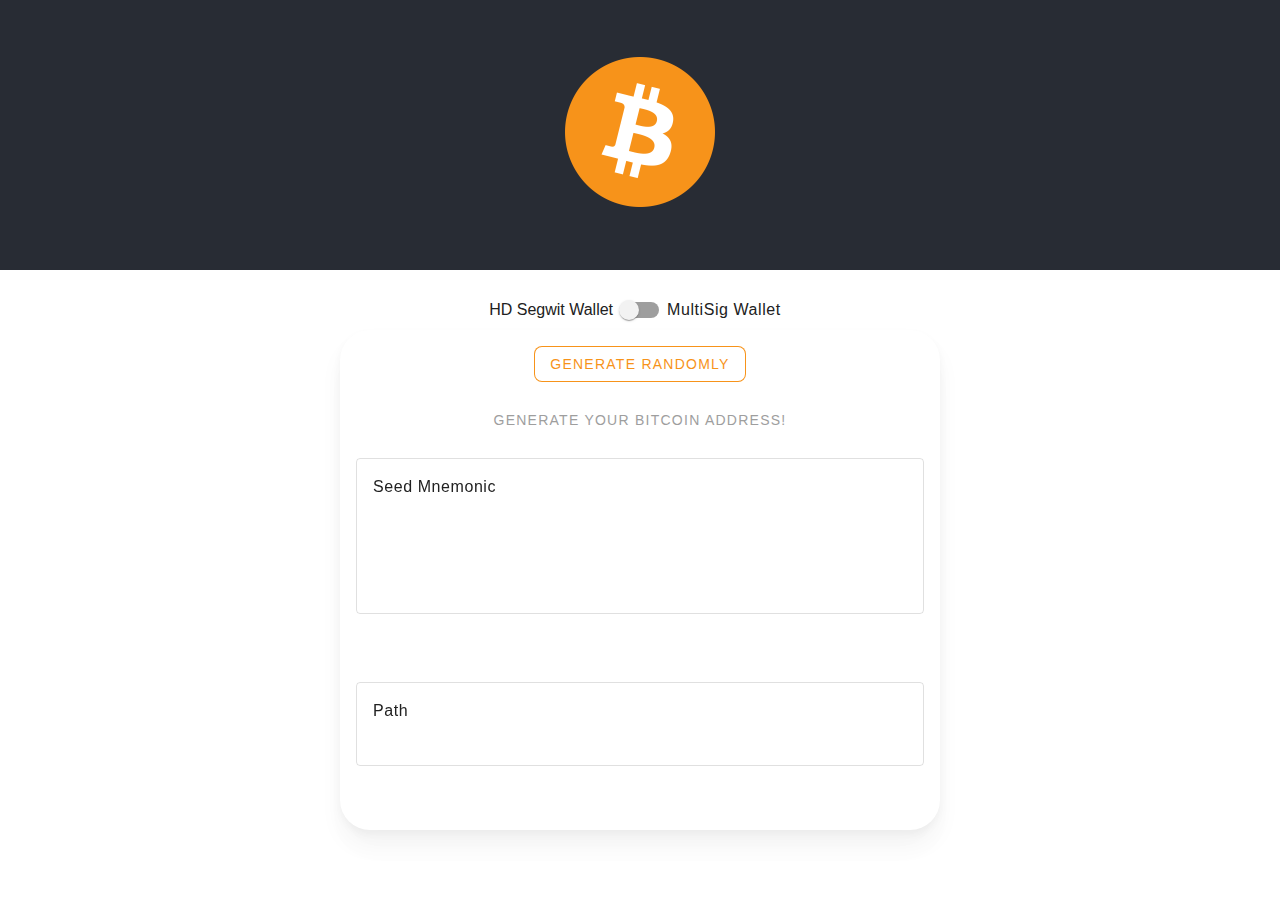
==== bitcoin-address-generator/index.html @ 1db20587 "1. Added bitcoin-address-generator 2. Added dummy index page" ====
<!doctype html><html lang="en"><head><meta charset="utf-8"/><link rel="icon" href="./favicon.ico"/><meta name="viewport" content="width=device-width,initial-scale=1"/><meta name="theme-color" content="#000000"/><meta name="description" content="Web site created using create-react-app"/><link rel="apple-touch-icon" href="./logo192.png"/><link rel="manifest" href="./manifest.json"/><link href="https://fonts.googleapis.com/icon?family=Material+Icons" rel="stylesheet"><title>Bitcoin Wallet Generator</title><link href="./static/css/main.96ad9728.chunk.css" rel="stylesheet"></head><body><noscript>You need to enable JavaScript to run this app.</noscript><div id="root"></div><script>!function(e){function r(r){for(var n,i,a=r[0],p=r[1],l=r[2],c=0,s=[];c<a.length;c++)i=a[c],Object.prototype.hasOwnProperty.call(o,i)&&o[i]&&s.push(o[i][0]),o[i]=0;for(n in p)Object.prototype.hasOwnProperty.call(p,n)&&(e[n]=p[n]);for(f&&f(r);s.length;)s.shift()();return u.push.apply(u,l||[]),t()}function t(){for(var e,r=0;r<u.length;r++){for(var t=u[r],n=!0,a=1;a<t.length;a++){var p=t[a];0!==o[p]&&(n=!1)}n&&(u.splice(r--,1),e=i(i.s=t[0]))}return e}var n={},o={1:0},u=[];function i(r){if(n[r])return n[r].exports;var t=n[r]={i:r,l:!1,exports:{}};return e[r].call(t.exports,t,t.exports,i),t.l=!0,t.exports}i.m=e,i.c=n,i.d=function(e,r,t){i.o(e,r)||Object.defineProperty(e,r,{enumerable:!0,get:t})},i.r=function(e){"undefined"!=typeof Symbol&&Symbol.toStringTag&&Object.defineProperty(e,Symbol.toStringTag,{value:"Module"}),Object.defineProperty(e,"__esModule",{value:!0})},i.t=function(e,r){if(1&r&&(e=i(e)),8&r)return e;if(4&r&&"object"==typeof e&&e&&e.__esModule)return e;var t=Object.create(null);if(i.r(t),Object.defineProperty(t,"default",{enumerable:!0,value:e}),2&r&&"string"!=typeof e)for(var n in e)i.d(t,n,function(r){return e[r]}.bind(null,n));return t},i.n=function(e){var r=e&&e.__esModule?function(){return e.default}:function(){return e};return i.d(r,"a",r),r},i.o=function(e,r){return Object.prototype.hasOwnProperty.call(e,r)},i.p="./";var a=this["webpackJsonpbitcoin-address-app"]=this["webpackJsonpbitcoin-address-app"]||[],p=a.push.bind(a);a.push=r,a=a.slice();for(var l=0;l<a.length;l++)r(a[l]);var f=p;t()}([])</script><script src="./static/js/2.f0013a2f.chunk.js"></script><script src="./static/js/main.38a81365.chunk.js"></script></body></html>
---- bitcoin-address-generator/static/css/main.96ad9728.chunk.css ----
*,:after,:before{box-sizing:border-box}body,html{height:100%;margin:0;padding:0}html{background-color:#fafafa;background-color:var(--rmd-theme-background,#fafafa);color:#212121;color:var(--rmd-theme-text-primary-on-background,#212121);font-family:Roboto,sans-serif;-moz-osx-font-smoothing:grayscale;-webkit-font-smoothing:antialiased}[hidden]{display:none!important}body.rmd-utils--touch{-webkit-tap-highlight-color:rgba(0,0,0,0);cursor:pointer}.rmd-grid{display:grid;grid-column-gap:1rem;grid-column-gap:var(--rmd-grid-gutter,1rem);grid-row-gap:1rem;grid-row-gap:var(--rmd-grid-gutter,1rem);grid-template-columns:repeat(4,1fr);grid-template-columns:repeat(var(--rmd-grid-cols,4),1fr);padding:1rem}@media screen and (min-width:48em){.rmd-grid{--rmd-grid-cols:8}}@media screen and (min-width:64.0625em){.rmd-grid{--rmd-grid-cols:12}}.rmd-grid>*{min-width:0}.rmd-grid--no-padding{padding:0}.rmd-grid__cell--2{grid-column-end:span 2}.rmd-grid__cell--3{grid-column-end:span 3}.rmd-grid__cell--4{grid-column-end:span 4}@media screen and (max-width:47.9375em){.rmd-grid__cell--4{grid-column:1/span 4;grid-column:1/span var(--rmd-grid-cols,4)}}.rmd-grid__cell--5{grid-column-end:span 5}@media screen and (max-width:47.9375em){.rmd-grid__cell--5{grid-column:1/span 4;grid-column:1/span var(--rmd-grid-cols,4)}}.rmd-grid__cell--6{grid-column-end:span 6}@media screen and (max-width:47.9375em){.rmd-grid__cell--6{grid-column:1/span 4;grid-column:1/span var(--rmd-grid-cols,4)}}.rmd-grid__cell--7{grid-column-end:span 7}@media screen and (max-width:47.9375em){.rmd-grid__cell--7{grid-column:1/span 4;grid-column:1/span var(--rmd-grid-cols,4)}}.rmd-grid__cell--8{grid-column-end:span 8}@media screen and (min-width:48em) and (max-width:64em){.rmd-grid__cell--8{grid-column:1/span 4;grid-column:1/span var(--rmd-grid-cols,4)}}@media screen and (max-width:47.9375em){.rmd-grid__cell--8{grid-column:1/span 4;grid-column:1/span var(--rmd-grid-cols,4)}}.rmd-grid__cell--9{grid-column-end:span 9}@media screen and (min-width:48em) and (max-width:64em){.rmd-grid__cell--9{grid-column:1/span 4;grid-column:1/span var(--rmd-grid-cols,4)}}@media screen and (max-width:47.9375em){.rmd-grid__cell--9{grid-column:1/span 4;grid-column:1/span var(--rmd-grid-cols,4)}}.rmd-grid__cell--10{grid-column-end:span 10}@media screen and (min-width:48em) and (max-width:64em){.rmd-grid__cell--10{grid-column:1/span 4;grid-column:1/span var(--rmd-grid-cols,4)}}@media screen and (max-width:47.9375em){.rmd-grid__cell--10{grid-column:1/span 4;grid-column:1/span var(--rmd-grid-cols,4)}}.rmd-grid__cell--11{grid-column-end:span 11}@media screen and (min-width:48em) and (max-width:64em){.rmd-grid__cell--11{grid-column:1/span 4;grid-column:1/span var(--rmd-grid-cols,4)}}@media screen and (max-width:47.9375em){.rmd-grid__cell--11{grid-column:1/span 4;grid-column:1/span var(--rmd-grid-cols,4)}}.rmd-grid__cell--12{grid-column-end:span 12}@media screen and (min-width:64.0625em){.rmd-grid__cell--12{grid-column:1/span 4;grid-column:1/span var(--rmd-grid-cols,4)}}@media screen and (min-width:48em) and (max-width:64em){.rmd-grid__cell--12{grid-column:1/span 4;grid-column:1/span var(--rmd-grid-cols,4)}}@media screen and (max-width:47.9375em){.rmd-grid__cell--12{grid-column:1/span 4;grid-column:1/span var(--rmd-grid-cols,4)}}.rmd-grid-list{align-items:flex-start;display:flex;flex-flow:row wrap;margin:0 auto;padding:.5rem}.rmd-grid-list__cell{width:8.375rem;width:calc(var(--rmd-cell-size, 9.375rem) - var(--rmd-cell-margin, .5rem)*2);margin:.5rem;margin:var(--rmd-cell-margin,.5rem)}.rmd-grid-list__cell--square{height:8.375rem;height:calc(var(--rmd-cell-size, 9.375rem) - var(--rmd-cell-margin, .5rem)*2)}:root{--rmd-alert-background-color:#323232;--rmd-alert-color:#fff;--rmd-alert-light-background-color:#323232;--rmd-alert-light-color:#fff;--rmd-alert-dark-background-color:#323232;--rmd-alert-dark-color:#fff}.rmd-snackbar{display:flex;justify-content:center;left:0;margin:1rem;pointer-events:none;position:fixed;right:0;z-index:40}.rmd-snackbar--top{top:0}.rmd-snackbar--bottom{bottom:0}.rmd-toast{box-shadow:0 3px 5px -1px rgba(0,0,0,.2),0 6px 10px 0 rgba(0,0,0,.14),0 1px 18px 0 rgba(0,0,0,.12);font-family:Roboto,sans-serif;-moz-osx-font-smoothing:grayscale;-webkit-font-smoothing:antialiased;font-size:.875rem;line-height:1.375rem;font-weight:500;letter-spacing:.00714em;text-decoration:inherit;text-transform:inherit;background-color:#323232;background-color:var(--rmd-alert-background-color,#323232);color:#fff;color:var(--rmd-alert-color,#fff);align-items:center;border-radius:.25rem;display:flex;min-height:3rem;min-width:21.5rem;padding:0 1rem;pointer-events:auto;transform-origin:center}.rmd-toast--padded{padding-bottom:.75rem;padding-top:.75rem}.rmd-toast--action{padding-right:0}[dir=rtl] .rmd-toast--action{padding-right:1rem;padding-left:0}.rmd-toast--two-lines{min-height:4.25rem}.rmd-toast--stacked{flex-direction:column;padding-bottom:0}.rmd-toast--enter{transition-timing-function:cubic-bezier(0,0,.2,1);opacity:0;transform:scale(0);transition:opacity .15s,transform .15s}.rmd-toast--enter-active,.rmd-toast--exit{opacity:1;transform:scale(1)}.rmd-toast--exit{transition-timing-function:cubic-bezier(.4,0,1,1)}.rmd-toast--exit-active{opacity:0;transform:scale(0);transition:opacity .15s,transform .15s}.rmd-toast__message{margin-right:auto;display:inline-flex;flex:1 1 auto;flex-wrap:wrap}[dir=rtl] .rmd-toast__message{margin-right:0;margin-left:auto}.rmd-toast__message--action{padding-right:1rem}[dir=rtl] .rmd-toast__message--action{padding-right:0;padding-left:1rem}.rmd-toast__message p{margin:0;width:100%}.rmd-toast__action{display:inline-flex;flex-shrink:0;margin:0 .5rem}.rmd-toast__action--stacked{align-self:flex-end;margin-bottom:.5rem;margin-top:.25rem}:root{--rmd-avatar-background-color:#616161;--rmd-avatar-border-color:rgba(0,0,0,0.12);--rmd-avatar-border-radius:50%;--rmd-avatar-color:#f5f5f5;--rmd-avatar-font-size:1.5rem;--rmd-avatar-size:2.5rem}.rmd-avatar{font-family:Roboto,sans-serif;-moz-osx-font-smoothing:grayscale;-webkit-font-smoothing:antialiased;--rmd-icon-color:currentColor;border-radius:50%;border-radius:var(--rmd-avatar-border-radius,50%);font-size:1.5rem;font-size:var(--rmd-avatar-font-size,1.5rem);height:2.5rem;height:var(--rmd-avatar-size,2.5rem);width:2.5rem;width:var(--rmd-avatar-size,2.5rem);background-color:#616161;background-color:var(--rmd-avatar-background-color,#616161);color:#f5f5f5;color:var(--rmd-avatar-color,#f5f5f5);align-items:center;border:1px solid;display:inline-flex;flex-shrink:0;justify-content:center;line-height:1.75rem;overflow:hidden}.rmd-avatar__image{height:100%;width:auto}.rmd-avatar--red{--rmd-avatar-background-color:#d50000;--rmd-avatar-color:#ffebee}.rmd-avatar--pink{--rmd-avatar-background-color:#d81b60;--rmd-avatar-color:#fff}.rmd-avatar--purple{--rmd-avatar-background-color:#7b1fa2;--rmd-avatar-color:#e1bee7}.rmd-avatar--deep-purple{--rmd-avatar-background-color:#311b92;--rmd-avatar-color:#d1c4e9}.rmd-avatar--indigo{--rmd-avatar-background-color:#3949ab;--rmd-avatar-color:#c5cae9}.rmd-avatar--blue{--rmd-avatar-background-color:#2962ff;--rmd-avatar-color:#fff}.rmd-avatar--light-blue{--rmd-avatar-background-color:#4fc3f7;--rmd-avatar-color:#311b92}.rmd-avatar--cyan{--rmd-avatar-background-color:#26c6da;--rmd-avatar-color:#004d40}.rmd-avatar--teal{--rmd-avatar-background-color:#1de9b6;--rmd-avatar-color:#004d40}.rmd-avatar--green{--rmd-avatar-background-color:#2e7d32;--rmd-avatar-color:#e8f5e9}.rmd-avatar--light-green{--rmd-avatar-background-color:#aed581;--rmd-avatar-color:#1b5e20}.rmd-avatar--lime{--rmd-avatar-background-color:#d4e157;--rmd-avatar-color:#00695c}.rmd-avatar--#ff0{--rmd-avatar-background-color:#ff0;--rmd-avatar-color:#795548}.rmd-avatar--amber{--rmd-avatar-background-color:#ffca28;--rmd-avatar-color:#4e342e}.rmd-avatar--orange{--rmd-avatar-background-color:#fb8c00;--rmd-avatar-color:#212121}.rmd-avatar--deep-orange{--rmd-avatar-background-color:#ff3d00;--rmd-avatar-color:#212121}.rmd-avatar--brown{--rmd-avatar-background-color:#795548;--rmd-avatar-color:#efebe9}.rmd-avatar--grey{--rmd-avatar-background-color:#616161;--rmd-avatar-color:#f5f5f5}.rmd-avatar--blue-grey{--rmd-avatar-background-color:#455a64;--rmd-avatar-color:#eceff1}:root{--rmd-badge-background-color:rgba(0,0,0,0.2);--rmd-badge-color:#fff;--rmd-badge-border-radius:50%;--rmd-badge-font-size:.625rem;--rmd-badge-size:1.5rem;--rmd-badge-top:0;--rmd-badge-right:0}.rmd-badge-container{display:inline-flex;position:relative}.rmd-badge{font-family:Roboto,sans-serif;-moz-osx-font-smoothing:grayscale;-webkit-font-smoothing:antialiased;font-weight:400;letter-spacing:.03571em;text-decoration:inherit;text-transform:inherit;border-radius:50%;border-radius:var(--rmd-badge-border-radius,50%);height:1.5rem;height:var(--rmd-badge-size,1.5rem);width:1.5rem;width:var(--rmd-badge-size,1.5rem);font-size:.625rem;font-size:var(--rmd-badge-font-size,.625rem);right:0;right:var(--rmd-badge-right,0);top:0;top:var(--rmd-badge-top,0);align-items:center;display:inline-flex;justify-content:center;pointer-events:none;position:absolute}[dir=rtl] .rmd-badge{left:0;left:var(--rmd-badge-right,0);right:auto}.rmd-badge--primary{background-color:#f7931a;background-color:var(--rmd-theme-primary,#f7931a);color:#fff;color:var(--rmd-theme-on-primary,#fff)}.rmd-badge--secondary{background-color:#fff;background-color:var(--rmd-theme-secondary,#fff);color:#fff;color:var(--rmd-theme-on-secondary,#fff)}.rmd-badge--default{background-color:rgba(0,0,0,.2);background-color:var(--rmd-badge-background-color,rgba(0,0,0,.2));color:#fff;color:var(--rmd-badge-color,#fff)}:root{--rmd-button-text-border-radius:.5rem;--rmd-button-text-horizontal-padding:1rem;--rmd-button-text-vertical-padding:0;--rmd-button-text-height:2.25rem;--rmd-button-text-min-width:4rem;--rmd-button-icon-border-radius:50%;--rmd-button-icon-size:3rem;--rmd-button-background-color:transparent;--rmd-button-color:var(--rmd-theme-text-primary-on-background,#212121);--rmd-button-outline:#999;--rmd-button-outline-width:1px}.rmd-button{--rmd-icon-color:currentColor;background-color:transparent;background-color:var(--rmd-button-background-color,transparent);color:#212121;color:var(--rmd-button-color,var(--rmd-theme-text-primary-on-background,#212121));align-items:center;border-width:0;display:inline-flex;justify-content:center;position:relative;-webkit-tap-highlight-color:rgba(0,0,0,0)}.rmd-button:focus{outline-style:none}.rmd-button::-moz-focus-inner{border:0}.rmd-utils--keyboard .rmd-button:focus:before{box-shadow:inset 0 0 0 .125rem #2196f3;box-shadow:var(--rmd-states-focus-shadow,inset 0 0 0 .125rem #2196f3)}.rmd-button:before{transition-timing-function:cubic-bezier(.4,0,.2,1);bottom:0;left:0;position:absolute;right:0;top:0;border-radius:inherit;content:"";pointer-events:none;z-index:0;background-color:transparent;background-color:var(--rmd-states-background-color,transparent);transition:background-color .15s}.rmd-button:disabled,.rmd-button[aria-disabled=true]{--rmd-states-hover-color:transparent}.rmd-button:not(:disabled):not([aria-disabled=true]):hover{cursor:pointer}.rmd-button:hover{--rmd-states-background-color:var(--rmd-states-hover-color,rgba(0,0,0,0.08))}.rmd-utils--keyboard .rmd-button:focus{--rmd-states-background-color:var(--rmd-states-focus-color,rgba(0,0,0,0.24))}.rmd-utils--keyboard .rmd-button:focus:hover{--rmd-states-background-color:var(--rmd-states-hover-color,rgba(0,0,0,0.08))}.rmd-utils--touch .rmd-button:focus,.rmd-utils--touch .rmd-button:hover{--rmd-states-background-color:transparent}.rmd-button.rmd-states--pressed,.rmd-utils--keyboard .rmd-button.rmd-states--pressed{--rmd-states-background-color:var(--rmd-states-pressed-color,rgba(0,0,0,0.32))}.rmd-button--text{font-family:Roboto,sans-serif;-moz-osx-font-smoothing:grayscale;-webkit-font-smoothing:antialiased;font-size:.875rem;line-height:2.25rem;font-weight:500;letter-spacing:.08929em;text-decoration:none;text-transform:uppercase;--rmd-icon-size:1.125rem;border-radius:.5rem;border-radius:var(--rmd-button-text-border-radius,.5rem);min-height:2.25rem;min-height:var(--rmd-button-text-height,2.25rem);min-width:4rem;min-width:var(--rmd-button-text-min-width,4rem);padding:0 1rem;padding:var(--rmd-button-text-vertical-padding,0) var(--rmd-button-text-horizontal-padding,1rem)}.rmd-button--icon{border-radius:50%;border-radius:var(--rmd-button-icon-border-radius,50%);height:3rem;height:var(--rmd-button-icon-size,3rem);width:3rem;width:var(--rmd-button-icon-size,3rem);padding:0}.rmd-button--outline{box-shadow:inset 0 0 0 1px #999;box-shadow:inset 0 0 0 var(--rmd-button-outline-width,1px) var(--rmd-button-outline,#999)}.rmd-button--contained{--rmd-button-background-color:var(--rmd-theme-surface,#fff);box-shadow:0 3px 1px -2px rgba(0,0,0,.2),0 2px 2px 0 rgba(0,0,0,.14),0 1px 5px 0 rgba(0,0,0,.12);position:relative;--rmd-states-background-color:transparent}.rmd-button--contained:after{transition-timing-function:cubic-bezier(.4,0,.2,1);bottom:0;left:0;position:absolute;right:0;top:0;border-radius:inherit;content:"";pointer-events:none;z-index:0;box-shadow:0 2px 4px -1px rgba(0,0,0,.2),0 4px 5px 0 rgba(0,0,0,.14),0 1px 10px 0 rgba(0,0,0,.12);opacity:0;transition:opacity .15s}.rmd-button--contained.rmd-states--pressed:after{opacity:1}.rmd-button--disabled{--rmd-button-color:var(--rmd-theme-text-disabled-on-background,#9e9e9e);--rmd-button-outline:var(--rmd-theme-text-disabled-on-background,#9e9e9e)}.rmd-button--primary{--rmd-button-background-color:var(--rmd-theme-primary,#f7931a);--rmd-button-color:var(--rmd-theme-on-primary,#fff)}.rmd-button--text-primary{--rmd-button-color:var(--rmd-theme-primary,#f7931a);--rmd-button-outline:var(--rmd-theme-primary,#f7931a)}.rmd-button--secondary{--rmd-button-background-color:var(--rmd-theme-secondary,#fff);--rmd-button-color:var(--rmd-theme-on-secondary,#fff)}.rmd-button--text-secondary{--rmd-button-color:var(--rmd-theme-secondary,#fff);--rmd-button-outline:var(--rmd-theme-secondary,#fff)}.rmd-button--warning{--rmd-button-background-color:var(--rmd-theme-warning,#ff6e40);--rmd-button-color:var(--rmd-theme-on-warning,#fff)}.rmd-button--text-warning{--rmd-button-color:var(--rmd-theme-warning,#ff6e40);--rmd-button-outline:var(--rmd-theme-warning,#ff6e40)}.rmd-button--error{--rmd-button-background-color:var(--rmd-theme-error,#f44336);--rmd-button-color:var(--rmd-theme-on-error,#000)}.rmd-button--text-error{--rmd-button-color:var(--rmd-theme-error,#f44336);--rmd-button-outline:var(--rmd-theme-error,#f44336)}.rmd-button-unstyled{-webkit-tap-highlight-color:rgba(0,0,0,0);background-color:transparent;border-width:0;display:inline-flex;position:relative}.rmd-button-unstyled:focus{outline-style:none}.rmd-button-unstyled::-moz-focus-inner{border:0}.rmd-button-unstyled:before{bottom:0;left:0;position:absolute;right:0;top:0;border-radius:inherit;content:"";pointer-events:none;z-index:0}.rmd-utils--keyboard .rmd-button-unstyled:focus:before{box-shadow:inset 0 0 0 .125rem #2196f3;box-shadow:var(--rmd-states-focus-shadow,inset 0 0 0 .125rem #2196f3)}.rmd-button-unstyled:not(:disabled):hover{cursor:pointer}.rmd-fab{position:fixed;z-index:30}.rmd-fab--tl{left:1.5rem;top:1.5rem}[dir=rtl] .rmd-fab--tl{left:auto;right:1.5rem}.rmd-fab--tr{right:1.5rem;top:1.5rem}[dir=rtl] .rmd-fab--tr{right:auto;left:1.5rem}.rmd-fab--bl{bottom:1.5rem;left:1.5rem}[dir=rtl] .rmd-fab--bl{left:auto;right:1.5rem}.rmd-fab--br{bottom:1.5rem;right:1.5rem}[dir=rtl] .rmd-fab--br{right:auto;left:1.5rem}:root{--rmd-app-bar-background-color:transparent;--rmd-app-bar-color:var(--rmd-theme-text-primary-on-background,#212121);--rmd-app-bar-primary:var(--rmd-theme-primary,#f7931a);--rmd-app-bar-on-primary:var(--rmd-theme-on-primary,#fff);--rmd-app-bar-secondary:var(--rmd-theme-secondary,#fff);--rmd-app-bar-on-secondary:var(--rmd-theme-on-secondary,#fff);--rmd-app-bar-default-background-color:#f5f5f5;--rmd-app-bar-default-light-background-color:#f5f5f5;--rmd-app-bar-default-dark-background-color:#212121;--rmd-app-bar-default-color:#000;--rmd-app-bar-default-light-color:#000;--rmd-app-bar-default-dark-color:#fff;--rmd-app-bar-height:3.5rem;--rmd-app-bar-dense-height:3rem;--rmd-app-bar-prominent-height:7rem;--rmd-app-bar-prominent-dense-height:6rem}.rmd-app-bar{background-color:transparent;background-color:var(--rmd-app-bar-background-color,transparent);color:#212121;color:var(--rmd-app-bar-color,var(--rmd-theme-text-primary-on-background,#212121));align-items:center;display:flex;flex:0 0 auto;width:100%}.rmd-app-bar--fixed{--rmd-theme-surface:var(--rmd-app-bar-background-color,transparent);left:0;position:fixed;right:0;z-index:10}.rmd-app-bar--fixed-elevation{box-shadow:0 3px 1px -2px rgba(0,0,0,.2),0 2px 2px 0 rgba(0,0,0,.14),0 1px 5px 0 rgba(0,0,0,.12)}.rmd-app-bar--top{top:0}.rmd-app-bar--right{right:0}.rmd-app-bar--bottom{bottom:0}.rmd-app-bar--left{left:0}.rmd-app-bar--primary{--rmd-app-bar-background-color:var(--rmd-app-bar-primary,var(--rmd-theme-primary,#f7931a));--rmd-app-bar-color:var(--rmd-app-bar-on-primary,var(--rmd-theme-on-primary,#fff))}.rmd-app-bar--secondary{--rmd-app-bar-background-color:var(--rmd-app-bar-secondary,var(--rmd-theme-secondary,#fff));--rmd-app-bar-color:var(--rmd-app-bar-on-secondary,var(--rmd-theme-on-secondary,#fff))}.rmd-app-bar--default{--rmd-app-bar-background-color:var(--rmd-app-bar-default-background-color,#f5f5f5);--rmd-app-bar-color:var(--rmd-app-bar-default-color,#000)}.rmd-app-bar--wrap{flex-wrap:wrap}.rmd-app-bar--normal{height:3.5rem;height:var(--rmd-app-bar-height,3.5rem)}.rmd-app-bar--dense{height:3rem;height:var(--rmd-app-bar-dense-height,3rem)}.rmd-app-bar--prominent{height:7rem;height:var(--rmd-app-bar-prominent-height,7rem)}.rmd-app-bar--prominent-dense{height:6rem;height:var(--rmd-app-bar-prominent-dense-height,6rem)}.rmd-app-bar__nav{margin-left:.25rem;margin-right:1.25rem;flex-shrink:0}[dir=rtl] .rmd-app-bar__nav{margin-right:.25rem;margin-left:1.25rem}.rmd-app-bar__nav--inherit{color:inherit}.rmd-app-bar__title{font-family:Roboto,sans-serif;-moz-osx-font-smoothing:grayscale;-webkit-font-smoothing:antialiased;font-size:1.25rem;line-height:2rem;font-weight:500;letter-spacing:.0125em;text-decoration:inherit;text-transform:inherit;margin-left:1rem;-webkit-tap-highlight-color:rgba(0,0,0,0);margin-bottom:0;margin-top:0}[dir=rtl] .rmd-app-bar__title{margin-left:0;margin-right:1rem}.rmd-app-bar__title:focus{outline-style:none}.rmd-app-bar__title::-moz-focus-inner{border:0}.rmd-app-bar__nav~.rmd-app-bar__title{margin-left:0}[dir=rtl] .rmd-app-bar__nav~.rmd-app-bar__title{margin-left:0;margin-right:0}.rmd-app-bar__title--keyline{margin-left:4.5rem}[dir=rtl] .rmd-app-bar__title--keyline{margin-left:auto;margin-right:4.5rem}.rmd-app-bar__title--no-wrap{overflow:hidden;text-overflow:ellipsis;white-space:nowrap}.rmd-app-bar__title--inherit{color:inherit}.rmd-app-bar__action{flex-shrink:0}.rmd-app-bar__action--last{margin-right:.25rem}[dir=rtl] .rmd-app-bar__action--last{margin-right:0;margin-left:.25rem}.rmd-app-bar__action--first{margin-left:auto}[dir=rtl] .rmd-app-bar__action--first{margin-left:0;margin-right:auto}.rmd-app-bar__action--inherit{color:inherit}.rmd-app-bar-offset{padding-top:3.5rem;padding-top:var(--rmd-app-bar-height,3.5rem)}.rmd-app-bar-offset--dense{padding-top:3rem;padding-top:var(--rmd-app-bar-dense-height,3rem)}.rmd-app-bar-offset--prominent{padding-top:7rem;padding-top:var(--rmd-app-bar-prominent-height,7rem)}.rmd-app-bar-offset--prominent-dense{padding-top:6rem;padding-top:var(--rmd-app-bar-prominent-dense-height,6rem)}:root{--rmd-overlay-background-color:rgba(0,0,0,0.4);--rmd-overlay-active-opacity:1;--rmd-overlay-z-index:30}.rmd-overlay{-webkit-tap-highlight-color:rgba(0,0,0,0);background-color:rgba(0,0,0,.4);background-color:var(--rmd-overlay-background-color,rgba(0,0,0,.4));z-index:30;z-index:var(--rmd-overlay-z-index,30);transition-timing-function:cubic-bezier(.4,0,.2,1);bottom:0;left:0;position:fixed;right:0;top:0;opacity:0;pointer-events:none;transition:opacity .15s}.rmd-overlay:focus{outline-style:none}.rmd-overlay::-moz-focus-inner{border:0}.rmd-overlay--active{opacity:1;opacity:var(--rmd-overlay-active-opacity,1)}.rmd-overlay--clickable{cursor:pointer}.rmd-overlay--visible{pointer-events:auto}:root{--rmd-dialog-horizontal-margin:2.5rem;--rmd-dialog-vertical-margin:1.5rem;--rmd-dialog-min-width:17.5rem;--rmd-dialog-header-padding:1.5rem;--rmd-dialog-header-padding-bottom:1.25rem;--rmd-dialog-content-padding:1.5rem;--rmd-dialog-footer-padding:.5rem;--rmd-dialog-z-index:30}.rmd-dialog-container{bottom:0;left:0;position:fixed;right:0;top:0;align-items:center;display:flex;justify-content:center;margin:1.5rem 2.5rem;margin:var(--rmd-dialog-vertical-margin,1.5rem) var(--rmd-dialog-horizontal-margin,2.5rem);pointer-events:none}.rmd-dialog-container,.rmd-dialog-overlay{z-index:30;z-index:var(--rmd-dialog-z-index,30)}.rmd-dialog{box-shadow:0 8px 10px -5px rgba(0,0,0,.2),0 16px 24px 2px rgba(0,0,0,.14),0 6px 30px 5px rgba(0,0,0,.12);--rmd-theme-background:var(--rmd-theme-surface,#fff);background-color:#fafafa;background-color:var(--rmd-theme-background,#fafafa);color:#212121;color:var(--rmd-theme-text-primary-on-background,#212121);-webkit-tap-highlight-color:rgba(0,0,0,0);--rmd-app-bar-color:var(--rmd-theme-text-primary-on-background,#212121);display:flex;flex-direction:column;max-height:100%;max-width:100%}.rmd-dialog:focus{outline-style:none}.rmd-dialog::-moz-focus-inner{border:0}.rmd-dialog--centered{min-width:17.5rem;min-width:var(--rmd-dialog-min-width,17.5rem);pointer-events:auto}.rmd-dialog--full-page{bottom:0;left:0;position:fixed;right:0;top:0;overflow:auto;-webkit-overflow-scrolling:touch;z-index:30;z-index:var(--rmd-dialog-z-index,30)}.rmd-dialog--enter{transform:translateY(1.875rem)}.rmd-dialog--enter-active{transition-timing-function:cubic-bezier(0,0,.2,1);transform:translateY(0);transition:transform .2s}.rmd-dialog--exit{transition-timing-function:cubic-bezier(.4,0,1,1);opacity:1;transform:translateY(0);transition:transform .15s,opacity .15s}.rmd-dialog--exit-active{opacity:0;transform:translateY(1.875rem)}.rmd-dialog--fixed{z-index:30;z-index:var(--rmd-dialog-z-index,30)}.rmd-dialog--fixed-enter{transform:scale(0)}.rmd-dialog--fixed-enter-active{transition-timing-function:cubic-bezier(0,0,.2,1);transform:scale(1);transition:transform .2s}.rmd-dialog--fixed-exit{transition-timing-function:cubic-bezier(0,0,.2,1);opacity:1;transform:scale(1);transition:transform .15s,opacity .15s}.rmd-dialog--fixed-exit-active{opacity:0;transform:scale(0)}.rmd-dialog__header{padding:1.5rem;padding:var(--rmd-dialog-header-padding,1.5rem);padding-bottom:1.25rem;padding-bottom:var(--rmd-dialog-header-padding-bottom,1.25rem);align-items:center;display:flex;flex:0 0 auto}.rmd-dialog__content{overflow:auto;-webkit-overflow-scrolling:touch;flex:1 1 auto}.rmd-dialog__content--padded{padding:1.5rem;padding:var(--rmd-dialog-content-padding,1.5rem)}.rmd-dialog__footer{padding:.5rem;padding:var(--rmd-dialog-footer-padding,.5rem);flex:0 0 auto}.rmd-dialog__footer--flex{display:flex}.rmd-dialog__footer--flex-v{flex-direction:column}.rmd-dialog__footer--start{justify-content:flex-start}.rmd-dialog__footer--between{justify-content:space-between}.rmd-dialog__footer--end{justify-content:flex-end}.rmd-dialog__title{font-family:Roboto,sans-serif;-moz-osx-font-smoothing:grayscale;-webkit-font-smoothing:antialiased;font-size:2.125rem;line-height:2.5rem;font-weight:400;letter-spacing:.00735em;text-decoration:inherit;text-transform:inherit;margin:0}:root{--rmd-card-background-color:var(--rmd-theme-surface,#fff);--rmd-card-color:var(--rmd-theme-on-surface,#000);--rmd-card-secondary-color:var(--rmd-theme-text-primary-on-light,#212121)}.rmd-card{--rmd-theme-background:var(--rmd-card-background-color,var(--rmd-theme-surface,#fff));--rmd-theme-text-primary-on-background:var(--rmd-card-color,var(--rmd-theme-on-surface,#000));--rmd-theme-text-secondary-on-background:var(--rmd-card-secondary-color,var(--rmd-theme-text-primary-on-light,#212121));background-color:#fff;background-color:var(--rmd-theme-surface,#fff);color:#212121;color:var(--rmd-theme-text-primary-on-background,#212121);border-radius:.25rem;display:inline-block}.rmd-utils--mouse .rmd-card--raiseable{box-shadow:0 2px 1px -1px rgba(0,0,0,.2),0 1px 1px 0 rgba(0,0,0,.14),0 1px 3px 0 rgba(0,0,0,.12);position:relative}.rmd-utils--mouse .rmd-card--raiseable:before{transition-timing-function:cubic-bezier(.4,0,.2,1);bottom:0;left:0;position:absolute;right:0;top:0;border-radius:inherit;content:"";pointer-events:none;z-index:0;box-shadow:0 5px 5px -3px rgba(0,0,0,.2),0 8px 10px 1px rgba(0,0,0,.14),0 3px 14px 2px rgba(0,0,0,.12);opacity:0;transition:opacity .15s}.rmd-utils--mouse .rmd-card--raiseable:hover:before{opacity:1}.rmd-card--shadowed{box-shadow:0 3px 1px -2px rgba(0,0,0,.2),0 2px 2px 0 rgba(0,0,0,.14),0 1px 5px 0 rgba(0,0,0,.12)}.rmd-card--bordered{border:1px solid rgba(0,0,0,.12);border:1px solid var(--rmd-divider-background-color,rgba(0,0,0,.12))}.rmd-card--full-width{display:block;width:100%}.rmd-card--no-wrap{overflow:hidden;text-overflow:ellipsis;white-space:nowrap}.rmd-card__header{--rmd-icon-text-spacing:1rem;display:flex;padding:1.5rem 1rem 1rem}.rmd-card__header--top{align-items:flex-start}.rmd-card__header--center{align-items:center}.rmd-card__header--bottom{align-items:flex-end}.rmd-card__header-addon{flex-shrink:0}.rmd-card__header-content{flex-grow:1;min-width:0}.rmd-card__title{font-family:Roboto,sans-serif;-moz-osx-font-smoothing:grayscale;-webkit-font-smoothing:antialiased;font-size:1.5rem;line-height:2rem;font-weight:400;letter-spacing:normal;text-decoration:inherit;text-transform:inherit;margin-bottom:0;margin-top:0}.rmd-card__title--small{line-height:1.75rem;font-size:1rem;letter-spacing:.00937em}.rmd-card__subtitle{font-family:Roboto,sans-serif;-moz-osx-font-smoothing:grayscale;-webkit-font-smoothing:antialiased;font-size:.875rem;line-height:1.375rem;font-weight:500;letter-spacing:.00714em;text-decoration:inherit;text-transform:inherit;margin-bottom:0;margin-top:0}.rmd-card__content--secondary,.rmd-card__subtitle--secondary{color:#757575;color:var(--rmd-theme-text-secondary-on-background,#757575)}.rmd-card__content--remove-margin p{margin-top:0}.rmd-card__content--remove-margin p:last-child{margin-bottom:0}.rmd-card__content--padded{padding:1rem}.rmd-card__content--extra-padding:last-child{padding-bottom:1.5rem}.rmd-card__actions{align-items:center;display:flex;justify-content:flex-end;padding:.5rem}.rmd-card__actions--start{justify-content:flex-start}.rmd-card__actions--center{justify-content:center}:root{--rmd-chip-height:2rem;--rmd-chip-border-radius:1rem;--rmd-chip-themed-background-color:#a55d06;--rmd-chip-themed-color:#fff;--rmd-chip-solid-background-color:#e0e0e0;--rmd-chip-solid-color:#000;--rmd-chip-solid-disabled:#f5f5f5;--rmd-chip-outline-background-color:#fff;--rmd-chip-outline-color:#000;--rmd-chip-outline-border-color:#e0e0e0;--rmd-chip-small-spacing:.25rem;--rmd-chip-medium-spacing:.5rem;--rmd-chip-large-spacing:.75rem}.rmd-chip{-webkit-tap-highlight-color:rgba(0,0,0,0);font-family:Roboto,sans-serif;-moz-osx-font-smoothing:grayscale;-webkit-font-smoothing:antialiased;font-size:.875rem;line-height:1.25rem;font-weight:400;letter-spacing:.01786em;text-decoration:inherit;text-transform:inherit;height:2rem;height:var(--rmd-chip-height,2rem);border-radius:1rem;border-radius:var(--rmd-chip-border-radius,1rem);padding-left:.75rem;padding-left:var(--rmd-chip-large-spacing,.75rem);padding-right:.75rem;padding-right:var(--rmd-chip-large-spacing,.75rem);--rmd-icon-size:1.125rem;--rmd-avatar-size:1.5rem;--rmd-progress-circular-size:1.125rem;--rmd-progress-circular-width:12;align-items:center;border-width:0;display:inline-flex;flex-shrink:0;max-width:100%;position:relative}.rmd-chip:focus{outline-style:none}.rmd-chip::-moz-focus-inner{border:0}.rmd-utils--keyboard .rmd-chip:focus:before{box-shadow:inset 0 0 0 .125rem #2196f3;box-shadow:var(--rmd-states-focus-shadow,inset 0 0 0 .125rem #2196f3)}.rmd-chip:before{transition-timing-function:cubic-bezier(.4,0,.2,1);bottom:0;left:0;position:absolute;right:0;top:0;border-radius:inherit;content:"";pointer-events:none;z-index:0;background-color:transparent;background-color:var(--rmd-states-background-color,transparent);transition:background-color .15s}.rmd-chip:disabled,.rmd-chip[aria-disabled=true]{--rmd-states-hover-color:transparent}.rmd-chip:not(:disabled):not([aria-disabled=true]):hover{cursor:pointer}.rmd-chip:hover{--rmd-states-background-color:var(--rmd-states-hover-color,rgba(0,0,0,0.08))}.rmd-utils--touch .rmd-chip:focus,.rmd-utils--touch .rmd-chip:hover{--rmd-states-background-color:transparent}.rmd-chip.rmd-states--pressed,.rmd-utils--keyboard .rmd-chip.rmd-states--pressed{--rmd-states-background-color:var(--rmd-states-pressed-color,rgba(0,0,0,0.32))}.rmd-chip--selected,.rmd-utils--touch .rmd-chip--selected:focus,.rmd-utils--touch .rmd-chip--selected:hover{--rmd-states-background-color:var(--rmd-states-selected-color,rgba(0,0,0,0.16))}.rmd-chip--solid{box-shadow:none;position:relative;background-color:#e0e0e0;background-color:var(--rmd-chip-solid-background-color,#e0e0e0);color:#000;color:var(--rmd-chip-solid-color,#000)}.rmd-chip--solid:after{transition-timing-function:cubic-bezier(.4,0,.2,1);bottom:0;left:0;position:absolute;right:0;top:0;border-radius:inherit;content:"";pointer-events:none;z-index:0;box-shadow:0 2px 4px -1px rgba(0,0,0,.2),0 4px 5px 0 rgba(0,0,0,.14),0 1px 10px 0 rgba(0,0,0,.12);opacity:0;transition:opacity .15s}.rmd-chip--solid.rmd-states--pressed:after{opacity:1}.rmd-chip--outline{box-shadow:none;position:relative;background-color:#fff;background-color:var(--rmd-chip-outline-background-color,#fff);color:#000;color:var(--rmd-chip-outline-color,#000);box-shadow:inset 0 0 0 1px #e0e0e0;box-shadow:inset 0 0 0 1px var(--rmd-chip-outline-border-color,#e0e0e0)}.rmd-chip--outline:after{transition-timing-function:cubic-bezier(.4,0,.2,1);bottom:0;left:0;position:absolute;right:0;top:0;border-radius:inherit;content:"";pointer-events:none;z-index:0;box-shadow:0 5px 5px -3px rgba(0,0,0,.2),0 8px 10px 1px rgba(0,0,0,.14),0 3px 14px 2px rgba(0,0,0,.12);opacity:0;transition:opacity .15s}.rmd-chip--outline.rmd-states--pressed:after{opacity:1}.rmd-chip--themed{background-color:#a55d06;background-color:var(--rmd-chip-themed-background-color,#a55d06);color:#fff;color:var(--rmd-chip-themed-color,#fff);--rmd-icon-color:currentColor}.rmd-chip--disabled{color:#9e9e9e;color:var(--rmd-theme-text-disabled-on-background,#9e9e9e);--rmd-icon-color:currentColor}.rmd-chip--solid-disabled{background-color:#f5f5f5;background-color:var(--rmd-chip-solid-disabled,#f5f5f5)}.rmd-chip--leading-icon{padding-left:.25rem;padding-left:var(--rmd-chip-small-spacing,.25rem)}[dir=rtl] .rmd-chip--leading-icon{padding-left:.75rem;padding-left:var(--rmd-chip-large-spacing,.75rem);padding-right:.25rem;padding-right:var(--rmd-chip-small-spacing,.25rem)}.rmd-chip--trailing-icon{padding-right:.5rem;padding-right:var(--rmd-chip-medium-spacing,.5rem)}[dir=rtl] .rmd-chip--trailing-icon{padding-left:.5rem;padding-left:var(--rmd-chip-medium-spacing,.5rem);padding-right:.75rem;padding-right:var(--rmd-chip-large-spacing,.75rem)}.rmd-chip--surrounded{padding-left:.25rem;padding-left:var(--rmd-chip-small-spacing,.25rem);padding-right:.5rem;padding-right:var(--rmd-chip-medium-spacing,.5rem)}[dir=rtl] .rmd-chip--surrounded{padding-left:.5rem;padding-left:var(--rmd-chip-medium-spacing,.5rem);padding-right:.25rem;padding-right:var(--rmd-chip-small-spacing,.25rem)}.rmd-chip__content{overflow:hidden;text-overflow:ellipsis;white-space:nowrap;flex:1 1 auto}.rmd-chip__selected-icon{transition-timing-function:cubic-bezier(.4,0,.2,1);max-width:0;transition:max-width .15s}.rmd-chip__selected-icon--visible{max-width:1.5rem;max-width:var(--rmd-icon-size,1.5rem)}:root{--rmd-divider-background-color:rgba(0,0,0,0.12);--rmd-divider-background-color-on-light:rgba(0,0,0,0.12);--rmd-divider-background-color-on-dark:hsla(0,0%,100%,0.12);--rmd-divider-size:1px;--rmd-divider-inset:4rem;--rmd-divider-spacing:0.25rem auto;--rmd-divider-vertical-spacing:auto 0.25rem;--rmd-divider-max-size:100%}.rmd-divider{border-color:rgba(0,0,0,.12);border-color:var(--rmd-divider-background-color,rgba(0,0,0,.12));border-width:1px;border-width:var(--rmd-divider-size,1px);margin:.25rem auto;margin:var(--rmd-divider-spacing,.25rem auto);width:100%;width:var(--rmd-divider-max-size,100%);display:block;flex-shrink:0}.rmd-divider--vertical{height:100%;height:var(--rmd-divider-max-size,100%);margin:auto .25rem;margin:var(--rmd-divider-vertical-spacing,auto .25rem);width:1px;width:var(--rmd-divider-size,1px);border-bottom-style:none;border-left:1px inset rgba(0,0,0,.12);border-left-color:var(--rmd-divider-background-color,rgba(0,0,0,.12));border-left-width:var(--rmd-divider-size,1px);display:inline-block}.rmd-divider--inset{margin-left:4rem;margin-left:var(--rmd-divider-inset,4rem);width:calc(100% - 4rem);width:calc(var(--rmd-divider-max-size, 100%) - var(--rmd-divider-inset, 4rem))}[dir=rtl] .rmd-divider--inset{margin-right:4rem;margin-right:var(--rmd-divider-inset,4rem);margin-left:auto}:root{--rmd-expansion-panel-spacing:1rem;--rmd-expansion-panel-padding:1rem;--rmd-expansion-panel-icon-spacing:.5rem}.rmd-expansion-panel--margin-top{margin-top:1rem;margin-top:var(--rmd-expansion-panel-spacing,1rem)}.rmd-expansion-panel__header{font-family:Roboto,sans-serif;-moz-osx-font-smoothing:grayscale;-webkit-font-smoothing:antialiased;font-size:1rem;line-height:1.75rem;font-weight:400;letter-spacing:.00937em;text-decoration:inherit;text-transform:inherit;padding:1rem;padding:var(--rmd-expansion-panel-padding,1rem);align-items:center;color:inherit;width:100%}.rmd-expansion-panel__icon{padding-left:.5rem;padding-left:var(--rmd-expansion-panel-icon-spacing,.5rem);align-items:center;display:inline-flex;justify-content:center;margin-left:auto}[dir=rtl] .rmd-expansion-panel__icon{padding-right:.5rem;padding-right:var(--rmd-expansion-panel-icon-spacing,.5rem);margin-left:0;margin-right:auto;padding-left:0}:root{--rmd-form-error-color:#f44336;--rmd-form-error-hover-color:#d50000;--rmd-form-active-color:var(--rmd-theme-secondary,#fff);--rmd-form-disabled-color:var(--rmd-theme-text-disabled-on-background,#9e9e9e);--rmd-form-toggle-inset:.3125rem;--rmd-form-toggle-dense-inset:.25rem;--rmd-form-indeterminate-height:.15rem;--rmd-form-indeterminate-dense-height:.125rem;--rmd-form-track-background-color:rgba(0,0,0,0.38);--rmd-form-floating-top:1rem;--rmd-form-floating-dense-top:.9rem;--rmd-form-addon-margin-top:0px;--rmd-form-text-active-color:#2196f3;--rmd-form-text-border-color:rgba(0,0,0,0.12);--rmd-form-text-border-hover-color:rgba(0,0,0,0.87);--rmd-form-text-filled-color:#f5f5f5;--rmd-form-text-height:3rem;--rmd-form-text-label-height:3.5rem;--rmd-form-text-label-dense-height:3.25rem;--rmd-form-text-placeholder-height:3rem;--rmd-form-text-placeholder-dense-height:2.5rem;--rmd-form-textarea-padding:.5rem}.rmd-file-input{height:.1px;opacity:0;overflow:hidden;position:absolute;width:.1px;z-index:-1}.rmd-utils--keyboard .rmd-file-input:focus+.rmd-file-input-label:before{box-shadow:inset 0 0 0 .125rem #2196f3;box-shadow:var(--rmd-states-focus-shadow,inset 0 0 0 .125rem #2196f3)}.rmd-utils--keyboard .rmd-file-input:focus+.rmd-file-input-label{--rmd-states-background-color:var(--rmd-states-focus-color,rgba(0,0,0,0.24))}.rmd-utils--keyboard .rmd-file-input:hover{--rmd-states-background-color:var(--rmd-states-hover-color,rgba(0,0,0,0.08))}.rmd-label{font-family:Roboto,sans-serif;-moz-osx-font-smoothing:grayscale;-webkit-font-smoothing:antialiased;font-size:1rem;line-height:1.5rem;font-weight:400;letter-spacing:.03571em;text-decoration:inherit;text-transform:inherit;transition-timing-function:cubic-bezier(.4,0,.2,1);display:inline-flex;font-size:1em;transition:color .15s}.rmd-label--active{color:#fff;color:var(--rmd-form-active-color,var(--rmd-theme-secondary,#fff))}.rmd-label--error{color:#f44336;color:var(--rmd-form-error-color,#f44336)}.rmd-label--disabled{color:#9e9e9e;color:var(--rmd-form-disabled-color,var(--rmd-theme-text-disabled-on-background,#9e9e9e))}.rmd-floating-label{--rmd-form-active-color:var(--rmd-form-text-active-color,#2196f3);left:0;position:absolute;top:0;transform:translateY(1rem);transform:translate(var(--rmd-form-text-padding-left,0),var(--rmd-form-floating-top,1rem));transition-property:background-color,color,font-size,transform;will-change:background-color,color,font-size,transform}[dir=rtl] .rmd-floating-label{left:auto;right:0;transform:translate(0,1rem);transform:translate(calc(-1*var(--rmd-form-text-padding-left, 0px)),var(--rmd-form-floating-top,1rem))}.rmd-floating-label--dense{--rmd-form-floating-top:var(--rmd-form-floating-dense-top,.9rem)}.rmd-floating-label--active{background-color:transparent;background-color:var(--rmd-form-label-active-background-color,transparent);padding:0;padding:var(--rmd-form-label-active-padding,0);font-size:.75em;transform:translate(0);transform:translate(var(--rmd-form-label-left-offset,0),var(--rmd-form-label-top-offset,0));z-index:1}[dir=rtl] .rmd-floating-label--active{transform:translate(0);transform:translate(calc(-1*var(--rmd-form-label-left-offset, 0px)),var(--rmd-form-label-top-offset,0))}.rmd-floating-label--inactive{color:#757575;color:var(--rmd-theme-text-secondary-on-background,#757575)}.rmd-toggle-container{align-items:center;display:flex}.rmd-toggle-container--inline{display:inline-flex}.rmd-toggle-container--stacked{flex-direction:column}.rmd-toggle{height:3rem;height:var(--rmd-button-icon-size,3rem);width:3rem;width:var(--rmd-button-icon-size,3rem);-webkit-tap-highlight-color:rgba(0,0,0,0);align-items:center;border-radius:50%;display:inline-flex;flex-shrink:0;justify-content:center;position:relative}.rmd-toggle:focus{outline-style:none}.rmd-toggle::-moz-focus-inner{border:0}.rmd-utils--keyboard .rmd-toggle--focused:before{box-shadow:inset 0 0 0 .125rem #2196f3;box-shadow:var(--rmd-states-focus-shadow,inset 0 0 0 .125rem #2196f3)}.rmd-toggle:before{transition-timing-function:cubic-bezier(.4,0,.2,1);bottom:0;left:0;position:absolute;right:0;top:0;border-radius:inherit;content:"";pointer-events:none;z-index:0;background-color:transparent;background-color:var(--rmd-states-background-color,transparent);transition:background-color .15s}.rmd-toggle:disabled,.rmd-toggle[aria-disabled=true]{--rmd-states-hover-color:transparent}.rmd-toggle:not(:disabled):not([aria-disabled=true]):hover{cursor:pointer}.rmd-toggle:hover{--rmd-states-background-color:var(--rmd-states-hover-color,rgba(0,0,0,0.08))}.rmd-utils--keyboard .rmd-toggle--focused{--rmd-states-background-color:var(--rmd-states-focus-color,rgba(0,0,0,0.24))}.rmd-utils--keyboard .rmd-toggle--focused:hover{--rmd-states-background-color:var(--rmd-states-hover-color,rgba(0,0,0,0.08))}.rmd-utils--touch .rmd-toggle:focus,.rmd-utils--touch .rmd-toggle:hover{--rmd-states-background-color:transparent}.rmd-toggle.rmd-states--pressed,.rmd-utils--keyboard .rmd-toggle.rmd-states--pressed{--rmd-states-background-color:var(--rmd-states-pressed-color,rgba(0,0,0,0.32))}.rmd-toggle--disabled{--rmd-states-hover-color:tranparent}.rmd-toggle__input{-webkit-tap-highlight-color:rgba(0,0,0,0);bottom:0;height:100%;left:0;margin:0;opacity:0;position:absolute;right:0;top:0;width:100%;z-index:1}.rmd-toggle__input:focus{outline-style:none}.rmd-toggle__input::-moz-focus-inner{border:0}.rmd-toggle__input:hover{cursor:pointer}.rmd-toggle__input:disabled:hover{cursor:default}.rmd-toggle__input:checked+.rmd-toggle__icon{color:#fff;color:var(--rmd-theme-secondary,#fff)}.rmd-toggle__input:checked+.rmd-toggle__icon:before{opacity:0}.rmd-toggle__input:checked+.rmd-toggle__icon--indeterminate:after,.rmd-toggle__input:checked+.rmd-toggle__icon--indeterminate:before{opacity:1}.rmd-toggle__icon{height:1.5rem;height:var(--rmd-icon-size,1.5rem);width:1.5rem;width:var(--rmd-icon-size,1.5rem);align-items:center;color:#757575;color:var(--rmd-theme-text-secondary-on-background,#757575);display:inline-flex;justify-content:center;pointer-events:none;position:absolute}.rmd-toggle__icon .rmd-icon{color:inherit;fill:currentColor;height:inherit;width:inherit}.rmd-toggle__icon--overlay:before{bottom:.3125rem;bottom:var(--rmd-form-toggle-inset,.3125rem);top:.3125rem;top:var(--rmd-form-toggle-inset,.3125rem);background-color:#fafafa;background-color:var(--rmd-theme-background,#fafafa);opacity:1;z-index:1}.rmd-toggle__icon--indeterminate:after,.rmd-toggle__icon--overlay:before{transition-timing-function:cubic-bezier(.4,0,.2,1);left:.3125rem;left:var(--rmd-form-toggle-inset,.3125rem);right:.3125rem;right:var(--rmd-form-toggle-inset,.3125rem);content:"";position:absolute;transition:opacity .15s}.rmd-toggle__icon--indeterminate:after{background-color:#fff;background-color:var(--rmd-form-active-color,var(--rmd-theme-secondary,#fff));height:.15rem;height:var(--rmd-form-indeterminate-height,.15rem);opacity:0;top:50%;transform:translateY(-50%);z-index:2}.rmd-toggle__icon--circle:before{border-radius:50%}.rmd-toggle__icon--disabled{color:#9e9e9e;color:var(--rmd-theme-text-disabled-on-background,#9e9e9e)}.rmd-toggle__icon--dense{bottom:.25rem;bottom:var(--rmd-form-toggle-dense-inset,.25rem);left:.25rem;left:var(--rmd-form-toggle-dense-inset,.25rem);right:.25rem;right:var(--rmd-form-toggle-dense-inset,.25rem);top:.25rem;top:var(--rmd-form-toggle-dense-inset,.25rem);height:.125rem;height:var(--rmd-form-indeterminate-dense-height,.125rem)}.rmd-switch-container{padding:.5rem .625rem}.rmd-switch{transition-timing-function:cubic-bezier(.4,0,.2,1);background-color:rgba(0,0,0,.38);background-color:var(--rmd-form-track-background-color,rgba(0,0,0,.38));border-radius:.5rem;height:1rem;position:relative;transition:background-color .15s;width:2.25rem}.rmd-switch--disabled{--rmd-form-track-background-color:var(--rmd-form-disabled-color,var(--rmd-theme-text-disabled-on-background,#9e9e9e))}.rmd-switch--async{--rmd-progress-circular-width:12;--rmd-progress-circular-size:1.25rem}.rmd-switch__input{-webkit-tap-highlight-color:rgba(0,0,0,0);bottom:0;height:100%;left:0;margin:0;opacity:0;position:absolute;right:0;top:0;width:100%;z-index:1}.rmd-switch__input:focus{outline-style:none}.rmd-switch__input::-moz-focus-inner{border:0}.rmd-switch__input:hover{cursor:pointer}.rmd-switch__input:disabled:hover{cursor:default}.rmd-utils--keyboard .rmd-switch__input:focus+.rmd-switch__ball:before{box-shadow:inset 0 0 0 .125rem #2196f3;box-shadow:var(--rmd-states-focus-shadow,inset 0 0 0 .125rem #2196f3)}.rmd-switch__input:disabled+.rmd-switch__ball{--rmd-states-hover-color:transparent;cursor:auto}.rmd-switch__input:disabled+.rmd-switch__ball:after{background-color:#9e9e9e;background-color:var(--rmd-form-disabled-color,var(--rmd-theme-text-disabled-on-background,#9e9e9e))}.rmd-utils--keyboard .rmd-switch__input:focus+.rmd-switch__ball{--rmd-states-background-color:var(--rmd-states-focus-color,rgba(0,0,0,0.24))}.rmd-utils--keyboard .rmd-switch__input:focus:hover+.rmd-switch__ball{--rmd-states-background-color:var(--rmd-states-hover-color,rgba(0,0,0,0.08))}.rmd-utils--touch .rmd-switch__input:focus+.rmd-switch__ball,.rmd-utils--touch .rmd-switch__input:hover+.rmd-switch__ball{--rmd-states-background-color:transparent}.rmd-switch__input:checked+.rmd-switch__ball{transform:translateX(1.5rem)}[dir=rtl] .rmd-switch__input:checked+.rmd-switch__ball{transform:translateX(-1.5rem)}.rmd-switch__input:checked+.rmd-switch__ball:after{background-color:#fff;background-color:var(--rmd-form-active-color,var(--rmd-theme-secondary,#fff))}.rmd-switch__ball{-webkit-tap-highlight-color:rgba(0,0,0,0);transition-timing-function:cubic-bezier(.4,0,.2,1);align-items:center;border-radius:50%;display:flex;height:2.5rem;justify-content:center;left:calc(-50% + .25rem);position:absolute;top:calc(-50% - .25rem);transition-duration:.15s;transition-property:background-color,transform;width:2.5rem;z-index:1}.rmd-switch__ball:focus{outline-style:none}.rmd-switch__ball::-moz-focus-inner{border:0}[dir=rtl] .rmd-switch__ball{left:auto;right:calc(-50% + .25rem)}.rmd-switch__ball:before{transition-timing-function:cubic-bezier(.4,0,.2,1);bottom:0;left:0;position:absolute;right:0;top:0;border-radius:inherit;content:"";pointer-events:none;z-index:0;background-color:transparent;background-color:var(--rmd-states-background-color,transparent);transition:background-color .15s}.rmd-switch__ball:hover{--rmd-states-background-color:var(--rmd-states-hover-color,rgba(0,0,0,0.08));cursor:pointer}.rmd-switch__ball:after{box-shadow:0 2px 1px -1px rgba(0,0,0,.2),0 1px 1px 0 rgba(0,0,0,.14),0 1px 3px 0 rgba(0,0,0,.12);background-color:#f2f2f2;border-radius:inherit;content:"";height:1.25rem;left:25%;pointer-events:none;position:absolute;top:25%;width:1.25rem;z-index:1}.rmd-switch__progress{background-color:#fff;border-radius:inherit;padding:.125rem;z-index:2}.rmd-text-field-container{transition-timing-function:cubic-bezier(.4,0,.2,1);height:3rem;height:var(--rmd-form-text-height,3rem);align-items:center;display:flex;position:relative;transition:border-color .15s}.rmd-text-field-container--hoverable:hover{border-color:rgba(0,0,0,.87);border-color:var(--rmd-form-text-border-hover-color,rgba(0,0,0,.87))}.rmd-text-field-container--inline{display:inline-flex}.rmd-text-field-container--label{--rmd-form-text-height:var(--rmd-form-text-label-height,3.5rem)}.rmd-text-field-container--error{--rmd-icon-color:var(--rmd-form-error-color,#f44336);--rmd-form-text-active-color:var(--rmd-form-error-color,#f44336);--rmd-form-text-border-color:var(--rmd-form-error-color,#f44336);--rmd-form-text-border-hover-color:var(--rmd-form-error-hover-color,#d50000)}.rmd-text-field-container--disabled{--rmd-icon-color:var(--rmd-form-disabled-color,var(--rmd-theme-text-disabled-on-background,#9e9e9e))}.rmd-text-field-container--underline{border-color:rgba(0,0,0,.12);border-bottom:1px solid;border-color:var(--rmd-form-text-border-color,rgba(0,0,0,.12))}.rmd-text-field-container--underline:after{transition-timing-function:cubic-bezier(.4,0,.2,1);background-color:#2196f3;background-color:var(--rmd-form-text-active-color,#2196f3);bottom:-1px;content:"";height:2px;left:0;position:absolute;right:0;transform:scale(0);transition:transform .15s;z-index:1}.rmd-text-field-container--underline-labelled{--rmd-form-text-padding-top:1rem;--rmd-form-addon-margin-top:.5rem}.rmd-text-field-container--filled{--rmd-form-text-padding-left:.75rem;--rmd-form-text-padding-right:.75rem;--rmd-form-label-left-offset:.75rem;background-color:#f5f5f5;background-color:var(--rmd-form-text-filled-color,#f5f5f5);-webkit-tap-highlight-color:rgba(0,0,0,0);border-top-left-radius:.25rem;border-top-right-radius:.25rem}.rmd-text-field-container--filled:focus{outline-style:none}.rmd-text-field-container--filled::-moz-focus-inner{border:0}.rmd-utils--keyboard .rmd-text-field-container--filled:focus:before{box-shadow:inset 0 0 0 .125rem #2196f3;box-shadow:var(--rmd-states-focus-shadow,inset 0 0 0 .125rem #2196f3)}.rmd-text-field-container--filled:before{transition-timing-function:cubic-bezier(.4,0,.2,1);bottom:0;left:0;position:absolute;right:0;top:0;border-radius:inherit;content:"";pointer-events:none;z-index:0;background-color:transparent;background-color:var(--rmd-states-background-color,transparent);transition:background-color .15s}.rmd-text-field-container--filled:disabled,.rmd-text-field-container--filled[aria-disabled=true]{--rmd-states-hover-color:transparent}.rmd-text-field-container--filled:hover{--rmd-states-background-color:var(--rmd-states-hover-color,rgba(0,0,0,0.08))}.rmd-utils--keyboard .rmd-text-field-container--filled:focus{--rmd-states-background-color:var(--rmd-states-focus-color,rgba(0,0,0,0.24))}.rmd-utils--keyboard .rmd-text-field-container--filled:focus:hover{--rmd-states-background-color:var(--rmd-states-hover-color,rgba(0,0,0,0.08))}.rmd-utils--touch .rmd-text-field-container--filled:focus,.rmd-utils--touch .rmd-text-field-container--filled:hover{--rmd-states-background-color:transparent}.rmd-text-field-container--filled.rmd-states--pressed,.rmd-utils--keyboard .rmd-text-field-container--filled.rmd-states--pressed{--rmd-states-background-color:var(--rmd-states-pressed-color,rgba(0,0,0,0.32))}.rmd-text-field-container--underline-left:after{transform-origin:left}.rmd-text-field-container--underline-center:after{transform-origin:center}.rmd-text-field-container--underline-right:after{transform-origin:right}.rmd-text-field-container--underline-active:after{transform:scale(1)}.rmd-text-field-container--underline-left-addon{--rmd-form-text-padding-left:calc(var(--rmd-icon-size, 1.5rem) + 1rem);--rmd-form-label-left-offset:.5rem}.rmd-text-field-container--underline-right-addon{--rmd-form-text-padding-right:calc(var(--rmd-icon-size, 1.5rem) + 1rem)}.rmd-text-field-container--outline{--rmd-form-text-padding-left:1rem;--rmd-form-text-padding-right:1rem;--rmd-form-label-left-offset:.75rem;--rmd-form-label-top-offset:-50%;--rmd-form-label-active-padding:0 .25rem;--rmd-form-label-active-background-color:var(--rmd-theme-background,#fafafa);border-radius:.25rem;border:1px solid rgba(0,0,0,.12);border-color:var(--rmd-form-text-border-color,rgba(0,0,0,.12))}.rmd-text-field-container--outline:after{transition-timing-function:cubic-bezier(.4,0,.2,1);bottom:0;left:0;position:absolute;right:0;top:0;border-radius:inherit;content:"";pointer-events:none;z-index:0;box-shadow:0 0 0 2px #2196f3;box-shadow:0 0 0 2px var(--rmd-form-text-active-color,#2196f3);opacity:0;transition:opacity .15s}.rmd-text-field-container--outline-active:after{opacity:1}.rmd-text-field-container--outline-left{--rmd-form-text-padding-left:calc(var(--rmd-icon-size, 1.5rem) + 1.5rem)}.rmd-text-field-container--outline-right{--rmd-form-text-padding-right:calc(var(--rmd-icon-size, 1.5rem) + 1rem)}.rmd-text-field-container--dense{--rmd-form-text-height:var(--rmd-form-text-placeholder-dense-height,2.5rem)}.rmd-text-field-container--dense-label{--rmd-form-text-height:var(--rmd-form-text-label-dense-height,3.25rem)}.rmd-text-field-container--dense-placeholder{--rmd-form-text-padding-top:.25rem}.rmd-text-field{padding-left:0;padding-left:var(--rmd-form-text-padding-left,0);padding-right:0;padding-right:var(--rmd-form-text-padding-right,0);padding-top:0;padding-top:var(--rmd-form-text-padding-top,0);font-family:Roboto,sans-serif;-moz-osx-font-smoothing:grayscale;-webkit-font-smoothing:antialiased;line-height:1.5rem;font-weight:400;letter-spacing:.03571em;text-decoration:inherit;text-transform:inherit;-webkit-tap-highlight-color:rgba(0,0,0,0);background-color:transparent;border-width:0;color:inherit;font-size:1em;width:100%;flex:1 1 auto;height:100%}[dir=rtl] .rmd-text-field{padding-left:0;padding-left:var(--rmd-form-text-padding-right,0);padding-right:0;padding-right:var(--rmd-form-text-padding-left,0)}.rmd-text-field:focus{outline-style:none}.rmd-text-field::-moz-focus-inner{border:0}.rmd-text-field::-webkit-input-placeholder{transition-timing-function:cubic-bezier(.4,0,.2,1);color:#757575;color:var(--rmd-theme-text-secondary-on-background,#757575);font-family:inherit;font-size:inherit;font-weight:inherit}.rmd-text-field:-ms-input-placeholder{transition-timing-function:cubic-bezier(.4,0,.2,1);color:#757575;color:var(--rmd-theme-text-secondary-on-background,#757575);font-family:inherit;font-size:inherit;font-weight:inherit}.rmd-text-field:-moz-placeholder,.rmd-text-field::-moz-placeholder{transition-timing-function:cubic-bezier(.4,0,.2,1);color:#757575;color:var(--rmd-theme-text-secondary-on-background,#757575);font-family:inherit;font-size:inherit;font-weight:inherit}.rmd-text-field:placeholder{transition-timing-function:cubic-bezier(.4,0,.2,1);color:#757575;color:var(--rmd-theme-text-secondary-on-background,#757575);font-family:inherit;font-size:inherit;font-weight:inherit}.rmd-text-field[disabled]{color:#9e9e9e;color:var(--rmd-theme-text-disabled-on-background,#9e9e9e)}.rmd-text-field[disabled]::-webkit-input-placeholder{color:#9e9e9e;color:var(--rmd-theme-text-disabled-on-background,#9e9e9e)}.rmd-text-field[disabled]:-ms-input-placeholder{color:#9e9e9e;color:var(--rmd-theme-text-disabled-on-background,#9e9e9e)}.rmd-text-field[disabled]:-moz-placeholder,.rmd-text-field[disabled]::-moz-placeholder{color:#9e9e9e;color:var(--rmd-theme-text-disabled-on-background,#9e9e9e)}.rmd-text-field[disabled]:placeholder{color:#9e9e9e;color:var(--rmd-theme-text-disabled-on-background,#9e9e9e)}.rmd-text-field--floating::-webkit-input-placeholder{color:transparent;-webkit-transition:color .15s;transition:color .15s}.rmd-text-field--floating:-ms-input-placeholder{color:transparent;-ms-transition:color .15s;transition:color .15s}.rmd-text-field--floating:-moz-placeholder,.rmd-text-field--floating::-moz-placeholder{color:transparent;-moz-transition:color .15s;transition:color .15s}.rmd-text-field--floating:placeholder{color:transparent;transition:color .15s}.rmd-text-field--floating[disabled]::-webkit-input-placeholder{color:transparent}.rmd-text-field--floating[disabled]:-ms-input-placeholder{color:transparent}.rmd-text-field--floating[disabled]:-moz-placeholder,.rmd-text-field--floating[disabled]::-moz-placeholder{color:transparent}.rmd-text-field--floating[disabled]:placeholder{color:transparent}.rmd-text-field--floating:focus::-webkit-input-placeholder{color:#757575;color:var(--rmd-theme-text-secondary-on-background,#757575)}.rmd-text-field--floating:focus:-ms-input-placeholder{color:#757575;color:var(--rmd-theme-text-secondary-on-background,#757575)}.rmd-text-field--floating:focus:-moz-placeholder,.rmd-text-field--floating:focus::-moz-placeholder{color:#757575;color:var(--rmd-theme-text-secondary-on-background,#757575)}.rmd-text-field--floating:focus:placeholder{color:#757575;color:var(--rmd-theme-text-secondary-on-background,#757575)}.rmd-text-field-addon{height:1.5rem;height:var(--rmd-icon-size,1.5rem);width:1.5rem;width:var(--rmd-icon-size,1.5rem);top:auto;top:var(--rmd-form-addon-top,auto);margin-top:0;margin-top:var(--rmd-form-addon-margin-top,0);position:absolute}.rmd-text-field-addon:first-child{left:0;left:var(--rmd-form-label-left-offset,0)}[dir=rtl] .rmd-text-field-addon:first-child{left:auto;right:0;right:var(--rmd-form-label-left-offset,0)}.rmd-text-field-addon:last-child{right:.5rem}[dir=rtl] .rmd-text-field-addon:last-child{right:auto;left:.5rem}.rmd-text-field-addon--presentational{pointer-events:none}.rmd-password--offset{--rmd-form-text-padding-right:0}.rmd-password__input--offset{margin-right:3rem;margin-right:var(--rmd-button-icon-size,3rem)}[dir=rtl] .rmd-password__input--offset{margin-right:0;margin-left:3rem;margin-left:var(--rmd-button-icon-size,3rem)}.rmd-password__toggle{right:0;position:absolute}[dir=rtl] .rmd-password__toggle{right:auto;left:0}.rmd-textarea-container{--rmd-form-addon-top:1rem;height:auto;max-width:100%;padding-top:.5rem;padding-top:calc(var(--rmd-form-text-padding-top, 0px) + var(--rmd-form-textarea-padding, .5rem))}.rmd-textarea-container--animate{transition-timing-function:cubic-bezier(.4,0,.2,1);transition:height .15s}.rmd-textarea-container--cursor:hover{cursor:text}.rmd-textarea-container__inner{height:100%;width:100%}.rmd-textarea-container__inner--animate{transition-timing-function:cubic-bezier(.4,0,.2,1);transition:height .15s}.rmd-textarea{transition-timing-function:cubic-bezier(.4,0,.2,1);padding-left:0;padding-left:var(--rmd-form-text-padding-left,0);padding-right:0;padding-right:var(--rmd-form-text-padding-right,0);min-height:3rem;min-height:var(--rmd-form-text-height,3rem);font-family:Roboto,sans-serif;-moz-osx-font-smoothing:grayscale;-webkit-font-smoothing:antialiased;line-height:1.5rem;font-weight:400;letter-spacing:.03571em;text-decoration:inherit;text-transform:inherit;-webkit-tap-highlight-color:rgba(0,0,0,0);background-color:transparent;border-width:0;color:inherit;font-size:1em;width:100%;flex:1 1 auto;height:100%}[dir=rtl] .rmd-textarea{padding-left:0;padding-left:var(--rmd-form-text-padding-right,0);padding-right:0;padding-right:var(--rmd-form-text-padding-left,0)}.rmd-textarea:focus{outline-style:none}.rmd-textarea::-moz-focus-inner{border:0}.rmd-textarea::-webkit-input-placeholder{transition-timing-function:cubic-bezier(.4,0,.2,1);color:#757575;color:var(--rmd-theme-text-secondary-on-background,#757575);font-family:inherit;font-size:inherit;font-weight:inherit}.rmd-textarea:-ms-input-placeholder{transition-timing-function:cubic-bezier(.4,0,.2,1);color:#757575;color:var(--rmd-theme-text-secondary-on-background,#757575);font-family:inherit;font-size:inherit;font-weight:inherit}.rmd-textarea:-moz-placeholder,.rmd-textarea::-moz-placeholder{transition-timing-function:cubic-bezier(.4,0,.2,1);color:#757575;color:var(--rmd-theme-text-secondary-on-background,#757575);font-family:inherit;font-size:inherit;font-weight:inherit}.rmd-textarea:placeholder{transition-timing-function:cubic-bezier(.4,0,.2,1);color:#757575;color:var(--rmd-theme-text-secondary-on-background,#757575);font-family:inherit;font-size:inherit;font-weight:inherit}.rmd-textarea[disabled]{color:#9e9e9e;color:var(--rmd-theme-text-disabled-on-background,#9e9e9e)}.rmd-textarea[disabled]::-webkit-input-placeholder{color:#9e9e9e;color:var(--rmd-theme-text-disabled-on-background,#9e9e9e)}.rmd-textarea[disabled]:-ms-input-placeholder{color:#9e9e9e;color:var(--rmd-theme-text-disabled-on-background,#9e9e9e)}.rmd-textarea[disabled]:-moz-placeholder,.rmd-textarea[disabled]::-moz-placeholder{color:#9e9e9e;color:var(--rmd-theme-text-disabled-on-background,#9e9e9e)}.rmd-textarea[disabled]:placeholder{color:#9e9e9e;color:var(--rmd-theme-text-disabled-on-background,#9e9e9e)}.rmd-textarea--floating::-webkit-input-placeholder{color:transparent;-webkit-transition:color .15s;transition:color .15s}.rmd-textarea--floating:-ms-input-placeholder{color:transparent;-ms-transition:color .15s;transition:color .15s}.rmd-textarea--floating:-moz-placeholder,.rmd-textarea--floating::-moz-placeholder{color:transparent;-moz-transition:color .15s;transition:color .15s}.rmd-textarea--floating:placeholder{color:transparent;transition:color .15s}.rmd-textarea--floating[disabled]::-webkit-input-placeholder{color:transparent}.rmd-textarea--floating[disabled]:-ms-input-placeholder{color:transparent}.rmd-textarea--floating[disabled]:-moz-placeholder,.rmd-textarea--floating[disabled]::-moz-placeholder{color:transparent}.rmd-textarea--floating[disabled]:placeholder{color:transparent}.rmd-textarea--floating:focus::-webkit-input-placeholder{color:#757575;color:var(--rmd-theme-text-secondary-on-background,#757575)}.rmd-textarea--floating:focus:-ms-input-placeholder{color:#757575;color:var(--rmd-theme-text-secondary-on-background,#757575)}.rmd-textarea--floating:focus:-moz-placeholder,.rmd-textarea--floating:focus::-moz-placeholder{color:#757575;color:var(--rmd-theme-text-secondary-on-background,#757575)}.rmd-textarea--floating:focus:placeholder{color:#757575;color:var(--rmd-theme-text-secondary-on-background,#757575)}.rmd-textarea--rh{resize:horizontal}.rmd-textarea--rv{resize:vertical}.rmd-textarea--rn{overflow:hidden;resize:none}.rmd-textarea--scrollable{overflow:auto}.rmd-textarea--mask{height:auto;left:0;opacity:0;overflow:hidden;pointer-events:none;position:absolute;right:0;z-index:-1}.rmd-form-message{font-family:Roboto,sans-serif;-moz-osx-font-smoothing:grayscale;-webkit-font-smoothing:antialiased;line-height:1.25rem;font-weight:400;letter-spacing:.01786em;text-decoration:inherit;text-transform:inherit;color:#757575;color:var(--rmd-theme-text-secondary-on-background,#757575);display:flex;font-size:.75rem;margin-bottom:1rem;margin-top:.5rem;min-height:2rem}.rmd-form-message--filled{padding-left:.75rem;padding-right:.75rem}.rmd-form-message--outline{padding-left:1rem;padding-right:1rem}.rmd-form-message--error{color:#f44336;color:var(--rmd-form-error-color,#f44336)}.rmd-form-message__message{margin:0}.rmd-form-message__counter{margin-left:auto;padding-left:.5rem;flex-shrink:0;white-space:nowrap}[dir=rtl] .rmd-form-message__counter{margin-left:0;margin-right:auto;padding-left:0;padding-right:.5rem}.rmd-native-select-container--multi{min-height:3rem;min-height:var(--rmd-form-text-height,3rem);--rmd-form-addon-top:1rem;height:auto}.rmd-native-select-container--padded{padding-top:.75rem;padding-top:calc(.75rem + var(--rmd-form-text-padding-top, 0px))}.rmd-native-select{padding-left:0;padding-left:var(--rmd-form-text-padding-left,0);padding-right:0;padding-right:var(--rmd-form-text-padding-right,0);padding-top:0;padding-top:var(--rmd-form-text-padding-top,0);font-family:Roboto,sans-serif;-moz-osx-font-smoothing:grayscale;-webkit-font-smoothing:antialiased;line-height:1.5rem;font-weight:400;letter-spacing:.03571em;text-decoration:inherit;text-transform:inherit;-webkit-tap-highlight-color:rgba(0,0,0,0);background-color:transparent;border-width:0;color:inherit;font-size:1em;width:100%;flex:1 1 auto;height:100%}[dir=rtl] .rmd-native-select{padding-left:0;padding-left:var(--rmd-form-text-padding-right,0);padding-right:0;padding-right:var(--rmd-form-text-padding-left,0)}.rmd-native-select:focus{outline-style:none}.rmd-native-select::-moz-focus-inner{border:0}.rmd-native-select::-webkit-input-placeholder{transition-timing-function:cubic-bezier(.4,0,.2,1);color:#757575;color:var(--rmd-theme-text-secondary-on-background,#757575);font-family:inherit;font-size:inherit;font-weight:inherit}.rmd-native-select:-ms-input-placeholder{transition-timing-function:cubic-bezier(.4,0,.2,1);color:#757575;color:var(--rmd-theme-text-secondary-on-background,#757575);font-family:inherit;font-size:inherit;font-weight:inherit}.rmd-native-select:-moz-placeholder,.rmd-native-select::-moz-placeholder{transition-timing-function:cubic-bezier(.4,0,.2,1);color:#757575;color:var(--rmd-theme-text-secondary-on-background,#757575);font-family:inherit;font-size:inherit;font-weight:inherit}.rmd-native-select:placeholder{transition-timing-function:cubic-bezier(.4,0,.2,1);color:#757575;color:var(--rmd-theme-text-secondary-on-background,#757575);font-family:inherit;font-size:inherit;font-weight:inherit}.rmd-native-select[disabled]{color:#9e9e9e;color:var(--rmd-theme-text-disabled-on-background,#9e9e9e)}.rmd-native-select[disabled]::-webkit-input-placeholder{color:#9e9e9e;color:var(--rmd-theme-text-disabled-on-background,#9e9e9e)}.rmd-native-select[disabled]:-ms-input-placeholder{color:#9e9e9e;color:var(--rmd-theme-text-disabled-on-background,#9e9e9e)}.rmd-native-select[disabled]:-moz-placeholder,.rmd-native-select[disabled]::-moz-placeholder{color:#9e9e9e;color:var(--rmd-theme-text-disabled-on-background,#9e9e9e)}.rmd-native-select[disabled]:placeholder{color:#9e9e9e;color:var(--rmd-theme-text-disabled-on-background,#9e9e9e)}.rmd-native-select--floating::-webkit-input-placeholder{color:transparent;-webkit-transition:color .15s;transition:color .15s}.rmd-native-select--floating:-ms-input-placeholder{color:transparent;-ms-transition:color .15s;transition:color .15s}.rmd-native-select--floating:-moz-placeholder,.rmd-native-select--floating::-moz-placeholder{color:transparent;-moz-transition:color .15s;transition:color .15s}.rmd-native-select--floating:placeholder{color:transparent;transition:color .15s}.rmd-native-select--floating[disabled]::-webkit-input-placeholder{color:transparent}.rmd-native-select--floating[disabled]:-ms-input-placeholder{color:transparent}.rmd-native-select--floating[disabled]:-moz-placeholder,.rmd-native-select--floating[disabled]::-moz-placeholder{color:transparent}.rmd-native-select--floating[disabled]:placeholder{color:transparent}.rmd-native-select--floating:focus::-webkit-input-placeholder{color:#757575;color:var(--rmd-theme-text-secondary-on-background,#757575)}.rmd-native-select--floating:focus:-ms-input-placeholder{color:#757575;color:var(--rmd-theme-text-secondary-on-background,#757575)}.rmd-native-select--floating:focus:-moz-placeholder,.rmd-native-select--floating:focus::-moz-placeholder{color:#757575;color:var(--rmd-theme-text-secondary-on-background,#757575)}.rmd-native-select--floating:focus:placeholder{color:#757575;color:var(--rmd-theme-text-secondary-on-background,#757575)}.rmd-native-select:-moz-focusring{color:transparent;text-shadow:0 0 #212121;text-shadow:0 0 var(--rmd-theme-text-primary-on-background,#212121)}.rmd-native-select--icon{padding-right:1.5rem;padding-right:var(--rmd-icon-size,1.5rem);-webkit-appearance:none;-moz-appearance:none;appearance:none}.rmd-native-select--multi{padding-top:0}.rmd-native-select__icon{right:0;display:inline-flex;pointer-events:none;position:absolute}[dir=rtl] .rmd-native-select__icon{right:auto;left:0}.rmd-native-select__label{pointer-events:none}.rmd-listbox{-webkit-tap-highlight-color:rgba(0,0,0,0);overflow:auto;-webkit-overflow-scrolling:touch}.rmd-listbox:focus{outline-style:none}.rmd-listbox::-moz-focus-inner{border:0}.rmd-listbox--temporary{box-shadow:0 5px 5px -3px rgba(0,0,0,.2),0 8px 10px 1px rgba(0,0,0,.14),0 3px 14px 2px rgba(0,0,0,.12);background-color:#fff;background-color:var(--rmd-theme-surface,#fff);color:#000;color:var(--rmd-theme-on-surface,#000);z-index:30}.rmd-option{--rmd-list-item-horizontal-padding:1.5rem}.rmd-option--selected{background-color:#0d47a1;color:#fff}.rmd-option--selected:after{left:.5rem;content:"✓";position:absolute}[dir=rtl] .rmd-option--selected:after{left:auto;right:.5rem}.rmd-utils--keyboard .rmd-option--focused{box-shadow:inset 0 0 0 2px #2196f3}.rmd-select{-webkit-tap-highlight-color:rgba(0,0,0,0)}.rmd-select:focus{outline-style:none}.rmd-select::-moz-focus-inner{border:0}.rmd-select--disabled{color:#9e9e9e;color:var(--rmd-theme-text-disabled-on-background,#9e9e9e);cursor:default}.rmd-select__value{padding-left:0;padding-left:var(--rmd-form-text-padding-left,0);padding-right:0;padding-right:var(--rmd-form-text-padding-right,0);padding-top:0;padding-top:var(--rmd-form-text-padding-top,0);font-family:Roboto,sans-serif;-moz-osx-font-smoothing:grayscale;-webkit-font-smoothing:antialiased;line-height:1.5rem;font-weight:400;letter-spacing:.03571em;text-decoration:inherit;text-transform:inherit;overflow:hidden;text-overflow:ellipsis;white-space:nowrap}[dir=rtl] .rmd-select__value{padding-left:0;padding-left:var(--rmd-form-text-padding-right,0);padding-right:0;padding-right:var(--rmd-form-text-padding-left,0)}.rmd-select__value--placeholder{transition-timing-function:cubic-bezier(.4,0,.2,1);color:#757575;color:var(--rmd-theme-text-secondary-on-background,#757575);color:transparent;transition:color .15s}.rmd-select__value--placeholder-active{color:#757575;color:var(--rmd-theme-text-secondary-on-background,#757575)}.rmd-fieldset--unstyled{border:0;margin:0;min-width:0;padding:0}.rmd-fieldset__legend{font-family:Roboto,sans-serif;-moz-osx-font-smoothing:grayscale;-webkit-font-smoothing:antialiased;font-size:1rem;line-height:1.5rem;font-weight:400;letter-spacing:.03571em;text-decoration:inherit;text-transform:inherit}.rmd-fieldset__legend--sr-only{border:0;clip:rect(1px,1px,1px,1px);-webkit-clip-path:inset(50%);clip-path:inset(50%);height:1px;margin:-1px;overflow:hidden;padding:0;position:absolute;white-space:nowrap;width:1px}:root{--rmd-icon-color:var(--rmd-theme-text-icon-on-background,#757575);--rmd-icon-size:1.5rem;--rmd-icon-dense-size:1.25rem;--rmd-icon-text-spacing:.5rem;--rmd-icon-rotate-to:rotate(180deg);--rmd-icon-rotate-from:rotate(0deg)}.rmd-icon{flex-shrink:0;-webkit-user-select:none;-ms-user-select:none;user-select:none}.rmd-icon--forced-font{font-size:1.5rem!important;font-size:var(--rmd-icon-size,1.5rem)!important}.rmd-icon--forced-size{height:1.5rem!important;height:var(--rmd-icon-size,1.5rem)!important;width:1.5rem!important;width:var(--rmd-icon-size,1.5rem)!important}.rmd-icon--dense{--rmd-icon-size:var(--rmd-icon-dense-size,1.25rem)}.rmd-icon--font{color:#757575;color:var(--rmd-icon-color,var(--rmd-theme-text-icon-on-background,#757575));font-size:1.5rem;font-size:var(--rmd-icon-size,1.5rem);text-align:center}.rmd-icon--svg{fill:#757575;fill:var(--rmd-icon-color,var(--rmd-theme-text-icon-on-background,#757575));height:1.5rem;height:var(--rmd-icon-size,1.5rem);width:1.5rem;width:var(--rmd-icon-size,1.5rem)}.rmd-icon--svg *{pointer-events:none}.rmd-icon--before{margin-right:.5rem;margin-right:var(--rmd-icon-text-spacing,.5rem)}[dir=rtl] .rmd-icon--before{margin-right:0}.rmd-icon--after,[dir=rtl] .rmd-icon--before{margin-left:.5rem;margin-left:var(--rmd-icon-text-spacing,.5rem)}[dir=rtl] .rmd-icon--after{margin-left:0;margin-right:.5rem;margin-right:var(--rmd-icon-text-spacing,.5rem)}.rmd-icon--above{margin-bottom:.5rem;margin-bottom:var(--rmd-icon-text-spacing,.5rem)}.rmd-icon--below{margin-top:.5rem;margin-top:var(--rmd-icon-text-spacing,.5rem)}.rmd-text-icon-spacing{align-items:center;display:inline-flex}.rmd-icon-rotator{transform:rotate(0deg);transform:var(--rmd-icon-rotate-from,rotate(0deg))}.rmd-icon-rotator--animate{transition:transform .15s linear}.rmd-icon-rotator--rotated{transform:rotate(180deg);transform:var(--rmd-icon-rotate-to,rotate(180deg))}:root{--rmd-link-color:#2196f3;--rmd-link-hover-color:#42a5f5;--rmd-link-visited-color:#1e88e5}.rmd-link{color:#2196f3;color:var(--rmd-link-color,#2196f3);font-family:Roboto,sans-serif;-moz-osx-font-smoothing:grayscale;-webkit-font-smoothing:antialiased;transition:color .15s}.rmd-utils--keyboard .rmd-link:focus{outline:.125rem solid #2196f3}.rmd-link--flex-centered{align-items:center;display:inline-flex}.rmd-link:visited{color:#1e88e5;color:var(--rmd-link-visited-color,#1e88e5)}.rmd-link:hover{color:#42a5f5;color:var(--rmd-link-hover-color,#42a5f5)}.rmd-link-skip{font-size:1.25rem;font-weight:500;letter-spacing:.0125em;border:0;clip:rect(1px,1px,1px,1px);-webkit-clip-path:inset(50%);clip-path:inset(50%);height:1px;margin:-1px;overflow:hidden;padding:0;position:absolute;white-space:nowrap;width:1px;-webkit-tap-highlight-color:rgba(0,0,0,0);z-index:10000}.rmd-link-skip:active,.rmd-link-skip:focus{clip:auto;-webkit-clip-path:none;clip-path:none;height:auto;margin:auto;overflow:visible;white-space:normal;width:auto}.rmd-link-skip:focus{outline-style:none}.rmd-link-skip::-moz-focus-inner{border:0}.rmd-link-skip--styled{color:#fff;color:var(--rmd-theme-on-primary,#fff);left:50%;padding:.25rem 1rem;top:.25rem;transform:translateX(-50%)}.rmd-utils--keyboard .rmd-link-skip--styled:active,.rmd-utils--keyboard .rmd-link-skip--styled:focus{outline:.25rem dashed #000}:root{--rmd-list-vertical-padding:.5rem;--rmd-list-horizontal-padding:0;--rmd-list-font-size:1rem;--rmd-list-text-keyline:4.5rem;--rmd-list-item-height:3rem;--rmd-list-item-medium-height:3.5rem;--rmd-list-item-large-height:4rem;--rmd-list-item-extra-large-height:4.5rem;--rmd-list-item-three-line-height:5.5rem;--rmd-list-item-vertical-padding:.5rem;--rmd-list-item-horizontal-padding:1rem;--rmd-list-item-secondary-three-line-height:3rem;--rmd-list-dense-font-size:.8125rem;--rmd-list-dense-vertical-padding:.25rem;--rmd-list-dense-horizontal-padding:0;--rmd-list-dense-item-height:2.5rem;--rmd-list-dense-item-medium-height:3rem;--rmd-list-dense-item-large-height:3.5rem;--rmd-list-dense-item-extra-large-height:4rem;--rmd-list-dense-item-three-line-height:5rem;--rmd-list-dense-item-secondary-three-line-height:2.25rem;--rmd-list-media-size:3.5rem;--rmd-list-media-spacing:1rem;--rmd-list-media-large-size:6.25rem}.rmd-list{font-family:Roboto,sans-serif;-moz-osx-font-smoothing:grayscale;-webkit-font-smoothing:antialiased;line-height:1.75rem;font-weight:400;letter-spacing:.00937em;text-decoration:inherit;text-transform:inherit;--rmd-divider-inset:var(--rmd-list-text-keyline,4.5rem);list-style-type:none;margin:0;font-size:1rem;font-size:var(--rmd-list-font-size,1rem);line-height:1.5rem;padding:.5rem 0;padding:var(--rmd-list-vertical-padding,.5rem) var(--rmd-list-horizontal-padding,0)}.rmd-list--horizontal{display:flex;flex-wrap:nowrap;padding:0 .5rem;padding:var(--rmd-list-horizontal-padding,0) var(--rmd-list-vertical-padding,.5rem)}.rmd-list--dense{--rmd-list-font-size:var(--rmd-list-dense-font-size,.8125rem);--rmd-list-vertical-padding:var(--rmd-list-dense-vertical-padding,.25rem);--rmd-list-horizontal-padding:var(--rmd-list-dense-horizontal-padding,0)}.rmd-list-item{min-height:3rem;min-height:var(--rmd-list-item-height,3rem);align-items:center;display:flex;padding:.5rem 1rem;padding:var(--rmd-list-item-vertical-padding,.5rem) var(--rmd-list-item-horizontal-padding,1rem);position:relative}.rmd-list-item--clickable{-webkit-tap-highlight-color:rgba(0,0,0,0)}.rmd-list-item--clickable:focus{outline-style:none}.rmd-list-item--clickable::-moz-focus-inner{border:0}.rmd-utils--keyboard .rmd-list-item--clickable:focus:before{box-shadow:inset 0 0 0 .125rem #2196f3;box-shadow:var(--rmd-states-focus-shadow,inset 0 0 0 .125rem #2196f3)}.rmd-list-item--clickable:before{transition-timing-function:cubic-bezier(.4,0,.2,1);bottom:0;left:0;position:absolute;right:0;top:0;border-radius:inherit;content:"";pointer-events:none;z-index:0;background-color:transparent;background-color:var(--rmd-states-background-color,transparent);transition:background-color .15s}.rmd-list-item--clickable:disabled,.rmd-list-item--clickable[aria-disabled=true]{--rmd-states-hover-color:transparent}.rmd-list-item--clickable:not(:disabled):not([aria-disabled=true]):hover{cursor:pointer}.rmd-list-item--clickable:hover{--rmd-states-background-color:var(--rmd-states-hover-color,rgba(0,0,0,0.08))}.rmd-utils--keyboard .rmd-list-item--clickable:focus{--rmd-states-background-color:var(--rmd-states-focus-color,rgba(0,0,0,0.24))}.rmd-utils--keyboard .rmd-list-item--clickable:focus:hover{--rmd-states-background-color:var(--rmd-states-hover-color,rgba(0,0,0,0.08))}.rmd-utils--touch .rmd-list-item--clickable:focus,.rmd-utils--touch .rmd-list-item--clickable:hover{--rmd-states-background-color:transparent}.rmd-list-item--clickable.rmd-states--pressed,.rmd-utils--keyboard .rmd-list-item--clickable.rmd-states--pressed{--rmd-states-background-color:var(--rmd-states-pressed-color,rgba(0,0,0,0.32))}.rmd-list-item--disabled{color:#9e9e9e;color:var(--rmd-theme-text-disabled-on-background,#9e9e9e);pointer-events:none}.rmd-list-item--link{color:inherit;text-decoration:none}.rmd-list-item--medium{--rmd-list-item-height:var(--rmd-list-item-medium-height,3.5rem)}.rmd-list-item--large{--rmd-list-item-height:var(--rmd-list-item-large-height,4rem)}.rmd-list-item--extra-large{--rmd-list-item-height:var(--rmd-list-item-extra-large-height,4.5rem)}.rmd-list-item--three-lines{--rmd-list-item-height:var(--rmd-list-item-three-line-height,5.5rem)}.rmd-list-item--three-lines .rmd-list-item__text--secondary{-webkit-box-orient:vertical;-webkit-line-clamp:2;display:-webkit-box;max-height:3rem;max-height:var(--rmd-list-item-secondary-three-line-height,3rem);line-height:1.42857;white-space:normal}.rmd-list-item--dense{--rmd-list-item-height:var(--rmd-list-dense-item-height,2.5rem);--rmd-list-item-medium-height:var(--rmd-list-dense-item-medium-height,3rem);--rmd-list-item-large-height:var(--rmd-list-dense-item-large-height,3.5rem);--rmd-list-item-extra-large-height:var(--rmd-list-dense-item-extra-large-height,4rem);--rmd-list-item-three-line-height:var(--rmd-list-dense-item-three-line-height,5rem);--rmd-list-item-secondary-three-line-height:var(--rmd-list-dense-item-secondary-three-line-height,2.25rem)}.rmd-list-item__text{overflow:hidden;text-overflow:ellipsis;white-space:nowrap;display:block;flex-grow:1;z-index:1}[dir=rtl] .rmd-list-item__text{margin-left:auto}.rmd-list-item__text--secondary{color:#757575;color:var(--rmd-theme-text-secondary-on-background,#757575)}.rmd-list-item__addon{flex-shrink:0}.rmd-list-item__addon--top{align-self:flex-start}.rmd-list-item__addon--bottom{align-self:flex-end}.rmd-list-item__addon--before{--rmd-icon-text-spacing:calc(var(--rmd-list-text-keyline, 4.5rem) - var(--rmd-list-item-horizontal-padding, 1rem) - var(--rmd-icon-size, 1.5rem))}.rmd-list-item__addon--avatar-before{--rmd-icon-text-spacing:calc(var(--rmd-list-text-keyline, 4.5rem) - var(--rmd-list-item-horizontal-padding, 1rem) - var(--rmd-avatar-size, 2.5rem))}.rmd-list-item__addon--media{--rmd-icon-text-spacing:var(--rmd-list-media-spacing,1rem);width:3.5rem;width:var(--rmd-list-media-size,3.5rem)}.rmd-list-item__addon--media-large{--rmd-list-media-size:var(--rmd-list-media-large-size,6.25rem)}.rmd-list-subheader{font-family:Roboto,sans-serif;-moz-osx-font-smoothing:grayscale;-webkit-font-smoothing:antialiased;font-size:.875rem;line-height:1.375rem;font-weight:500;letter-spacing:.00714em;text-decoration:inherit;text-transform:inherit;color:#757575;color:var(--rmd-theme-text-secondary-on-background,#757575);min-height:3rem;min-height:var(--rmd-list-item-height,3rem);align-items:center;display:flex;padding:.5rem 1rem;padding:var(--rmd-list-item-vertical-padding,.5rem) var(--rmd-list-item-horizontal-padding,1rem);position:relative}.rmd-list-subheader--inset{padding-left:4.5rem;padding-left:var(--rmd-list-text-keyline,4.5rem)}[dir=rtl] .rmd-list-subheader--inset{padding-left:1rem;padding-left:var(--rmd-list-item-horizontal-padding,1rem);padding-right:4.5rem;padding-right:var(--rmd-list-text-keyline,4.5rem)}.rmd-media-container{display:inline-block;position:relative}.rmd-media-container--auto img{height:auto;width:100%}.rmd-media-container--aspect-ratio img{bottom:0;height:100%;left:0;position:absolute;right:0;top:0;width:100%}.rmd-media-container--auto>svg{height:auto;width:100%}.rmd-media-container--aspect-ratio>svg{bottom:0;height:100%;left:0;position:absolute;right:0;top:0;width:100%}.rmd-media-container--auto iframe{height:auto;width:100%}.rmd-media-container--aspect-ratio iframe{bottom:0;height:100%;left:0;position:absolute;right:0;top:0;width:100%}.rmd-media-container--auto video{height:auto;width:100%}.rmd-media-container--aspect-ratio video{bottom:0;height:100%;left:0;position:absolute;right:0;top:0;width:100%}.rmd-media-container--auto embed{height:auto;width:100%}.rmd-media-container--aspect-ratio embed{bottom:0;height:100%;left:0;position:absolute;right:0;top:0;width:100%}.rmd-media-container--auto object{height:auto;width:100%}.rmd-media-container--aspect-ratio object{bottom:0;height:100%;left:0;position:absolute;right:0;top:0;width:100%}.rmd-media-container--aspect-ratio{display:block;height:0;overflow:hidden;padding:0}.rmd-media-container--16-9{padding-bottom:56.25%}.rmd-media-container--4-3{padding-bottom:75%}.rmd-media-container--1-1{padding-bottom:100%}.rmd-media-container--full-width{display:block;width:100%}.rmd-media{height:auto;width:100%}.rmd-media-overlay{--rmd-theme-text-secondary-on-background:var(--rmd-theme-text-secondary-on-dark,#b3b3b3);--rmd-theme-background:rgba(0,0,0,0.54);--rmd-theme-text-primary-on-background:var(--rmd-theme-text-primary-on-dark,#d9d9d9);background-color:#fafafa;background-color:var(--rmd-theme-background,#fafafa);color:#212121;color:var(--rmd-theme-text-primary-on-background,#212121);padding:1rem;position:absolute;z-index:1}.rmd-media-overlay--top{left:0;right:0;top:0}.rmd-media-overlay--right{bottom:0;top:0;width:30%;right:0}.rmd-media-overlay--bottom{left:0;right:0;bottom:0}.rmd-media-overlay--left{bottom:0;top:0;width:30%;left:0}.rmd-media-overlay--middle{left:0;right:0;top:50%;transform:translateY(-50%)}.rmd-media-overlay--center{bottom:0;top:0;width:30%;left:50%;transform:translateX(-50%)}.rmd-media-overlay--absolute-center{left:50%;top:50%;transform:translateX(-50%) translateY(-50%)}:root{--rmd-menu-background-color:var(--rmd-theme-surface,#fff);--rmd-menu-color:var(--rmd-theme-on-surface,#000);--rmd-menu-min-width:7rem;--rmd-menu-icon-spacing:1rem;--rmd-menu-z-index:30}.rmd-menu{-webkit-tap-highlight-color:rgba(0,0,0,0);overflow:auto;-webkit-overflow-scrolling:touch;box-shadow:0 5px 5px -3px rgba(0,0,0,.2),0 8px 10px 1px rgba(0,0,0,.14),0 3px 14px 2px rgba(0,0,0,.12);background-color:#fff;background-color:var(--rmd-menu-background-color,var(--rmd-theme-surface,#fff));color:#000;color:var(--rmd-menu-color,var(--rmd-theme-on-surface,#000));min-width:7rem;min-width:var(--rmd-menu-min-width,7rem);z-index:30;z-index:var(--rmd-menu-z-index,30)}.rmd-menu:focus{outline-style:none}.rmd-menu::-moz-focus-inner{border:0}.rmd-menu--horizontal{display:flex;flex-wrap:nowrap}.rmd-menu-item{--rmd-icon-text-spacing:var(--rmd-menu-icon-spacing,1rem)}:root{--rmd-progress-color:#f7931a;--rmd-progress-background-color:rgba(247,147,26,0.4);--rmd-progress-linear-size:.25rem;--rmd-progress-circular-size:3rem;--rmd-progress-circular-width:6}.rmd-linear-progress{background-color:rgba(247,147,26,.4);background-color:var(--rmd-progress-background-color,rgba(247,147,26,.4));height:.25rem;height:var(--rmd-progress-linear-size,.25rem);display:block;overflow:hidden;position:relative;width:100%}.rmd-linear-progress--vertical{width:.25rem;width:var(--rmd-progress-linear-size,.25rem);display:inline-block;height:auto}.rmd-linear-progress__bar--horizontal{left:0}.rmd-linear-progress__bar--horizontal-reverse,[dir=rtl] .rmd-linear-progress__bar--horizontal{left:auto;right:0}[dir=rtl] .rmd-linear-progress__bar--horizontal-reverse{right:auto;left:0}.rmd-linear-progress__bar--vertical{bottom:0;left:0;right:0}.rmd-linear-progress__bar--vertical-reverse{bottom:auto;top:0}.rmd-linear-progress__bar--determinate{background-color:#f7931a;background-color:var(--rmd-progress-color,#f7931a);height:.25rem;height:var(--rmd-progress-linear-size,.25rem);position:absolute;z-index:0}.rmd-linear-progress__bar--animate{transition-timing-function:cubic-bezier(.4,0,.6,1);transition:width .15s,height .15s}.rmd-linear-progress__bar--indeterminate:after,.rmd-linear-progress__bar--indeterminate:before{background-color:#f7931a;background-color:var(--rmd-progress-color,#f7931a);height:.25rem;height:var(--rmd-progress-linear-size,.25rem);position:absolute;z-index:0;-webkit-animation-timing-function:cubic-bezier(.4,0,.2,1);animation-timing-function:cubic-bezier(.4,0,.2,1);left:0;right:100%;-webkit-animation-duration:2.4s;animation-duration:2.4s;-webkit-animation-iteration-count:infinite;animation-iteration-count:infinite;content:"";will-change:left,right}[dir=rtl] .rmd-linear-progress__bar--indeterminate:after,[dir=rtl] .rmd-linear-progress__bar--indeterminate:before{right:0;left:100%}.rmd-linear-progress__bar--indeterminate:before{-webkit-animation-name:rmd-progress-bar;animation-name:rmd-progress-bar}.rmd-linear-progress__bar--indeterminate:after{-webkit-animation-delay:.75s;animation-delay:.75s;-webkit-animation-name:rmd-progress-bar-short;animation-name:rmd-progress-bar-short}.rmd-linear-progress__bar--indeterminate-reverse:before{-webkit-animation-name:rmd-progress-bar-reverse;animation-name:rmd-progress-bar-reverse}.rmd-linear-progress__bar--indeterminate-reverse:after{-webkit-animation-name:rmd-progress-bar-reverse-short;animation-name:rmd-progress-bar-reverse-short}.rmd-linear-progress__bar--indeterminate-vertical:after,.rmd-linear-progress__bar--indeterminate-vertical:before{width:.25rem;width:var(--rmd-progress-linear-size,.25rem);height:auto;left:0;right:0}.rmd-linear-progress__bar--indeterminate-vertical:before{-webkit-animation-name:rmd-progress-bar-vertical;animation-name:rmd-progress-bar-vertical}.rmd-linear-progress__bar--indeterminate-vertical:after{-webkit-animation-name:rmd-progress-bar-vertical-short;animation-name:rmd-progress-bar-vertical-short}.rmd-linear-progress__bar--indeterminate-vertical-reverse:before{-webkit-animation-name:rmd-progress-bar-vertical-reverse;animation-name:rmd-progress-bar-vertical-reverse}.rmd-linear-progress__bar--indeterminate-vertical-reverse:after{-webkit-animation-name:rmd-progress-bar-vertical-reverse-short;animation-name:rmd-progress-bar-vertical-reverse-short}@-webkit-keyframes rmd-progress-bar{0%{left:-35%;right:100%}60%{left:100%;right:-90%}to{left:100%;right:-90%}}@keyframes rmd-progress-bar{0%{left:-35%;right:100%}60%{left:100%;right:-90%}to{left:100%;right:-90%}}@-webkit-keyframes rmd-progress-bar-short{0%{left:-200%;right:100%}40%{left:107%;right:-8%}to{left:107%;right:-8%}}@keyframes rmd-progress-bar-short{0%{left:-200%;right:100%}40%{left:107%;right:-8%}to{left:107%;right:-8%}}@-webkit-keyframes rmd-progress-bar-reverse{0%{left:100%;right:-35%}60%{left:-90%;right:100%}to{left:-90%;right:100%}}@keyframes rmd-progress-bar-reverse{0%{left:100%;right:-35%}60%{left:-90%;right:100%}to{left:-90%;right:100%}}@-webkit-keyframes rmd-progress-bar-reverse-short{0%{left:100%;right:-200%}40%{left:-8%;right:107%}to{left:-8%;right:107%}}@keyframes rmd-progress-bar-reverse-short{0%{left:100%;right:-200%}40%{left:-8%;right:107%}to{left:-8%;right:107%}}@-webkit-keyframes rmd-progress-bar-vertical{0%{bottom:-35%;top:100%}60%{bottom:100%;top:-90%}to{bottom:100%;top:-90%}}@keyframes rmd-progress-bar-vertical{0%{bottom:-35%;top:100%}60%{bottom:100%;top:-90%}to{bottom:100%;top:-90%}}@-webkit-keyframes rmd-progress-bar-vertical-short{0%{bottom:-200%;top:100%}40%{bottom:107%;top:-8%}to{bottom:107%;top:-8%}}@keyframes rmd-progress-bar-vertical-short{0%{bottom:-200%;top:100%}40%{bottom:107%;top:-8%}to{bottom:107%;top:-8%}}@-webkit-keyframes rmd-progress-bar-vertical-reverse{0%{bottom:100%;top:-35%}60%{bottom:-90%;top:100%}to{bottom:-90%;top:100%}}@keyframes rmd-progress-bar-vertical-reverse{0%{bottom:100%;top:-35%}60%{bottom:-90%;top:100%}to{bottom:-90%;top:100%}}@-webkit-keyframes rmd-progress-bar-vertical-reverse-short{0%{bottom:100%;top:-200%}40%{bottom:-8%;top:107%}to{bottom:-8%;top:107%}}@keyframes rmd-progress-bar-vertical-reverse-short{0%{bottom:100%;top:-200%}40%{bottom:-8%;top:107%}to{bottom:-8%;top:107%}}.rmd-circular-progress{height:3rem;height:var(--rmd-progress-circular-size,3rem);width:3rem;width:var(--rmd-progress-circular-size,3rem);align-items:center;border-radius:50%;display:inline-flex;justify-content:center;overflow:hidden}.rmd-circular-progress--centered{display:flex;margin-left:auto;margin-right:auto}.rmd-circular-progress__svg{height:inherit;width:inherit}.rmd-circular-progress__svg--animate{transition-timing-function:cubic-bezier(.4,0,.2,1);transition:transform .1s}.rmd-circular-progress__svg--indeterminate{-webkit-animation:rmd-progress-rotate 2.4s linear infinite;animation:rmd-progress-rotate 2.4s linear infinite}.rmd-circular-progress__circle{stroke:#f7931a;stroke:var(--rmd-progress-color,#f7931a);stroke-width:6;stroke-width:var(--rmd-progress-circular-width,6);fill:none;stroke-dasharray:187;stroke-linecap:round}.rmd-circular-progress__circle--animate{transition-timing-function:cubic-bezier(.4,0,.2,1);transition:stroke-dashoffset .1s}.rmd-circular-progress__circle--indeterminate{-webkit-animation:rmd-circular-progress-size 2.4s ease-in-out infinite;animation:rmd-circular-progress-size 2.4s ease-in-out infinite}@-webkit-keyframes rmd-progress-rotate{0%{transform:rotate(0deg)}50%{transform:rotate(135deg)}75%{transform:rotate(450deg)}to{transform:rotate(2turn)}}@keyframes rmd-progress-rotate{0%{transform:rotate(0deg)}50%{transform:rotate(135deg)}75%{transform:rotate(450deg)}to{transform:rotate(2turn)}}@-webkit-keyframes rmd-circular-progress-size{0%{stroke-dashoffset:187}50%{stroke-dashoffset:46.75}to{stroke-dashoffset:187}}@keyframes rmd-circular-progress-size{0%{stroke-dashoffset:187}50%{stroke-dashoffset:46.75}to{stroke-dashoffset:187}}:root{--rmd-sheet-touch-width:calc(100vw - 3.5rem);--rmd-sheet-static-width:16rem;--rmd-sheet-touchable-max-height:calc(100% - 3.5rem)}.rmd-sheet{box-shadow:0 3px 1px -2px rgba(0,0,0,.2),0 2px 2px 0 rgba(0,0,0,.14),0 1px 5px 0 rgba(0,0,0,.12);overflow:auto;-webkit-overflow-scrolling:touch;max-height:var(--rmd-sheet-max-height);height:var(--rmd-sheet-height);width:var(--rmd-sheet-width);position:fixed;z-index:5}.rmd-sheet--top{--rmd-sheet-transform-offscreen:translate3d(0,-100%,0);top:0}.rmd-sheet--right{right:0;--rmd-sheet-transform-offscreen:translate3d(100%,0,0)}[dir=rtl] .rmd-sheet--right{right:auto;left:0;--rmd-sheet-transform-offscreen:translate3d(-100%,0,0)}.rmd-sheet--bottom{--rmd-sheet-transform-offscreen:translate3d(0,100%,0);bottom:0}.rmd-sheet--left{left:0;--rmd-sheet-transform-offscreen:translate3d(-100%,0,0)}[dir=rtl] .rmd-sheet--left{left:auto;right:0;--rmd-sheet-transform-offscreen:translate3d(100%,0,0)}.rmd-sheet--raised{box-shadow:0 8px 10px -5px rgba(0,0,0,.2),0 16px 24px 2px rgba(0,0,0,.14),0 6px 30px 5px rgba(0,0,0,.12);z-index:30}.rmd-sheet--horizontal{bottom:0;top:0}.rmd-sheet--touch-width{--rmd-sheet-width:var(--rmd-sheet-touch-width,calc(100vw - 3.5rem))}.rmd-sheet--static-width{--rmd-sheet-width:var(--rmd-sheet-static-width,16rem)}.rmd-sheet--media-width{--rmd-sheet-width:var(--rmd-sheet-touch-width,calc(100vw - 3.5rem))}@media screen and (min-width:48em){.rmd-sheet--media-width{--rmd-sheet-width:var(--rmd-sheet-static-width,16rem)}}.rmd-sheet--vertical{left:0;right:0}.rmd-sheet--viewport-height{--rmd-sheet-max-height:100%}.rmd-sheet--touchable-height{--rmd-sheet-max-height:var(--rmd-sheet-touchable-max-height,calc(100% - 3.5rem))}.rmd-sheet--recommended-height{max-height:50%;min-height:3.5rem}.rmd-sheet--offscreen{transform:var(--rmd-sheet-transform-offscreen)}.rmd-sheet--hidden{box-shadow:none}.rmd-sheet--visible{transform:translateZ(0)}.rmd-sheet--enter{transition-timing-function:cubic-bezier(0,0,.2,1);transition:transform .2s}.rmd-sheet--exit{transition-timing-function:cubic-bezier(.4,0,1,1);transition:transform .2s}.rmd-sheet-overlay{z-index:30}.rmd-layout-transition--enter{transition-timing-function:cubic-bezier(0,0,.2,1);transition:margin .2s}.rmd-layout-transition--exit{transition-timing-function:cubic-bezier(.4,0,1,1);transition:margin .15s}.rmd-layout-navigation{z-index:30}.rmd-layout-navigation--floating{background-color:transparent;box-shadow:none}.rmd-layout-navigation--header-offset{top:3.5rem;top:var(--rmd-app-bar-height,3.5rem)}.rmd-layout-nav{overflow:auto;-webkit-overflow-scrolling:touch;flex:1 1 auto;height:100%}.rmd-layout-tree{height:auto;overflow:visible}.rmd-layout-title--offset{margin-left:17rem;margin-left:calc(var(--rmd-sheet-static-width, 16rem) + 1rem)}[dir=rtl] .rmd-layout-title--offset{margin-left:0;margin-right:17rem;margin-right:calc(var(--rmd-sheet-static-width, 16rem) + 1rem)}.rmd-layout-nav-toggle--offset{margin-right:14.25rem;margin-right:calc(1.25rem + var(--rmd-layout-nav-width, 16rem) - var(--rmd-button-icon-size, 3rem))}[dir=rtl] .rmd-layout-nav-toggle--offset{margin-right:.25rem;margin-left:14.25rem;margin-left:calc(1.25rem + var(--rmd-layout-nav-width, 16rem) - var(--rmd-button-icon-size, 3rem))}.rmd-layout-nav-header--bordered{border-color:rgba(0,0,0,.12);border-width:1px;border-width:var(--rmd-divider-size,1px);border-bottom:1px solid;border-color:var(--rmd-divider-background-color,rgba(0,0,0,.12));border-bottom-width:var(--rmd-divider-size,1px)}.rmd-layout-main{-webkit-tap-highlight-color:rgba(0,0,0,0);display:block;height:100%}.rmd-layout-main:focus{outline-style:none}.rmd-layout-main::-moz-focus-inner{border:0}.rmd-utils--keyboard .rmd-layout-main{box-shadow:none;position:relative}.rmd-utils--keyboard .rmd-layout-main:before{transition-timing-function:cubic-bezier(.4,0,.2,1);bottom:0;left:0;position:absolute;right:0;top:0;border-radius:inherit;content:"";pointer-events:none;z-index:0;box-shadow:inset 0 0 0 .125rem #2196f3;opacity:0;transition:opacity .15s}.rmd-utils--keyboard .rmd-layout-main:focus:before{opacity:1}.rmd-utils--keyboard .rmd-layout-main:before{margin:inherit;position:fixed;z-index:999}.rmd-layout-main--header-offset{padding-top:3.5rem;padding-top:var(--rmd-app-bar-height,3.5rem)}.rmd-utils--keyboard .rmd-layout-main--header-offset:before{top:3.5rem;top:var(--rmd-app-bar-height,3.5rem)}.rmd-layout-main--nav-offset{margin-left:16rem;margin-left:var(--rmd-layout-nav-width,16rem)}[dir=rtl] .rmd-layout-main--nav-offset{margin-right:16rem;margin-right:var(--rmd-layout-nav-width,16rem);margin-left:auto}:root{--rmd-states-focus-shadow:inset 0 0 0 .125rem #2196f3;--rmd-states-pressed-color:rgba(0,0,0,0.32);--rmd-states-ripple-background-color:rgba(0,0,0,0.08);--rmd-states-light-hover-color:rgba(0,0,0,0.08);--rmd-states-light-focus-color:rgba(0,0,0,0.24);--rmd-states-light-pressed-color:rgba(0,0,0,0.32);--rmd-states-light-selected-color:rgba(0,0,0,0.16);--rmd-states-light-ripple-background-color:rgba(0,0,0,0.08);--rmd-states-dark-hover-color:rgba(0,0,0,0.04);--rmd-states-dark-focus-color:rgba(0,0,0,0.12);--rmd-states-dark-pressed-color:rgba(0,0,0,0.16);--rmd-states-dark-selected-color:rgba(0,0,0,0.12);--rmd-states-dark-ripple-background-color:rgba(0,0,0,0.08)}.rmd-ripple-container{border-radius:inherit;bottom:0;left:0;overflow:hidden;pointer-events:none;position:absolute;right:0;top:0;z-index:0}.rmd-ripple{background-color:rgba(0,0,0,.08);background-color:var(--rmd-states-ripple-background-color,rgba(0,0,0,.08));border-radius:50%;position:absolute;transform:scale(0)}.rmd-ripple--animating{transition:transform .45s cubic-bezier(0,0,.2,1),opacity .3s cubic-bezier(.4,0,1,1)}.rmd-ripple--scaling{transform:scale(1)}.rmd-ripple--fading{opacity:0}:root{--rmd-table-cell-color:var(--rmd-theme-text-primary-on-background,#212121);--rmd-table-cell-h-padding:1rem;--rmd-table-cell-v-padding:.375rem;--rmd-table-cell-height:3.25rem;--rmd-table-cell-dense-height:2rem;--rmd-table-hover-color:rgba(0,0,0,0.12);--rmd-table-selected-color:var(--rmd-states-selected-color,rgba(0,0,0,0.16));--rmd-table-sticky-header:0;--rmd-table-sticky-cell:0;--rmd-table-sticky-footer:0}.rmd-table-container{overflow:auto;-webkit-overflow-scrolling:touch}.rmd-table{border-collapse:collapse;max-width:100%}.rmd-table--dense{--rmd-table-cell-height:var(--rmd-table-cell-dense-height,2rem)}.rmd-table--full-width{width:100%}.rmd-thead{--rmd-table-cell-height:3.5rem}.rmd-table--dense .rmd-thead{--rmd-table-cell-height:2.125rem}.rmd-table-cell{font-family:Roboto,sans-serif;-moz-osx-font-smoothing:grayscale;-webkit-font-smoothing:antialiased;font-size:.875rem;line-height:1.25rem;font-weight:400;letter-spacing:.01786em;text-decoration:inherit;text-transform:inherit;color:#212121;color:var(--rmd-table-cell-color,var(--rmd-theme-text-primary-on-background,#212121));height:3.25rem;height:var(--rmd-table-cell-height,3.25rem);padding-left:1rem;padding-left:var(--rmd-table-cell-h-padding,1rem);padding-right:1rem;padding-right:var(--rmd-table-cell-h-padding,1rem)}.rmd-table-cell--top{vertical-align:top}.rmd-table-cell--bottom{vertical-align:bottom}.rmd-table-cell--vertical{padding-top:.375rem;padding-top:var(--rmd-table-cell-v-padding,.375rem);padding-bottom:.375rem;padding-bottom:var(--rmd-table-cell-v-padding,.375rem)}.rmd-table-cell--header{font-weight:500;letter-spacing:.00714em;line-height:1.375rem;text-align:left}[dir=rtl] .rmd-table-cell--header{text-align:right}.rmd-table-cell--center{text-align:center}.rmd-table-cell--right{text-align:right}[dir=rtl] .rmd-table-cell--right{text-align:left}.rmd-table-cell--grow{width:100%}.rmd-table-cell--no-wrap{overflow:hidden;text-overflow:ellipsis;white-space:nowrap}.rmd-table-cell--checkbox{--rmd-table-cell-h-padding:.5rem}.rmd-table-cell--sticky{background-color:#fafafa;background-color:var(--rmd-theme-background,#fafafa);border:inherit;position:-webkit-sticky;position:sticky;will-change:transform;z-index:2}.rmd-utils--mouse .rmd-table-cell--sticky:after{transition-timing-function:cubic-bezier(.4,0,.2,1);transition:background-color .15s}.rmd-table-cell--sticky:after{bottom:0;left:0;position:absolute;right:0;top:0;border:inherit;content:"";pointer-events:none}.rmd-table-cell--sticky-header{top:0;top:var(--rmd-table-sticky-header,0)}.rmd-table-cell--sticky-cell{left:0;left:var(--rmd-table-sticky-cell,0)}[dir=rtl] .rmd-table-cell--sticky-cell{right:0;right:var(--rmd-table-sticky-cell,0);left:auto}.rmd-table-cell--sticky-above{z-index:3}.rmd-table-cell--sticky-footer{bottom:0;bottom:var(--rmd-table-sticky-footer,0)}.rmd-table-cell--padded{padding-bottom:.375rem;padding-bottom:var(--rmd-table-cell-v-padding,.375rem);padding-top:.375rem;padding-top:var(--rmd-table-cell-v-padding,.375rem)}.rmd-table-cell--no-padding{padding:0}.rmd-table-cell__child{padding-left:1rem;padding-left:var(--rmd-table-cell-h-padding,1rem);padding-right:1rem;padding-right:var(--rmd-table-cell-h-padding,1rem);align-items:center;color:inherit;font:inherit;height:100%;width:100%}.rmd-tr--selected,.rmd-tr--selected .rmd-table-cell--sticky-cell:after{background-color:rgba(0,0,0,.16);background-color:var(--rmd-table-selected-color,var(--rmd-states-selected-color,rgba(0,0,0,.16)))}.rmd-tr--clickable:hover{cursor:pointer}.rmd-tr--bordered{border-color:rgba(0,0,0,.12);border-width:1px;border-width:var(--rmd-divider-size,1px);border-bottom:1px solid;border-color:var(--rmd-divider-background-color,rgba(0,0,0,.12));border-bottom-width:var(--rmd-divider-size,1px)}.rmd-tr--bordered:last-child{border-bottom-width:0}.rmd-utils--mouse .rmd-tr--hoverable{transition-timing-function:cubic-bezier(.4,0,.2,1);transition:background-color .15s}.rmd-utils--mouse .rmd-tr--hoverable:hover,.rmd-utils--mouse .rmd-tr--hoverable:hover .rmd-table-cell--sticky-cell:after{background-color:rgba(0,0,0,.12);background-color:var(--rmd-table-hover-color,rgba(0,0,0,.12))}.rmd-caption{font-family:Roboto,sans-serif;-moz-osx-font-smoothing:grayscale;-webkit-font-smoothing:antialiased;font-size:.75rem;line-height:1.25rem;font-weight:400;letter-spacing:.03333em;text-decoration:inherit;text-transform:inherit}:root{--rmd-tabs-active:#212121;--rmd-tabs-inactive:#757575;--rmd-tabs-disabled:#9e9e9e;--rmd-tabs-indicator-color:var(--rmd-theme-primary,#f7931a)}.rmd-tabs{-webkit-tap-highlight-color:rgba(0,0,0,0);overflow-x:auto;-webkit-overflow-scrolling:touch;scrollbar-width:none;display:flex;flex-wrap:nowrap;position:relative;width:100%}.rmd-tabs:focus{outline-style:none}.rmd-tabs::-moz-focus-inner{border:0}.rmd-tabs::-webkit-scrollbar{height:0;width:0}.rmd-tabs:after{transition-timing-function:cubic-bezier(0,0,.2,1);background-color:#f7931a;background-color:var(--rmd-tabs-indicator-color,var(--rmd-theme-primary,#f7931a));bottom:0;content:"";height:.125rem;left:0;max-width:5.625rem;max-width:var(--rmd-tab-width,5.625rem);pointer-events:none;position:absolute;transform:translateX(0);transform:translateX(var(--rmd-tab-offset,0));width:100%;z-index:1}.rmd-tabs--animate:after{transition:transform .15s,max-width .15s}.rmd-tabs--left{justify-content:flex-start}.rmd-tabs--center{justify-content:center}.rmd-tabs--right{justify-content:flex-end}.rmd-tabs--padded{padding-left:3.25rem}[dir=rtl] .rmd-tabs--padded{padding-left:0;padding-right:3.25rem}.rmd-tab{transition-timing-function:cubic-bezier(.4,0,.2,1);font-family:Roboto,sans-serif;-moz-osx-font-smoothing:grayscale;-webkit-font-smoothing:antialiased;font-size:.875rem;font-weight:500;letter-spacing:.08929em;text-decoration:none;text-transform:uppercase;overflow:hidden;text-overflow:ellipsis;white-space:nowrap;-webkit-tap-highlight-color:rgba(0,0,0,0);color:#757575;color:var(--rmd-tabs-inactive,#757575);align-items:center;background-color:transparent;border-width:0;display:inline-flex;flex-grow:1;flex-shrink:0;height:3rem;justify-content:center;max-width:20rem;min-width:5.625rem;padding:0 1rem;position:relative;transition:color .15s}.rmd-utils--keyboard .rmd-tab:focus:before{box-shadow:inset 0 0 0 .125rem #2196f3;box-shadow:var(--rmd-states-focus-shadow,inset 0 0 0 .125rem #2196f3)}.rmd-tab:before{transition-timing-function:cubic-bezier(.4,0,.2,1);bottom:0;left:0;position:absolute;right:0;top:0;border-radius:inherit;content:"";pointer-events:none;z-index:0;background-color:transparent;background-color:var(--rmd-states-background-color,transparent);transition:background-color .15s}.rmd-tab:disabled,.rmd-tab[aria-disabled=true]{--rmd-states-hover-color:transparent}.rmd-tab:not(:disabled):not([aria-disabled=true]):hover{cursor:pointer}.rmd-tab:hover{--rmd-states-background-color:var(--rmd-states-hover-color,rgba(0,0,0,0.08))}.rmd-utils--keyboard .rmd-tab:focus{--rmd-states-background-color:var(--rmd-states-focus-color,rgba(0,0,0,0.24))}.rmd-utils--keyboard .rmd-tab:focus:hover{--rmd-states-background-color:var(--rmd-states-hover-color,rgba(0,0,0,0.08))}.rmd-utils--touch .rmd-tab:focus,.rmd-utils--touch .rmd-tab:hover{--rmd-states-background-color:transparent}.rmd-tab.rmd-states--pressed,.rmd-utils--keyboard .rmd-tab.rmd-states--pressed{--rmd-states-background-color:var(--rmd-states-pressed-color,rgba(0,0,0,0.32))}.rmd-tab:focus{outline-style:none}.rmd-tab::-moz-focus-inner{border:0}.rmd-tab--stacked{flex-direction:column;height:4.5rem;padding-bottom:.75rem;padding-top:.75rem}.rmd-tab--active{color:#212121;color:var(--rmd-tabs-active,#212121);--rmd-icon-color:var(--rmd-tabs-active,#212121)}.rmd-tab--disabled{color:#9e9e9e;color:var(--rmd-tabs-disabled,#9e9e9e);--rmd-icon-color:var(--rmd-tabs-disabled,#9e9e9e)}.rmd-tab-panels{overflow-y:auto;-webkit-overflow-scrolling:touch;align-items:flex-start;display:flex;flex-direction:row;flex-wrap:nowrap;height:100%;overflow-x:hidden}.rmd-tab-panels--slide-left{--p1-start:100%;--p2-start:-100%;--p1-end:0;--p2-end:-200%}.rmd-tab-panels--slide-left-persistent{--p1-start:0;--p2-start:0;--p1-end:-100%;--p2-end:-100%}.rmd-tab-panels--slide-right{--p1-start:-100%;--p2-start:-100%;--p1-end:0;--p2-end:0}.rmd-tab-panel{flex-shrink:0;height:100%;width:100%;will-change:transform}.rmd-tab-panel--animate{transition-timing-function:cubic-bezier(.4,0,.2,1);transition:transform .15s}.rmd-tab-panel--enter{transform:translate3d(var(--p1-start),0,0)}.rmd-tab-panel--enter-active{transform:translate3d(var(--p1-end),0,0)}.rmd-tab-panel--exit{transform:translate3d(var(--p2-start),0,0)}.rmd-tab-panel--exit-active{transform:translate3d(var(--p2-end),0,0)}:root{--rmd-theme-background:#fafafa;--rmd-theme-primary:#f7931a;--rmd-theme-on-primary:#fff;--rmd-theme-secondary:#fff;--rmd-theme-on-secondary:#fff;--rmd-theme-surface:#fff;--rmd-theme-on-surface:#000;--rmd-theme-warning:#ff6e40;--rmd-theme-on-warning:#fff;--rmd-theme-error:#f44336;--rmd-theme-on-error:#000;--rmd-theme-success:#00c853;--rmd-theme-on-success:#fff;--rmd-theme-text-primary-on-background:#212121;--rmd-theme-text-secondary-on-background:#757575;--rmd-theme-text-hint-on-background:#a8a8a8;--rmd-theme-text-disabled-on-background:#9e9e9e;--rmd-theme-text-icon-on-background:#757575;--rmd-theme-light-background:#fafafa;--rmd-theme-light-surface:#fff;--rmd-theme-dark-background:#303030;--rmd-theme-dark-surface:#424242;--rmd-theme-text-primary-on-light:#212121;--rmd-theme-text-secondary-on-light:#757575;--rmd-theme-text-hint-on-light:#a8a8a8;--rmd-theme-text-disabled-on-light:#9e9e9e;--rmd-theme-text-icon-on-light:#757575;--rmd-theme-text-primary-on-dark:#d9d9d9;--rmd-theme-text-secondary-on-dark:#b3b3b3;--rmd-theme-text-hint-on-dark:grey;--rmd-theme-text-disabled-on-dark:grey;--rmd-theme-text-icon-on-dark:#b3b3b3;--rmd-tooltip-background-color:#616161;--rmd-tooltip-color:var(--rmd-theme-text-primary-on-dark,#d9d9d9);--rmd-tooltip-transition-distance:.5rem;--rmd-tooltip-z-index:50;--rmd-tooltip-spacing:1.5rem;--rmd-tooltip-min-height:2rem;--rmd-tooltip-max-width:15rem;--rmd-tooltip-font-size:1rem;--rmd-tooltip-line-height:1.5rem;--rmd-tooltip-horizontal-padding:1rem;--rmd-tooltip-vertical-padding:.5625rem;--rmd-tooltip-dense-spacing:.875rem;--rmd-tooltip-dense-min-height:1.375rem;--rmd-tooltip-dense-font-size:.625rem;--rmd-tooltip-dense-line-height:.825rem;--rmd-tooltip-dense-horizontal-padding:.5rem;--rmd-tooltip-dense-vertical-padding:.375rem}.rmd-tooltip{font-family:Roboto,sans-serif;-moz-osx-font-smoothing:grayscale;-webkit-font-smoothing:antialiased;letter-spacing:.03571em;background-color:#616161;background-color:var(--rmd-tooltip-background-color,#616161);color:#d9d9d9;color:var(--rmd-tooltip-color,var(--rmd-theme-text-primary-on-dark,#d9d9d9));font-size:1rem;font-size:var(--rmd-tooltip-font-size,1rem);line-height:1.5rem;line-height:var(--rmd-tooltip-line-height,1.5rem);min-height:2rem;min-height:var(--rmd-tooltip-min-height,2rem);max-width:15rem;max-width:var(--rmd-tooltip-max-width,15rem);padding-left:1rem;padding-left:var(--rmd-tooltip-horizontal-padding,1rem);padding-right:1rem;padding-right:var(--rmd-tooltip-horizontal-padding,1rem);z-index:50;z-index:var(--rmd-tooltip-z-index,50);align-items:center;border-radius:.25rem;display:flex;opacity:0;pointer-events:none;position:fixed;text-transform:none;-webkit-user-select:none;-ms-user-select:none;user-select:none;white-space:nowrap}.rmd-tooltip--line-wrap{padding-bottom:.5625rem;padding-bottom:var(--rmd-tooltip-vertical-padding,.5625rem);padding-top:.5625rem;padding-top:var(--rmd-tooltip-vertical-padding,.5625rem);white-space:normal}.rmd-tooltip--dense{--rmd-tooltip-font-size:var(--rmd-tooltip-dense-font-size,.625rem);--rmd-tooltip-line-height:var(--rmd-tooltip-dense-line-height,.825rem);--rmd-tooltip-min-height:var(--rmd-tooltip-dense-min-height,1.375rem);--rmd-tooltip-horizontal-padding:var(--rmd-tooltip-dense-horizontal-padding,.5rem);--rmd-tooltip-vertical-padding:var(--rmd-tooltip-dense-vertical-padding,.375rem);--rmd-tooltip-spacing:var(--rmd-tooltip-dense-spacing,.875rem)}.rmd-tooltip--above{transform:translateY(-.5rem);transform:translateY(calc(-1*var(--rmd-tooltip-transition-distance, .5rem)))}.rmd-tooltip--below{transform:translateY(.5rem);transform:translateY(var(--rmd-tooltip-transition-distance,.5rem))}.rmd-tooltip--left{transform:translateX(-.5rem);transform:translateX(calc(-1*var(--rmd-tooltip-transition-distance, .5rem)))}.rmd-tooltip--right{transform:translateX(.5rem);transform:translateX(var(--rmd-tooltip-transition-distance,.5rem))}.rmd-tooltip--visible{opacity:1;transform:none}.rmd-tooltip--enter{transition-timing-function:cubic-bezier(0,0,.2,1);transition:opacity .15s,transform .3s}.rmd-tooltip--exit{transition-timing-function:cubic-bezier(.4,0,1,1);transition-duration:.15s}.rmd-tooltip--exit-active{opacity:0}.rmd-collapse{transition-property:max-height,padding-bottom,padding-top;will-change:max-height,padding-bottom,padding-top}.rmd-collapse--no-overflow{overflow:hidden}.rmd-collapse--enter{transition-timing-function:cubic-bezier(0,0,.2,1)}.rmd-collapse--leave{transition-timing-function:cubic-bezier(.4,0,1,1)}.rmd-cross-fade{opacity:0;transform:translateY(-1rem)}.rmd-cross-fade--active{transition-timing-function:cubic-bezier(0,0,.2,1);opacity:1;transform:translateY(0);transition-duration:.3s;transition-property:opacity,transform}.rmd-transition--scale-enter{opacity:0;transform:scale(0)}.rmd-transition--scale-enter-active{transition-timing-function:cubic-bezier(0,0,.2,1);opacity:1;transform:scale(1);transition:transform .2s,opacity .2s}.rmd-transition--scale-exit{opacity:1;transform:scale(1)}.rmd-transition--scale-exit-active{transition-timing-function:cubic-bezier(.4,0,1,1);opacity:0;transform:scale(0);transition:transform .15s,opacity .15s}.rmd-transition--scale-y-enter{opacity:0;transform:scaleY(0);transform-origin:0 0}.rmd-transition--scale-y-enter-active{transition-timing-function:cubic-bezier(0,0,.2,1);opacity:1;transform:scaleY(1);transition:transform .2s,opacity .2s}.rmd-transition--scale-y-exit{opacity:1;transform:scaleY(1);transform-origin:0 0}.rmd-transition--scale-y-exit-active{transition-timing-function:cubic-bezier(.4,0,1,1);opacity:0;transform:scaleY(0);transition:transform .15s,opacity .15s}:root{--rmd-tree-incrementor:1.5rem;--rmd-tree-base-padding:4.5rem}.rmd-tree{-webkit-tap-highlight-color:rgba(0,0,0,0);overflow:auto;-webkit-overflow-scrolling:touch;height:100%;width:100%}.rmd-tree [aria-level="2"].rmd-tree-item__content,.rmd-tree [aria-level="2"]>.rmd-tree-item__content{padding-left:4.5rem}[dir=rtl] .rmd-tree [aria-level="2"].rmd-tree-item__content,[dir=rtl] .rmd-tree [aria-level="2"]>.rmd-tree-item__content{padding-left:1rem;padding-right:4.5rem}.rmd-tree [aria-level="3"].rmd-tree-item__content,.rmd-tree [aria-level="3"]>.rmd-tree-item__content{padding-left:6rem}[dir=rtl] .rmd-tree [aria-level="3"].rmd-tree-item__content,[dir=rtl] .rmd-tree [aria-level="3"]>.rmd-tree-item__content{padding-left:1rem;padding-right:6rem}.rmd-tree:focus{outline-style:none}.rmd-tree::-moz-focus-inner{border:0}.rmd-tree-item{-webkit-tap-highlight-color:rgba(0,0,0,0);list-style:none}.rmd-tree-item:focus{outline-style:none}.rmd-tree-item::-moz-focus-inner{border:0}.rmd-tree-item__content{min-height:3rem;min-height:var(--rmd-list-item-height,3rem);align-items:center;display:flex;padding:.5rem 1rem;padding:var(--rmd-list-item-vertical-padding,.5rem) var(--rmd-list-item-horizontal-padding,1rem);position:relative}.rmd-tree-item__content--clickable{-webkit-tap-highlight-color:rgba(0,0,0,0)}.rmd-tree-item__content--clickable:focus{outline-style:none}.rmd-tree-item__content--clickable::-moz-focus-inner{border:0}.rmd-utils--keyboard .rmd-tree-item__content--clickable:focus:before{box-shadow:inset 0 0 0 .125rem #2196f3;box-shadow:var(--rmd-states-focus-shadow,inset 0 0 0 .125rem #2196f3)}.rmd-tree-item__content--clickable:before{transition-timing-function:cubic-bezier(.4,0,.2,1);bottom:0;left:0;position:absolute;right:0;top:0;border-radius:inherit;content:"";pointer-events:none;z-index:0;background-color:transparent;background-color:var(--rmd-states-background-color,transparent);transition:background-color .15s}.rmd-tree-item__content--clickable:disabled,.rmd-tree-item__content--clickable[aria-disabled=true]{--rmd-states-hover-color:transparent}.rmd-tree-item__content--clickable:not(:disabled):not([aria-disabled=true]):hover{cursor:pointer}.rmd-tree-item__content--clickable:hover{--rmd-states-background-color:var(--rmd-states-hover-color,rgba(0,0,0,0.08))}.rmd-utils--keyboard .rmd-tree-item__content--clickable:focus{--rmd-states-background-color:var(--rmd-states-focus-color,rgba(0,0,0,0.24))}.rmd-utils--keyboard .rmd-tree-item__content--clickable:focus:hover{--rmd-states-background-color:var(--rmd-states-hover-color,rgba(0,0,0,0.08))}.rmd-utils--touch .rmd-tree-item__content--clickable:focus,.rmd-utils--touch .rmd-tree-item__content--clickable:hover{--rmd-states-background-color:transparent}.rmd-tree-item__content--clickable.rmd-states--pressed,.rmd-utils--keyboard .rmd-tree-item__content--clickable.rmd-states--pressed{--rmd-states-background-color:var(--rmd-states-pressed-color,rgba(0,0,0,0.32))}.rmd-tree-item__content--disabled{color:#9e9e9e;color:var(--rmd-theme-text-disabled-on-background,#9e9e9e);pointer-events:none}.rmd-tree-item__content--link{color:inherit;text-decoration:none}.rmd-tree-item__content--medium{--rmd-list-item-height:var(--rmd-list-item-medium-height,3.5rem)}.rmd-tree-item__content--large{--rmd-list-item-height:var(--rmd-list-item-large-height,4rem)}.rmd-tree-item__content--extra-large{--rmd-list-item-height:var(--rmd-list-item-extra-large-height,4.5rem)}.rmd-tree-item__content--three-lines{--rmd-list-item-height:var(--rmd-list-item-three-line-height,5.5rem)}.rmd-tree-item__content--three-lines .rmd-list-item__text--secondary{-webkit-box-orient:vertical;-webkit-line-clamp:2;display:-webkit-box;max-height:3rem;max-height:var(--rmd-list-item-secondary-three-line-height,3rem);line-height:1.42857;white-space:normal}.rmd-tree-item__content--dense{--rmd-list-item-height:var(--rmd-list-dense-item-height,2.5rem);--rmd-list-item-medium-height:var(--rmd-list-dense-item-medium-height,3rem);--rmd-list-item-large-height:var(--rmd-list-dense-item-large-height,3.5rem);--rmd-list-item-extra-large-height:var(--rmd-list-dense-item-extra-large-height,4rem);--rmd-list-item-three-line-height:var(--rmd-list-dense-item-three-line-height,5rem);--rmd-list-item-secondary-three-line-height:var(--rmd-list-dense-item-secondary-three-line-height,2.25rem)}.rmd-tree-item__content__text{overflow:hidden;text-overflow:ellipsis;white-space:nowrap;display:block;flex-grow:1;z-index:1}[dir=rtl] .rmd-tree-item__content__text{margin-left:auto}.rmd-tree-item__content__text--secondary{color:#757575;color:var(--rmd-theme-text-secondary-on-background,#757575)}.rmd-tree-item__content__addon{flex-shrink:0}.rmd-tree-item__content__addon--top{align-self:flex-start}.rmd-tree-item__content__addon--bottom{align-self:flex-end}.rmd-tree-item__content__addon--before{--rmd-icon-text-spacing:calc(var(--rmd-list-text-keyline, 4.5rem) - var(--rmd-list-item-horizontal-padding, 1rem) - var(--rmd-icon-size, 1.5rem))}.rmd-tree-item__content__addon--avatar-before{--rmd-icon-text-spacing:calc(var(--rmd-list-text-keyline, 4.5rem) - var(--rmd-list-item-horizontal-padding, 1rem) - var(--rmd-avatar-size, 2.5rem))}.rmd-tree-item__content__addon--media{--rmd-icon-text-spacing:var(--rmd-list-media-spacing,1rem);width:3.5rem;width:var(--rmd-list-media-size,3.5rem)}.rmd-tree-item__content__addon--media-large{--rmd-list-media-size:var(--rmd-list-media-large-size,6.25rem)}.rmd-tree-item__content--selected,.rmd-utils--touch .rmd-tree-item__content--selected:focus,.rmd-utils--touch .rmd-tree-item__content--selected:hover{--rmd-states-background-color:var(--rmd-states-selected-color,rgba(0,0,0,0.16))}.rmd-utils--keyboard .rmd-tree-item__content--focused{box-shadow:inset 0 0 0 2px #2196f3}.rmd-tree-group{background-color:inherit;color:inherit;font-size:inherit;line-height:inherit;padding-bottom:0;padding-top:0}.rmd-tree-item__rotator-icon{--rmd-icon-rotate-to:rotate(90deg)}:root{--rmd-typography-line-width:40em;--rmd-typography-mobile-line-width:17em;--rmd-typography-desktop-line-width:40em}.rmd-typography{font-family:Roboto,sans-serif;-moz-osx-font-smoothing:grayscale;-webkit-font-smoothing:antialiased}.rmd-typography--headline-1{font-size:6rem;line-height:6rem;letter-spacing:-.01562em}.rmd-typography--headline-1,.rmd-typography--headline-2{font-family:Roboto,sans-serif;-moz-osx-font-smoothing:grayscale;-webkit-font-smoothing:antialiased;font-weight:300;text-decoration:inherit;text-transform:inherit}.rmd-typography--headline-2{font-size:3.75rem;line-height:3.75rem;letter-spacing:-.00833em}.rmd-typography--headline-3{font-size:3rem;line-height:3.125rem;letter-spacing:normal}.rmd-typography--headline-3,.rmd-typography--headline-4{font-family:Roboto,sans-serif;-moz-osx-font-smoothing:grayscale;-webkit-font-smoothing:antialiased;font-weight:400;text-decoration:inherit;text-transform:inherit}.rmd-typography--headline-4{font-size:2.125rem;line-height:2.5rem;letter-spacing:.00735em}.rmd-typography--headline-5{font-size:1.5rem;font-weight:400;letter-spacing:normal}.rmd-typography--headline-5,.rmd-typography--headline-6{font-family:Roboto,sans-serif;-moz-osx-font-smoothing:grayscale;-webkit-font-smoothing:antialiased;line-height:2rem;text-decoration:inherit;text-transform:inherit}.rmd-typography--headline-6{font-size:1.25rem;font-weight:500;letter-spacing:.0125em}.rmd-typography--subtitle-1{font-size:1rem;line-height:1.75rem;font-weight:400;letter-spacing:.00937em}.rmd-typography--subtitle-1,.rmd-typography--subtitle-2{font-family:Roboto,sans-serif;-moz-osx-font-smoothing:grayscale;-webkit-font-smoothing:antialiased;text-decoration:inherit;text-transform:inherit}.rmd-typography--subtitle-2{font-size:.875rem;line-height:1.375rem;font-weight:500;letter-spacing:.00714em}.rmd-typography--body-1{font-family:Roboto,sans-serif;-moz-osx-font-smoothing:grayscale;-webkit-font-smoothing:antialiased;font-size:1rem;line-height:1.5rem;font-weight:400;letter-spacing:.03571em;text-decoration:inherit;text-transform:inherit}.rmd-typography--body-2{font-size:.875rem;letter-spacing:.01786em}.rmd-typography--body-2,.rmd-typography--caption{font-family:Roboto,sans-serif;-moz-osx-font-smoothing:grayscale;-webkit-font-smoothing:antialiased;line-height:1.25rem;font-weight:400;text-decoration:inherit;text-transform:inherit}.rmd-typography--caption{font-size:.75rem;letter-spacing:.03333em}.rmd-typography--button{font-size:.875rem;line-height:2.25rem;letter-spacing:.08929em}.rmd-typography--button,.rmd-typography--overline{font-family:Roboto,sans-serif;-moz-osx-font-smoothing:grayscale;-webkit-font-smoothing:antialiased;font-weight:500;text-decoration:none;text-transform:uppercase}.rmd-typography--overline{font-size:.75rem;line-height:2rem;letter-spacing:.16667em}.rmd-typography--light{font-weight:300}.rmd-typography--regular{font-weight:400}.rmd-typography--medium{font-weight:500}.rmd-typography--bold{font-weight:700}.rmd-typography--normal{font-style:normal}.rmd-typography--italic{font-style:italic}.rmd-typography--oblique{font-style:oblique}.rmd-typography--secondary{color:#757575;color:var(--rmd-theme-text-secondary-on-background,#757575)}.rmd-typography--hint{color:#a8a8a8;color:var(--rmd-theme-text-hint-on-background,#a8a8a8)}.rmd-typography--theme-primary{color:#f7931a;color:var(--rmd-theme-primary,#f7931a)}.rmd-typography--theme-secondary{color:#fff;color:var(--rmd-theme-secondary,#fff)}.rmd-typography--theme-warning{color:#ff6e40;color:var(--rmd-theme-warning,#ff6e40)}.rmd-typography--theme-error{color:#f44336;color:var(--rmd-theme-error,#f44336)}.rmd-typography--left{text-align:left}.rmd-typography--center{text-align:center}.rmd-typography--right{text-align:right}.rmd-typography--underline{text-decoration:underline}.rmd-typography--overlineoverline-decoration{text-decoration:overline}.rmd-typography--line-through{text-decoration:line-through}.rmd-typography--capitalize{text-transform:capitalize}.rmd-typography--uppercase{text-transform:uppercase}.rmd-typography--lowercase{text-transform:lowercase}.rmd-typography--no-margin{margin:0}.rmd-typography--no-margin-top{margin-top:0}.rmd-typography--no-margin-bottom{margin-bottom:0}.rmd-text-container{max-width:40em;max-width:var(--rmd-typography-line-width,40em);display:block;margin-left:auto;margin-right:auto;width:100%}@media (max-width:37.5rem){.rmd-text-container--auto{--rmd-typography-line-width:var(--rmd-typography-mobile-line-width,17em)}}.rmd-text-container--mobile{--rmd-typography-line-width:var(--rmd-typography-mobile-line-width,17em)}.rmd-text-container--desktop{--rmd-typography-line-width:var(--rmd-typography-desktop-line-width,40em)}.rmd-sr-only{border:0;clip:rect(1px,1px,1px,1px);-webkit-clip-path:inset(50%);clip-path:inset(50%);height:1px;margin:-1px;overflow:hidden;padding:0;position:absolute;white-space:nowrap;width:1px}.rmd-sr-only--focusable:active,.rmd-sr-only--focusable:focus{clip:auto;-webkit-clip-path:none;clip-path:none;height:auto;margin:auto;overflow:visible;white-space:normal;width:auto}.rmd-button--text{line-height:2rem}.rmd-form-message{margin-bottom:.5rem}body{margin:0;font-family:-apple-system,BlinkMacSystemFont,"Segoe UI","Roboto","Oxygen","Ubuntu","Cantarell","Fira Sans","Droid Sans","Helvetica Neue",sans-serif;-webkit-font-smoothing:antialiased;-moz-osx-font-smoothing:grayscale}code{font-family:source-code-pro,Menlo,Monaco,Consolas,"Courier New",monospace}@media only screen and (max-width:450px){.desktop-visible{display:none!important}}.mobile-visible{display:none!important}@media only screen and (max-width:450px){.mobile-visible{display:block!important}}.App{text-align:center}.App-logo{height:40vmin;pointer-events:none}@media (prefers-reduced-motion:no-preference){.App-logo{-webkit-animation:App-logo-spin 20s linear infinite;animation:App-logo-spin 20s linear infinite;width:150px;height:150px;margin:0 20px}}.App-header{background-color:#282c34;min-height:30vh;display:flex;flex-direction:column;align-items:center;justify-content:center;font-size:calc(10px + 2vmin);color:#000}.App-header a{cursor:pointer}.App-link{color:#61dafb}@-webkit-keyframes App-logo-spin{0%{transform:rotate(0deg)}to{transform:rotate(1turn)}}@keyframes App-logo-spin{0%{transform:rotate(0deg)}to{transform:rotate(1turn)}}#view-container{min-height:70vh;background:#fff;padding:20px}.copy-to-clipboard{border-bottom:1px dashed grey;cursor:pointer}.tooltip{position:relative;display:inline-block;border-bottom:1px dottedrgba(0,0,0,.5)}.tooltip .tooltiptext{visibility:hidden;width:120px;bottom:100%;left:50%;margin-left:-60px;background-color:rgba(0,0,0,.5);color:#fff;text-align:center;padding:5px 0;border-radius:6px;position:absolute;z-index:1}.tooltip .tooltiptext:after{content:" ";position:absolute;top:100%;left:50%;margin-left:-5px;border:5px solid transparent;border-top-color:rgba(0,0,0,.5)}.tooltip:hover .tooltiptext{visibility:visible}.switch{display:flex;justify-content:center;align-items:center}.switch>div{display:inline}.form{margin:auto;position:relative;max-width:600px;width:100%;box-shadow:0 0 1px rgba(0,0,0,.01),0 4px 8px rgba(0,0,0,.04),0 16px 24px rgba(0,0,0,.04),0 24px 32px rgba(0,0,0,.01);background:#fff;border-radius:30px;padding:1rem;display:grid;grid-gap:20px}.form .rmd-icon{margin-right:10px}.MuiChip-label{white-space:normal!important;word-break:break-all}.address-info,.WAMuiChipInput-chipContainer-4{justify-content:center}.address-info{margin:auto;position:relative;max-width:1000px;width:100%;box-shadow:0 0 1px rgba(0,0,0,.01),0 4px 8px rgba(0,0,0,.04),0 16px 24px rgba(0,0,0,.04),0 24px 32px rgba(0,0,0,.01);background:#fff;border-radius:30px;padding:1rem;display:flex;align-items:center}@media only screen and (max-width:450px){.address-info{display:block}}.address-info.hd-segwit{max-width:650px}.address-info .qr-code-container{width:30%}@media only screen and (max-width:450px){.address-info .qr-code-container{width:100%}}.address-info .detail-container{width:70%}@media only screen and (max-width:450px){.address-info .detail-container{width:100%}}.address-info .detail-container .detail .row{text-align:left;border-bottom:1px solid #a8a8a8}.address-info .detail-container .detail .row .bitcoin-address,.address-info .detail-container .detail .row .public-keys{word-break:break-all}.address-info .detail-container .detail .title{color:#888;font-weight:700;margin-bottom:5px}.address-info .detail-container .disclaimer{font-weight:700}.address-info .detail-container .row{padding:10px 0}@media only screen and (max-width:450px){.address-info .detail-container .row{padding:6px 0}.address-info .detail-container .row :not(.title){font-size:12px}}.address-info .detail-container .rmd-icon{height:16px;width:16px;padding-top:4px;margin-left:5px;cursor:pointer}@media only screen and (max-width:450px){.address-info .detail-container .rmd-icon{margin-left:2px}}.btn-print{margin:10px 0}
/*# sourceMappingURL=main.96ad9728.chunk.css.map */
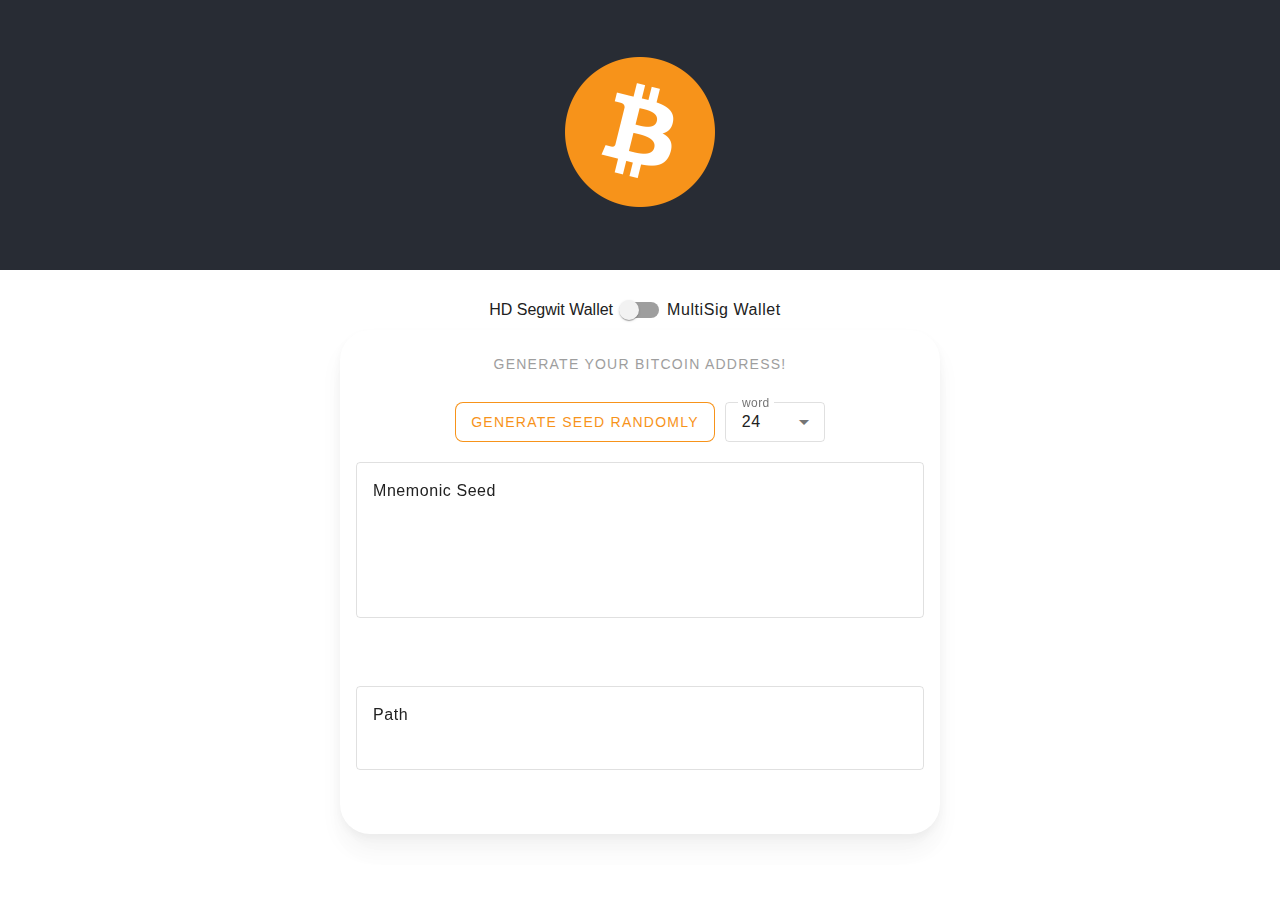
==== commit f5802d97: "1. Updated bitcoin-address-generator" ====
--- a/bitcoin-address-generator/index.html
+++ b/bitcoin-address-generator/index.html
@@ -1 +1 @@
-<!doctype html><html lang="en"><head><meta charset="utf-8"/><link rel="icon" href="./favicon.ico"/><meta name="viewport" content="width=device-width,initial-scale=1"/><meta name="theme-color" content="#000000"/><meta name="description" content="Web site created using create-react-app"/><link rel="apple-touch-icon" href="./logo192.png"/><link rel="manifest" href="./manifest.json"/><link href="https://fonts.googleapis.com/icon?family=Material+Icons" rel="stylesheet"><title>Bitcoin Wallet Generator</title><link href="./static/css/main.96ad9728.chunk.css" rel="stylesheet"></head><body><noscript>You need to enable JavaScript to run this app.</noscript><div id="root"></div><script>!function(e){function r(r){for(var n,i,a=r[0],p=r[1],l=r[2],c=0,s=[];c<a.length;c++)i=a[c],Object.prototype.hasOwnProperty.call(o,i)&&o[i]&&s.push(o[i][0]),o[i]=0;for(n in p)Object.prototype.hasOwnProperty.call(p,n)&&(e[n]=p[n]);for(f&&f(r);s.length;)s.shift()();return u.push.apply(u,l||[]),t()}function t(){for(var e,r=0;r<u.length;r++){for(var t=u[r],n=!0,a=1;a<t.length;a++){var p=t[a];0!==o[p]&&(n=!1)}n&&(u.splice(r--,1),e=i(i.s=t[0]))}return e}var n={},o={1:0},u=[];function i(r){if(n[r])return n[r].exports;var t=n[r]={i:r,l:!1,exports:{}};return e[r].call(t.exports,t,t.exports,i),t.l=!0,t.exports}i.m=e,i.c=n,i.d=function(e,r,t){i.o(e,r)||Object.defineProperty(e,r,{enumerable:!0,get:t})},i.r=function(e){"undefined"!=typeof Symbol&&Symbol.toStringTag&&Object.defineProperty(e,Symbol.toStringTag,{value:"Module"}),Object.defineProperty(e,"__esModule",{value:!0})},i.t=function(e,r){if(1&r&&(e=i(e)),8&r)return e;if(4&r&&"object"==typeof e&&e&&e.__esModule)return e;var t=Object.create(null);if(i.r(t),Object.defineProperty(t,"default",{enumerable:!0,value:e}),2&r&&"string"!=typeof e)for(var n in e)i.d(t,n,function(r){return e[r]}.bind(null,n));return t},i.n=function(e){var r=e&&e.__esModule?function(){return e.default}:function(){return e};return i.d(r,"a",r),r},i.o=function(e,r){return Object.prototype.hasOwnProperty.call(e,r)},i.p="./";var a=this["webpackJsonpbitcoin-address-app"]=this["webpackJsonpbitcoin-address-app"]||[],p=a.push.bind(a);a.push=r,a=a.slice();for(var l=0;l<a.length;l++)r(a[l]);var f=p;t()}([])</script><script src="./static/js/2.f0013a2f.chunk.js"></script><script src="./static/js/main.38a81365.chunk.js"></script></body></html>+<!doctype html><html lang="en"><head><meta charset="utf-8"/><link rel="icon" href="./favicon.ico"/><meta name="viewport" content="width=device-width,initial-scale=1"/><meta name="theme-color" content="#000000"/><meta name="description" content="Web site created using create-react-app"/><link rel="apple-touch-icon" href="./logo192.png"/><link rel="manifest" href="./manifest.json"/><link href="https://fonts.googleapis.com/icon?family=Material+Icons" rel="stylesheet"><title>Bitcoin Wallet Generator</title><link href="./static/css/main.a0c8df17.chunk.css" rel="stylesheet"></head><body><noscript>You need to enable JavaScript to run this app.</noscript><div id="root"></div><script>!function(e){function r(r){for(var n,i,a=r[0],p=r[1],l=r[2],c=0,s=[];c<a.length;c++)i=a[c],Object.prototype.hasOwnProperty.call(o,i)&&o[i]&&s.push(o[i][0]),o[i]=0;for(n in p)Object.prototype.hasOwnProperty.call(p,n)&&(e[n]=p[n]);for(f&&f(r);s.length;)s.shift()();return u.push.apply(u,l||[]),t()}function t(){for(var e,r=0;r<u.length;r++){for(var t=u[r],n=!0,a=1;a<t.length;a++){var p=t[a];0!==o[p]&&(n=!1)}n&&(u.splice(r--,1),e=i(i.s=t[0]))}return e}var n={},o={1:0},u=[];function i(r){if(n[r])return n[r].exports;var t=n[r]={i:r,l:!1,exports:{}};return e[r].call(t.exports,t,t.exports,i),t.l=!0,t.exports}i.m=e,i.c=n,i.d=function(e,r,t){i.o(e,r)||Object.defineProperty(e,r,{enumerable:!0,get:t})},i.r=function(e){"undefined"!=typeof Symbol&&Symbol.toStringTag&&Object.defineProperty(e,Symbol.toStringTag,{value:"Module"}),Object.defineProperty(e,"__esModule",{value:!0})},i.t=function(e,r){if(1&r&&(e=i(e)),8&r)return e;if(4&r&&"object"==typeof e&&e&&e.__esModule)return e;var t=Object.create(null);if(i.r(t),Object.defineProperty(t,"default",{enumerable:!0,value:e}),2&r&&"string"!=typeof e)for(var n in e)i.d(t,n,function(r){return e[r]}.bind(null,n));return t},i.n=function(e){var r=e&&e.__esModule?function(){return e.default}:function(){return e};return i.d(r,"a",r),r},i.o=function(e,r){return Object.prototype.hasOwnProperty.call(e,r)},i.p="./";var a=this["webpackJsonpbitcoin-address-app"]=this["webpackJsonpbitcoin-address-app"]||[],p=a.push.bind(a);a.push=r,a=a.slice();for(var l=0;l<a.length;l++)r(a[l]);var f=p;t()}([])</script><script src="./static/js/2.98a11752.chunk.js"></script><script src="./static/js/main.f54c048c.chunk.js"></script></body></html>--- a/bitcoin-address-generator/static/css/main.a0c8df17.chunk.css
+++ b/bitcoin-address-generator/static/css/main.a0c8df17.chunk.css
@@ -0,0 +1,2 @@
+*,:after,:before{box-sizing:border-box}body,html{height:100%;margin:0;padding:0}html{background-color:#fff;background-color:var(--rmd-theme-background,#fff);color:#212121;color:var(--rmd-theme-text-primary-on-background,#212121);font-family:Roboto,sans-serif;-moz-osx-font-smoothing:grayscale;-webkit-font-smoothing:antialiased}[hidden]{display:none!important}body.rmd-utils--touch{-webkit-tap-highlight-color:rgba(0,0,0,0);cursor:pointer}.rmd-grid{display:grid;grid-column-gap:1rem;grid-column-gap:var(--rmd-grid-gutter,1rem);grid-row-gap:1rem;grid-row-gap:var(--rmd-grid-gutter,1rem);grid-template-columns:repeat(4,1fr);grid-template-columns:repeat(var(--rmd-grid-cols,4),1fr);padding:1rem}@media screen and (min-width:48em){.rmd-grid{--rmd-grid-cols:8}}@media screen and (min-width:64.0625em){.rmd-grid{--rmd-grid-cols:12}}.rmd-grid>*{min-width:0}.rmd-grid--no-padding{padding:0}.rmd-grid__cell--2{grid-column-end:span 2}.rmd-grid__cell--3{grid-column-end:span 3}.rmd-grid__cell--4{grid-column-end:span 4}@media screen and (max-width:47.9375em){.rmd-grid__cell--4{grid-column:1/span 4;grid-column:1/span var(--rmd-grid-cols,4)}}.rmd-grid__cell--5{grid-column-end:span 5}@media screen and (max-width:47.9375em){.rmd-grid__cell--5{grid-column:1/span 4;grid-column:1/span var(--rmd-grid-cols,4)}}.rmd-grid__cell--6{grid-column-end:span 6}@media screen and (max-width:47.9375em){.rmd-grid__cell--6{grid-column:1/span 4;grid-column:1/span var(--rmd-grid-cols,4)}}.rmd-grid__cell--7{grid-column-end:span 7}@media screen and (max-width:47.9375em){.rmd-grid__cell--7{grid-column:1/span 4;grid-column:1/span var(--rmd-grid-cols,4)}}.rmd-grid__cell--8{grid-column-end:span 8}@media screen and (min-width:48em) and (max-width:64em){.rmd-grid__cell--8{grid-column:1/span 4;grid-column:1/span var(--rmd-grid-cols,4)}}@media screen and (max-width:47.9375em){.rmd-grid__cell--8{grid-column:1/span 4;grid-column:1/span var(--rmd-grid-cols,4)}}.rmd-grid__cell--9{grid-column-end:span 9}@media screen and (min-width:48em) and (max-width:64em){.rmd-grid__cell--9{grid-column:1/span 4;grid-column:1/span var(--rmd-grid-cols,4)}}@media screen and (max-width:47.9375em){.rmd-grid__cell--9{grid-column:1/span 4;grid-column:1/span var(--rmd-grid-cols,4)}}.rmd-grid__cell--10{grid-column-end:span 10}@media screen and (min-width:48em) and (max-width:64em){.rmd-grid__cell--10{grid-column:1/span 4;grid-column:1/span var(--rmd-grid-cols,4)}}@media screen and (max-width:47.9375em){.rmd-grid__cell--10{grid-column:1/span 4;grid-column:1/span var(--rmd-grid-cols,4)}}.rmd-grid__cell--11{grid-column-end:span 11}@media screen and (min-width:48em) and (max-width:64em){.rmd-grid__cell--11{grid-column:1/span 4;grid-column:1/span var(--rmd-grid-cols,4)}}@media screen and (max-width:47.9375em){.rmd-grid__cell--11{grid-column:1/span 4;grid-column:1/span var(--rmd-grid-cols,4)}}.rmd-grid__cell--12{grid-column-end:span 12}@media screen and (min-width:64.0625em){.rmd-grid__cell--12{grid-column:1/span 4;grid-column:1/span var(--rmd-grid-cols,4)}}@media screen and (min-width:48em) and (max-width:64em){.rmd-grid__cell--12{grid-column:1/span 4;grid-column:1/span var(--rmd-grid-cols,4)}}@media screen and (max-width:47.9375em){.rmd-grid__cell--12{grid-column:1/span 4;grid-column:1/span var(--rmd-grid-cols,4)}}.rmd-grid-list{align-items:flex-start;display:flex;flex-flow:row wrap;margin:0 auto;padding:.5rem}.rmd-grid-list__cell{width:8.375rem;width:calc(var(--rmd-cell-size, 9.375rem) - var(--rmd-cell-margin, .5rem)*2);margin:.5rem;margin:var(--rmd-cell-margin,.5rem)}.rmd-grid-list__cell--square{height:8.375rem;height:calc(var(--rmd-cell-size, 9.375rem) - var(--rmd-cell-margin, .5rem)*2)}:root{--rmd-alert-background-color:#323232;--rmd-alert-color:#fff;--rmd-alert-light-background-color:#323232;--rmd-alert-light-color:#fff;--rmd-alert-dark-background-color:#323232;--rmd-alert-dark-color:#fff}.rmd-snackbar{display:flex;justify-content:center;left:0;margin:1rem;pointer-events:none;position:fixed;right:0;z-index:40}.rmd-snackbar--top{top:0}.rmd-snackbar--bottom{bottom:0}.rmd-toast{box-shadow:0 3px 5px -1px rgba(0,0,0,.2),0 6px 10px 0 rgba(0,0,0,.14),0 1px 18px 0 rgba(0,0,0,.12);font-family:Roboto,sans-serif;-moz-osx-font-smoothing:grayscale;-webkit-font-smoothing:antialiased;font-size:.875rem;line-height:1.375rem;font-weight:500;letter-spacing:.00714em;text-decoration:inherit;text-transform:inherit;background-color:#323232;background-color:var(--rmd-alert-background-color,#323232);color:#fff;color:var(--rmd-alert-color,#fff);align-items:center;border-radius:.25rem;display:flex;min-height:3rem;min-width:21.5rem;padding:0 1rem;pointer-events:auto;transform-origin:center}.rmd-toast--padded{padding-bottom:.75rem;padding-top:.75rem}.rmd-toast--action{padding-right:0}[dir=rtl] .rmd-toast--action{padding-right:1rem;padding-left:0}.rmd-toast--two-lines{min-height:4.25rem}.rmd-toast--stacked{flex-direction:column;padding-bottom:0}.rmd-toast--enter{transition-timing-function:cubic-bezier(0,0,.2,1);opacity:0;transform:scale(0);transition:opacity .15s,transform .15s}.rmd-toast--enter-active,.rmd-toast--exit{opacity:1;transform:scale(1)}.rmd-toast--exit{transition-timing-function:cubic-bezier(.4,0,1,1)}.rmd-toast--exit-active{opacity:0;transform:scale(0);transition:opacity .15s,transform .15s}.rmd-toast__message{margin-right:auto;display:inline-flex;flex:1 1 auto;flex-wrap:wrap}[dir=rtl] .rmd-toast__message{margin-right:0;margin-left:auto}.rmd-toast__message--action{padding-right:1rem}[dir=rtl] .rmd-toast__message--action{padding-right:0;padding-left:1rem}.rmd-toast__message p{margin:0;width:100%}.rmd-toast__action{display:inline-flex;flex-shrink:0;margin:0 .5rem}.rmd-toast__action--stacked{align-self:flex-end;margin-bottom:.5rem;margin-top:.25rem}:root{--rmd-avatar-background-color:#616161;--rmd-avatar-border-color:rgba(0,0,0,0.12);--rmd-avatar-border-radius:50%;--rmd-avatar-color:#f5f5f5;--rmd-avatar-font-size:1.5rem;--rmd-avatar-size:2.5rem}.rmd-avatar{font-family:Roboto,sans-serif;-moz-osx-font-smoothing:grayscale;-webkit-font-smoothing:antialiased;--rmd-icon-color:currentColor;border-radius:50%;border-radius:var(--rmd-avatar-border-radius,50%);font-size:1.5rem;font-size:var(--rmd-avatar-font-size,1.5rem);height:2.5rem;height:var(--rmd-avatar-size,2.5rem);width:2.5rem;width:var(--rmd-avatar-size,2.5rem);background-color:#616161;background-color:var(--rmd-avatar-background-color,#616161);color:#f5f5f5;color:var(--rmd-avatar-color,#f5f5f5);align-items:center;border:1px solid;display:inline-flex;flex-shrink:0;justify-content:center;line-height:1.75rem;overflow:hidden}.rmd-avatar__image{height:100%;width:auto}.rmd-avatar--red{--rmd-avatar-background-color:#d50000;--rmd-avatar-color:#ffebee}.rmd-avatar--pink{--rmd-avatar-background-color:#d81b60;--rmd-avatar-color:#fff}.rmd-avatar--purple{--rmd-avatar-background-color:#7b1fa2;--rmd-avatar-color:#e1bee7}.rmd-avatar--deep-purple{--rmd-avatar-background-color:#311b92;--rmd-avatar-color:#d1c4e9}.rmd-avatar--indigo{--rmd-avatar-background-color:#3949ab;--rmd-avatar-color:#c5cae9}.rmd-avatar--blue{--rmd-avatar-background-color:#2962ff;--rmd-avatar-color:#fff}.rmd-avatar--light-blue{--rmd-avatar-background-color:#4fc3f7;--rmd-avatar-color:#311b92}.rmd-avatar--cyan{--rmd-avatar-background-color:#26c6da;--rmd-avatar-color:#004d40}.rmd-avatar--teal{--rmd-avatar-background-color:#1de9b6;--rmd-avatar-color:#004d40}.rmd-avatar--green{--rmd-avatar-background-color:#2e7d32;--rmd-avatar-color:#e8f5e9}.rmd-avatar--light-green{--rmd-avatar-background-color:#aed581;--rmd-avatar-color:#1b5e20}.rmd-avatar--lime{--rmd-avatar-background-color:#d4e157;--rmd-avatar-color:#00695c}.rmd-avatar--#ff0{--rmd-avatar-background-color:#ff0;--rmd-avatar-color:#795548}.rmd-avatar--amber{--rmd-avatar-background-color:#ffca28;--rmd-avatar-color:#4e342e}.rmd-avatar--orange{--rmd-avatar-background-color:#fb8c00;--rmd-avatar-color:#212121}.rmd-avatar--deep-orange{--rmd-avatar-background-color:#ff3d00;--rmd-avatar-color:#212121}.rmd-avatar--brown{--rmd-avatar-background-color:#795548;--rmd-avatar-color:#efebe9}.rmd-avatar--grey{--rmd-avatar-background-color:#616161;--rmd-avatar-color:#f5f5f5}.rmd-avatar--blue-grey{--rmd-avatar-background-color:#455a64;--rmd-avatar-color:#eceff1}:root{--rmd-badge-background-color:rgba(0,0,0,0.2);--rmd-badge-color:#fff;--rmd-badge-border-radius:50%;--rmd-badge-font-size:.625rem;--rmd-badge-size:1.5rem;--rmd-badge-top:0;--rmd-badge-right:0}.rmd-badge-container{display:inline-flex;position:relative}.rmd-badge{font-family:Roboto,sans-serif;-moz-osx-font-smoothing:grayscale;-webkit-font-smoothing:antialiased;font-weight:400;letter-spacing:.03571em;text-decoration:inherit;text-transform:inherit;border-radius:50%;border-radius:var(--rmd-badge-border-radius,50%);height:1.5rem;height:var(--rmd-badge-size,1.5rem);width:1.5rem;width:var(--rmd-badge-size,1.5rem);font-size:.625rem;font-size:var(--rmd-badge-font-size,.625rem);right:0;right:var(--rmd-badge-right,0);top:0;top:var(--rmd-badge-top,0);align-items:center;display:inline-flex;justify-content:center;pointer-events:none;position:absolute}[dir=rtl] .rmd-badge{left:0;left:var(--rmd-badge-right,0);right:auto}.rmd-badge--primary{background-color:#f7931a;background-color:var(--rmd-theme-primary,#f7931a);color:#fff;color:var(--rmd-theme-on-primary,#fff)}.rmd-badge--secondary{background-color:#fff;background-color:var(--rmd-theme-secondary,#fff);color:#fff;color:var(--rmd-theme-on-secondary,#fff)}.rmd-badge--default{background-color:rgba(0,0,0,.2);background-color:var(--rmd-badge-background-color,rgba(0,0,0,.2));color:#fff;color:var(--rmd-badge-color,#fff)}:root{--rmd-button-text-border-radius:.5rem;--rmd-button-text-horizontal-padding:1rem;--rmd-button-text-vertical-padding:0;--rmd-button-text-height:2.25rem;--rmd-button-text-min-width:4rem;--rmd-button-icon-border-radius:50%;--rmd-button-icon-size:3rem;--rmd-button-background-color:transparent;--rmd-button-color:var(--rmd-theme-text-primary-on-background,#212121);--rmd-button-outline:#999;--rmd-button-outline-width:1px}.rmd-button{--rmd-icon-color:currentColor;background-color:transparent;background-color:var(--rmd-button-background-color,transparent);color:#212121;color:var(--rmd-button-color,var(--rmd-theme-text-primary-on-background,#212121));align-items:center;border-width:0;display:inline-flex;justify-content:center;position:relative;-webkit-tap-highlight-color:rgba(0,0,0,0)}.rmd-button:focus{outline-style:none}.rmd-button::-moz-focus-inner{border:0}.rmd-utils--keyboard .rmd-button:focus:before{box-shadow:inset 0 0 0 .125rem #2196f3;box-shadow:var(--rmd-states-focus-shadow,inset 0 0 0 .125rem #2196f3)}.rmd-button:before{transition-timing-function:cubic-bezier(.4,0,.2,1);bottom:0;left:0;position:absolute;right:0;top:0;border-radius:inherit;content:"";pointer-events:none;z-index:0;background-color:transparent;background-color:var(--rmd-states-background-color,transparent);transition:background-color .15s}.rmd-button:disabled,.rmd-button[aria-disabled=true]{--rmd-states-hover-color:transparent}.rmd-button:not(:disabled):not([aria-disabled=true]):hover{cursor:pointer}.rmd-button:hover{--rmd-states-background-color:var(--rmd-states-hover-color,rgba(0,0,0,0.08))}.rmd-utils--keyboard .rmd-button:focus{--rmd-states-background-color:var(--rmd-states-focus-color,rgba(0,0,0,0.24))}.rmd-utils--keyboard .rmd-button:focus:hover{--rmd-states-background-color:var(--rmd-states-hover-color,rgba(0,0,0,0.08))}.rmd-utils--touch .rmd-button:focus,.rmd-utils--touch .rmd-button:hover{--rmd-states-background-color:transparent}.rmd-button.rmd-states--pressed,.rmd-utils--keyboard .rmd-button.rmd-states--pressed{--rmd-states-background-color:var(--rmd-states-pressed-color,rgba(0,0,0,0.32))}.rmd-button--text{font-family:Roboto,sans-serif;-moz-osx-font-smoothing:grayscale;-webkit-font-smoothing:antialiased;font-size:.875rem;line-height:2.25rem;font-weight:500;letter-spacing:.08929em;text-decoration:none;text-transform:uppercase;--rmd-icon-size:1.125rem;border-radius:.5rem;border-radius:var(--rmd-button-text-border-radius,.5rem);min-height:2.25rem;min-height:var(--rmd-button-text-height,2.25rem);min-width:4rem;min-width:var(--rmd-button-text-min-width,4rem);padding:0 1rem;padding:var(--rmd-button-text-vertical-padding,0) var(--rmd-button-text-horizontal-padding,1rem)}.rmd-button--icon{border-radius:50%;border-radius:var(--rmd-button-icon-border-radius,50%);height:3rem;height:var(--rmd-button-icon-size,3rem);width:3rem;width:var(--rmd-button-icon-size,3rem);padding:0}.rmd-button--outline{box-shadow:inset 0 0 0 1px #999;box-shadow:inset 0 0 0 var(--rmd-button-outline-width,1px) var(--rmd-button-outline,#999)}.rmd-button--contained{--rmd-button-background-color:var(--rmd-theme-surface,#fff);box-shadow:0 3px 1px -2px rgba(0,0,0,.2),0 2px 2px 0 rgba(0,0,0,.14),0 1px 5px 0 rgba(0,0,0,.12);position:relative;--rmd-states-background-color:transparent}.rmd-button--contained:after{transition-timing-function:cubic-bezier(.4,0,.2,1);bottom:0;left:0;position:absolute;right:0;top:0;border-radius:inherit;content:"";pointer-events:none;z-index:0;box-shadow:0 2px 4px -1px rgba(0,0,0,.2),0 4px 5px 0 rgba(0,0,0,.14),0 1px 10px 0 rgba(0,0,0,.12);opacity:0;transition:opacity .15s}.rmd-button--contained.rmd-states--pressed:after{opacity:1}.rmd-button--disabled{--rmd-button-color:var(--rmd-theme-text-disabled-on-background,#9e9e9e);--rmd-button-outline:var(--rmd-theme-text-disabled-on-background,#9e9e9e)}.rmd-button--primary{--rmd-button-background-color:var(--rmd-theme-primary,#f7931a);--rmd-button-color:var(--rmd-theme-on-primary,#fff)}.rmd-button--text-primary{--rmd-button-color:var(--rmd-theme-primary,#f7931a);--rmd-button-outline:var(--rmd-theme-primary,#f7931a)}.rmd-button--secondary{--rmd-button-background-color:var(--rmd-theme-secondary,#fff);--rmd-button-color:var(--rmd-theme-on-secondary,#fff)}.rmd-button--text-secondary{--rmd-button-color:var(--rmd-theme-secondary,#fff);--rmd-button-outline:var(--rmd-theme-secondary,#fff)}.rmd-button--warning{--rmd-button-background-color:var(--rmd-theme-warning,#ff6e40);--rmd-button-color:var(--rmd-theme-on-warning,#fff)}.rmd-button--text-warning{--rmd-button-color:var(--rmd-theme-warning,#ff6e40);--rmd-button-outline:var(--rmd-theme-warning,#ff6e40)}.rmd-button--error{--rmd-button-background-color:var(--rmd-theme-error,#f44336);--rmd-button-color:var(--rmd-theme-on-error,#000)}.rmd-button--text-error{--rmd-button-color:var(--rmd-theme-error,#f44336);--rmd-button-outline:var(--rmd-theme-error,#f44336)}.rmd-button-unstyled{-webkit-tap-highlight-color:rgba(0,0,0,0);background-color:transparent;border-width:0;display:inline-flex;position:relative}.rmd-button-unstyled:focus{outline-style:none}.rmd-button-unstyled::-moz-focus-inner{border:0}.rmd-button-unstyled:before{bottom:0;left:0;position:absolute;right:0;top:0;border-radius:inherit;content:"";pointer-events:none;z-index:0}.rmd-utils--keyboard .rmd-button-unstyled:focus:before{box-shadow:inset 0 0 0 .125rem #2196f3;box-shadow:var(--rmd-states-focus-shadow,inset 0 0 0 .125rem #2196f3)}.rmd-button-unstyled:not(:disabled):hover{cursor:pointer}.rmd-fab{position:fixed;z-index:30}.rmd-fab--tl{left:1.5rem;top:1.5rem}[dir=rtl] .rmd-fab--tl{left:auto;right:1.5rem}.rmd-fab--tr{right:1.5rem;top:1.5rem}[dir=rtl] .rmd-fab--tr{right:auto;left:1.5rem}.rmd-fab--bl{bottom:1.5rem;left:1.5rem}[dir=rtl] .rmd-fab--bl{left:auto;right:1.5rem}.rmd-fab--br{bottom:1.5rem;right:1.5rem}[dir=rtl] .rmd-fab--br{right:auto;left:1.5rem}:root{--rmd-app-bar-background-color:transparent;--rmd-app-bar-color:var(--rmd-theme-text-primary-on-background,#212121);--rmd-app-bar-primary:var(--rmd-theme-primary,#f7931a);--rmd-app-bar-on-primary:var(--rmd-theme-on-primary,#fff);--rmd-app-bar-secondary:var(--rmd-theme-secondary,#fff);--rmd-app-bar-on-secondary:var(--rmd-theme-on-secondary,#fff);--rmd-app-bar-default-background-color:#f5f5f5;--rmd-app-bar-default-light-background-color:#f5f5f5;--rmd-app-bar-default-dark-background-color:#212121;--rmd-app-bar-default-color:#000;--rmd-app-bar-default-light-color:#000;--rmd-app-bar-default-dark-color:#fff;--rmd-app-bar-height:3.5rem;--rmd-app-bar-dense-height:3rem;--rmd-app-bar-prominent-height:7rem;--rmd-app-bar-prominent-dense-height:6rem}.rmd-app-bar{background-color:transparent;background-color:var(--rmd-app-bar-background-color,transparent);color:#212121;color:var(--rmd-app-bar-color,var(--rmd-theme-text-primary-on-background,#212121));align-items:center;display:flex;flex:0 0 auto;width:100%}.rmd-app-bar--fixed{--rmd-theme-surface:var(--rmd-app-bar-background-color,transparent);left:0;position:fixed;right:0;z-index:10}.rmd-app-bar--fixed-elevation{box-shadow:0 3px 1px -2px rgba(0,0,0,.2),0 2px 2px 0 rgba(0,0,0,.14),0 1px 5px 0 rgba(0,0,0,.12)}.rmd-app-bar--top{top:0}.rmd-app-bar--right{right:0}.rmd-app-bar--bottom{bottom:0}.rmd-app-bar--left{left:0}.rmd-app-bar--primary{--rmd-app-bar-background-color:var(--rmd-app-bar-primary,var(--rmd-theme-primary,#f7931a));--rmd-app-bar-color:var(--rmd-app-bar-on-primary,var(--rmd-theme-on-primary,#fff))}.rmd-app-bar--secondary{--rmd-app-bar-background-color:var(--rmd-app-bar-secondary,var(--rmd-theme-secondary,#fff));--rmd-app-bar-color:var(--rmd-app-bar-on-secondary,var(--rmd-theme-on-secondary,#fff))}.rmd-app-bar--default{--rmd-app-bar-background-color:var(--rmd-app-bar-default-background-color,#f5f5f5);--rmd-app-bar-color:var(--rmd-app-bar-default-color,#000)}.rmd-app-bar--wrap{flex-wrap:wrap}.rmd-app-bar--normal{height:3.5rem;height:var(--rmd-app-bar-height,3.5rem)}.rmd-app-bar--dense{height:3rem;height:var(--rmd-app-bar-dense-height,3rem)}.rmd-app-bar--prominent{height:7rem;height:var(--rmd-app-bar-prominent-height,7rem)}.rmd-app-bar--prominent-dense{height:6rem;height:var(--rmd-app-bar-prominent-dense-height,6rem)}.rmd-app-bar__nav{margin-left:.25rem;margin-right:1.25rem;flex-shrink:0}[dir=rtl] .rmd-app-bar__nav{margin-right:.25rem;margin-left:1.25rem}.rmd-app-bar__nav--inherit{color:inherit}.rmd-app-bar__title{font-family:Roboto,sans-serif;-moz-osx-font-smoothing:grayscale;-webkit-font-smoothing:antialiased;font-size:1.25rem;line-height:2rem;font-weight:500;letter-spacing:.0125em;text-decoration:inherit;text-transform:inherit;margin-left:1rem;-webkit-tap-highlight-color:rgba(0,0,0,0);margin-bottom:0;margin-top:0}[dir=rtl] .rmd-app-bar__title{margin-left:0;margin-right:1rem}.rmd-app-bar__title:focus{outline-style:none}.rmd-app-bar__title::-moz-focus-inner{border:0}.rmd-app-bar__nav~.rmd-app-bar__title{margin-left:0}[dir=rtl] .rmd-app-bar__nav~.rmd-app-bar__title{margin-left:0;margin-right:0}.rmd-app-bar__title--keyline{margin-left:4.5rem}[dir=rtl] .rmd-app-bar__title--keyline{margin-left:auto;margin-right:4.5rem}.rmd-app-bar__title--no-wrap{overflow:hidden;text-overflow:ellipsis;white-space:nowrap}.rmd-app-bar__title--inherit{color:inherit}.rmd-app-bar__action{flex-shrink:0}.rmd-app-bar__action--last{margin-right:.25rem}[dir=rtl] .rmd-app-bar__action--last{margin-right:0;margin-left:.25rem}.rmd-app-bar__action--first{margin-left:auto}[dir=rtl] .rmd-app-bar__action--first{margin-left:0;margin-right:auto}.rmd-app-bar__action--inherit{color:inherit}.rmd-app-bar-offset{padding-top:3.5rem;padding-top:var(--rmd-app-bar-height,3.5rem)}.rmd-app-bar-offset--dense{padding-top:3rem;padding-top:var(--rmd-app-bar-dense-height,3rem)}.rmd-app-bar-offset--prominent{padding-top:7rem;padding-top:var(--rmd-app-bar-prominent-height,7rem)}.rmd-app-bar-offset--prominent-dense{padding-top:6rem;padding-top:var(--rmd-app-bar-prominent-dense-height,6rem)}:root{--rmd-overlay-background-color:rgba(0,0,0,0.4);--rmd-overlay-active-opacity:1;--rmd-overlay-z-index:30}.rmd-overlay{-webkit-tap-highlight-color:rgba(0,0,0,0);background-color:rgba(0,0,0,.4);background-color:var(--rmd-overlay-background-color,rgba(0,0,0,.4));z-index:30;z-index:var(--rmd-overlay-z-index,30);transition-timing-function:cubic-bezier(.4,0,.2,1);bottom:0;left:0;position:fixed;right:0;top:0;opacity:0;pointer-events:none;transition:opacity .15s}.rmd-overlay:focus{outline-style:none}.rmd-overlay::-moz-focus-inner{border:0}.rmd-overlay--active{opacity:1;opacity:var(--rmd-overlay-active-opacity,1)}.rmd-overlay--clickable{cursor:pointer}.rmd-overlay--visible{pointer-events:auto}:root{--rmd-dialog-horizontal-margin:2.5rem;--rmd-dialog-vertical-margin:1.5rem;--rmd-dialog-min-width:17.5rem;--rmd-dialog-header-padding:1.5rem;--rmd-dialog-header-padding-bottom:1.25rem;--rmd-dialog-content-padding:1.5rem;--rmd-dialog-footer-padding:.5rem;--rmd-dialog-z-index:30}.rmd-dialog-container{bottom:0;left:0;position:fixed;right:0;top:0;align-items:center;display:flex;justify-content:center;margin:1.5rem 2.5rem;margin:var(--rmd-dialog-vertical-margin,1.5rem) var(--rmd-dialog-horizontal-margin,2.5rem);pointer-events:none}.rmd-dialog-container,.rmd-dialog-overlay{z-index:30;z-index:var(--rmd-dialog-z-index,30)}.rmd-dialog{box-shadow:0 8px 10px -5px rgba(0,0,0,.2),0 16px 24px 2px rgba(0,0,0,.14),0 6px 30px 5px rgba(0,0,0,.12);--rmd-theme-background:var(--rmd-theme-surface,#fff);background-color:#fff;background-color:var(--rmd-theme-background,#fff);color:#212121;color:var(--rmd-theme-text-primary-on-background,#212121);-webkit-tap-highlight-color:rgba(0,0,0,0);--rmd-app-bar-color:var(--rmd-theme-text-primary-on-background,#212121);display:flex;flex-direction:column;max-height:100%;max-width:100%}.rmd-dialog:focus{outline-style:none}.rmd-dialog::-moz-focus-inner{border:0}.rmd-dialog--centered{min-width:17.5rem;min-width:var(--rmd-dialog-min-width,17.5rem);pointer-events:auto}.rmd-dialog--full-page{bottom:0;left:0;position:fixed;right:0;top:0;overflow:auto;-webkit-overflow-scrolling:touch;z-index:30;z-index:var(--rmd-dialog-z-index,30)}.rmd-dialog--enter{transform:translateY(1.875rem)}.rmd-dialog--enter-active{transition-timing-function:cubic-bezier(0,0,.2,1);transform:translateY(0);transition:transform .2s}.rmd-dialog--exit{transition-timing-function:cubic-bezier(.4,0,1,1);opacity:1;transform:translateY(0);transition:transform .15s,opacity .15s}.rmd-dialog--exit-active{opacity:0;transform:translateY(1.875rem)}.rmd-dialog--fixed{z-index:30;z-index:var(--rmd-dialog-z-index,30)}.rmd-dialog--fixed-enter{transform:scale(0)}.rmd-dialog--fixed-enter-active{transition-timing-function:cubic-bezier(0,0,.2,1);transform:scale(1);transition:transform .2s}.rmd-dialog--fixed-exit{transition-timing-function:cubic-bezier(0,0,.2,1);opacity:1;transform:scale(1);transition:transform .15s,opacity .15s}.rmd-dialog--fixed-exit-active{opacity:0;transform:scale(0)}.rmd-dialog__header{padding:1.5rem;padding:var(--rmd-dialog-header-padding,1.5rem);padding-bottom:1.25rem;padding-bottom:var(--rmd-dialog-header-padding-bottom,1.25rem);align-items:center;display:flex;flex:0 0 auto}.rmd-dialog__content{overflow:auto;-webkit-overflow-scrolling:touch;flex:1 1 auto}.rmd-dialog__content--padded{padding:1.5rem;padding:var(--rmd-dialog-content-padding,1.5rem)}.rmd-dialog__footer{padding:.5rem;padding:var(--rmd-dialog-footer-padding,.5rem);flex:0 0 auto}.rmd-dialog__footer--flex{display:flex}.rmd-dialog__footer--flex-v{flex-direction:column}.rmd-dialog__footer--start{justify-content:flex-start}.rmd-dialog__footer--between{justify-content:space-between}.rmd-dialog__footer--end{justify-content:flex-end}.rmd-dialog__title{font-family:Roboto,sans-serif;-moz-osx-font-smoothing:grayscale;-webkit-font-smoothing:antialiased;font-size:2.125rem;line-height:2.5rem;font-weight:400;letter-spacing:.00735em;text-decoration:inherit;text-transform:inherit;margin:0}:root{--rmd-card-background-color:var(--rmd-theme-surface,#fff);--rmd-card-color:var(--rmd-theme-on-surface,#000);--rmd-card-secondary-color:var(--rmd-theme-text-primary-on-light,#212121)}.rmd-card{--rmd-theme-background:var(--rmd-card-background-color,var(--rmd-theme-surface,#fff));--rmd-theme-text-primary-on-background:var(--rmd-card-color,var(--rmd-theme-on-surface,#000));--rmd-theme-text-secondary-on-background:var(--rmd-card-secondary-color,var(--rmd-theme-text-primary-on-light,#212121));background-color:#fff;background-color:var(--rmd-theme-surface,#fff);color:#212121;color:var(--rmd-theme-text-primary-on-background,#212121);border-radius:.25rem;display:inline-block}.rmd-utils--mouse .rmd-card--raiseable{box-shadow:0 2px 1px -1px rgba(0,0,0,.2),0 1px 1px 0 rgba(0,0,0,.14),0 1px 3px 0 rgba(0,0,0,.12);position:relative}.rmd-utils--mouse .rmd-card--raiseable:before{transition-timing-function:cubic-bezier(.4,0,.2,1);bottom:0;left:0;position:absolute;right:0;top:0;border-radius:inherit;content:"";pointer-events:none;z-index:0;box-shadow:0 5px 5px -3px rgba(0,0,0,.2),0 8px 10px 1px rgba(0,0,0,.14),0 3px 14px 2px rgba(0,0,0,.12);opacity:0;transition:opacity .15s}.rmd-utils--mouse .rmd-card--raiseable:hover:before{opacity:1}.rmd-card--shadowed{box-shadow:0 3px 1px -2px rgba(0,0,0,.2),0 2px 2px 0 rgba(0,0,0,.14),0 1px 5px 0 rgba(0,0,0,.12)}.rmd-card--bordered{border:1px solid rgba(0,0,0,.12);border:1px solid var(--rmd-divider-background-color,rgba(0,0,0,.12))}.rmd-card--full-width{display:block;width:100%}.rmd-card--no-wrap{overflow:hidden;text-overflow:ellipsis;white-space:nowrap}.rmd-card__header{--rmd-icon-text-spacing:1rem;display:flex;padding:1.5rem 1rem 1rem}.rmd-card__header--top{align-items:flex-start}.rmd-card__header--center{align-items:center}.rmd-card__header--bottom{align-items:flex-end}.rmd-card__header-addon{flex-shrink:0}.rmd-card__header-content{flex-grow:1;min-width:0}.rmd-card__title{font-family:Roboto,sans-serif;-moz-osx-font-smoothing:grayscale;-webkit-font-smoothing:antialiased;font-size:1.5rem;line-height:2rem;font-weight:400;letter-spacing:normal;text-decoration:inherit;text-transform:inherit;margin-bottom:0;margin-top:0}.rmd-card__title--small{line-height:1.75rem;font-size:1rem;letter-spacing:.00937em}.rmd-card__subtitle{font-family:Roboto,sans-serif;-moz-osx-font-smoothing:grayscale;-webkit-font-smoothing:antialiased;font-size:.875rem;line-height:1.375rem;font-weight:500;letter-spacing:.00714em;text-decoration:inherit;text-transform:inherit;margin-bottom:0;margin-top:0}.rmd-card__content--secondary,.rmd-card__subtitle--secondary{color:#757575;color:var(--rmd-theme-text-secondary-on-background,#757575)}.rmd-card__content--remove-margin p{margin-top:0}.rmd-card__content--remove-margin p:last-child{margin-bottom:0}.rmd-card__content--padded{padding:1rem}.rmd-card__content--extra-padding:last-child{padding-bottom:1.5rem}.rmd-card__actions{align-items:center;display:flex;justify-content:flex-end;padding:.5rem}.rmd-card__actions--start{justify-content:flex-start}.rmd-card__actions--center{justify-content:center}:root{--rmd-chip-height:2rem;--rmd-chip-border-radius:1rem;--rmd-chip-themed-background-color:#a55d06;--rmd-chip-themed-color:#fff;--rmd-chip-solid-background-color:#e0e0e0;--rmd-chip-solid-color:#000;--rmd-chip-solid-disabled:#f5f5f5;--rmd-chip-outline-background-color:#fff;--rmd-chip-outline-color:#000;--rmd-chip-outline-border-color:#e0e0e0;--rmd-chip-small-spacing:.25rem;--rmd-chip-medium-spacing:.5rem;--rmd-chip-large-spacing:.75rem}.rmd-chip{-webkit-tap-highlight-color:rgba(0,0,0,0);font-family:Roboto,sans-serif;-moz-osx-font-smoothing:grayscale;-webkit-font-smoothing:antialiased;font-size:.875rem;line-height:1.25rem;font-weight:400;letter-spacing:.01786em;text-decoration:inherit;text-transform:inherit;height:2rem;height:var(--rmd-chip-height,2rem);border-radius:1rem;border-radius:var(--rmd-chip-border-radius,1rem);padding-left:.75rem;padding-left:var(--rmd-chip-large-spacing,.75rem);padding-right:.75rem;padding-right:var(--rmd-chip-large-spacing,.75rem);--rmd-icon-size:1.125rem;--rmd-avatar-size:1.5rem;--rmd-progress-circular-size:1.125rem;--rmd-progress-circular-width:12;align-items:center;border-width:0;display:inline-flex;flex-shrink:0;max-width:100%;position:relative}.rmd-chip:focus{outline-style:none}.rmd-chip::-moz-focus-inner{border:0}.rmd-utils--keyboard .rmd-chip:focus:before{box-shadow:inset 0 0 0 .125rem #2196f3;box-shadow:var(--rmd-states-focus-shadow,inset 0 0 0 .125rem #2196f3)}.rmd-chip:before{transition-timing-function:cubic-bezier(.4,0,.2,1);bottom:0;left:0;position:absolute;right:0;top:0;border-radius:inherit;content:"";pointer-events:none;z-index:0;background-color:transparent;background-color:var(--rmd-states-background-color,transparent);transition:background-color .15s}.rmd-chip:disabled,.rmd-chip[aria-disabled=true]{--rmd-states-hover-color:transparent}.rmd-chip:not(:disabled):not([aria-disabled=true]):hover{cursor:pointer}.rmd-chip:hover{--rmd-states-background-color:var(--rmd-states-hover-color,rgba(0,0,0,0.08))}.rmd-utils--touch .rmd-chip:focus,.rmd-utils--touch .rmd-chip:hover{--rmd-states-background-color:transparent}.rmd-chip.rmd-states--pressed,.rmd-utils--keyboard .rmd-chip.rmd-states--pressed{--rmd-states-background-color:var(--rmd-states-pressed-color,rgba(0,0,0,0.32))}.rmd-chip--selected,.rmd-utils--touch .rmd-chip--selected:focus,.rmd-utils--touch .rmd-chip--selected:hover{--rmd-states-background-color:var(--rmd-states-selected-color,rgba(0,0,0,0.16))}.rmd-chip--solid{box-shadow:none;position:relative;background-color:#e0e0e0;background-color:var(--rmd-chip-solid-background-color,#e0e0e0);color:#000;color:var(--rmd-chip-solid-color,#000)}.rmd-chip--solid:after{transition-timing-function:cubic-bezier(.4,0,.2,1);bottom:0;left:0;position:absolute;right:0;top:0;border-radius:inherit;content:"";pointer-events:none;z-index:0;box-shadow:0 2px 4px -1px rgba(0,0,0,.2),0 4px 5px 0 rgba(0,0,0,.14),0 1px 10px 0 rgba(0,0,0,.12);opacity:0;transition:opacity .15s}.rmd-chip--solid.rmd-states--pressed:after{opacity:1}.rmd-chip--outline{box-shadow:none;position:relative;background-color:#fff;background-color:var(--rmd-chip-outline-background-color,#fff);color:#000;color:var(--rmd-chip-outline-color,#000);box-shadow:inset 0 0 0 1px #e0e0e0;box-shadow:inset 0 0 0 1px var(--rmd-chip-outline-border-color,#e0e0e0)}.rmd-chip--outline:after{transition-timing-function:cubic-bezier(.4,0,.2,1);bottom:0;left:0;position:absolute;right:0;top:0;border-radius:inherit;content:"";pointer-events:none;z-index:0;box-shadow:0 5px 5px -3px rgba(0,0,0,.2),0 8px 10px 1px rgba(0,0,0,.14),0 3px 14px 2px rgba(0,0,0,.12);opacity:0;transition:opacity .15s}.rmd-chip--outline.rmd-states--pressed:after{opacity:1}.rmd-chip--themed{background-color:#a55d06;background-color:var(--rmd-chip-themed-background-color,#a55d06);color:#fff;color:var(--rmd-chip-themed-color,#fff);--rmd-icon-color:currentColor}.rmd-chip--disabled{color:#9e9e9e;color:var(--rmd-theme-text-disabled-on-background,#9e9e9e);--rmd-icon-color:currentColor}.rmd-chip--solid-disabled{background-color:#f5f5f5;background-color:var(--rmd-chip-solid-disabled,#f5f5f5)}.rmd-chip--leading-icon{padding-left:.25rem;padding-left:var(--rmd-chip-small-spacing,.25rem)}[dir=rtl] .rmd-chip--leading-icon{padding-left:.75rem;padding-left:var(--rmd-chip-large-spacing,.75rem);padding-right:.25rem;padding-right:var(--rmd-chip-small-spacing,.25rem)}.rmd-chip--trailing-icon{padding-right:.5rem;padding-right:var(--rmd-chip-medium-spacing,.5rem)}[dir=rtl] .rmd-chip--trailing-icon{padding-left:.5rem;padding-left:var(--rmd-chip-medium-spacing,.5rem);padding-right:.75rem;padding-right:var(--rmd-chip-large-spacing,.75rem)}.rmd-chip--surrounded{padding-left:.25rem;padding-left:var(--rmd-chip-small-spacing,.25rem);padding-right:.5rem;padding-right:var(--rmd-chip-medium-spacing,.5rem)}[dir=rtl] .rmd-chip--surrounded{padding-left:.5rem;padding-left:var(--rmd-chip-medium-spacing,.5rem);padding-right:.25rem;padding-right:var(--rmd-chip-small-spacing,.25rem)}.rmd-chip__content{overflow:hidden;text-overflow:ellipsis;white-space:nowrap;flex:1 1 auto}.rmd-chip__selected-icon{transition-timing-function:cubic-bezier(.4,0,.2,1);max-width:0;transition:max-width .15s}.rmd-chip__selected-icon--visible{max-width:1.5rem;max-width:var(--rmd-icon-size,1.5rem)}:root{--rmd-divider-background-color:rgba(0,0,0,0.12);--rmd-divider-background-color-on-light:rgba(0,0,0,0.12);--rmd-divider-background-color-on-dark:hsla(0,0%,100%,0.12);--rmd-divider-size:1px;--rmd-divider-inset:4rem;--rmd-divider-spacing:0.25rem auto;--rmd-divider-vertical-spacing:auto 0.25rem;--rmd-divider-max-size:100%}.rmd-divider{border-color:rgba(0,0,0,.12);border-color:var(--rmd-divider-background-color,rgba(0,0,0,.12));border-width:1px;border-width:var(--rmd-divider-size,1px);margin:.25rem auto;margin:var(--rmd-divider-spacing,.25rem auto);width:100%;width:var(--rmd-divider-max-size,100%);display:block;flex-shrink:0}.rmd-divider--vertical{height:100%;height:var(--rmd-divider-max-size,100%);margin:auto .25rem;margin:var(--rmd-divider-vertical-spacing,auto .25rem);width:1px;width:var(--rmd-divider-size,1px);border-bottom-style:none;border-left:1px inset rgba(0,0,0,.12);border-left-color:var(--rmd-divider-background-color,rgba(0,0,0,.12));border-left-width:var(--rmd-divider-size,1px);display:inline-block}.rmd-divider--inset{margin-left:4rem;margin-left:var(--rmd-divider-inset,4rem);width:calc(100% - 4rem);width:calc(var(--rmd-divider-max-size, 100%) - var(--rmd-divider-inset, 4rem))}[dir=rtl] .rmd-divider--inset{margin-right:4rem;margin-right:var(--rmd-divider-inset,4rem);margin-left:auto}:root{--rmd-expansion-panel-spacing:1rem;--rmd-expansion-panel-padding:1rem;--rmd-expansion-panel-icon-spacing:.5rem}.rmd-expansion-panel--margin-top{margin-top:1rem;margin-top:var(--rmd-expansion-panel-spacing,1rem)}.rmd-expansion-panel__header{font-family:Roboto,sans-serif;-moz-osx-font-smoothing:grayscale;-webkit-font-smoothing:antialiased;font-size:1rem;line-height:1.75rem;font-weight:400;letter-spacing:.00937em;text-decoration:inherit;text-transform:inherit;padding:1rem;padding:var(--rmd-expansion-panel-padding,1rem);align-items:center;color:inherit;width:100%}.rmd-expansion-panel__icon{padding-left:.5rem;padding-left:var(--rmd-expansion-panel-icon-spacing,.5rem);align-items:center;display:inline-flex;justify-content:center;margin-left:auto}[dir=rtl] .rmd-expansion-panel__icon{padding-right:.5rem;padding-right:var(--rmd-expansion-panel-icon-spacing,.5rem);margin-left:0;margin-right:auto;padding-left:0}:root{--rmd-form-error-color:#f44336;--rmd-form-error-hover-color:#d50000;--rmd-form-active-color:var(--rmd-theme-secondary,#fff);--rmd-form-disabled-color:var(--rmd-theme-text-disabled-on-background,#9e9e9e);--rmd-form-toggle-inset:.3125rem;--rmd-form-toggle-dense-inset:.25rem;--rmd-form-indeterminate-height:.15rem;--rmd-form-indeterminate-dense-height:.125rem;--rmd-form-track-background-color:rgba(0,0,0,0.38);--rmd-form-floating-top:1rem;--rmd-form-floating-dense-top:.9rem;--rmd-form-addon-margin-top:0px;--rmd-form-text-active-color:#2196f3;--rmd-form-text-border-color:rgba(0,0,0,0.12);--rmd-form-text-border-hover-color:rgba(0,0,0,0.87);--rmd-form-text-filled-color:#f5f5f5;--rmd-form-text-height:3rem;--rmd-form-text-label-height:3.5rem;--rmd-form-text-label-dense-height:3.25rem;--rmd-form-text-placeholder-height:3rem;--rmd-form-text-placeholder-dense-height:2.5rem;--rmd-form-textarea-padding:.5rem}.rmd-file-input{height:.1px;opacity:0;overflow:hidden;position:absolute;width:.1px;z-index:-1}.rmd-utils--keyboard .rmd-file-input:focus+.rmd-file-input-label:before{box-shadow:inset 0 0 0 .125rem #2196f3;box-shadow:var(--rmd-states-focus-shadow,inset 0 0 0 .125rem #2196f3)}.rmd-utils--keyboard .rmd-file-input:focus+.rmd-file-input-label{--rmd-states-background-color:var(--rmd-states-focus-color,rgba(0,0,0,0.24))}.rmd-utils--keyboard .rmd-file-input:hover{--rmd-states-background-color:var(--rmd-states-hover-color,rgba(0,0,0,0.08))}.rmd-label{font-family:Roboto,sans-serif;-moz-osx-font-smoothing:grayscale;-webkit-font-smoothing:antialiased;font-size:1rem;line-height:1.5rem;font-weight:400;letter-spacing:.03571em;text-decoration:inherit;text-transform:inherit;transition-timing-function:cubic-bezier(.4,0,.2,1);display:inline-flex;font-size:1em;transition:color .15s}.rmd-label--active{color:#fff;color:var(--rmd-form-active-color,var(--rmd-theme-secondary,#fff))}.rmd-label--error{color:#f44336;color:var(--rmd-form-error-color,#f44336)}.rmd-label--disabled{color:#9e9e9e;color:var(--rmd-form-disabled-color,var(--rmd-theme-text-disabled-on-background,#9e9e9e))}.rmd-floating-label{--rmd-form-active-color:var(--rmd-form-text-active-color,#2196f3);left:0;position:absolute;top:0;transform:translateY(1rem);transform:translate(var(--rmd-form-text-padding-left,0),var(--rmd-form-floating-top,1rem));transition-property:background-color,color,font-size,transform;will-change:background-color,color,font-size,transform}[dir=rtl] .rmd-floating-label{left:auto;right:0;transform:translate(0,1rem);transform:translate(calc(-1*var(--rmd-form-text-padding-left, 0px)),var(--rmd-form-floating-top,1rem))}.rmd-floating-label--dense{--rmd-form-floating-top:var(--rmd-form-floating-dense-top,.9rem)}.rmd-floating-label--active{background-color:transparent;background-color:var(--rmd-form-label-active-background-color,transparent);padding:0;padding:var(--rmd-form-label-active-padding,0);font-size:.75em;transform:translate(0);transform:translate(var(--rmd-form-label-left-offset,0),var(--rmd-form-label-top-offset,0));z-index:1}[dir=rtl] .rmd-floating-label--active{transform:translate(0);transform:translate(calc(-1*var(--rmd-form-label-left-offset, 0px)),var(--rmd-form-label-top-offset,0))}.rmd-floating-label--inactive{color:#757575;color:var(--rmd-theme-text-secondary-on-background,#757575)}.rmd-toggle-container{align-items:center;display:flex}.rmd-toggle-container--inline{display:inline-flex}.rmd-toggle-container--stacked{flex-direction:column}.rmd-toggle{height:3rem;height:var(--rmd-button-icon-size,3rem);width:3rem;width:var(--rmd-button-icon-size,3rem);-webkit-tap-highlight-color:rgba(0,0,0,0);align-items:center;border-radius:50%;display:inline-flex;flex-shrink:0;justify-content:center;position:relative}.rmd-toggle:focus{outline-style:none}.rmd-toggle::-moz-focus-inner{border:0}.rmd-utils--keyboard .rmd-toggle--focused:before{box-shadow:inset 0 0 0 .125rem #2196f3;box-shadow:var(--rmd-states-focus-shadow,inset 0 0 0 .125rem #2196f3)}.rmd-toggle:before{transition-timing-function:cubic-bezier(.4,0,.2,1);bottom:0;left:0;position:absolute;right:0;top:0;border-radius:inherit;content:"";pointer-events:none;z-index:0;background-color:transparent;background-color:var(--rmd-states-background-color,transparent);transition:background-color .15s}.rmd-toggle:disabled,.rmd-toggle[aria-disabled=true]{--rmd-states-hover-color:transparent}.rmd-toggle:not(:disabled):not([aria-disabled=true]):hover{cursor:pointer}.rmd-toggle:hover{--rmd-states-background-color:var(--rmd-states-hover-color,rgba(0,0,0,0.08))}.rmd-utils--keyboard .rmd-toggle--focused{--rmd-states-background-color:var(--rmd-states-focus-color,rgba(0,0,0,0.24))}.rmd-utils--keyboard .rmd-toggle--focused:hover{--rmd-states-background-color:var(--rmd-states-hover-color,rgba(0,0,0,0.08))}.rmd-utils--touch .rmd-toggle:focus,.rmd-utils--touch .rmd-toggle:hover{--rmd-states-background-color:transparent}.rmd-toggle.rmd-states--pressed,.rmd-utils--keyboard .rmd-toggle.rmd-states--pressed{--rmd-states-background-color:var(--rmd-states-pressed-color,rgba(0,0,0,0.32))}.rmd-toggle--disabled{--rmd-states-hover-color:tranparent}.rmd-toggle__input{-webkit-tap-highlight-color:rgba(0,0,0,0);bottom:0;height:100%;left:0;margin:0;opacity:0;position:absolute;right:0;top:0;width:100%;z-index:1}.rmd-toggle__input:focus{outline-style:none}.rmd-toggle__input::-moz-focus-inner{border:0}.rmd-toggle__input:hover{cursor:pointer}.rmd-toggle__input:disabled:hover{cursor:default}.rmd-toggle__input:checked+.rmd-toggle__icon{color:#fff;color:var(--rmd-theme-secondary,#fff)}.rmd-toggle__input:checked+.rmd-toggle__icon:before{opacity:0}.rmd-toggle__input:checked+.rmd-toggle__icon--indeterminate:after,.rmd-toggle__input:checked+.rmd-toggle__icon--indeterminate:before{opacity:1}.rmd-toggle__icon{height:1.5rem;height:var(--rmd-icon-size,1.5rem);width:1.5rem;width:var(--rmd-icon-size,1.5rem);align-items:center;color:#757575;color:var(--rmd-theme-text-secondary-on-background,#757575);display:inline-flex;justify-content:center;pointer-events:none;position:absolute}.rmd-toggle__icon .rmd-icon{color:inherit;fill:currentColor;height:inherit;width:inherit}.rmd-toggle__icon--overlay:before{bottom:.3125rem;bottom:var(--rmd-form-toggle-inset,.3125rem);top:.3125rem;top:var(--rmd-form-toggle-inset,.3125rem);background-color:#fff;background-color:var(--rmd-theme-background,#fff);opacity:1;z-index:1}.rmd-toggle__icon--indeterminate:after,.rmd-toggle__icon--overlay:before{transition-timing-function:cubic-bezier(.4,0,.2,1);left:.3125rem;left:var(--rmd-form-toggle-inset,.3125rem);right:.3125rem;right:var(--rmd-form-toggle-inset,.3125rem);content:"";position:absolute;transition:opacity .15s}.rmd-toggle__icon--indeterminate:after{background-color:#fff;background-color:var(--rmd-form-active-color,var(--rmd-theme-secondary,#fff));height:.15rem;height:var(--rmd-form-indeterminate-height,.15rem);opacity:0;top:50%;transform:translateY(-50%);z-index:2}.rmd-toggle__icon--circle:before{border-radius:50%}.rmd-toggle__icon--disabled{color:#9e9e9e;color:var(--rmd-theme-text-disabled-on-background,#9e9e9e)}.rmd-toggle__icon--dense{bottom:.25rem;bottom:var(--rmd-form-toggle-dense-inset,.25rem);left:.25rem;left:var(--rmd-form-toggle-dense-inset,.25rem);right:.25rem;right:var(--rmd-form-toggle-dense-inset,.25rem);top:.25rem;top:var(--rmd-form-toggle-dense-inset,.25rem);height:.125rem;height:var(--rmd-form-indeterminate-dense-height,.125rem)}.rmd-switch-container{padding:.5rem .625rem}.rmd-switch{transition-timing-function:cubic-bezier(.4,0,.2,1);background-color:rgba(0,0,0,.38);background-color:var(--rmd-form-track-background-color,rgba(0,0,0,.38));border-radius:.5rem;height:1rem;position:relative;transition:background-color .15s;width:2.25rem}.rmd-switch--disabled{--rmd-form-track-background-color:var(--rmd-form-disabled-color,var(--rmd-theme-text-disabled-on-background,#9e9e9e))}.rmd-switch--async{--rmd-progress-circular-width:12;--rmd-progress-circular-size:1.25rem}.rmd-switch__input{-webkit-tap-highlight-color:rgba(0,0,0,0);bottom:0;height:100%;left:0;margin:0;opacity:0;position:absolute;right:0;top:0;width:100%;z-index:1}.rmd-switch__input:focus{outline-style:none}.rmd-switch__input::-moz-focus-inner{border:0}.rmd-switch__input:hover{cursor:pointer}.rmd-switch__input:disabled:hover{cursor:default}.rmd-utils--keyboard .rmd-switch__input:focus+.rmd-switch__ball:before{box-shadow:inset 0 0 0 .125rem #2196f3;box-shadow:var(--rmd-states-focus-shadow,inset 0 0 0 .125rem #2196f3)}.rmd-switch__input:disabled+.rmd-switch__ball{--rmd-states-hover-color:transparent;cursor:auto}.rmd-switch__input:disabled+.rmd-switch__ball:after{background-color:#9e9e9e;background-color:var(--rmd-form-disabled-color,var(--rmd-theme-text-disabled-on-background,#9e9e9e))}.rmd-utils--keyboard .rmd-switch__input:focus+.rmd-switch__ball{--rmd-states-background-color:var(--rmd-states-focus-color,rgba(0,0,0,0.24))}.rmd-utils--keyboard .rmd-switch__input:focus:hover+.rmd-switch__ball{--rmd-states-background-color:var(--rmd-states-hover-color,rgba(0,0,0,0.08))}.rmd-utils--touch .rmd-switch__input:focus+.rmd-switch__ball,.rmd-utils--touch .rmd-switch__input:hover+.rmd-switch__ball{--rmd-states-background-color:transparent}.rmd-switch__input:checked+.rmd-switch__ball{transform:translateX(1.5rem)}[dir=rtl] .rmd-switch__input:checked+.rmd-switch__ball{transform:translateX(-1.5rem)}.rmd-switch__input:checked+.rmd-switch__ball:after{background-color:#fff;background-color:var(--rmd-form-active-color,var(--rmd-theme-secondary,#fff))}.rmd-switch__ball{-webkit-tap-highlight-color:rgba(0,0,0,0);transition-timing-function:cubic-bezier(.4,0,.2,1);align-items:center;border-radius:50%;display:flex;height:2.5rem;justify-content:center;left:calc(-50% + .25rem);position:absolute;top:calc(-50% - .25rem);transition-duration:.15s;transition-property:background-color,transform;width:2.5rem;z-index:1}.rmd-switch__ball:focus{outline-style:none}.rmd-switch__ball::-moz-focus-inner{border:0}[dir=rtl] .rmd-switch__ball{left:auto;right:calc(-50% + .25rem)}.rmd-switch__ball:before{transition-timing-function:cubic-bezier(.4,0,.2,1);bottom:0;left:0;position:absolute;right:0;top:0;border-radius:inherit;content:"";pointer-events:none;z-index:0;background-color:transparent;background-color:var(--rmd-states-background-color,transparent);transition:background-color .15s}.rmd-switch__ball:hover{--rmd-states-background-color:var(--rmd-states-hover-color,rgba(0,0,0,0.08));cursor:pointer}.rmd-switch__ball:after{box-shadow:0 2px 1px -1px rgba(0,0,0,.2),0 1px 1px 0 rgba(0,0,0,.14),0 1px 3px 0 rgba(0,0,0,.12);background-color:#f2f2f2;border-radius:inherit;content:"";height:1.25rem;left:25%;pointer-events:none;position:absolute;top:25%;width:1.25rem;z-index:1}.rmd-switch__progress{background-color:#fff;border-radius:inherit;padding:.125rem;z-index:2}.rmd-text-field-container{transition-timing-function:cubic-bezier(.4,0,.2,1);height:3rem;height:var(--rmd-form-text-height,3rem);align-items:center;display:flex;position:relative;transition:border-color .15s}.rmd-text-field-container--hoverable:hover{border-color:rgba(0,0,0,.87);border-color:var(--rmd-form-text-border-hover-color,rgba(0,0,0,.87))}.rmd-text-field-container--inline{display:inline-flex}.rmd-text-field-container--label{--rmd-form-text-height:var(--rmd-form-text-label-height,3.5rem)}.rmd-text-field-container--error{--rmd-icon-color:var(--rmd-form-error-color,#f44336);--rmd-form-text-active-color:var(--rmd-form-error-color,#f44336);--rmd-form-text-border-color:var(--rmd-form-error-color,#f44336);--rmd-form-text-border-hover-color:var(--rmd-form-error-hover-color,#d50000)}.rmd-text-field-container--disabled{--rmd-icon-color:var(--rmd-form-disabled-color,var(--rmd-theme-text-disabled-on-background,#9e9e9e))}.rmd-text-field-container--underline{border-color:rgba(0,0,0,.12);border-bottom:1px solid;border-color:var(--rmd-form-text-border-color,rgba(0,0,0,.12))}.rmd-text-field-container--underline:after{transition-timing-function:cubic-bezier(.4,0,.2,1);background-color:#2196f3;background-color:var(--rmd-form-text-active-color,#2196f3);bottom:-1px;content:"";height:2px;left:0;position:absolute;right:0;transform:scale(0);transition:transform .15s;z-index:1}.rmd-text-field-container--underline-labelled{--rmd-form-text-padding-top:1rem;--rmd-form-addon-margin-top:.5rem}.rmd-text-field-container--filled{--rmd-form-text-padding-left:.75rem;--rmd-form-text-padding-right:.75rem;--rmd-form-label-left-offset:.75rem;background-color:#f5f5f5;background-color:var(--rmd-form-text-filled-color,#f5f5f5);-webkit-tap-highlight-color:rgba(0,0,0,0);border-top-left-radius:.25rem;border-top-right-radius:.25rem}.rmd-text-field-container--filled:focus{outline-style:none}.rmd-text-field-container--filled::-moz-focus-inner{border:0}.rmd-utils--keyboard .rmd-text-field-container--filled:focus:before{box-shadow:inset 0 0 0 .125rem #2196f3;box-shadow:var(--rmd-states-focus-shadow,inset 0 0 0 .125rem #2196f3)}.rmd-text-field-container--filled:before{transition-timing-function:cubic-bezier(.4,0,.2,1);bottom:0;left:0;position:absolute;right:0;top:0;border-radius:inherit;content:"";pointer-events:none;z-index:0;background-color:transparent;background-color:var(--rmd-states-background-color,transparent);transition:background-color .15s}.rmd-text-field-container--filled:disabled,.rmd-text-field-container--filled[aria-disabled=true]{--rmd-states-hover-color:transparent}.rmd-text-field-container--filled:hover{--rmd-states-background-color:var(--rmd-states-hover-color,rgba(0,0,0,0.08))}.rmd-utils--keyboard .rmd-text-field-container--filled:focus{--rmd-states-background-color:var(--rmd-states-focus-color,rgba(0,0,0,0.24))}.rmd-utils--keyboard .rmd-text-field-container--filled:focus:hover{--rmd-states-background-color:var(--rmd-states-hover-color,rgba(0,0,0,0.08))}.rmd-utils--touch .rmd-text-field-container--filled:focus,.rmd-utils--touch .rmd-text-field-container--filled:hover{--rmd-states-background-color:transparent}.rmd-text-field-container--filled.rmd-states--pressed,.rmd-utils--keyboard .rmd-text-field-container--filled.rmd-states--pressed{--rmd-states-background-color:var(--rmd-states-pressed-color,rgba(0,0,0,0.32))}.rmd-text-field-container--underline-left:after{transform-origin:left}.rmd-text-field-container--underline-center:after{transform-origin:center}.rmd-text-field-container--underline-right:after{transform-origin:right}.rmd-text-field-container--underline-active:after{transform:scale(1)}.rmd-text-field-container--underline-left-addon{--rmd-form-text-padding-left:calc(var(--rmd-icon-size, 1.5rem) + 1rem);--rmd-form-label-left-offset:.5rem}.rmd-text-field-container--underline-right-addon{--rmd-form-text-padding-right:calc(var(--rmd-icon-size, 1.5rem) + 1rem)}.rmd-text-field-container--outline{--rmd-form-text-padding-left:1rem;--rmd-form-text-padding-right:1rem;--rmd-form-label-left-offset:.75rem;--rmd-form-label-top-offset:-50%;--rmd-form-label-active-padding:0 .25rem;--rmd-form-label-active-background-color:var(--rmd-theme-background,#fff);border-radius:.25rem;border:1px solid rgba(0,0,0,.12);border-color:var(--rmd-form-text-border-color,rgba(0,0,0,.12))}.rmd-text-field-container--outline:after{transition-timing-function:cubic-bezier(.4,0,.2,1);bottom:0;left:0;position:absolute;right:0;top:0;border-radius:inherit;content:"";pointer-events:none;z-index:0;box-shadow:0 0 0 2px #2196f3;box-shadow:0 0 0 2px var(--rmd-form-text-active-color,#2196f3);opacity:0;transition:opacity .15s}.rmd-text-field-container--outline-active:after{opacity:1}.rmd-text-field-container--outline-left{--rmd-form-text-padding-left:calc(var(--rmd-icon-size, 1.5rem) + 1.5rem)}.rmd-text-field-container--outline-right{--rmd-form-text-padding-right:calc(var(--rmd-icon-size, 1.5rem) + 1rem)}.rmd-text-field-container--dense{--rmd-form-text-height:var(--rmd-form-text-placeholder-dense-height,2.5rem)}.rmd-text-field-container--dense-label{--rmd-form-text-height:var(--rmd-form-text-label-dense-height,3.25rem)}.rmd-text-field-container--dense-placeholder{--rmd-form-text-padding-top:.25rem}.rmd-text-field{padding-left:0;padding-left:var(--rmd-form-text-padding-left,0);padding-right:0;padding-right:var(--rmd-form-text-padding-right,0);padding-top:0;padding-top:var(--rmd-form-text-padding-top,0);font-family:Roboto,sans-serif;-moz-osx-font-smoothing:grayscale;-webkit-font-smoothing:antialiased;line-height:1.5rem;font-weight:400;letter-spacing:.03571em;text-decoration:inherit;text-transform:inherit;-webkit-tap-highlight-color:rgba(0,0,0,0);background-color:transparent;border-width:0;color:inherit;font-size:1em;width:100%;flex:1 1 auto;height:100%}[dir=rtl] .rmd-text-field{padding-left:0;padding-left:var(--rmd-form-text-padding-right,0);padding-right:0;padding-right:var(--rmd-form-text-padding-left,0)}.rmd-text-field:focus{outline-style:none}.rmd-text-field::-moz-focus-inner{border:0}.rmd-text-field::-webkit-input-placeholder{transition-timing-function:cubic-bezier(.4,0,.2,1);color:#757575;color:var(--rmd-theme-text-secondary-on-background,#757575);font-family:inherit;font-size:inherit;font-weight:inherit}.rmd-text-field:-ms-input-placeholder{transition-timing-function:cubic-bezier(.4,0,.2,1);color:#757575;color:var(--rmd-theme-text-secondary-on-background,#757575);font-family:inherit;font-size:inherit;font-weight:inherit}.rmd-text-field:-moz-placeholder,.rmd-text-field::-moz-placeholder{transition-timing-function:cubic-bezier(.4,0,.2,1);color:#757575;color:var(--rmd-theme-text-secondary-on-background,#757575);font-family:inherit;font-size:inherit;font-weight:inherit}.rmd-text-field:placeholder{transition-timing-function:cubic-bezier(.4,0,.2,1);color:#757575;color:var(--rmd-theme-text-secondary-on-background,#757575);font-family:inherit;font-size:inherit;font-weight:inherit}.rmd-text-field[disabled]{color:#9e9e9e;color:var(--rmd-theme-text-disabled-on-background,#9e9e9e)}.rmd-text-field[disabled]::-webkit-input-placeholder{color:#9e9e9e;color:var(--rmd-theme-text-disabled-on-background,#9e9e9e)}.rmd-text-field[disabled]:-ms-input-placeholder{color:#9e9e9e;color:var(--rmd-theme-text-disabled-on-background,#9e9e9e)}.rmd-text-field[disabled]:-moz-placeholder,.rmd-text-field[disabled]::-moz-placeholder{color:#9e9e9e;color:var(--rmd-theme-text-disabled-on-background,#9e9e9e)}.rmd-text-field[disabled]:placeholder{color:#9e9e9e;color:var(--rmd-theme-text-disabled-on-background,#9e9e9e)}.rmd-text-field--floating::-webkit-input-placeholder{color:transparent;-webkit-transition:color .15s;transition:color .15s}.rmd-text-field--floating:-ms-input-placeholder{color:transparent;-ms-transition:color .15s;transition:color .15s}.rmd-text-field--floating:-moz-placeholder,.rmd-text-field--floating::-moz-placeholder{color:transparent;-moz-transition:color .15s;transition:color .15s}.rmd-text-field--floating:placeholder{color:transparent;transition:color .15s}.rmd-text-field--floating[disabled]::-webkit-input-placeholder{color:transparent}.rmd-text-field--floating[disabled]:-ms-input-placeholder{color:transparent}.rmd-text-field--floating[disabled]:-moz-placeholder,.rmd-text-field--floating[disabled]::-moz-placeholder{color:transparent}.rmd-text-field--floating[disabled]:placeholder{color:transparent}.rmd-text-field--floating:focus::-webkit-input-placeholder{color:#757575;color:var(--rmd-theme-text-secondary-on-background,#757575)}.rmd-text-field--floating:focus:-ms-input-placeholder{color:#757575;color:var(--rmd-theme-text-secondary-on-background,#757575)}.rmd-text-field--floating:focus:-moz-placeholder,.rmd-text-field--floating:focus::-moz-placeholder{color:#757575;color:var(--rmd-theme-text-secondary-on-background,#757575)}.rmd-text-field--floating:focus:placeholder{color:#757575;color:var(--rmd-theme-text-secondary-on-background,#757575)}.rmd-text-field-addon{height:1.5rem;height:var(--rmd-icon-size,1.5rem);width:1.5rem;width:var(--rmd-icon-size,1.5rem);top:auto;top:var(--rmd-form-addon-top,auto);margin-top:0;margin-top:var(--rmd-form-addon-margin-top,0);position:absolute}.rmd-text-field-addon:first-child{left:0;left:var(--rmd-form-label-left-offset,0)}[dir=rtl] .rmd-text-field-addon:first-child{left:auto;right:0;right:var(--rmd-form-label-left-offset,0)}.rmd-text-field-addon:last-child{right:.5rem}[dir=rtl] .rmd-text-field-addon:last-child{right:auto;left:.5rem}.rmd-text-field-addon--presentational{pointer-events:none}.rmd-password--offset{--rmd-form-text-padding-right:0}.rmd-password__input--offset{margin-right:3rem;margin-right:var(--rmd-button-icon-size,3rem)}[dir=rtl] .rmd-password__input--offset{margin-right:0;margin-left:3rem;margin-left:var(--rmd-button-icon-size,3rem)}.rmd-password__toggle{right:0;position:absolute}[dir=rtl] .rmd-password__toggle{right:auto;left:0}.rmd-textarea-container{--rmd-form-addon-top:1rem;height:auto;max-width:100%;padding-top:.5rem;padding-top:calc(var(--rmd-form-text-padding-top, 0px) + var(--rmd-form-textarea-padding, .5rem))}.rmd-textarea-container--animate{transition-timing-function:cubic-bezier(.4,0,.2,1);transition:height .15s}.rmd-textarea-container--cursor:hover{cursor:text}.rmd-textarea-container__inner{height:100%;width:100%}.rmd-textarea-container__inner--animate{transition-timing-function:cubic-bezier(.4,0,.2,1);transition:height .15s}.rmd-textarea{transition-timing-function:cubic-bezier(.4,0,.2,1);padding-left:0;padding-left:var(--rmd-form-text-padding-left,0);padding-right:0;padding-right:var(--rmd-form-text-padding-right,0);min-height:3rem;min-height:var(--rmd-form-text-height,3rem);font-family:Roboto,sans-serif;-moz-osx-font-smoothing:grayscale;-webkit-font-smoothing:antialiased;line-height:1.5rem;font-weight:400;letter-spacing:.03571em;text-decoration:inherit;text-transform:inherit;-webkit-tap-highlight-color:rgba(0,0,0,0);background-color:transparent;border-width:0;color:inherit;font-size:1em;width:100%;flex:1 1 auto;height:100%}[dir=rtl] .rmd-textarea{padding-left:0;padding-left:var(--rmd-form-text-padding-right,0);padding-right:0;padding-right:var(--rmd-form-text-padding-left,0)}.rmd-textarea:focus{outline-style:none}.rmd-textarea::-moz-focus-inner{border:0}.rmd-textarea::-webkit-input-placeholder{transition-timing-function:cubic-bezier(.4,0,.2,1);color:#757575;color:var(--rmd-theme-text-secondary-on-background,#757575);font-family:inherit;font-size:inherit;font-weight:inherit}.rmd-textarea:-ms-input-placeholder{transition-timing-function:cubic-bezier(.4,0,.2,1);color:#757575;color:var(--rmd-theme-text-secondary-on-background,#757575);font-family:inherit;font-size:inherit;font-weight:inherit}.rmd-textarea:-moz-placeholder,.rmd-textarea::-moz-placeholder{transition-timing-function:cubic-bezier(.4,0,.2,1);color:#757575;color:var(--rmd-theme-text-secondary-on-background,#757575);font-family:inherit;font-size:inherit;font-weight:inherit}.rmd-textarea:placeholder{transition-timing-function:cubic-bezier(.4,0,.2,1);color:#757575;color:var(--rmd-theme-text-secondary-on-background,#757575);font-family:inherit;font-size:inherit;font-weight:inherit}.rmd-textarea[disabled]{color:#9e9e9e;color:var(--rmd-theme-text-disabled-on-background,#9e9e9e)}.rmd-textarea[disabled]::-webkit-input-placeholder{color:#9e9e9e;color:var(--rmd-theme-text-disabled-on-background,#9e9e9e)}.rmd-textarea[disabled]:-ms-input-placeholder{color:#9e9e9e;color:var(--rmd-theme-text-disabled-on-background,#9e9e9e)}.rmd-textarea[disabled]:-moz-placeholder,.rmd-textarea[disabled]::-moz-placeholder{color:#9e9e9e;color:var(--rmd-theme-text-disabled-on-background,#9e9e9e)}.rmd-textarea[disabled]:placeholder{color:#9e9e9e;color:var(--rmd-theme-text-disabled-on-background,#9e9e9e)}.rmd-textarea--floating::-webkit-input-placeholder{color:transparent;-webkit-transition:color .15s;transition:color .15s}.rmd-textarea--floating:-ms-input-placeholder{color:transparent;-ms-transition:color .15s;transition:color .15s}.rmd-textarea--floating:-moz-placeholder,.rmd-textarea--floating::-moz-placeholder{color:transparent;-moz-transition:color .15s;transition:color .15s}.rmd-textarea--floating:placeholder{color:transparent;transition:color .15s}.rmd-textarea--floating[disabled]::-webkit-input-placeholder{color:transparent}.rmd-textarea--floating[disabled]:-ms-input-placeholder{color:transparent}.rmd-textarea--floating[disabled]:-moz-placeholder,.rmd-textarea--floating[disabled]::-moz-placeholder{color:transparent}.rmd-textarea--floating[disabled]:placeholder{color:transparent}.rmd-textarea--floating:focus::-webkit-input-placeholder{color:#757575;color:var(--rmd-theme-text-secondary-on-background,#757575)}.rmd-textarea--floating:focus:-ms-input-placeholder{color:#757575;color:var(--rmd-theme-text-secondary-on-background,#757575)}.rmd-textarea--floating:focus:-moz-placeholder,.rmd-textarea--floating:focus::-moz-placeholder{color:#757575;color:var(--rmd-theme-text-secondary-on-background,#757575)}.rmd-textarea--floating:focus:placeholder{color:#757575;color:var(--rmd-theme-text-secondary-on-background,#757575)}.rmd-textarea--rh{resize:horizontal}.rmd-textarea--rv{resize:vertical}.rmd-textarea--rn{overflow:hidden;resize:none}.rmd-textarea--scrollable{overflow:auto}.rmd-textarea--mask{height:auto;left:0;opacity:0;overflow:hidden;pointer-events:none;position:absolute;right:0;z-index:-1}.rmd-form-message{font-family:Roboto,sans-serif;-moz-osx-font-smoothing:grayscale;-webkit-font-smoothing:antialiased;line-height:1.25rem;font-weight:400;letter-spacing:.01786em;text-decoration:inherit;text-transform:inherit;color:#757575;color:var(--rmd-theme-text-secondary-on-background,#757575);display:flex;font-size:.75rem;margin-bottom:1rem;margin-top:.5rem;min-height:2rem}.rmd-form-message--filled{padding-left:.75rem;padding-right:.75rem}.rmd-form-message--outline{padding-left:1rem;padding-right:1rem}.rmd-form-message--error{color:#f44336;color:var(--rmd-form-error-color,#f44336)}.rmd-form-message__message{margin:0}.rmd-form-message__counter{margin-left:auto;padding-left:.5rem;flex-shrink:0;white-space:nowrap}[dir=rtl] .rmd-form-message__counter{margin-left:0;margin-right:auto;padding-left:0;padding-right:.5rem}.rmd-native-select-container--multi{min-height:3rem;min-height:var(--rmd-form-text-height,3rem);--rmd-form-addon-top:1rem;height:auto}.rmd-native-select-container--padded{padding-top:.75rem;padding-top:calc(.75rem + var(--rmd-form-text-padding-top, 0px))}.rmd-native-select{padding-left:0;padding-left:var(--rmd-form-text-padding-left,0);padding-right:0;padding-right:var(--rmd-form-text-padding-right,0);padding-top:0;padding-top:var(--rmd-form-text-padding-top,0);font-family:Roboto,sans-serif;-moz-osx-font-smoothing:grayscale;-webkit-font-smoothing:antialiased;line-height:1.5rem;font-weight:400;letter-spacing:.03571em;text-decoration:inherit;text-transform:inherit;-webkit-tap-highlight-color:rgba(0,0,0,0);background-color:transparent;border-width:0;color:inherit;font-size:1em;width:100%;flex:1 1 auto;height:100%}[dir=rtl] .rmd-native-select{padding-left:0;padding-left:var(--rmd-form-text-padding-right,0);padding-right:0;padding-right:var(--rmd-form-text-padding-left,0)}.rmd-native-select:focus{outline-style:none}.rmd-native-select::-moz-focus-inner{border:0}.rmd-native-select::-webkit-input-placeholder{transition-timing-function:cubic-bezier(.4,0,.2,1);color:#757575;color:var(--rmd-theme-text-secondary-on-background,#757575);font-family:inherit;font-size:inherit;font-weight:inherit}.rmd-native-select:-ms-input-placeholder{transition-timing-function:cubic-bezier(.4,0,.2,1);color:#757575;color:var(--rmd-theme-text-secondary-on-background,#757575);font-family:inherit;font-size:inherit;font-weight:inherit}.rmd-native-select:-moz-placeholder,.rmd-native-select::-moz-placeholder{transition-timing-function:cubic-bezier(.4,0,.2,1);color:#757575;color:var(--rmd-theme-text-secondary-on-background,#757575);font-family:inherit;font-size:inherit;font-weight:inherit}.rmd-native-select:placeholder{transition-timing-function:cubic-bezier(.4,0,.2,1);color:#757575;color:var(--rmd-theme-text-secondary-on-background,#757575);font-family:inherit;font-size:inherit;font-weight:inherit}.rmd-native-select[disabled]{color:#9e9e9e;color:var(--rmd-theme-text-disabled-on-background,#9e9e9e)}.rmd-native-select[disabled]::-webkit-input-placeholder{color:#9e9e9e;color:var(--rmd-theme-text-disabled-on-background,#9e9e9e)}.rmd-native-select[disabled]:-ms-input-placeholder{color:#9e9e9e;color:var(--rmd-theme-text-disabled-on-background,#9e9e9e)}.rmd-native-select[disabled]:-moz-placeholder,.rmd-native-select[disabled]::-moz-placeholder{color:#9e9e9e;color:var(--rmd-theme-text-disabled-on-background,#9e9e9e)}.rmd-native-select[disabled]:placeholder{color:#9e9e9e;color:var(--rmd-theme-text-disabled-on-background,#9e9e9e)}.rmd-native-select--floating::-webkit-input-placeholder{color:transparent;-webkit-transition:color .15s;transition:color .15s}.rmd-native-select--floating:-ms-input-placeholder{color:transparent;-ms-transition:color .15s;transition:color .15s}.rmd-native-select--floating:-moz-placeholder,.rmd-native-select--floating::-moz-placeholder{color:transparent;-moz-transition:color .15s;transition:color .15s}.rmd-native-select--floating:placeholder{color:transparent;transition:color .15s}.rmd-native-select--floating[disabled]::-webkit-input-placeholder{color:transparent}.rmd-native-select--floating[disabled]:-ms-input-placeholder{color:transparent}.rmd-native-select--floating[disabled]:-moz-placeholder,.rmd-native-select--floating[disabled]::-moz-placeholder{color:transparent}.rmd-native-select--floating[disabled]:placeholder{color:transparent}.rmd-native-select--floating:focus::-webkit-input-placeholder{color:#757575;color:var(--rmd-theme-text-secondary-on-background,#757575)}.rmd-native-select--floating:focus:-ms-input-placeholder{color:#757575;color:var(--rmd-theme-text-secondary-on-background,#757575)}.rmd-native-select--floating:focus:-moz-placeholder,.rmd-native-select--floating:focus::-moz-placeholder{color:#757575;color:var(--rmd-theme-text-secondary-on-background,#757575)}.rmd-native-select--floating:focus:placeholder{color:#757575;color:var(--rmd-theme-text-secondary-on-background,#757575)}.rmd-native-select:-moz-focusring{color:transparent;text-shadow:0 0 #212121;text-shadow:0 0 var(--rmd-theme-text-primary-on-background,#212121)}.rmd-native-select--icon{padding-right:1.5rem;padding-right:var(--rmd-icon-size,1.5rem);-webkit-appearance:none;-moz-appearance:none;appearance:none}.rmd-native-select--multi{padding-top:0}.rmd-native-select__icon{right:0;display:inline-flex;pointer-events:none;position:absolute}[dir=rtl] .rmd-native-select__icon{right:auto;left:0}.rmd-native-select__label{pointer-events:none}.rmd-listbox{-webkit-tap-highlight-color:rgba(0,0,0,0);overflow:auto;-webkit-overflow-scrolling:touch}.rmd-listbox:focus{outline-style:none}.rmd-listbox::-moz-focus-inner{border:0}.rmd-listbox--temporary{box-shadow:0 5px 5px -3px rgba(0,0,0,.2),0 8px 10px 1px rgba(0,0,0,.14),0 3px 14px 2px rgba(0,0,0,.12);background-color:#fff;background-color:var(--rmd-theme-surface,#fff);color:#000;color:var(--rmd-theme-on-surface,#000);z-index:30}.rmd-option{--rmd-list-item-horizontal-padding:1.5rem}.rmd-option--selected{background-color:#0d47a1;color:#fff}.rmd-option--selected:after{left:.5rem;content:"✓";position:absolute}[dir=rtl] .rmd-option--selected:after{left:auto;right:.5rem}.rmd-utils--keyboard .rmd-option--focused{box-shadow:inset 0 0 0 2px #2196f3}.rmd-select{-webkit-tap-highlight-color:rgba(0,0,0,0)}.rmd-select:focus{outline-style:none}.rmd-select::-moz-focus-inner{border:0}.rmd-select--disabled{color:#9e9e9e;color:var(--rmd-theme-text-disabled-on-background,#9e9e9e);cursor:default}.rmd-select__value{padding-left:0;padding-left:var(--rmd-form-text-padding-left,0);padding-right:0;padding-right:var(--rmd-form-text-padding-right,0);padding-top:0;padding-top:var(--rmd-form-text-padding-top,0);font-family:Roboto,sans-serif;-moz-osx-font-smoothing:grayscale;-webkit-font-smoothing:antialiased;line-height:1.5rem;font-weight:400;letter-spacing:.03571em;text-decoration:inherit;text-transform:inherit;overflow:hidden;text-overflow:ellipsis;white-space:nowrap}[dir=rtl] .rmd-select__value{padding-left:0;padding-left:var(--rmd-form-text-padding-right,0);padding-right:0;padding-right:var(--rmd-form-text-padding-left,0)}.rmd-select__value--placeholder{transition-timing-function:cubic-bezier(.4,0,.2,1);color:#757575;color:var(--rmd-theme-text-secondary-on-background,#757575);color:transparent;transition:color .15s}.rmd-select__value--placeholder-active{color:#757575;color:var(--rmd-theme-text-secondary-on-background,#757575)}.rmd-fieldset--unstyled{border:0;margin:0;min-width:0;padding:0}.rmd-fieldset__legend{font-family:Roboto,sans-serif;-moz-osx-font-smoothing:grayscale;-webkit-font-smoothing:antialiased;font-size:1rem;line-height:1.5rem;font-weight:400;letter-spacing:.03571em;text-decoration:inherit;text-transform:inherit}.rmd-fieldset__legend--sr-only{border:0;clip:rect(1px,1px,1px,1px);-webkit-clip-path:inset(50%);clip-path:inset(50%);height:1px;margin:-1px;overflow:hidden;padding:0;position:absolute;white-space:nowrap;width:1px}:root{--rmd-icon-color:var(--rmd-theme-text-icon-on-background,#757575);--rmd-icon-size:1.5rem;--rmd-icon-dense-size:1.25rem;--rmd-icon-text-spacing:.5rem;--rmd-icon-rotate-to:rotate(180deg);--rmd-icon-rotate-from:rotate(0deg)}.rmd-icon{flex-shrink:0;-webkit-user-select:none;-ms-user-select:none;user-select:none}.rmd-icon--forced-font{font-size:1.5rem!important;font-size:var(--rmd-icon-size,1.5rem)!important}.rmd-icon--forced-size{height:1.5rem!important;height:var(--rmd-icon-size,1.5rem)!important;width:1.5rem!important;width:var(--rmd-icon-size,1.5rem)!important}.rmd-icon--dense{--rmd-icon-size:var(--rmd-icon-dense-size,1.25rem)}.rmd-icon--font{color:#757575;color:var(--rmd-icon-color,var(--rmd-theme-text-icon-on-background,#757575));font-size:1.5rem;font-size:var(--rmd-icon-size,1.5rem);text-align:center}.rmd-icon--svg{fill:#757575;fill:var(--rmd-icon-color,var(--rmd-theme-text-icon-on-background,#757575));height:1.5rem;height:var(--rmd-icon-size,1.5rem);width:1.5rem;width:var(--rmd-icon-size,1.5rem)}.rmd-icon--svg *{pointer-events:none}.rmd-icon--before{margin-right:.5rem;margin-right:var(--rmd-icon-text-spacing,.5rem)}[dir=rtl] .rmd-icon--before{margin-right:0}.rmd-icon--after,[dir=rtl] .rmd-icon--before{margin-left:.5rem;margin-left:var(--rmd-icon-text-spacing,.5rem)}[dir=rtl] .rmd-icon--after{margin-left:0;margin-right:.5rem;margin-right:var(--rmd-icon-text-spacing,.5rem)}.rmd-icon--above{margin-bottom:.5rem;margin-bottom:var(--rmd-icon-text-spacing,.5rem)}.rmd-icon--below{margin-top:.5rem;margin-top:var(--rmd-icon-text-spacing,.5rem)}.rmd-text-icon-spacing{align-items:center;display:inline-flex}.rmd-icon-rotator{transform:rotate(0deg);transform:var(--rmd-icon-rotate-from,rotate(0deg))}.rmd-icon-rotator--animate{transition:transform .15s linear}.rmd-icon-rotator--rotated{transform:rotate(180deg);transform:var(--rmd-icon-rotate-to,rotate(180deg))}:root{--rmd-link-color:#2196f3;--rmd-link-hover-color:#42a5f5;--rmd-link-visited-color:#1e88e5}.rmd-link{color:#2196f3;color:var(--rmd-link-color,#2196f3);font-family:Roboto,sans-serif;-moz-osx-font-smoothing:grayscale;-webkit-font-smoothing:antialiased;transition:color .15s}.rmd-utils--keyboard .rmd-link:focus{outline:.125rem solid #2196f3}.rmd-link--flex-centered{align-items:center;display:inline-flex}.rmd-link:visited{color:#1e88e5;color:var(--rmd-link-visited-color,#1e88e5)}.rmd-link:hover{color:#42a5f5;color:var(--rmd-link-hover-color,#42a5f5)}.rmd-link-skip{font-size:1.25rem;font-weight:500;letter-spacing:.0125em;border:0;clip:rect(1px,1px,1px,1px);-webkit-clip-path:inset(50%);clip-path:inset(50%);height:1px;margin:-1px;overflow:hidden;padding:0;position:absolute;white-space:nowrap;width:1px;-webkit-tap-highlight-color:rgba(0,0,0,0);z-index:10000}.rmd-link-skip:active,.rmd-link-skip:focus{clip:auto;-webkit-clip-path:none;clip-path:none;height:auto;margin:auto;overflow:visible;white-space:normal;width:auto}.rmd-link-skip:focus{outline-style:none}.rmd-link-skip::-moz-focus-inner{border:0}.rmd-link-skip--styled{color:#fff;color:var(--rmd-theme-on-primary,#fff);left:50%;padding:.25rem 1rem;top:.25rem;transform:translateX(-50%)}.rmd-utils--keyboard .rmd-link-skip--styled:active,.rmd-utils--keyboard .rmd-link-skip--styled:focus{outline:.25rem dashed #000}:root{--rmd-list-vertical-padding:.5rem;--rmd-list-horizontal-padding:0;--rmd-list-font-size:1rem;--rmd-list-text-keyline:4.5rem;--rmd-list-item-height:3rem;--rmd-list-item-medium-height:3.5rem;--rmd-list-item-large-height:4rem;--rmd-list-item-extra-large-height:4.5rem;--rmd-list-item-three-line-height:5.5rem;--rmd-list-item-vertical-padding:.5rem;--rmd-list-item-horizontal-padding:1rem;--rmd-list-item-secondary-three-line-height:3rem;--rmd-list-dense-font-size:.8125rem;--rmd-list-dense-vertical-padding:.25rem;--rmd-list-dense-horizontal-padding:0;--rmd-list-dense-item-height:2.5rem;--rmd-list-dense-item-medium-height:3rem;--rmd-list-dense-item-large-height:3.5rem;--rmd-list-dense-item-extra-large-height:4rem;--rmd-list-dense-item-three-line-height:5rem;--rmd-list-dense-item-secondary-three-line-height:2.25rem;--rmd-list-media-size:3.5rem;--rmd-list-media-spacing:1rem;--rmd-list-media-large-size:6.25rem}.rmd-list{font-family:Roboto,sans-serif;-moz-osx-font-smoothing:grayscale;-webkit-font-smoothing:antialiased;line-height:1.75rem;font-weight:400;letter-spacing:.00937em;text-decoration:inherit;text-transform:inherit;--rmd-divider-inset:var(--rmd-list-text-keyline,4.5rem);list-style-type:none;margin:0;font-size:1rem;font-size:var(--rmd-list-font-size,1rem);line-height:1.5rem;padding:.5rem 0;padding:var(--rmd-list-vertical-padding,.5rem) var(--rmd-list-horizontal-padding,0)}.rmd-list--horizontal{display:flex;flex-wrap:nowrap;padding:0 .5rem;padding:var(--rmd-list-horizontal-padding,0) var(--rmd-list-vertical-padding,.5rem)}.rmd-list--dense{--rmd-list-font-size:var(--rmd-list-dense-font-size,.8125rem);--rmd-list-vertical-padding:var(--rmd-list-dense-vertical-padding,.25rem);--rmd-list-horizontal-padding:var(--rmd-list-dense-horizontal-padding,0)}.rmd-list-item{min-height:3rem;min-height:var(--rmd-list-item-height,3rem);align-items:center;display:flex;padding:.5rem 1rem;padding:var(--rmd-list-item-vertical-padding,.5rem) var(--rmd-list-item-horizontal-padding,1rem);position:relative}.rmd-list-item--clickable{-webkit-tap-highlight-color:rgba(0,0,0,0)}.rmd-list-item--clickable:focus{outline-style:none}.rmd-list-item--clickable::-moz-focus-inner{border:0}.rmd-utils--keyboard .rmd-list-item--clickable:focus:before{box-shadow:inset 0 0 0 .125rem #2196f3;box-shadow:var(--rmd-states-focus-shadow,inset 0 0 0 .125rem #2196f3)}.rmd-list-item--clickable:before{transition-timing-function:cubic-bezier(.4,0,.2,1);bottom:0;left:0;position:absolute;right:0;top:0;border-radius:inherit;content:"";pointer-events:none;z-index:0;background-color:transparent;background-color:var(--rmd-states-background-color,transparent);transition:background-color .15s}.rmd-list-item--clickable:disabled,.rmd-list-item--clickable[aria-disabled=true]{--rmd-states-hover-color:transparent}.rmd-list-item--clickable:not(:disabled):not([aria-disabled=true]):hover{cursor:pointer}.rmd-list-item--clickable:hover{--rmd-states-background-color:var(--rmd-states-hover-color,rgba(0,0,0,0.08))}.rmd-utils--keyboard .rmd-list-item--clickable:focus{--rmd-states-background-color:var(--rmd-states-focus-color,rgba(0,0,0,0.24))}.rmd-utils--keyboard .rmd-list-item--clickable:focus:hover{--rmd-states-background-color:var(--rmd-states-hover-color,rgba(0,0,0,0.08))}.rmd-utils--touch .rmd-list-item--clickable:focus,.rmd-utils--touch .rmd-list-item--clickable:hover{--rmd-states-background-color:transparent}.rmd-list-item--clickable.rmd-states--pressed,.rmd-utils--keyboard .rmd-list-item--clickable.rmd-states--pressed{--rmd-states-background-color:var(--rmd-states-pressed-color,rgba(0,0,0,0.32))}.rmd-list-item--disabled{color:#9e9e9e;color:var(--rmd-theme-text-disabled-on-background,#9e9e9e);pointer-events:none}.rmd-list-item--link{color:inherit;text-decoration:none}.rmd-list-item--medium{--rmd-list-item-height:var(--rmd-list-item-medium-height,3.5rem)}.rmd-list-item--large{--rmd-list-item-height:var(--rmd-list-item-large-height,4rem)}.rmd-list-item--extra-large{--rmd-list-item-height:var(--rmd-list-item-extra-large-height,4.5rem)}.rmd-list-item--three-lines{--rmd-list-item-height:var(--rmd-list-item-three-line-height,5.5rem)}.rmd-list-item--three-lines .rmd-list-item__text--secondary{-webkit-box-orient:vertical;-webkit-line-clamp:2;display:-webkit-box;max-height:3rem;max-height:var(--rmd-list-item-secondary-three-line-height,3rem);line-height:1.42857;white-space:normal}.rmd-list-item--dense{--rmd-list-item-height:var(--rmd-list-dense-item-height,2.5rem);--rmd-list-item-medium-height:var(--rmd-list-dense-item-medium-height,3rem);--rmd-list-item-large-height:var(--rmd-list-dense-item-large-height,3.5rem);--rmd-list-item-extra-large-height:var(--rmd-list-dense-item-extra-large-height,4rem);--rmd-list-item-three-line-height:var(--rmd-list-dense-item-three-line-height,5rem);--rmd-list-item-secondary-three-line-height:var(--rmd-list-dense-item-secondary-three-line-height,2.25rem)}.rmd-list-item__text{overflow:hidden;text-overflow:ellipsis;white-space:nowrap;display:block;flex-grow:1;z-index:1}[dir=rtl] .rmd-list-item__text{margin-left:auto}.rmd-list-item__text--secondary{color:#757575;color:var(--rmd-theme-text-secondary-on-background,#757575)}.rmd-list-item__addon{flex-shrink:0}.rmd-list-item__addon--top{align-self:flex-start}.rmd-list-item__addon--bottom{align-self:flex-end}.rmd-list-item__addon--before{--rmd-icon-text-spacing:calc(var(--rmd-list-text-keyline, 4.5rem) - var(--rmd-list-item-horizontal-padding, 1rem) - var(--rmd-icon-size, 1.5rem))}.rmd-list-item__addon--avatar-before{--rmd-icon-text-spacing:calc(var(--rmd-list-text-keyline, 4.5rem) - var(--rmd-list-item-horizontal-padding, 1rem) - var(--rmd-avatar-size, 2.5rem))}.rmd-list-item__addon--media{--rmd-icon-text-spacing:var(--rmd-list-media-spacing,1rem);width:3.5rem;width:var(--rmd-list-media-size,3.5rem)}.rmd-list-item__addon--media-large{--rmd-list-media-size:var(--rmd-list-media-large-size,6.25rem)}.rmd-list-subheader{font-family:Roboto,sans-serif;-moz-osx-font-smoothing:grayscale;-webkit-font-smoothing:antialiased;font-size:.875rem;line-height:1.375rem;font-weight:500;letter-spacing:.00714em;text-decoration:inherit;text-transform:inherit;color:#757575;color:var(--rmd-theme-text-secondary-on-background,#757575);min-height:3rem;min-height:var(--rmd-list-item-height,3rem);align-items:center;display:flex;padding:.5rem 1rem;padding:var(--rmd-list-item-vertical-padding,.5rem) var(--rmd-list-item-horizontal-padding,1rem);position:relative}.rmd-list-subheader--inset{padding-left:4.5rem;padding-left:var(--rmd-list-text-keyline,4.5rem)}[dir=rtl] .rmd-list-subheader--inset{padding-left:1rem;padding-left:var(--rmd-list-item-horizontal-padding,1rem);padding-right:4.5rem;padding-right:var(--rmd-list-text-keyline,4.5rem)}.rmd-media-container{display:inline-block;position:relative}.rmd-media-container--auto img{height:auto;width:100%}.rmd-media-container--aspect-ratio img{bottom:0;height:100%;left:0;position:absolute;right:0;top:0;width:100%}.rmd-media-container--auto>svg{height:auto;width:100%}.rmd-media-container--aspect-ratio>svg{bottom:0;height:100%;left:0;position:absolute;right:0;top:0;width:100%}.rmd-media-container--auto iframe{height:auto;width:100%}.rmd-media-container--aspect-ratio iframe{bottom:0;height:100%;left:0;position:absolute;right:0;top:0;width:100%}.rmd-media-container--auto video{height:auto;width:100%}.rmd-media-container--aspect-ratio video{bottom:0;height:100%;left:0;position:absolute;right:0;top:0;width:100%}.rmd-media-container--auto embed{height:auto;width:100%}.rmd-media-container--aspect-ratio embed{bottom:0;height:100%;left:0;position:absolute;right:0;top:0;width:100%}.rmd-media-container--auto object{height:auto;width:100%}.rmd-media-container--aspect-ratio object{bottom:0;height:100%;left:0;position:absolute;right:0;top:0;width:100%}.rmd-media-container--aspect-ratio{display:block;height:0;overflow:hidden;padding:0}.rmd-media-container--16-9{padding-bottom:56.25%}.rmd-media-container--4-3{padding-bottom:75%}.rmd-media-container--1-1{padding-bottom:100%}.rmd-media-container--full-width{display:block;width:100%}.rmd-media{height:auto;width:100%}.rmd-media-overlay{--rmd-theme-text-secondary-on-background:var(--rmd-theme-text-secondary-on-dark,#b3b3b3);--rmd-theme-background:rgba(0,0,0,0.54);--rmd-theme-text-primary-on-background:var(--rmd-theme-text-primary-on-dark,#d9d9d9);background-color:#fff;background-color:var(--rmd-theme-background,#fff);color:#212121;color:var(--rmd-theme-text-primary-on-background,#212121);padding:1rem;position:absolute;z-index:1}.rmd-media-overlay--top{left:0;right:0;top:0}.rmd-media-overlay--right{bottom:0;top:0;width:30%;right:0}.rmd-media-overlay--bottom{left:0;right:0;bottom:0}.rmd-media-overlay--left{bottom:0;top:0;width:30%;left:0}.rmd-media-overlay--middle{left:0;right:0;top:50%;transform:translateY(-50%)}.rmd-media-overlay--center{bottom:0;top:0;width:30%;left:50%;transform:translateX(-50%)}.rmd-media-overlay--absolute-center{left:50%;top:50%;transform:translateX(-50%) translateY(-50%)}:root{--rmd-menu-background-color:var(--rmd-theme-surface,#fff);--rmd-menu-color:var(--rmd-theme-on-surface,#000);--rmd-menu-min-width:7rem;--rmd-menu-icon-spacing:1rem;--rmd-menu-z-index:30}.rmd-menu{-webkit-tap-highlight-color:rgba(0,0,0,0);overflow:auto;-webkit-overflow-scrolling:touch;box-shadow:0 5px 5px -3px rgba(0,0,0,.2),0 8px 10px 1px rgba(0,0,0,.14),0 3px 14px 2px rgba(0,0,0,.12);background-color:#fff;background-color:var(--rmd-menu-background-color,var(--rmd-theme-surface,#fff));color:#000;color:var(--rmd-menu-color,var(--rmd-theme-on-surface,#000));min-width:7rem;min-width:var(--rmd-menu-min-width,7rem);z-index:30;z-index:var(--rmd-menu-z-index,30)}.rmd-menu:focus{outline-style:none}.rmd-menu::-moz-focus-inner{border:0}.rmd-menu--horizontal{display:flex;flex-wrap:nowrap}.rmd-menu-item{--rmd-icon-text-spacing:var(--rmd-menu-icon-spacing,1rem)}:root{--rmd-progress-color:#f7931a;--rmd-progress-background-color:rgba(247,147,26,0.4);--rmd-progress-linear-size:.25rem;--rmd-progress-circular-size:3rem;--rmd-progress-circular-width:6}.rmd-linear-progress{background-color:rgba(247,147,26,.4);background-color:var(--rmd-progress-background-color,rgba(247,147,26,.4));height:.25rem;height:var(--rmd-progress-linear-size,.25rem);display:block;overflow:hidden;position:relative;width:100%}.rmd-linear-progress--vertical{width:.25rem;width:var(--rmd-progress-linear-size,.25rem);display:inline-block;height:auto}.rmd-linear-progress__bar--horizontal{left:0}.rmd-linear-progress__bar--horizontal-reverse,[dir=rtl] .rmd-linear-progress__bar--horizontal{left:auto;right:0}[dir=rtl] .rmd-linear-progress__bar--horizontal-reverse{right:auto;left:0}.rmd-linear-progress__bar--vertical{bottom:0;left:0;right:0}.rmd-linear-progress__bar--vertical-reverse{bottom:auto;top:0}.rmd-linear-progress__bar--determinate{background-color:#f7931a;background-color:var(--rmd-progress-color,#f7931a);height:.25rem;height:var(--rmd-progress-linear-size,.25rem);position:absolute;z-index:0}.rmd-linear-progress__bar--animate{transition-timing-function:cubic-bezier(.4,0,.6,1);transition:width .15s,height .15s}.rmd-linear-progress__bar--indeterminate:after,.rmd-linear-progress__bar--indeterminate:before{background-color:#f7931a;background-color:var(--rmd-progress-color,#f7931a);height:.25rem;height:var(--rmd-progress-linear-size,.25rem);position:absolute;z-index:0;-webkit-animation-timing-function:cubic-bezier(.4,0,.2,1);animation-timing-function:cubic-bezier(.4,0,.2,1);left:0;right:100%;-webkit-animation-duration:2.4s;animation-duration:2.4s;-webkit-animation-iteration-count:infinite;animation-iteration-count:infinite;content:"";will-change:left,right}[dir=rtl] .rmd-linear-progress__bar--indeterminate:after,[dir=rtl] .rmd-linear-progress__bar--indeterminate:before{right:0;left:100%}.rmd-linear-progress__bar--indeterminate:before{-webkit-animation-name:rmd-progress-bar;animation-name:rmd-progress-bar}.rmd-linear-progress__bar--indeterminate:after{-webkit-animation-delay:.75s;animation-delay:.75s;-webkit-animation-name:rmd-progress-bar-short;animation-name:rmd-progress-bar-short}.rmd-linear-progress__bar--indeterminate-reverse:before{-webkit-animation-name:rmd-progress-bar-reverse;animation-name:rmd-progress-bar-reverse}.rmd-linear-progress__bar--indeterminate-reverse:after{-webkit-animation-name:rmd-progress-bar-reverse-short;animation-name:rmd-progress-bar-reverse-short}.rmd-linear-progress__bar--indeterminate-vertical:after,.rmd-linear-progress__bar--indeterminate-vertical:before{width:.25rem;width:var(--rmd-progress-linear-size,.25rem);height:auto;left:0;right:0}.rmd-linear-progress__bar--indeterminate-vertical:before{-webkit-animation-name:rmd-progress-bar-vertical;animation-name:rmd-progress-bar-vertical}.rmd-linear-progress__bar--indeterminate-vertical:after{-webkit-animation-name:rmd-progress-bar-vertical-short;animation-name:rmd-progress-bar-vertical-short}.rmd-linear-progress__bar--indeterminate-vertical-reverse:before{-webkit-animation-name:rmd-progress-bar-vertical-reverse;animation-name:rmd-progress-bar-vertical-reverse}.rmd-linear-progress__bar--indeterminate-vertical-reverse:after{-webkit-animation-name:rmd-progress-bar-vertical-reverse-short;animation-name:rmd-progress-bar-vertical-reverse-short}@-webkit-keyframes rmd-progress-bar{0%{left:-35%;right:100%}60%{left:100%;right:-90%}to{left:100%;right:-90%}}@keyframes rmd-progress-bar{0%{left:-35%;right:100%}60%{left:100%;right:-90%}to{left:100%;right:-90%}}@-webkit-keyframes rmd-progress-bar-short{0%{left:-200%;right:100%}40%{left:107%;right:-8%}to{left:107%;right:-8%}}@keyframes rmd-progress-bar-short{0%{left:-200%;right:100%}40%{left:107%;right:-8%}to{left:107%;right:-8%}}@-webkit-keyframes rmd-progress-bar-reverse{0%{left:100%;right:-35%}60%{left:-90%;right:100%}to{left:-90%;right:100%}}@keyframes rmd-progress-bar-reverse{0%{left:100%;right:-35%}60%{left:-90%;right:100%}to{left:-90%;right:100%}}@-webkit-keyframes rmd-progress-bar-reverse-short{0%{left:100%;right:-200%}40%{left:-8%;right:107%}to{left:-8%;right:107%}}@keyframes rmd-progress-bar-reverse-short{0%{left:100%;right:-200%}40%{left:-8%;right:107%}to{left:-8%;right:107%}}@-webkit-keyframes rmd-progress-bar-vertical{0%{bottom:-35%;top:100%}60%{bottom:100%;top:-90%}to{bottom:100%;top:-90%}}@keyframes rmd-progress-bar-vertical{0%{bottom:-35%;top:100%}60%{bottom:100%;top:-90%}to{bottom:100%;top:-90%}}@-webkit-keyframes rmd-progress-bar-vertical-short{0%{bottom:-200%;top:100%}40%{bottom:107%;top:-8%}to{bottom:107%;top:-8%}}@keyframes rmd-progress-bar-vertical-short{0%{bottom:-200%;top:100%}40%{bottom:107%;top:-8%}to{bottom:107%;top:-8%}}@-webkit-keyframes rmd-progress-bar-vertical-reverse{0%{bottom:100%;top:-35%}60%{bottom:-90%;top:100%}to{bottom:-90%;top:100%}}@keyframes rmd-progress-bar-vertical-reverse{0%{bottom:100%;top:-35%}60%{bottom:-90%;top:100%}to{bottom:-90%;top:100%}}@-webkit-keyframes rmd-progress-bar-vertical-reverse-short{0%{bottom:100%;top:-200%}40%{bottom:-8%;top:107%}to{bottom:-8%;top:107%}}@keyframes rmd-progress-bar-vertical-reverse-short{0%{bottom:100%;top:-200%}40%{bottom:-8%;top:107%}to{bottom:-8%;top:107%}}.rmd-circular-progress{height:3rem;height:var(--rmd-progress-circular-size,3rem);width:3rem;width:var(--rmd-progress-circular-size,3rem);align-items:center;border-radius:50%;display:inline-flex;justify-content:center;overflow:hidden}.rmd-circular-progress--centered{display:flex;margin-left:auto;margin-right:auto}.rmd-circular-progress__svg{height:inherit;width:inherit}.rmd-circular-progress__svg--animate{transition-timing-function:cubic-bezier(.4,0,.2,1);transition:transform .1s}.rmd-circular-progress__svg--indeterminate{-webkit-animation:rmd-progress-rotate 2.4s linear infinite;animation:rmd-progress-rotate 2.4s linear infinite}.rmd-circular-progress__circle{stroke:#f7931a;stroke:var(--rmd-progress-color,#f7931a);stroke-width:6;stroke-width:var(--rmd-progress-circular-width,6);fill:none;stroke-dasharray:187;stroke-linecap:round}.rmd-circular-progress__circle--animate{transition-timing-function:cubic-bezier(.4,0,.2,1);transition:stroke-dashoffset .1s}.rmd-circular-progress__circle--indeterminate{-webkit-animation:rmd-circular-progress-size 2.4s ease-in-out infinite;animation:rmd-circular-progress-size 2.4s ease-in-out infinite}@-webkit-keyframes rmd-progress-rotate{0%{transform:rotate(0deg)}50%{transform:rotate(135deg)}75%{transform:rotate(450deg)}to{transform:rotate(2turn)}}@keyframes rmd-progress-rotate{0%{transform:rotate(0deg)}50%{transform:rotate(135deg)}75%{transform:rotate(450deg)}to{transform:rotate(2turn)}}@-webkit-keyframes rmd-circular-progress-size{0%{stroke-dashoffset:187}50%{stroke-dashoffset:46.75}to{stroke-dashoffset:187}}@keyframes rmd-circular-progress-size{0%{stroke-dashoffset:187}50%{stroke-dashoffset:46.75}to{stroke-dashoffset:187}}:root{--rmd-sheet-touch-width:calc(100vw - 3.5rem);--rmd-sheet-static-width:16rem;--rmd-sheet-touchable-max-height:calc(100% - 3.5rem)}.rmd-sheet{box-shadow:0 3px 1px -2px rgba(0,0,0,.2),0 2px 2px 0 rgba(0,0,0,.14),0 1px 5px 0 rgba(0,0,0,.12);overflow:auto;-webkit-overflow-scrolling:touch;max-height:var(--rmd-sheet-max-height);height:var(--rmd-sheet-height);width:var(--rmd-sheet-width);position:fixed;z-index:5}.rmd-sheet--top{--rmd-sheet-transform-offscreen:translate3d(0,-100%,0);top:0}.rmd-sheet--right{right:0;--rmd-sheet-transform-offscreen:translate3d(100%,0,0)}[dir=rtl] .rmd-sheet--right{right:auto;left:0;--rmd-sheet-transform-offscreen:translate3d(-100%,0,0)}.rmd-sheet--bottom{--rmd-sheet-transform-offscreen:translate3d(0,100%,0);bottom:0}.rmd-sheet--left{left:0;--rmd-sheet-transform-offscreen:translate3d(-100%,0,0)}[dir=rtl] .rmd-sheet--left{left:auto;right:0;--rmd-sheet-transform-offscreen:translate3d(100%,0,0)}.rmd-sheet--raised{box-shadow:0 8px 10px -5px rgba(0,0,0,.2),0 16px 24px 2px rgba(0,0,0,.14),0 6px 30px 5px rgba(0,0,0,.12);z-index:30}.rmd-sheet--horizontal{bottom:0;top:0}.rmd-sheet--touch-width{--rmd-sheet-width:var(--rmd-sheet-touch-width,calc(100vw - 3.5rem))}.rmd-sheet--static-width{--rmd-sheet-width:var(--rmd-sheet-static-width,16rem)}.rmd-sheet--media-width{--rmd-sheet-width:var(--rmd-sheet-touch-width,calc(100vw - 3.5rem))}@media screen and (min-width:48em){.rmd-sheet--media-width{--rmd-sheet-width:var(--rmd-sheet-static-width,16rem)}}.rmd-sheet--vertical{left:0;right:0}.rmd-sheet--viewport-height{--rmd-sheet-max-height:100%}.rmd-sheet--touchable-height{--rmd-sheet-max-height:var(--rmd-sheet-touchable-max-height,calc(100% - 3.5rem))}.rmd-sheet--recommended-height{max-height:50%;min-height:3.5rem}.rmd-sheet--offscreen{transform:var(--rmd-sheet-transform-offscreen)}.rmd-sheet--hidden{box-shadow:none}.rmd-sheet--visible{transform:translateZ(0)}.rmd-sheet--enter{transition-timing-function:cubic-bezier(0,0,.2,1);transition:transform .2s}.rmd-sheet--exit{transition-timing-function:cubic-bezier(.4,0,1,1);transition:transform .2s}.rmd-sheet-overlay{z-index:30}.rmd-layout-transition--enter{transition-timing-function:cubic-bezier(0,0,.2,1);transition:margin .2s}.rmd-layout-transition--exit{transition-timing-function:cubic-bezier(.4,0,1,1);transition:margin .15s}.rmd-layout-navigation{z-index:30}.rmd-layout-navigation--floating{background-color:transparent;box-shadow:none}.rmd-layout-navigation--header-offset{top:3.5rem;top:var(--rmd-app-bar-height,3.5rem)}.rmd-layout-nav{overflow:auto;-webkit-overflow-scrolling:touch;flex:1 1 auto;height:100%}.rmd-layout-tree{height:auto;overflow:visible}.rmd-layout-title--offset{margin-left:17rem;margin-left:calc(var(--rmd-sheet-static-width, 16rem) + 1rem)}[dir=rtl] .rmd-layout-title--offset{margin-left:0;margin-right:17rem;margin-right:calc(var(--rmd-sheet-static-width, 16rem) + 1rem)}.rmd-layout-nav-toggle--offset{margin-right:14.25rem;margin-right:calc(1.25rem + var(--rmd-layout-nav-width, 16rem) - var(--rmd-button-icon-size, 3rem))}[dir=rtl] .rmd-layout-nav-toggle--offset{margin-right:.25rem;margin-left:14.25rem;margin-left:calc(1.25rem + var(--rmd-layout-nav-width, 16rem) - var(--rmd-button-icon-size, 3rem))}.rmd-layout-nav-header--bordered{border-color:rgba(0,0,0,.12);border-width:1px;border-width:var(--rmd-divider-size,1px);border-bottom:1px solid;border-color:var(--rmd-divider-background-color,rgba(0,0,0,.12));border-bottom-width:var(--rmd-divider-size,1px)}.rmd-layout-main{-webkit-tap-highlight-color:rgba(0,0,0,0);display:block;height:100%}.rmd-layout-main:focus{outline-style:none}.rmd-layout-main::-moz-focus-inner{border:0}.rmd-utils--keyboard .rmd-layout-main{box-shadow:none;position:relative}.rmd-utils--keyboard .rmd-layout-main:before{transition-timing-function:cubic-bezier(.4,0,.2,1);bottom:0;left:0;position:absolute;right:0;top:0;border-radius:inherit;content:"";pointer-events:none;z-index:0;box-shadow:inset 0 0 0 .125rem #2196f3;opacity:0;transition:opacity .15s}.rmd-utils--keyboard .rmd-layout-main:focus:before{opacity:1}.rmd-utils--keyboard .rmd-layout-main:before{margin:inherit;position:fixed;z-index:999}.rmd-layout-main--header-offset{padding-top:3.5rem;padding-top:var(--rmd-app-bar-height,3.5rem)}.rmd-utils--keyboard .rmd-layout-main--header-offset:before{top:3.5rem;top:var(--rmd-app-bar-height,3.5rem)}.rmd-layout-main--nav-offset{margin-left:16rem;margin-left:var(--rmd-layout-nav-width,16rem)}[dir=rtl] .rmd-layout-main--nav-offset{margin-right:16rem;margin-right:var(--rmd-layout-nav-width,16rem);margin-left:auto}:root{--rmd-states-focus-shadow:inset 0 0 0 .125rem #2196f3;--rmd-states-pressed-color:rgba(0,0,0,0.32);--rmd-states-ripple-background-color:rgba(0,0,0,0.08);--rmd-states-light-hover-color:rgba(0,0,0,0.08);--rmd-states-light-focus-color:rgba(0,0,0,0.24);--rmd-states-light-pressed-color:rgba(0,0,0,0.32);--rmd-states-light-selected-color:rgba(0,0,0,0.16);--rmd-states-light-ripple-background-color:rgba(0,0,0,0.08);--rmd-states-dark-hover-color:rgba(0,0,0,0.04);--rmd-states-dark-focus-color:rgba(0,0,0,0.12);--rmd-states-dark-pressed-color:rgba(0,0,0,0.16);--rmd-states-dark-selected-color:rgba(0,0,0,0.12);--rmd-states-dark-ripple-background-color:rgba(0,0,0,0.08)}.rmd-ripple-container{border-radius:inherit;bottom:0;left:0;overflow:hidden;pointer-events:none;position:absolute;right:0;top:0;z-index:0}.rmd-ripple{background-color:rgba(0,0,0,.08);background-color:var(--rmd-states-ripple-background-color,rgba(0,0,0,.08));border-radius:50%;position:absolute;transform:scale(0)}.rmd-ripple--animating{transition:transform .45s cubic-bezier(0,0,.2,1),opacity .3s cubic-bezier(.4,0,1,1)}.rmd-ripple--scaling{transform:scale(1)}.rmd-ripple--fading{opacity:0}:root{--rmd-table-cell-color:var(--rmd-theme-text-primary-on-background,#212121);--rmd-table-cell-h-padding:1rem;--rmd-table-cell-v-padding:.375rem;--rmd-table-cell-height:3.25rem;--rmd-table-cell-dense-height:2rem;--rmd-table-hover-color:rgba(0,0,0,0.12);--rmd-table-selected-color:var(--rmd-states-selected-color,rgba(0,0,0,0.16));--rmd-table-sticky-header:0;--rmd-table-sticky-cell:0;--rmd-table-sticky-footer:0}.rmd-table-container{overflow:auto;-webkit-overflow-scrolling:touch}.rmd-table{border-collapse:collapse;max-width:100%}.rmd-table--dense{--rmd-table-cell-height:var(--rmd-table-cell-dense-height,2rem)}.rmd-table--full-width{width:100%}.rmd-thead{--rmd-table-cell-height:3.5rem}.rmd-table--dense .rmd-thead{--rmd-table-cell-height:2.125rem}.rmd-table-cell{font-family:Roboto,sans-serif;-moz-osx-font-smoothing:grayscale;-webkit-font-smoothing:antialiased;font-size:.875rem;line-height:1.25rem;font-weight:400;letter-spacing:.01786em;text-decoration:inherit;text-transform:inherit;color:#212121;color:var(--rmd-table-cell-color,var(--rmd-theme-text-primary-on-background,#212121));height:3.25rem;height:var(--rmd-table-cell-height,3.25rem);padding-left:1rem;padding-left:var(--rmd-table-cell-h-padding,1rem);padding-right:1rem;padding-right:var(--rmd-table-cell-h-padding,1rem)}.rmd-table-cell--top{vertical-align:top}.rmd-table-cell--bottom{vertical-align:bottom}.rmd-table-cell--vertical{padding-top:.375rem;padding-top:var(--rmd-table-cell-v-padding,.375rem);padding-bottom:.375rem;padding-bottom:var(--rmd-table-cell-v-padding,.375rem)}.rmd-table-cell--header{font-weight:500;letter-spacing:.00714em;line-height:1.375rem;text-align:left}[dir=rtl] .rmd-table-cell--header{text-align:right}.rmd-table-cell--center{text-align:center}.rmd-table-cell--right{text-align:right}[dir=rtl] .rmd-table-cell--right{text-align:left}.rmd-table-cell--grow{width:100%}.rmd-table-cell--no-wrap{overflow:hidden;text-overflow:ellipsis;white-space:nowrap}.rmd-table-cell--checkbox{--rmd-table-cell-h-padding:.5rem}.rmd-table-cell--sticky{background-color:#fff;background-color:var(--rmd-theme-background,#fff);border:inherit;position:-webkit-sticky;position:sticky;will-change:transform;z-index:2}.rmd-utils--mouse .rmd-table-cell--sticky:after{transition-timing-function:cubic-bezier(.4,0,.2,1);transition:background-color .15s}.rmd-table-cell--sticky:after{bottom:0;left:0;position:absolute;right:0;top:0;border:inherit;content:"";pointer-events:none}.rmd-table-cell--sticky-header{top:0;top:var(--rmd-table-sticky-header,0)}.rmd-table-cell--sticky-cell{left:0;left:var(--rmd-table-sticky-cell,0)}[dir=rtl] .rmd-table-cell--sticky-cell{right:0;right:var(--rmd-table-sticky-cell,0);left:auto}.rmd-table-cell--sticky-above{z-index:3}.rmd-table-cell--sticky-footer{bottom:0;bottom:var(--rmd-table-sticky-footer,0)}.rmd-table-cell--padded{padding-bottom:.375rem;padding-bottom:var(--rmd-table-cell-v-padding,.375rem);padding-top:.375rem;padding-top:var(--rmd-table-cell-v-padding,.375rem)}.rmd-table-cell--no-padding{padding:0}.rmd-table-cell__child{padding-left:1rem;padding-left:var(--rmd-table-cell-h-padding,1rem);padding-right:1rem;padding-right:var(--rmd-table-cell-h-padding,1rem);align-items:center;color:inherit;font:inherit;height:100%;width:100%}.rmd-tr--selected,.rmd-tr--selected .rmd-table-cell--sticky-cell:after{background-color:rgba(0,0,0,.16);background-color:var(--rmd-table-selected-color,var(--rmd-states-selected-color,rgba(0,0,0,.16)))}.rmd-tr--clickable:hover{cursor:pointer}.rmd-tr--bordered{border-color:rgba(0,0,0,.12);border-width:1px;border-width:var(--rmd-divider-size,1px);border-bottom:1px solid;border-color:var(--rmd-divider-background-color,rgba(0,0,0,.12));border-bottom-width:var(--rmd-divider-size,1px)}.rmd-tr--bordered:last-child{border-bottom-width:0}.rmd-utils--mouse .rmd-tr--hoverable{transition-timing-function:cubic-bezier(.4,0,.2,1);transition:background-color .15s}.rmd-utils--mouse .rmd-tr--hoverable:hover,.rmd-utils--mouse .rmd-tr--hoverable:hover .rmd-table-cell--sticky-cell:after{background-color:rgba(0,0,0,.12);background-color:var(--rmd-table-hover-color,rgba(0,0,0,.12))}.rmd-caption{font-family:Roboto,sans-serif;-moz-osx-font-smoothing:grayscale;-webkit-font-smoothing:antialiased;font-size:.75rem;line-height:1.25rem;font-weight:400;letter-spacing:.03333em;text-decoration:inherit;text-transform:inherit}:root{--rmd-tabs-active:#212121;--rmd-tabs-inactive:#757575;--rmd-tabs-disabled:#9e9e9e;--rmd-tabs-indicator-color:var(--rmd-theme-primary,#f7931a)}.rmd-tabs{-webkit-tap-highlight-color:rgba(0,0,0,0);overflow-x:auto;-webkit-overflow-scrolling:touch;scrollbar-width:none;display:flex;flex-wrap:nowrap;position:relative;width:100%}.rmd-tabs:focus{outline-style:none}.rmd-tabs::-moz-focus-inner{border:0}.rmd-tabs::-webkit-scrollbar{height:0;width:0}.rmd-tabs:after{transition-timing-function:cubic-bezier(0,0,.2,1);background-color:#f7931a;background-color:var(--rmd-tabs-indicator-color,var(--rmd-theme-primary,#f7931a));bottom:0;content:"";height:.125rem;left:0;max-width:5.625rem;max-width:var(--rmd-tab-width,5.625rem);pointer-events:none;position:absolute;transform:translateX(0);transform:translateX(var(--rmd-tab-offset,0));width:100%;z-index:1}.rmd-tabs--animate:after{transition:transform .15s,max-width .15s}.rmd-tabs--left{justify-content:flex-start}.rmd-tabs--center{justify-content:center}.rmd-tabs--right{justify-content:flex-end}.rmd-tabs--padded{padding-left:3.25rem}[dir=rtl] .rmd-tabs--padded{padding-left:0;padding-right:3.25rem}.rmd-tab{transition-timing-function:cubic-bezier(.4,0,.2,1);font-family:Roboto,sans-serif;-moz-osx-font-smoothing:grayscale;-webkit-font-smoothing:antialiased;font-size:.875rem;font-weight:500;letter-spacing:.08929em;text-decoration:none;text-transform:uppercase;overflow:hidden;text-overflow:ellipsis;white-space:nowrap;-webkit-tap-highlight-color:rgba(0,0,0,0);color:#757575;color:var(--rmd-tabs-inactive,#757575);align-items:center;background-color:transparent;border-width:0;display:inline-flex;flex-grow:1;flex-shrink:0;height:3rem;justify-content:center;max-width:20rem;min-width:5.625rem;padding:0 1rem;position:relative;transition:color .15s}.rmd-utils--keyboard .rmd-tab:focus:before{box-shadow:inset 0 0 0 .125rem #2196f3;box-shadow:var(--rmd-states-focus-shadow,inset 0 0 0 .125rem #2196f3)}.rmd-tab:before{transition-timing-function:cubic-bezier(.4,0,.2,1);bottom:0;left:0;position:absolute;right:0;top:0;border-radius:inherit;content:"";pointer-events:none;z-index:0;background-color:transparent;background-color:var(--rmd-states-background-color,transparent);transition:background-color .15s}.rmd-tab:disabled,.rmd-tab[aria-disabled=true]{--rmd-states-hover-color:transparent}.rmd-tab:not(:disabled):not([aria-disabled=true]):hover{cursor:pointer}.rmd-tab:hover{--rmd-states-background-color:var(--rmd-states-hover-color,rgba(0,0,0,0.08))}.rmd-utils--keyboard .rmd-tab:focus{--rmd-states-background-color:var(--rmd-states-focus-color,rgba(0,0,0,0.24))}.rmd-utils--keyboard .rmd-tab:focus:hover{--rmd-states-background-color:var(--rmd-states-hover-color,rgba(0,0,0,0.08))}.rmd-utils--touch .rmd-tab:focus,.rmd-utils--touch .rmd-tab:hover{--rmd-states-background-color:transparent}.rmd-tab.rmd-states--pressed,.rmd-utils--keyboard .rmd-tab.rmd-states--pressed{--rmd-states-background-color:var(--rmd-states-pressed-color,rgba(0,0,0,0.32))}.rmd-tab:focus{outline-style:none}.rmd-tab::-moz-focus-inner{border:0}.rmd-tab--stacked{flex-direction:column;height:4.5rem;padding-bottom:.75rem;padding-top:.75rem}.rmd-tab--active{color:#212121;color:var(--rmd-tabs-active,#212121);--rmd-icon-color:var(--rmd-tabs-active,#212121)}.rmd-tab--disabled{color:#9e9e9e;color:var(--rmd-tabs-disabled,#9e9e9e);--rmd-icon-color:var(--rmd-tabs-disabled,#9e9e9e)}.rmd-tab-panels{overflow-y:auto;-webkit-overflow-scrolling:touch;align-items:flex-start;display:flex;flex-direction:row;flex-wrap:nowrap;height:100%;overflow-x:hidden}.rmd-tab-panels--slide-left{--p1-start:100%;--p2-start:-100%;--p1-end:0;--p2-end:-200%}.rmd-tab-panels--slide-left-persistent{--p1-start:0;--p2-start:0;--p1-end:-100%;--p2-end:-100%}.rmd-tab-panels--slide-right{--p1-start:-100%;--p2-start:-100%;--p1-end:0;--p2-end:0}.rmd-tab-panel{flex-shrink:0;height:100%;width:100%;will-change:transform}.rmd-tab-panel--animate{transition-timing-function:cubic-bezier(.4,0,.2,1);transition:transform .15s}.rmd-tab-panel--enter{transform:translate3d(var(--p1-start),0,0)}.rmd-tab-panel--enter-active{transform:translate3d(var(--p1-end),0,0)}.rmd-tab-panel--exit{transform:translate3d(var(--p2-start),0,0)}.rmd-tab-panel--exit-active{transform:translate3d(var(--p2-end),0,0)}:root{--rmd-theme-background:#fff;--rmd-theme-primary:#f7931a;--rmd-theme-on-primary:#fff;--rmd-theme-secondary:#fff;--rmd-theme-on-secondary:#fff;--rmd-theme-surface:#fff;--rmd-theme-on-surface:#000;--rmd-theme-warning:#ff6e40;--rmd-theme-on-warning:#fff;--rmd-theme-error:#f44336;--rmd-theme-on-error:#000;--rmd-theme-success:#00c853;--rmd-theme-on-success:#fff;--rmd-theme-text-primary-on-background:#212121;--rmd-theme-text-secondary-on-background:#757575;--rmd-theme-text-hint-on-background:#a8a8a8;--rmd-theme-text-disabled-on-background:#9e9e9e;--rmd-theme-text-icon-on-background:#757575;--rmd-theme-light-background:#fafafa;--rmd-theme-light-surface:#fff;--rmd-theme-dark-background:#303030;--rmd-theme-dark-surface:#424242;--rmd-theme-text-primary-on-light:#212121;--rmd-theme-text-secondary-on-light:#757575;--rmd-theme-text-hint-on-light:#a8a8a8;--rmd-theme-text-disabled-on-light:#9e9e9e;--rmd-theme-text-icon-on-light:#757575;--rmd-theme-text-primary-on-dark:#d9d9d9;--rmd-theme-text-secondary-on-dark:#b3b3b3;--rmd-theme-text-hint-on-dark:grey;--rmd-theme-text-disabled-on-dark:grey;--rmd-theme-text-icon-on-dark:#b3b3b3;--rmd-tooltip-background-color:#616161;--rmd-tooltip-color:var(--rmd-theme-text-primary-on-dark,#d9d9d9);--rmd-tooltip-transition-distance:.5rem;--rmd-tooltip-z-index:50;--rmd-tooltip-spacing:1.5rem;--rmd-tooltip-min-height:2rem;--rmd-tooltip-max-width:15rem;--rmd-tooltip-font-size:1rem;--rmd-tooltip-line-height:1.5rem;--rmd-tooltip-horizontal-padding:1rem;--rmd-tooltip-vertical-padding:.5625rem;--rmd-tooltip-dense-spacing:.875rem;--rmd-tooltip-dense-min-height:1.375rem;--rmd-tooltip-dense-font-size:.625rem;--rmd-tooltip-dense-line-height:.825rem;--rmd-tooltip-dense-horizontal-padding:.5rem;--rmd-tooltip-dense-vertical-padding:.375rem}.rmd-tooltip{font-family:Roboto,sans-serif;-moz-osx-font-smoothing:grayscale;-webkit-font-smoothing:antialiased;letter-spacing:.03571em;background-color:#616161;background-color:var(--rmd-tooltip-background-color,#616161);color:#d9d9d9;color:var(--rmd-tooltip-color,var(--rmd-theme-text-primary-on-dark,#d9d9d9));font-size:1rem;font-size:var(--rmd-tooltip-font-size,1rem);line-height:1.5rem;line-height:var(--rmd-tooltip-line-height,1.5rem);min-height:2rem;min-height:var(--rmd-tooltip-min-height,2rem);max-width:15rem;max-width:var(--rmd-tooltip-max-width,15rem);padding-left:1rem;padding-left:var(--rmd-tooltip-horizontal-padding,1rem);padding-right:1rem;padding-right:var(--rmd-tooltip-horizontal-padding,1rem);z-index:50;z-index:var(--rmd-tooltip-z-index,50);align-items:center;border-radius:.25rem;display:flex;opacity:0;pointer-events:none;position:fixed;text-transform:none;-webkit-user-select:none;-ms-user-select:none;user-select:none;white-space:nowrap}.rmd-tooltip--line-wrap{padding-bottom:.5625rem;padding-bottom:var(--rmd-tooltip-vertical-padding,.5625rem);padding-top:.5625rem;padding-top:var(--rmd-tooltip-vertical-padding,.5625rem);white-space:normal}.rmd-tooltip--dense{--rmd-tooltip-font-size:var(--rmd-tooltip-dense-font-size,.625rem);--rmd-tooltip-line-height:var(--rmd-tooltip-dense-line-height,.825rem);--rmd-tooltip-min-height:var(--rmd-tooltip-dense-min-height,1.375rem);--rmd-tooltip-horizontal-padding:var(--rmd-tooltip-dense-horizontal-padding,.5rem);--rmd-tooltip-vertical-padding:var(--rmd-tooltip-dense-vertical-padding,.375rem);--rmd-tooltip-spacing:var(--rmd-tooltip-dense-spacing,.875rem)}.rmd-tooltip--above{transform:translateY(-.5rem);transform:translateY(calc(-1*var(--rmd-tooltip-transition-distance, .5rem)))}.rmd-tooltip--below{transform:translateY(.5rem);transform:translateY(var(--rmd-tooltip-transition-distance,.5rem))}.rmd-tooltip--left{transform:translateX(-.5rem);transform:translateX(calc(-1*var(--rmd-tooltip-transition-distance, .5rem)))}.rmd-tooltip--right{transform:translateX(.5rem);transform:translateX(var(--rmd-tooltip-transition-distance,.5rem))}.rmd-tooltip--visible{opacity:1;transform:none}.rmd-tooltip--enter{transition-timing-function:cubic-bezier(0,0,.2,1);transition:opacity .15s,transform .3s}.rmd-tooltip--exit{transition-timing-function:cubic-bezier(.4,0,1,1);transition-duration:.15s}.rmd-tooltip--exit-active{opacity:0}.rmd-collapse{transition-property:max-height,padding-bottom,padding-top;will-change:max-height,padding-bottom,padding-top}.rmd-collapse--no-overflow{overflow:hidden}.rmd-collapse--enter{transition-timing-function:cubic-bezier(0,0,.2,1)}.rmd-collapse--leave{transition-timing-function:cubic-bezier(.4,0,1,1)}.rmd-cross-fade{opacity:0;transform:translateY(-1rem)}.rmd-cross-fade--active{transition-timing-function:cubic-bezier(0,0,.2,1);opacity:1;transform:translateY(0);transition-duration:.3s;transition-property:opacity,transform}.rmd-transition--scale-enter{opacity:0;transform:scale(0)}.rmd-transition--scale-enter-active{transition-timing-function:cubic-bezier(0,0,.2,1);opacity:1;transform:scale(1);transition:transform .2s,opacity .2s}.rmd-transition--scale-exit{opacity:1;transform:scale(1)}.rmd-transition--scale-exit-active{transition-timing-function:cubic-bezier(.4,0,1,1);opacity:0;transform:scale(0);transition:transform .15s,opacity .15s}.rmd-transition--scale-y-enter{opacity:0;transform:scaleY(0);transform-origin:0 0}.rmd-transition--scale-y-enter-active{transition-timing-function:cubic-bezier(0,0,.2,1);opacity:1;transform:scaleY(1);transition:transform .2s,opacity .2s}.rmd-transition--scale-y-exit{opacity:1;transform:scaleY(1);transform-origin:0 0}.rmd-transition--scale-y-exit-active{transition-timing-function:cubic-bezier(.4,0,1,1);opacity:0;transform:scaleY(0);transition:transform .15s,opacity .15s}:root{--rmd-tree-incrementor:1.5rem;--rmd-tree-base-padding:4.5rem}.rmd-tree{-webkit-tap-highlight-color:rgba(0,0,0,0);overflow:auto;-webkit-overflow-scrolling:touch;height:100%;width:100%}.rmd-tree [aria-level="2"].rmd-tree-item__content,.rmd-tree [aria-level="2"]>.rmd-tree-item__content{padding-left:4.5rem}[dir=rtl] .rmd-tree [aria-level="2"].rmd-tree-item__content,[dir=rtl] .rmd-tree [aria-level="2"]>.rmd-tree-item__content{padding-left:1rem;padding-right:4.5rem}.rmd-tree [aria-level="3"].rmd-tree-item__content,.rmd-tree [aria-level="3"]>.rmd-tree-item__content{padding-left:6rem}[dir=rtl] .rmd-tree [aria-level="3"].rmd-tree-item__content,[dir=rtl] .rmd-tree [aria-level="3"]>.rmd-tree-item__content{padding-left:1rem;padding-right:6rem}.rmd-tree:focus{outline-style:none}.rmd-tree::-moz-focus-inner{border:0}.rmd-tree-item{-webkit-tap-highlight-color:rgba(0,0,0,0);list-style:none}.rmd-tree-item:focus{outline-style:none}.rmd-tree-item::-moz-focus-inner{border:0}.rmd-tree-item__content{min-height:3rem;min-height:var(--rmd-list-item-height,3rem);align-items:center;display:flex;padding:.5rem 1rem;padding:var(--rmd-list-item-vertical-padding,.5rem) var(--rmd-list-item-horizontal-padding,1rem);position:relative}.rmd-tree-item__content--clickable{-webkit-tap-highlight-color:rgba(0,0,0,0)}.rmd-tree-item__content--clickable:focus{outline-style:none}.rmd-tree-item__content--clickable::-moz-focus-inner{border:0}.rmd-utils--keyboard .rmd-tree-item__content--clickable:focus:before{box-shadow:inset 0 0 0 .125rem #2196f3;box-shadow:var(--rmd-states-focus-shadow,inset 0 0 0 .125rem #2196f3)}.rmd-tree-item__content--clickable:before{transition-timing-function:cubic-bezier(.4,0,.2,1);bottom:0;left:0;position:absolute;right:0;top:0;border-radius:inherit;content:"";pointer-events:none;z-index:0;background-color:transparent;background-color:var(--rmd-states-background-color,transparent);transition:background-color .15s}.rmd-tree-item__content--clickable:disabled,.rmd-tree-item__content--clickable[aria-disabled=true]{--rmd-states-hover-color:transparent}.rmd-tree-item__content--clickable:not(:disabled):not([aria-disabled=true]):hover{cursor:pointer}.rmd-tree-item__content--clickable:hover{--rmd-states-background-color:var(--rmd-states-hover-color,rgba(0,0,0,0.08))}.rmd-utils--keyboard .rmd-tree-item__content--clickable:focus{--rmd-states-background-color:var(--rmd-states-focus-color,rgba(0,0,0,0.24))}.rmd-utils--keyboard .rmd-tree-item__content--clickable:focus:hover{--rmd-states-background-color:var(--rmd-states-hover-color,rgba(0,0,0,0.08))}.rmd-utils--touch .rmd-tree-item__content--clickable:focus,.rmd-utils--touch .rmd-tree-item__content--clickable:hover{--rmd-states-background-color:transparent}.rmd-tree-item__content--clickable.rmd-states--pressed,.rmd-utils--keyboard .rmd-tree-item__content--clickable.rmd-states--pressed{--rmd-states-background-color:var(--rmd-states-pressed-color,rgba(0,0,0,0.32))}.rmd-tree-item__content--disabled{color:#9e9e9e;color:var(--rmd-theme-text-disabled-on-background,#9e9e9e);pointer-events:none}.rmd-tree-item__content--link{color:inherit;text-decoration:none}.rmd-tree-item__content--medium{--rmd-list-item-height:var(--rmd-list-item-medium-height,3.5rem)}.rmd-tree-item__content--large{--rmd-list-item-height:var(--rmd-list-item-large-height,4rem)}.rmd-tree-item__content--extra-large{--rmd-list-item-height:var(--rmd-list-item-extra-large-height,4.5rem)}.rmd-tree-item__content--three-lines{--rmd-list-item-height:var(--rmd-list-item-three-line-height,5.5rem)}.rmd-tree-item__content--three-lines .rmd-list-item__text--secondary{-webkit-box-orient:vertical;-webkit-line-clamp:2;display:-webkit-box;max-height:3rem;max-height:var(--rmd-list-item-secondary-three-line-height,3rem);line-height:1.42857;white-space:normal}.rmd-tree-item__content--dense{--rmd-list-item-height:var(--rmd-list-dense-item-height,2.5rem);--rmd-list-item-medium-height:var(--rmd-list-dense-item-medium-height,3rem);--rmd-list-item-large-height:var(--rmd-list-dense-item-large-height,3.5rem);--rmd-list-item-extra-large-height:var(--rmd-list-dense-item-extra-large-height,4rem);--rmd-list-item-three-line-height:var(--rmd-list-dense-item-three-line-height,5rem);--rmd-list-item-secondary-three-line-height:var(--rmd-list-dense-item-secondary-three-line-height,2.25rem)}.rmd-tree-item__content__text{overflow:hidden;text-overflow:ellipsis;white-space:nowrap;display:block;flex-grow:1;z-index:1}[dir=rtl] .rmd-tree-item__content__text{margin-left:auto}.rmd-tree-item__content__text--secondary{color:#757575;color:var(--rmd-theme-text-secondary-on-background,#757575)}.rmd-tree-item__content__addon{flex-shrink:0}.rmd-tree-item__content__addon--top{align-self:flex-start}.rmd-tree-item__content__addon--bottom{align-self:flex-end}.rmd-tree-item__content__addon--before{--rmd-icon-text-spacing:calc(var(--rmd-list-text-keyline, 4.5rem) - var(--rmd-list-item-horizontal-padding, 1rem) - var(--rmd-icon-size, 1.5rem))}.rmd-tree-item__content__addon--avatar-before{--rmd-icon-text-spacing:calc(var(--rmd-list-text-keyline, 4.5rem) - var(--rmd-list-item-horizontal-padding, 1rem) - var(--rmd-avatar-size, 2.5rem))}.rmd-tree-item__content__addon--media{--rmd-icon-text-spacing:var(--rmd-list-media-spacing,1rem);width:3.5rem;width:var(--rmd-list-media-size,3.5rem)}.rmd-tree-item__content__addon--media-large{--rmd-list-media-size:var(--rmd-list-media-large-size,6.25rem)}.rmd-tree-item__content--selected,.rmd-utils--touch .rmd-tree-item__content--selected:focus,.rmd-utils--touch .rmd-tree-item__content--selected:hover{--rmd-states-background-color:var(--rmd-states-selected-color,rgba(0,0,0,0.16))}.rmd-utils--keyboard .rmd-tree-item__content--focused{box-shadow:inset 0 0 0 2px #2196f3}.rmd-tree-group{background-color:inherit;color:inherit;font-size:inherit;line-height:inherit;padding-bottom:0;padding-top:0}.rmd-tree-item__rotator-icon{--rmd-icon-rotate-to:rotate(90deg)}:root{--rmd-typography-line-width:40em;--rmd-typography-mobile-line-width:17em;--rmd-typography-desktop-line-width:40em}.rmd-typography{font-family:Roboto,sans-serif;-moz-osx-font-smoothing:grayscale;-webkit-font-smoothing:antialiased}.rmd-typography--headline-1{font-size:6rem;line-height:6rem;letter-spacing:-.01562em}.rmd-typography--headline-1,.rmd-typography--headline-2{font-family:Roboto,sans-serif;-moz-osx-font-smoothing:grayscale;-webkit-font-smoothing:antialiased;font-weight:300;text-decoration:inherit;text-transform:inherit}.rmd-typography--headline-2{font-size:3.75rem;line-height:3.75rem;letter-spacing:-.00833em}.rmd-typography--headline-3{font-size:3rem;line-height:3.125rem;letter-spacing:normal}.rmd-typography--headline-3,.rmd-typography--headline-4{font-family:Roboto,sans-serif;-moz-osx-font-smoothing:grayscale;-webkit-font-smoothing:antialiased;font-weight:400;text-decoration:inherit;text-transform:inherit}.rmd-typography--headline-4{font-size:2.125rem;line-height:2.5rem;letter-spacing:.00735em}.rmd-typography--headline-5{font-size:1.5rem;font-weight:400;letter-spacing:normal}.rmd-typography--headline-5,.rmd-typography--headline-6{font-family:Roboto,sans-serif;-moz-osx-font-smoothing:grayscale;-webkit-font-smoothing:antialiased;line-height:2rem;text-decoration:inherit;text-transform:inherit}.rmd-typography--headline-6{font-size:1.25rem;font-weight:500;letter-spacing:.0125em}.rmd-typography--subtitle-1{font-size:1rem;line-height:1.75rem;font-weight:400;letter-spacing:.00937em}.rmd-typography--subtitle-1,.rmd-typography--subtitle-2{font-family:Roboto,sans-serif;-moz-osx-font-smoothing:grayscale;-webkit-font-smoothing:antialiased;text-decoration:inherit;text-transform:inherit}.rmd-typography--subtitle-2{font-size:.875rem;line-height:1.375rem;font-weight:500;letter-spacing:.00714em}.rmd-typography--body-1{font-family:Roboto,sans-serif;-moz-osx-font-smoothing:grayscale;-webkit-font-smoothing:antialiased;font-size:1rem;line-height:1.5rem;font-weight:400;letter-spacing:.03571em;text-decoration:inherit;text-transform:inherit}.rmd-typography--body-2{font-size:.875rem;letter-spacing:.01786em}.rmd-typography--body-2,.rmd-typography--caption{font-family:Roboto,sans-serif;-moz-osx-font-smoothing:grayscale;-webkit-font-smoothing:antialiased;line-height:1.25rem;font-weight:400;text-decoration:inherit;text-transform:inherit}.rmd-typography--caption{font-size:.75rem;letter-spacing:.03333em}.rmd-typography--button{font-size:.875rem;line-height:2.25rem;letter-spacing:.08929em}.rmd-typography--button,.rmd-typography--overline{font-family:Roboto,sans-serif;-moz-osx-font-smoothing:grayscale;-webkit-font-smoothing:antialiased;font-weight:500;text-decoration:none;text-transform:uppercase}.rmd-typography--overline{font-size:.75rem;line-height:2rem;letter-spacing:.16667em}.rmd-typography--light{font-weight:300}.rmd-typography--regular{font-weight:400}.rmd-typography--medium{font-weight:500}.rmd-typography--bold{font-weight:700}.rmd-typography--normal{font-style:normal}.rmd-typography--italic{font-style:italic}.rmd-typography--oblique{font-style:oblique}.rmd-typography--secondary{color:#757575;color:var(--rmd-theme-text-secondary-on-background,#757575)}.rmd-typography--hint{color:#a8a8a8;color:var(--rmd-theme-text-hint-on-background,#a8a8a8)}.rmd-typography--theme-primary{color:#f7931a;color:var(--rmd-theme-primary,#f7931a)}.rmd-typography--theme-secondary{color:#fff;color:var(--rmd-theme-secondary,#fff)}.rmd-typography--theme-warning{color:#ff6e40;color:var(--rmd-theme-warning,#ff6e40)}.rmd-typography--theme-error{color:#f44336;color:var(--rmd-theme-error,#f44336)}.rmd-typography--left{text-align:left}.rmd-typography--center{text-align:center}.rmd-typography--right{text-align:right}.rmd-typography--underline{text-decoration:underline}.rmd-typography--overlineoverline-decoration{text-decoration:overline}.rmd-typography--line-through{text-decoration:line-through}.rmd-typography--capitalize{text-transform:capitalize}.rmd-typography--uppercase{text-transform:uppercase}.rmd-typography--lowercase{text-transform:lowercase}.rmd-typography--no-margin{margin:0}.rmd-typography--no-margin-top{margin-top:0}.rmd-typography--no-margin-bottom{margin-bottom:0}.rmd-text-container{max-width:40em;max-width:var(--rmd-typography-line-width,40em);display:block;margin-left:auto;margin-right:auto;width:100%}@media (max-width:37.5rem){.rmd-text-container--auto{--rmd-typography-line-width:var(--rmd-typography-mobile-line-width,17em)}}.rmd-text-container--mobile{--rmd-typography-line-width:var(--rmd-typography-mobile-line-width,17em)}.rmd-text-container--desktop{--rmd-typography-line-width:var(--rmd-typography-desktop-line-width,40em)}.rmd-sr-only{border:0;clip:rect(1px,1px,1px,1px);-webkit-clip-path:inset(50%);clip-path:inset(50%);height:1px;margin:-1px;overflow:hidden;padding:0;position:absolute;white-space:nowrap;width:1px}.rmd-sr-only--focusable:active,.rmd-sr-only--focusable:focus{clip:auto;-webkit-clip-path:none;clip-path:none;height:auto;margin:auto;overflow:visible;white-space:normal;width:auto}.rmd-button--text{line-height:2rem}.rmd-form-message{margin-bottom:.5rem}body{margin:0;font-family:-apple-system,BlinkMacSystemFont,"Segoe UI","Roboto","Oxygen","Ubuntu","Cantarell","Fira Sans","Droid Sans","Helvetica Neue",sans-serif;-webkit-font-smoothing:antialiased;-moz-osx-font-smoothing:grayscale}code{font-family:source-code-pro,Menlo,Monaco,Consolas,"Courier New",monospace}@media only screen and (max-width:450px){.desktop-visible{display:none!important}}.mobile-visible{display:none!important}@media only screen and (max-width:450px){.mobile-visible{display:block!important}}.App{text-align:center}.App-logo{height:40vmin;pointer-events:none}@media (prefers-reduced-motion:no-preference){.App-logo{-webkit-animation:App-logo-spin 20s linear infinite;animation:App-logo-spin 20s linear infinite;width:150px;height:150px;margin:0 20px}}.App-header{background-color:#282c34;min-height:30vh;display:flex;flex-direction:column;align-items:center;justify-content:center;font-size:calc(10px + 2vmin);color:#000}.App-header a{cursor:pointer}.App-link{color:#61dafb}@-webkit-keyframes App-logo-spin{0%{transform:rotate(0deg)}to{transform:rotate(1turn)}}@keyframes App-logo-spin{0%{transform:rotate(0deg)}to{transform:rotate(1turn)}}#view-container{min-height:70vh;background:#fff;padding:20px}.copy-to-clipboard{border-bottom:1px dashed grey;cursor:pointer}.tooltip{position:relative;display:inline-block;border-bottom:1px dottedrgba(0,0,0,.5)}.tooltip .tooltiptext{visibility:hidden;width:120px;bottom:100%;left:50%;margin-left:-60px;background-color:rgba(0,0,0,.5);color:#fff;text-align:center;padding:5px 0;border-radius:6px;position:absolute;z-index:1}.tooltip .tooltiptext:after{content:" ";position:absolute;top:100%;left:50%;margin-left:-5px;border:5px solid transparent;border-top-color:rgba(0,0,0,.5)}.tooltip:hover .tooltiptext{visibility:visible}.switch{display:flex;justify-content:center;align-items:center}.switch>div{display:inline}.form{margin:auto;position:relative;max-width:600px;width:100%;box-shadow:0 0 1px rgba(0,0,0,.01),0 4px 8px rgba(0,0,0,.04),0 16px 24px rgba(0,0,0,.04),0 24px 32px rgba(0,0,0,.01);background:#fff;border-radius:30px;padding:1rem;display:grid;grid-gap:20px}.form .random{display:flex;justify-content:center}@media only screen and (max-width:450px){.form .random{display:block}}.form .random #outlined-button-1{height:40px}@media only screen and (max-width:450px){.form .random #outlined-button-1{margin-bottom:20px}}.form .random #custom-select-1{width:100px;height:40px;margin-left:10px}@media only screen and (max-width:450px){.form .random #custom-select-1{margin:auto}}.form .rmd-icon{margin-right:10px}.MuiChip-label{white-space:normal!important;word-break:break-all}.address-info,.WAMuiChipInput-chipContainer-4{justify-content:center}.address-info{margin:auto;position:relative;max-width:1000px;width:100%;box-shadow:0 0 1px rgba(0,0,0,.01),0 4px 8px rgba(0,0,0,.04),0 16px 24px rgba(0,0,0,.04),0 24px 32px rgba(0,0,0,.01);background:#fff;border-radius:30px;padding:1rem;display:flex;align-items:center}@media only screen and (max-width:450px){.address-info{display:block}}.address-info.hd-segwit{max-width:650px}.address-info .qr-code-container{width:30%}@media only screen and (max-width:450px){.address-info .qr-code-container{width:100%}}.address-info .detail-container{width:70%}@media only screen and (max-width:450px){.address-info .detail-container{width:100%}}.address-info .detail-container .detail .row{text-align:left;border-bottom:1px solid #a8a8a8}.address-info .detail-container .detail .row .bitcoin-address,.address-info .detail-container .detail .row .public-keys{word-break:break-all}.address-info .detail-container .detail .title{color:#888;font-weight:700;margin-bottom:5px}.address-info .detail-container .disclaimer{font-weight:700}.address-info .detail-container .row{padding:10px 0}@media only screen and (max-width:450px){.address-info .detail-container .row{padding:6px 0}.address-info .detail-container .row :not(.title){font-size:12px}}.address-info .detail-container .rmd-icon{height:16px;width:16px;padding-top:4px;margin-left:5px;cursor:pointer}@media only screen and (max-width:450px){.address-info .detail-container .rmd-icon{margin-left:2px}}.btn-print{margin:10px 0}
+/*# sourceMappingURL=main.a0c8df17.chunk.css.map */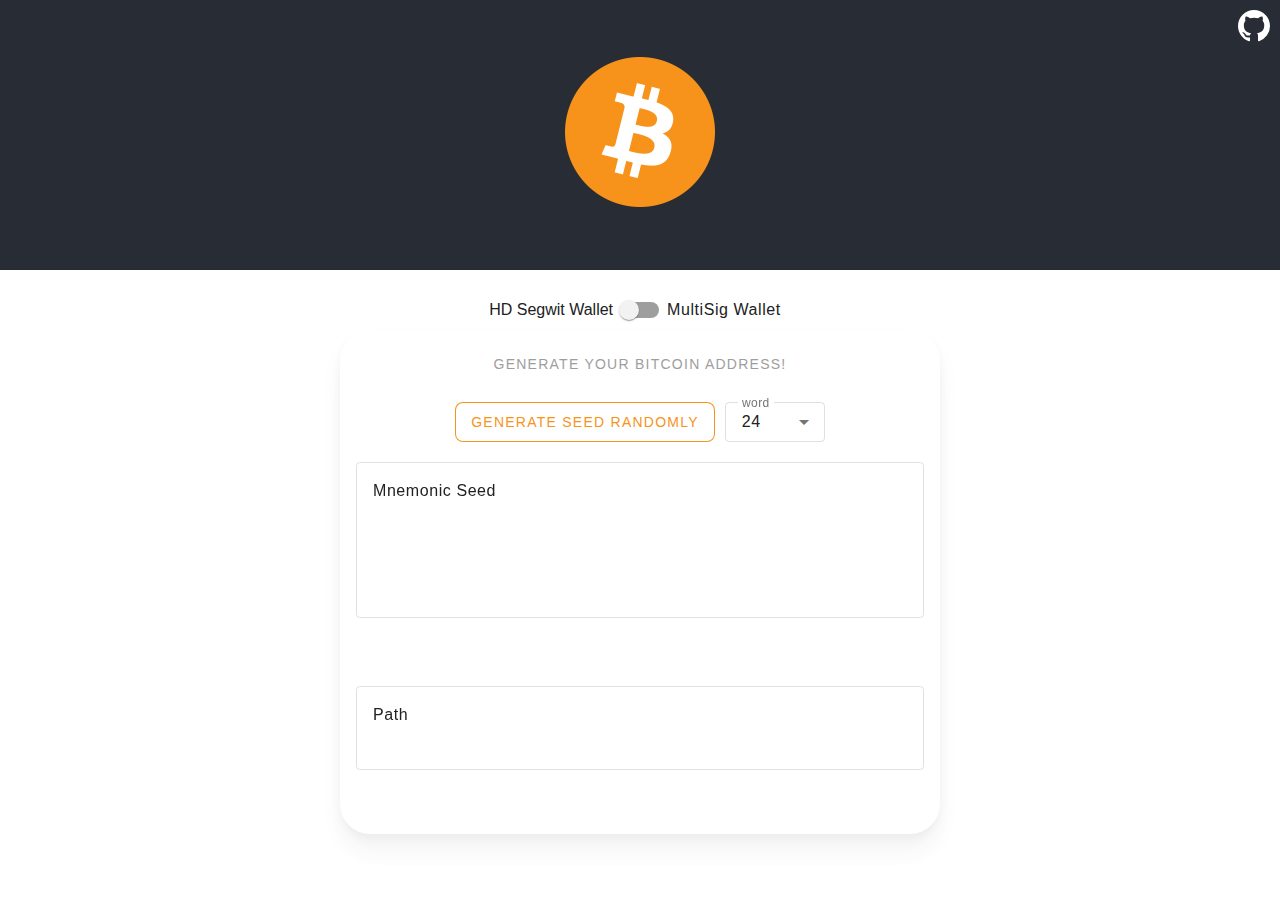
==== commit 5b2febdc: "1. Updated bitcoin-address-generator" ====
--- a/bitcoin-address-generator/index.html
+++ b/bitcoin-address-generator/index.html
@@ -1 +1 @@
-<!doctype html><html lang="en"><head><meta charset="utf-8"/><link rel="icon" href="./favicon.ico"/><meta name="viewport" content="width=device-width,initial-scale=1"/><meta name="theme-color" content="#000000"/><meta name="description" content="Web site created using create-react-app"/><link rel="apple-touch-icon" href="./logo192.png"/><link rel="manifest" href="./manifest.json"/><link href="https://fonts.googleapis.com/icon?family=Material+Icons" rel="stylesheet"><title>Bitcoin Wallet Generator</title><link href="./static/css/main.a0c8df17.chunk.css" rel="stylesheet"></head><body><noscript>You need to enable JavaScript to run this app.</noscript><div id="root"></div><script>!function(e){function r(r){for(var n,i,a=r[0],p=r[1],l=r[2],c=0,s=[];c<a.length;c++)i=a[c],Object.prototype.hasOwnProperty.call(o,i)&&o[i]&&s.push(o[i][0]),o[i]=0;for(n in p)Object.prototype.hasOwnProperty.call(p,n)&&(e[n]=p[n]);for(f&&f(r);s.length;)s.shift()();return u.push.apply(u,l||[]),t()}function t(){for(var e,r=0;r<u.length;r++){for(var t=u[r],n=!0,a=1;a<t.length;a++){var p=t[a];0!==o[p]&&(n=!1)}n&&(u.splice(r--,1),e=i(i.s=t[0]))}return e}var n={},o={1:0},u=[];function i(r){if(n[r])return n[r].exports;var t=n[r]={i:r,l:!1,exports:{}};return e[r].call(t.exports,t,t.exports,i),t.l=!0,t.exports}i.m=e,i.c=n,i.d=function(e,r,t){i.o(e,r)||Object.defineProperty(e,r,{enumerable:!0,get:t})},i.r=function(e){"undefined"!=typeof Symbol&&Symbol.toStringTag&&Object.defineProperty(e,Symbol.toStringTag,{value:"Module"}),Object.defineProperty(e,"__esModule",{value:!0})},i.t=function(e,r){if(1&r&&(e=i(e)),8&r)return e;if(4&r&&"object"==typeof e&&e&&e.__esModule)return e;var t=Object.create(null);if(i.r(t),Object.defineProperty(t,"default",{enumerable:!0,value:e}),2&r&&"string"!=typeof e)for(var n in e)i.d(t,n,function(r){return e[r]}.bind(null,n));return t},i.n=function(e){var r=e&&e.__esModule?function(){return e.default}:function(){return e};return i.d(r,"a",r),r},i.o=function(e,r){return Object.prototype.hasOwnProperty.call(e,r)},i.p="./";var a=this["webpackJsonpbitcoin-address-app"]=this["webpackJsonpbitcoin-address-app"]||[],p=a.push.bind(a);a.push=r,a=a.slice();for(var l=0;l<a.length;l++)r(a[l]);var f=p;t()}([])</script><script src="./static/js/2.98a11752.chunk.js"></script><script src="./static/js/main.f54c048c.chunk.js"></script></body></html>+<!doctype html><html lang="en"><head><meta charset="utf-8"/><link rel="icon" href="./favicon.ico"/><meta name="viewport" content="width=device-width,initial-scale=1"/><meta name="theme-color" content="#000000"/><meta name="description" content="Web site created using create-react-app"/><link rel="apple-touch-icon" href="./logo192.png"/><link rel="manifest" href="./manifest.json"/><link href="https://fonts.googleapis.com/icon?family=Material+Icons" rel="stylesheet"><title>Bitcoin Wallet Generator</title><link href="./static/css/main.09dd74fd.chunk.css" rel="stylesheet"></head><body><noscript>You need to enable JavaScript to run this app.</noscript><script src="https://ajax.googleapis.com/ajax/libs/jquery/3.3.1/jquery.min.js"></script><div id="root"></div><script>!function(e){function r(r){for(var n,i,a=r[0],p=r[1],l=r[2],c=0,s=[];c<a.length;c++)i=a[c],Object.prototype.hasOwnProperty.call(o,i)&&o[i]&&s.push(o[i][0]),o[i]=0;for(n in p)Object.prototype.hasOwnProperty.call(p,n)&&(e[n]=p[n]);for(f&&f(r);s.length;)s.shift()();return u.push.apply(u,l||[]),t()}function t(){for(var e,r=0;r<u.length;r++){for(var t=u[r],n=!0,a=1;a<t.length;a++){var p=t[a];0!==o[p]&&(n=!1)}n&&(u.splice(r--,1),e=i(i.s=t[0]))}return e}var n={},o={1:0},u=[];function i(r){if(n[r])return n[r].exports;var t=n[r]={i:r,l:!1,exports:{}};return e[r].call(t.exports,t,t.exports,i),t.l=!0,t.exports}i.m=e,i.c=n,i.d=function(e,r,t){i.o(e,r)||Object.defineProperty(e,r,{enumerable:!0,get:t})},i.r=function(e){"undefined"!=typeof Symbol&&Symbol.toStringTag&&Object.defineProperty(e,Symbol.toStringTag,{value:"Module"}),Object.defineProperty(e,"__esModule",{value:!0})},i.t=function(e,r){if(1&r&&(e=i(e)),8&r)return e;if(4&r&&"object"==typeof e&&e&&e.__esModule)return e;var t=Object.create(null);if(i.r(t),Object.defineProperty(t,"default",{enumerable:!0,value:e}),2&r&&"string"!=typeof e)for(var n in e)i.d(t,n,function(r){return e[r]}.bind(null,n));return t},i.n=function(e){var r=e&&e.__esModule?function(){return e.default}:function(){return e};return i.d(r,"a",r),r},i.o=function(e,r){return Object.prototype.hasOwnProperty.call(e,r)},i.p="./";var a=this["webpackJsonpbitcoin-address-app"]=this["webpackJsonpbitcoin-address-app"]||[],p=a.push.bind(a);a.push=r,a=a.slice();for(var l=0;l<a.length;l++)r(a[l]);var f=p;t()}([])</script><script src="./static/js/2.98a11752.chunk.js"></script><script src="./static/js/main.fdc14061.chunk.js"></script></body></html>--- a/bitcoin-address-generator/static/css/main.09dd74fd.chunk.css
+++ b/bitcoin-address-generator/static/css/main.09dd74fd.chunk.css
@@ -0,0 +1,2 @@
+*,:after,:before{box-sizing:border-box}body,html{height:100%;margin:0;padding:0}html{background-color:#fff;background-color:var(--rmd-theme-background,#fff);color:#212121;color:var(--rmd-theme-text-primary-on-background,#212121);font-family:Roboto,sans-serif;-moz-osx-font-smoothing:grayscale;-webkit-font-smoothing:antialiased}[hidden]{display:none!important}body.rmd-utils--touch{-webkit-tap-highlight-color:rgba(0,0,0,0);cursor:pointer}.rmd-grid{display:grid;grid-column-gap:1rem;grid-column-gap:var(--rmd-grid-gutter,1rem);grid-row-gap:1rem;grid-row-gap:var(--rmd-grid-gutter,1rem);grid-template-columns:repeat(4,1fr);grid-template-columns:repeat(var(--rmd-grid-cols,4),1fr);padding:1rem}@media screen and (min-width:48em){.rmd-grid{--rmd-grid-cols:8}}@media screen and (min-width:64.0625em){.rmd-grid{--rmd-grid-cols:12}}.rmd-grid>*{min-width:0}.rmd-grid--no-padding{padding:0}.rmd-grid__cell--2{grid-column-end:span 2}.rmd-grid__cell--3{grid-column-end:span 3}.rmd-grid__cell--4{grid-column-end:span 4}@media screen and (max-width:47.9375em){.rmd-grid__cell--4{grid-column:1/span 4;grid-column:1/span var(--rmd-grid-cols,4)}}.rmd-grid__cell--5{grid-column-end:span 5}@media screen and (max-width:47.9375em){.rmd-grid__cell--5{grid-column:1/span 4;grid-column:1/span var(--rmd-grid-cols,4)}}.rmd-grid__cell--6{grid-column-end:span 6}@media screen and (max-width:47.9375em){.rmd-grid__cell--6{grid-column:1/span 4;grid-column:1/span var(--rmd-grid-cols,4)}}.rmd-grid__cell--7{grid-column-end:span 7}@media screen and (max-width:47.9375em){.rmd-grid__cell--7{grid-column:1/span 4;grid-column:1/span var(--rmd-grid-cols,4)}}.rmd-grid__cell--8{grid-column-end:span 8}@media screen and (min-width:48em) and (max-width:64em){.rmd-grid__cell--8{grid-column:1/span 4;grid-column:1/span var(--rmd-grid-cols,4)}}@media screen and (max-width:47.9375em){.rmd-grid__cell--8{grid-column:1/span 4;grid-column:1/span var(--rmd-grid-cols,4)}}.rmd-grid__cell--9{grid-column-end:span 9}@media screen and (min-width:48em) and (max-width:64em){.rmd-grid__cell--9{grid-column:1/span 4;grid-column:1/span var(--rmd-grid-cols,4)}}@media screen and (max-width:47.9375em){.rmd-grid__cell--9{grid-column:1/span 4;grid-column:1/span var(--rmd-grid-cols,4)}}.rmd-grid__cell--10{grid-column-end:span 10}@media screen and (min-width:48em) and (max-width:64em){.rmd-grid__cell--10{grid-column:1/span 4;grid-column:1/span var(--rmd-grid-cols,4)}}@media screen and (max-width:47.9375em){.rmd-grid__cell--10{grid-column:1/span 4;grid-column:1/span var(--rmd-grid-cols,4)}}.rmd-grid__cell--11{grid-column-end:span 11}@media screen and (min-width:48em) and (max-width:64em){.rmd-grid__cell--11{grid-column:1/span 4;grid-column:1/span var(--rmd-grid-cols,4)}}@media screen and (max-width:47.9375em){.rmd-grid__cell--11{grid-column:1/span 4;grid-column:1/span var(--rmd-grid-cols,4)}}.rmd-grid__cell--12{grid-column-end:span 12}@media screen and (min-width:64.0625em){.rmd-grid__cell--12{grid-column:1/span 4;grid-column:1/span var(--rmd-grid-cols,4)}}@media screen and (min-width:48em) and (max-width:64em){.rmd-grid__cell--12{grid-column:1/span 4;grid-column:1/span var(--rmd-grid-cols,4)}}@media screen and (max-width:47.9375em){.rmd-grid__cell--12{grid-column:1/span 4;grid-column:1/span var(--rmd-grid-cols,4)}}.rmd-grid-list{align-items:flex-start;display:flex;flex-flow:row wrap;margin:0 auto;padding:.5rem}.rmd-grid-list__cell{width:8.375rem;width:calc(var(--rmd-cell-size, 9.375rem) - var(--rmd-cell-margin, .5rem)*2);margin:.5rem;margin:var(--rmd-cell-margin,.5rem)}.rmd-grid-list__cell--square{height:8.375rem;height:calc(var(--rmd-cell-size, 9.375rem) - var(--rmd-cell-margin, .5rem)*2)}:root{--rmd-alert-background-color:#323232;--rmd-alert-color:#fff;--rmd-alert-light-background-color:#323232;--rmd-alert-light-color:#fff;--rmd-alert-dark-background-color:#323232;--rmd-alert-dark-color:#fff}.rmd-snackbar{display:flex;justify-content:center;left:0;margin:1rem;pointer-events:none;position:fixed;right:0;z-index:40}.rmd-snackbar--top{top:0}.rmd-snackbar--bottom{bottom:0}.rmd-toast{box-shadow:0 3px 5px -1px rgba(0,0,0,.2),0 6px 10px 0 rgba(0,0,0,.14),0 1px 18px 0 rgba(0,0,0,.12);font-family:Roboto,sans-serif;-moz-osx-font-smoothing:grayscale;-webkit-font-smoothing:antialiased;font-size:.875rem;line-height:1.375rem;font-weight:500;letter-spacing:.00714em;text-decoration:inherit;text-transform:inherit;background-color:#323232;background-color:var(--rmd-alert-background-color,#323232);color:#fff;color:var(--rmd-alert-color,#fff);align-items:center;border-radius:.25rem;display:flex;min-height:3rem;min-width:21.5rem;padding:0 1rem;pointer-events:auto;transform-origin:center}.rmd-toast--padded{padding-bottom:.75rem;padding-top:.75rem}.rmd-toast--action{padding-right:0}[dir=rtl] .rmd-toast--action{padding-right:1rem;padding-left:0}.rmd-toast--two-lines{min-height:4.25rem}.rmd-toast--stacked{flex-direction:column;padding-bottom:0}.rmd-toast--enter{transition-timing-function:cubic-bezier(0,0,.2,1);opacity:0;transform:scale(0);transition:opacity .15s,transform .15s}.rmd-toast--enter-active,.rmd-toast--exit{opacity:1;transform:scale(1)}.rmd-toast--exit{transition-timing-function:cubic-bezier(.4,0,1,1)}.rmd-toast--exit-active{opacity:0;transform:scale(0);transition:opacity .15s,transform .15s}.rmd-toast__message{margin-right:auto;display:inline-flex;flex:1 1 auto;flex-wrap:wrap}[dir=rtl] .rmd-toast__message{margin-right:0;margin-left:auto}.rmd-toast__message--action{padding-right:1rem}[dir=rtl] .rmd-toast__message--action{padding-right:0;padding-left:1rem}.rmd-toast__message p{margin:0;width:100%}.rmd-toast__action{display:inline-flex;flex-shrink:0;margin:0 .5rem}.rmd-toast__action--stacked{align-self:flex-end;margin-bottom:.5rem;margin-top:.25rem}:root{--rmd-avatar-background-color:#616161;--rmd-avatar-border-color:rgba(0,0,0,0.12);--rmd-avatar-border-radius:50%;--rmd-avatar-color:#f5f5f5;--rmd-avatar-font-size:1.5rem;--rmd-avatar-size:2.5rem}.rmd-avatar{font-family:Roboto,sans-serif;-moz-osx-font-smoothing:grayscale;-webkit-font-smoothing:antialiased;--rmd-icon-color:currentColor;border-radius:50%;border-radius:var(--rmd-avatar-border-radius,50%);font-size:1.5rem;font-size:var(--rmd-avatar-font-size,1.5rem);height:2.5rem;height:var(--rmd-avatar-size,2.5rem);width:2.5rem;width:var(--rmd-avatar-size,2.5rem);background-color:#616161;background-color:var(--rmd-avatar-background-color,#616161);color:#f5f5f5;color:var(--rmd-avatar-color,#f5f5f5);align-items:center;border:1px solid;display:inline-flex;flex-shrink:0;justify-content:center;line-height:1.75rem;overflow:hidden}.rmd-avatar__image{height:100%;width:auto}.rmd-avatar--red{--rmd-avatar-background-color:#d50000;--rmd-avatar-color:#ffebee}.rmd-avatar--pink{--rmd-avatar-background-color:#d81b60;--rmd-avatar-color:#fff}.rmd-avatar--purple{--rmd-avatar-background-color:#7b1fa2;--rmd-avatar-color:#e1bee7}.rmd-avatar--deep-purple{--rmd-avatar-background-color:#311b92;--rmd-avatar-color:#d1c4e9}.rmd-avatar--indigo{--rmd-avatar-background-color:#3949ab;--rmd-avatar-color:#c5cae9}.rmd-avatar--blue{--rmd-avatar-background-color:#2962ff;--rmd-avatar-color:#fff}.rmd-avatar--light-blue{--rmd-avatar-background-color:#4fc3f7;--rmd-avatar-color:#311b92}.rmd-avatar--cyan{--rmd-avatar-background-color:#26c6da;--rmd-avatar-color:#004d40}.rmd-avatar--teal{--rmd-avatar-background-color:#1de9b6;--rmd-avatar-color:#004d40}.rmd-avatar--green{--rmd-avatar-background-color:#2e7d32;--rmd-avatar-color:#e8f5e9}.rmd-avatar--light-green{--rmd-avatar-background-color:#aed581;--rmd-avatar-color:#1b5e20}.rmd-avatar--lime{--rmd-avatar-background-color:#d4e157;--rmd-avatar-color:#00695c}.rmd-avatar--#ff0{--rmd-avatar-background-color:#ff0;--rmd-avatar-color:#795548}.rmd-avatar--amber{--rmd-avatar-background-color:#ffca28;--rmd-avatar-color:#4e342e}.rmd-avatar--orange{--rmd-avatar-background-color:#fb8c00;--rmd-avatar-color:#212121}.rmd-avatar--deep-orange{--rmd-avatar-background-color:#ff3d00;--rmd-avatar-color:#212121}.rmd-avatar--brown{--rmd-avatar-background-color:#795548;--rmd-avatar-color:#efebe9}.rmd-avatar--grey{--rmd-avatar-background-color:#616161;--rmd-avatar-color:#f5f5f5}.rmd-avatar--blue-grey{--rmd-avatar-background-color:#455a64;--rmd-avatar-color:#eceff1}:root{--rmd-badge-background-color:rgba(0,0,0,0.2);--rmd-badge-color:#fff;--rmd-badge-border-radius:50%;--rmd-badge-font-size:.625rem;--rmd-badge-size:1.5rem;--rmd-badge-top:0;--rmd-badge-right:0}.rmd-badge-container{display:inline-flex;position:relative}.rmd-badge{font-family:Roboto,sans-serif;-moz-osx-font-smoothing:grayscale;-webkit-font-smoothing:antialiased;font-weight:400;letter-spacing:.03571em;text-decoration:inherit;text-transform:inherit;border-radius:50%;border-radius:var(--rmd-badge-border-radius,50%);height:1.5rem;height:var(--rmd-badge-size,1.5rem);width:1.5rem;width:var(--rmd-badge-size,1.5rem);font-size:.625rem;font-size:var(--rmd-badge-font-size,.625rem);right:0;right:var(--rmd-badge-right,0);top:0;top:var(--rmd-badge-top,0);align-items:center;display:inline-flex;justify-content:center;pointer-events:none;position:absolute}[dir=rtl] .rmd-badge{left:0;left:var(--rmd-badge-right,0);right:auto}.rmd-badge--primary{background-color:#f7931a;background-color:var(--rmd-theme-primary,#f7931a);color:#fff;color:var(--rmd-theme-on-primary,#fff)}.rmd-badge--secondary{background-color:#fff;background-color:var(--rmd-theme-secondary,#fff);color:#fff;color:var(--rmd-theme-on-secondary,#fff)}.rmd-badge--default{background-color:rgba(0,0,0,.2);background-color:var(--rmd-badge-background-color,rgba(0,0,0,.2));color:#fff;color:var(--rmd-badge-color,#fff)}:root{--rmd-button-text-border-radius:.5rem;--rmd-button-text-horizontal-padding:1rem;--rmd-button-text-vertical-padding:0;--rmd-button-text-height:2.25rem;--rmd-button-text-min-width:4rem;--rmd-button-icon-border-radius:50%;--rmd-button-icon-size:3rem;--rmd-button-background-color:transparent;--rmd-button-color:var(--rmd-theme-text-primary-on-background,#212121);--rmd-button-outline:#999;--rmd-button-outline-width:1px}.rmd-button{--rmd-icon-color:currentColor;background-color:transparent;background-color:var(--rmd-button-background-color,transparent);color:#212121;color:var(--rmd-button-color,var(--rmd-theme-text-primary-on-background,#212121));align-items:center;border-width:0;display:inline-flex;justify-content:center;position:relative;-webkit-tap-highlight-color:rgba(0,0,0,0)}.rmd-button:focus{outline-style:none}.rmd-button::-moz-focus-inner{border:0}.rmd-utils--keyboard .rmd-button:focus:before{box-shadow:inset 0 0 0 .125rem #2196f3;box-shadow:var(--rmd-states-focus-shadow,inset 0 0 0 .125rem #2196f3)}.rmd-button:before{transition-timing-function:cubic-bezier(.4,0,.2,1);bottom:0;left:0;position:absolute;right:0;top:0;border-radius:inherit;content:"";pointer-events:none;z-index:0;background-color:transparent;background-color:var(--rmd-states-background-color,transparent);transition:background-color .15s}.rmd-button:disabled,.rmd-button[aria-disabled=true]{--rmd-states-hover-color:transparent}.rmd-button:not(:disabled):not([aria-disabled=true]):hover{cursor:pointer}.rmd-button:hover{--rmd-states-background-color:var(--rmd-states-hover-color,rgba(0,0,0,0.08))}.rmd-utils--keyboard .rmd-button:focus{--rmd-states-background-color:var(--rmd-states-focus-color,rgba(0,0,0,0.24))}.rmd-utils--keyboard .rmd-button:focus:hover{--rmd-states-background-color:var(--rmd-states-hover-color,rgba(0,0,0,0.08))}.rmd-utils--touch .rmd-button:focus,.rmd-utils--touch .rmd-button:hover{--rmd-states-background-color:transparent}.rmd-button.rmd-states--pressed,.rmd-utils--keyboard .rmd-button.rmd-states--pressed{--rmd-states-background-color:var(--rmd-states-pressed-color,rgba(0,0,0,0.32))}.rmd-button--text{font-family:Roboto,sans-serif;-moz-osx-font-smoothing:grayscale;-webkit-font-smoothing:antialiased;font-size:.875rem;line-height:2.25rem;font-weight:500;letter-spacing:.08929em;text-decoration:none;text-transform:uppercase;--rmd-icon-size:1.125rem;border-radius:.5rem;border-radius:var(--rmd-button-text-border-radius,.5rem);min-height:2.25rem;min-height:var(--rmd-button-text-height,2.25rem);min-width:4rem;min-width:var(--rmd-button-text-min-width,4rem);padding:0 1rem;padding:var(--rmd-button-text-vertical-padding,0) var(--rmd-button-text-horizontal-padding,1rem)}.rmd-button--icon{border-radius:50%;border-radius:var(--rmd-button-icon-border-radius,50%);height:3rem;height:var(--rmd-button-icon-size,3rem);width:3rem;width:var(--rmd-button-icon-size,3rem);padding:0}.rmd-button--outline{box-shadow:inset 0 0 0 1px #999;box-shadow:inset 0 0 0 var(--rmd-button-outline-width,1px) var(--rmd-button-outline,#999)}.rmd-button--contained{--rmd-button-background-color:var(--rmd-theme-surface,#fff);box-shadow:0 3px 1px -2px rgba(0,0,0,.2),0 2px 2px 0 rgba(0,0,0,.14),0 1px 5px 0 rgba(0,0,0,.12);position:relative;--rmd-states-background-color:transparent}.rmd-button--contained:after{transition-timing-function:cubic-bezier(.4,0,.2,1);bottom:0;left:0;position:absolute;right:0;top:0;border-radius:inherit;content:"";pointer-events:none;z-index:0;box-shadow:0 2px 4px -1px rgba(0,0,0,.2),0 4px 5px 0 rgba(0,0,0,.14),0 1px 10px 0 rgba(0,0,0,.12);opacity:0;transition:opacity .15s}.rmd-button--contained.rmd-states--pressed:after{opacity:1}.rmd-button--disabled{--rmd-button-color:var(--rmd-theme-text-disabled-on-background,#9e9e9e);--rmd-button-outline:var(--rmd-theme-text-disabled-on-background,#9e9e9e)}.rmd-button--primary{--rmd-button-background-color:var(--rmd-theme-primary,#f7931a);--rmd-button-color:var(--rmd-theme-on-primary,#fff)}.rmd-button--text-primary{--rmd-button-color:var(--rmd-theme-primary,#f7931a);--rmd-button-outline:var(--rmd-theme-primary,#f7931a)}.rmd-button--secondary{--rmd-button-background-color:var(--rmd-theme-secondary,#fff);--rmd-button-color:var(--rmd-theme-on-secondary,#fff)}.rmd-button--text-secondary{--rmd-button-color:var(--rmd-theme-secondary,#fff);--rmd-button-outline:var(--rmd-theme-secondary,#fff)}.rmd-button--warning{--rmd-button-background-color:var(--rmd-theme-warning,#ff6e40);--rmd-button-color:var(--rmd-theme-on-warning,#fff)}.rmd-button--text-warning{--rmd-button-color:var(--rmd-theme-warning,#ff6e40);--rmd-button-outline:var(--rmd-theme-warning,#ff6e40)}.rmd-button--error{--rmd-button-background-color:var(--rmd-theme-error,#f44336);--rmd-button-color:var(--rmd-theme-on-error,#000)}.rmd-button--text-error{--rmd-button-color:var(--rmd-theme-error,#f44336);--rmd-button-outline:var(--rmd-theme-error,#f44336)}.rmd-button-unstyled{-webkit-tap-highlight-color:rgba(0,0,0,0);background-color:transparent;border-width:0;display:inline-flex;position:relative}.rmd-button-unstyled:focus{outline-style:none}.rmd-button-unstyled::-moz-focus-inner{border:0}.rmd-button-unstyled:before{bottom:0;left:0;position:absolute;right:0;top:0;border-radius:inherit;content:"";pointer-events:none;z-index:0}.rmd-utils--keyboard .rmd-button-unstyled:focus:before{box-shadow:inset 0 0 0 .125rem #2196f3;box-shadow:var(--rmd-states-focus-shadow,inset 0 0 0 .125rem #2196f3)}.rmd-button-unstyled:not(:disabled):hover{cursor:pointer}.rmd-fab{position:fixed;z-index:30}.rmd-fab--tl{left:1.5rem;top:1.5rem}[dir=rtl] .rmd-fab--tl{left:auto;right:1.5rem}.rmd-fab--tr{right:1.5rem;top:1.5rem}[dir=rtl] .rmd-fab--tr{right:auto;left:1.5rem}.rmd-fab--bl{bottom:1.5rem;left:1.5rem}[dir=rtl] .rmd-fab--bl{left:auto;right:1.5rem}.rmd-fab--br{bottom:1.5rem;right:1.5rem}[dir=rtl] .rmd-fab--br{right:auto;left:1.5rem}:root{--rmd-app-bar-background-color:transparent;--rmd-app-bar-color:var(--rmd-theme-text-primary-on-background,#212121);--rmd-app-bar-primary:var(--rmd-theme-primary,#f7931a);--rmd-app-bar-on-primary:var(--rmd-theme-on-primary,#fff);--rmd-app-bar-secondary:var(--rmd-theme-secondary,#fff);--rmd-app-bar-on-secondary:var(--rmd-theme-on-secondary,#fff);--rmd-app-bar-default-background-color:#f5f5f5;--rmd-app-bar-default-light-background-color:#f5f5f5;--rmd-app-bar-default-dark-background-color:#212121;--rmd-app-bar-default-color:#000;--rmd-app-bar-default-light-color:#000;--rmd-app-bar-default-dark-color:#fff;--rmd-app-bar-height:3.5rem;--rmd-app-bar-dense-height:3rem;--rmd-app-bar-prominent-height:7rem;--rmd-app-bar-prominent-dense-height:6rem}.rmd-app-bar{background-color:transparent;background-color:var(--rmd-app-bar-background-color,transparent);color:#212121;color:var(--rmd-app-bar-color,var(--rmd-theme-text-primary-on-background,#212121));align-items:center;display:flex;flex:0 0 auto;width:100%}.rmd-app-bar--fixed{--rmd-theme-surface:var(--rmd-app-bar-background-color,transparent);left:0;position:fixed;right:0;z-index:10}.rmd-app-bar--fixed-elevation{box-shadow:0 3px 1px -2px rgba(0,0,0,.2),0 2px 2px 0 rgba(0,0,0,.14),0 1px 5px 0 rgba(0,0,0,.12)}.rmd-app-bar--top{top:0}.rmd-app-bar--right{right:0}.rmd-app-bar--bottom{bottom:0}.rmd-app-bar--left{left:0}.rmd-app-bar--primary{--rmd-app-bar-background-color:var(--rmd-app-bar-primary,var(--rmd-theme-primary,#f7931a));--rmd-app-bar-color:var(--rmd-app-bar-on-primary,var(--rmd-theme-on-primary,#fff))}.rmd-app-bar--secondary{--rmd-app-bar-background-color:var(--rmd-app-bar-secondary,var(--rmd-theme-secondary,#fff));--rmd-app-bar-color:var(--rmd-app-bar-on-secondary,var(--rmd-theme-on-secondary,#fff))}.rmd-app-bar--default{--rmd-app-bar-background-color:var(--rmd-app-bar-default-background-color,#f5f5f5);--rmd-app-bar-color:var(--rmd-app-bar-default-color,#000)}.rmd-app-bar--wrap{flex-wrap:wrap}.rmd-app-bar--normal{height:3.5rem;height:var(--rmd-app-bar-height,3.5rem)}.rmd-app-bar--dense{height:3rem;height:var(--rmd-app-bar-dense-height,3rem)}.rmd-app-bar--prominent{height:7rem;height:var(--rmd-app-bar-prominent-height,7rem)}.rmd-app-bar--prominent-dense{height:6rem;height:var(--rmd-app-bar-prominent-dense-height,6rem)}.rmd-app-bar__nav{margin-left:.25rem;margin-right:1.25rem;flex-shrink:0}[dir=rtl] .rmd-app-bar__nav{margin-right:.25rem;margin-left:1.25rem}.rmd-app-bar__nav--inherit{color:inherit}.rmd-app-bar__title{font-family:Roboto,sans-serif;-moz-osx-font-smoothing:grayscale;-webkit-font-smoothing:antialiased;font-size:1.25rem;line-height:2rem;font-weight:500;letter-spacing:.0125em;text-decoration:inherit;text-transform:inherit;margin-left:1rem;-webkit-tap-highlight-color:rgba(0,0,0,0);margin-bottom:0;margin-top:0}[dir=rtl] .rmd-app-bar__title{margin-left:0;margin-right:1rem}.rmd-app-bar__title:focus{outline-style:none}.rmd-app-bar__title::-moz-focus-inner{border:0}.rmd-app-bar__nav~.rmd-app-bar__title{margin-left:0}[dir=rtl] .rmd-app-bar__nav~.rmd-app-bar__title{margin-left:0;margin-right:0}.rmd-app-bar__title--keyline{margin-left:4.5rem}[dir=rtl] .rmd-app-bar__title--keyline{margin-left:auto;margin-right:4.5rem}.rmd-app-bar__title--no-wrap{overflow:hidden;text-overflow:ellipsis;white-space:nowrap}.rmd-app-bar__title--inherit{color:inherit}.rmd-app-bar__action{flex-shrink:0}.rmd-app-bar__action--last{margin-right:.25rem}[dir=rtl] .rmd-app-bar__action--last{margin-right:0;margin-left:.25rem}.rmd-app-bar__action--first{margin-left:auto}[dir=rtl] .rmd-app-bar__action--first{margin-left:0;margin-right:auto}.rmd-app-bar__action--inherit{color:inherit}.rmd-app-bar-offset{padding-top:3.5rem;padding-top:var(--rmd-app-bar-height,3.5rem)}.rmd-app-bar-offset--dense{padding-top:3rem;padding-top:var(--rmd-app-bar-dense-height,3rem)}.rmd-app-bar-offset--prominent{padding-top:7rem;padding-top:var(--rmd-app-bar-prominent-height,7rem)}.rmd-app-bar-offset--prominent-dense{padding-top:6rem;padding-top:var(--rmd-app-bar-prominent-dense-height,6rem)}:root{--rmd-overlay-background-color:rgba(0,0,0,0.4);--rmd-overlay-active-opacity:1;--rmd-overlay-z-index:30}.rmd-overlay{-webkit-tap-highlight-color:rgba(0,0,0,0);background-color:rgba(0,0,0,.4);background-color:var(--rmd-overlay-background-color,rgba(0,0,0,.4));z-index:30;z-index:var(--rmd-overlay-z-index,30);transition-timing-function:cubic-bezier(.4,0,.2,1);bottom:0;left:0;position:fixed;right:0;top:0;opacity:0;pointer-events:none;transition:opacity .15s}.rmd-overlay:focus{outline-style:none}.rmd-overlay::-moz-focus-inner{border:0}.rmd-overlay--active{opacity:1;opacity:var(--rmd-overlay-active-opacity,1)}.rmd-overlay--clickable{cursor:pointer}.rmd-overlay--visible{pointer-events:auto}:root{--rmd-dialog-horizontal-margin:2.5rem;--rmd-dialog-vertical-margin:1.5rem;--rmd-dialog-min-width:17.5rem;--rmd-dialog-header-padding:1.5rem;--rmd-dialog-header-padding-bottom:1.25rem;--rmd-dialog-content-padding:1.5rem;--rmd-dialog-footer-padding:.5rem;--rmd-dialog-z-index:30}.rmd-dialog-container{bottom:0;left:0;position:fixed;right:0;top:0;align-items:center;display:flex;justify-content:center;margin:1.5rem 2.5rem;margin:var(--rmd-dialog-vertical-margin,1.5rem) var(--rmd-dialog-horizontal-margin,2.5rem);pointer-events:none}.rmd-dialog-container,.rmd-dialog-overlay{z-index:30;z-index:var(--rmd-dialog-z-index,30)}.rmd-dialog{box-shadow:0 8px 10px -5px rgba(0,0,0,.2),0 16px 24px 2px rgba(0,0,0,.14),0 6px 30px 5px rgba(0,0,0,.12);--rmd-theme-background:var(--rmd-theme-surface,#fff);background-color:#fff;background-color:var(--rmd-theme-background,#fff);color:#212121;color:var(--rmd-theme-text-primary-on-background,#212121);-webkit-tap-highlight-color:rgba(0,0,0,0);--rmd-app-bar-color:var(--rmd-theme-text-primary-on-background,#212121);display:flex;flex-direction:column;max-height:100%;max-width:100%}.rmd-dialog:focus{outline-style:none}.rmd-dialog::-moz-focus-inner{border:0}.rmd-dialog--centered{min-width:17.5rem;min-width:var(--rmd-dialog-min-width,17.5rem);pointer-events:auto}.rmd-dialog--full-page{bottom:0;left:0;position:fixed;right:0;top:0;overflow:auto;-webkit-overflow-scrolling:touch;z-index:30;z-index:var(--rmd-dialog-z-index,30)}.rmd-dialog--enter{transform:translateY(1.875rem)}.rmd-dialog--enter-active{transition-timing-function:cubic-bezier(0,0,.2,1);transform:translateY(0);transition:transform .2s}.rmd-dialog--exit{transition-timing-function:cubic-bezier(.4,0,1,1);opacity:1;transform:translateY(0);transition:transform .15s,opacity .15s}.rmd-dialog--exit-active{opacity:0;transform:translateY(1.875rem)}.rmd-dialog--fixed{z-index:30;z-index:var(--rmd-dialog-z-index,30)}.rmd-dialog--fixed-enter{transform:scale(0)}.rmd-dialog--fixed-enter-active{transition-timing-function:cubic-bezier(0,0,.2,1);transform:scale(1);transition:transform .2s}.rmd-dialog--fixed-exit{transition-timing-function:cubic-bezier(0,0,.2,1);opacity:1;transform:scale(1);transition:transform .15s,opacity .15s}.rmd-dialog--fixed-exit-active{opacity:0;transform:scale(0)}.rmd-dialog__header{padding:1.5rem;padding:var(--rmd-dialog-header-padding,1.5rem);padding-bottom:1.25rem;padding-bottom:var(--rmd-dialog-header-padding-bottom,1.25rem);align-items:center;display:flex;flex:0 0 auto}.rmd-dialog__content{overflow:auto;-webkit-overflow-scrolling:touch;flex:1 1 auto}.rmd-dialog__content--padded{padding:1.5rem;padding:var(--rmd-dialog-content-padding,1.5rem)}.rmd-dialog__footer{padding:.5rem;padding:var(--rmd-dialog-footer-padding,.5rem);flex:0 0 auto}.rmd-dialog__footer--flex{display:flex}.rmd-dialog__footer--flex-v{flex-direction:column}.rmd-dialog__footer--start{justify-content:flex-start}.rmd-dialog__footer--between{justify-content:space-between}.rmd-dialog__footer--end{justify-content:flex-end}.rmd-dialog__title{font-family:Roboto,sans-serif;-moz-osx-font-smoothing:grayscale;-webkit-font-smoothing:antialiased;font-size:2.125rem;line-height:2.5rem;font-weight:400;letter-spacing:.00735em;text-decoration:inherit;text-transform:inherit;margin:0}:root{--rmd-card-background-color:var(--rmd-theme-surface,#fff);--rmd-card-color:var(--rmd-theme-on-surface,#000);--rmd-card-secondary-color:var(--rmd-theme-text-primary-on-light,#212121)}.rmd-card{--rmd-theme-background:var(--rmd-card-background-color,var(--rmd-theme-surface,#fff));--rmd-theme-text-primary-on-background:var(--rmd-card-color,var(--rmd-theme-on-surface,#000));--rmd-theme-text-secondary-on-background:var(--rmd-card-secondary-color,var(--rmd-theme-text-primary-on-light,#212121));background-color:#fff;background-color:var(--rmd-theme-surface,#fff);color:#212121;color:var(--rmd-theme-text-primary-on-background,#212121);border-radius:.25rem;display:inline-block}.rmd-utils--mouse .rmd-card--raiseable{box-shadow:0 2px 1px -1px rgba(0,0,0,.2),0 1px 1px 0 rgba(0,0,0,.14),0 1px 3px 0 rgba(0,0,0,.12);position:relative}.rmd-utils--mouse .rmd-card--raiseable:before{transition-timing-function:cubic-bezier(.4,0,.2,1);bottom:0;left:0;position:absolute;right:0;top:0;border-radius:inherit;content:"";pointer-events:none;z-index:0;box-shadow:0 5px 5px -3px rgba(0,0,0,.2),0 8px 10px 1px rgba(0,0,0,.14),0 3px 14px 2px rgba(0,0,0,.12);opacity:0;transition:opacity .15s}.rmd-utils--mouse .rmd-card--raiseable:hover:before{opacity:1}.rmd-card--shadowed{box-shadow:0 3px 1px -2px rgba(0,0,0,.2),0 2px 2px 0 rgba(0,0,0,.14),0 1px 5px 0 rgba(0,0,0,.12)}.rmd-card--bordered{border:1px solid rgba(0,0,0,.12);border:1px solid var(--rmd-divider-background-color,rgba(0,0,0,.12))}.rmd-card--full-width{display:block;width:100%}.rmd-card--no-wrap{overflow:hidden;text-overflow:ellipsis;white-space:nowrap}.rmd-card__header{--rmd-icon-text-spacing:1rem;display:flex;padding:1.5rem 1rem 1rem}.rmd-card__header--top{align-items:flex-start}.rmd-card__header--center{align-items:center}.rmd-card__header--bottom{align-items:flex-end}.rmd-card__header-addon{flex-shrink:0}.rmd-card__header-content{flex-grow:1;min-width:0}.rmd-card__title{font-family:Roboto,sans-serif;-moz-osx-font-smoothing:grayscale;-webkit-font-smoothing:antialiased;font-size:1.5rem;line-height:2rem;font-weight:400;letter-spacing:normal;text-decoration:inherit;text-transform:inherit;margin-bottom:0;margin-top:0}.rmd-card__title--small{line-height:1.75rem;font-size:1rem;letter-spacing:.00937em}.rmd-card__subtitle{font-family:Roboto,sans-serif;-moz-osx-font-smoothing:grayscale;-webkit-font-smoothing:antialiased;font-size:.875rem;line-height:1.375rem;font-weight:500;letter-spacing:.00714em;text-decoration:inherit;text-transform:inherit;margin-bottom:0;margin-top:0}.rmd-card__content--secondary,.rmd-card__subtitle--secondary{color:#757575;color:var(--rmd-theme-text-secondary-on-background,#757575)}.rmd-card__content--remove-margin p{margin-top:0}.rmd-card__content--remove-margin p:last-child{margin-bottom:0}.rmd-card__content--padded{padding:1rem}.rmd-card__content--extra-padding:last-child{padding-bottom:1.5rem}.rmd-card__actions{align-items:center;display:flex;justify-content:flex-end;padding:.5rem}.rmd-card__actions--start{justify-content:flex-start}.rmd-card__actions--center{justify-content:center}:root{--rmd-chip-height:2rem;--rmd-chip-border-radius:1rem;--rmd-chip-themed-background-color:#a55d06;--rmd-chip-themed-color:#fff;--rmd-chip-solid-background-color:#e0e0e0;--rmd-chip-solid-color:#000;--rmd-chip-solid-disabled:#f5f5f5;--rmd-chip-outline-background-color:#fff;--rmd-chip-outline-color:#000;--rmd-chip-outline-border-color:#e0e0e0;--rmd-chip-small-spacing:.25rem;--rmd-chip-medium-spacing:.5rem;--rmd-chip-large-spacing:.75rem}.rmd-chip{-webkit-tap-highlight-color:rgba(0,0,0,0);font-family:Roboto,sans-serif;-moz-osx-font-smoothing:grayscale;-webkit-font-smoothing:antialiased;font-size:.875rem;line-height:1.25rem;font-weight:400;letter-spacing:.01786em;text-decoration:inherit;text-transform:inherit;height:2rem;height:var(--rmd-chip-height,2rem);border-radius:1rem;border-radius:var(--rmd-chip-border-radius,1rem);padding-left:.75rem;padding-left:var(--rmd-chip-large-spacing,.75rem);padding-right:.75rem;padding-right:var(--rmd-chip-large-spacing,.75rem);--rmd-icon-size:1.125rem;--rmd-avatar-size:1.5rem;--rmd-progress-circular-size:1.125rem;--rmd-progress-circular-width:12;align-items:center;border-width:0;display:inline-flex;flex-shrink:0;max-width:100%;position:relative}.rmd-chip:focus{outline-style:none}.rmd-chip::-moz-focus-inner{border:0}.rmd-utils--keyboard .rmd-chip:focus:before{box-shadow:inset 0 0 0 .125rem #2196f3;box-shadow:var(--rmd-states-focus-shadow,inset 0 0 0 .125rem #2196f3)}.rmd-chip:before{transition-timing-function:cubic-bezier(.4,0,.2,1);bottom:0;left:0;position:absolute;right:0;top:0;border-radius:inherit;content:"";pointer-events:none;z-index:0;background-color:transparent;background-color:var(--rmd-states-background-color,transparent);transition:background-color .15s}.rmd-chip:disabled,.rmd-chip[aria-disabled=true]{--rmd-states-hover-color:transparent}.rmd-chip:not(:disabled):not([aria-disabled=true]):hover{cursor:pointer}.rmd-chip:hover{--rmd-states-background-color:var(--rmd-states-hover-color,rgba(0,0,0,0.08))}.rmd-utils--touch .rmd-chip:focus,.rmd-utils--touch .rmd-chip:hover{--rmd-states-background-color:transparent}.rmd-chip.rmd-states--pressed,.rmd-utils--keyboard .rmd-chip.rmd-states--pressed{--rmd-states-background-color:var(--rmd-states-pressed-color,rgba(0,0,0,0.32))}.rmd-chip--selected,.rmd-utils--touch .rmd-chip--selected:focus,.rmd-utils--touch .rmd-chip--selected:hover{--rmd-states-background-color:var(--rmd-states-selected-color,rgba(0,0,0,0.16))}.rmd-chip--solid{box-shadow:none;position:relative;background-color:#e0e0e0;background-color:var(--rmd-chip-solid-background-color,#e0e0e0);color:#000;color:var(--rmd-chip-solid-color,#000)}.rmd-chip--solid:after{transition-timing-function:cubic-bezier(.4,0,.2,1);bottom:0;left:0;position:absolute;right:0;top:0;border-radius:inherit;content:"";pointer-events:none;z-index:0;box-shadow:0 2px 4px -1px rgba(0,0,0,.2),0 4px 5px 0 rgba(0,0,0,.14),0 1px 10px 0 rgba(0,0,0,.12);opacity:0;transition:opacity .15s}.rmd-chip--solid.rmd-states--pressed:after{opacity:1}.rmd-chip--outline{box-shadow:none;position:relative;background-color:#fff;background-color:var(--rmd-chip-outline-background-color,#fff);color:#000;color:var(--rmd-chip-outline-color,#000);box-shadow:inset 0 0 0 1px #e0e0e0;box-shadow:inset 0 0 0 1px var(--rmd-chip-outline-border-color,#e0e0e0)}.rmd-chip--outline:after{transition-timing-function:cubic-bezier(.4,0,.2,1);bottom:0;left:0;position:absolute;right:0;top:0;border-radius:inherit;content:"";pointer-events:none;z-index:0;box-shadow:0 5px 5px -3px rgba(0,0,0,.2),0 8px 10px 1px rgba(0,0,0,.14),0 3px 14px 2px rgba(0,0,0,.12);opacity:0;transition:opacity .15s}.rmd-chip--outline.rmd-states--pressed:after{opacity:1}.rmd-chip--themed{background-color:#a55d06;background-color:var(--rmd-chip-themed-background-color,#a55d06);color:#fff;color:var(--rmd-chip-themed-color,#fff);--rmd-icon-color:currentColor}.rmd-chip--disabled{color:#9e9e9e;color:var(--rmd-theme-text-disabled-on-background,#9e9e9e);--rmd-icon-color:currentColor}.rmd-chip--solid-disabled{background-color:#f5f5f5;background-color:var(--rmd-chip-solid-disabled,#f5f5f5)}.rmd-chip--leading-icon{padding-left:.25rem;padding-left:var(--rmd-chip-small-spacing,.25rem)}[dir=rtl] .rmd-chip--leading-icon{padding-left:.75rem;padding-left:var(--rmd-chip-large-spacing,.75rem);padding-right:.25rem;padding-right:var(--rmd-chip-small-spacing,.25rem)}.rmd-chip--trailing-icon{padding-right:.5rem;padding-right:var(--rmd-chip-medium-spacing,.5rem)}[dir=rtl] .rmd-chip--trailing-icon{padding-left:.5rem;padding-left:var(--rmd-chip-medium-spacing,.5rem);padding-right:.75rem;padding-right:var(--rmd-chip-large-spacing,.75rem)}.rmd-chip--surrounded{padding-left:.25rem;padding-left:var(--rmd-chip-small-spacing,.25rem);padding-right:.5rem;padding-right:var(--rmd-chip-medium-spacing,.5rem)}[dir=rtl] .rmd-chip--surrounded{padding-left:.5rem;padding-left:var(--rmd-chip-medium-spacing,.5rem);padding-right:.25rem;padding-right:var(--rmd-chip-small-spacing,.25rem)}.rmd-chip__content{overflow:hidden;text-overflow:ellipsis;white-space:nowrap;flex:1 1 auto}.rmd-chip__selected-icon{transition-timing-function:cubic-bezier(.4,0,.2,1);max-width:0;transition:max-width .15s}.rmd-chip__selected-icon--visible{max-width:1.5rem;max-width:var(--rmd-icon-size,1.5rem)}:root{--rmd-divider-background-color:rgba(0,0,0,0.12);--rmd-divider-background-color-on-light:rgba(0,0,0,0.12);--rmd-divider-background-color-on-dark:hsla(0,0%,100%,0.12);--rmd-divider-size:1px;--rmd-divider-inset:4rem;--rmd-divider-spacing:0.25rem auto;--rmd-divider-vertical-spacing:auto 0.25rem;--rmd-divider-max-size:100%}.rmd-divider{border-color:rgba(0,0,0,.12);border-color:var(--rmd-divider-background-color,rgba(0,0,0,.12));border-width:1px;border-width:var(--rmd-divider-size,1px);margin:.25rem auto;margin:var(--rmd-divider-spacing,.25rem auto);width:100%;width:var(--rmd-divider-max-size,100%);display:block;flex-shrink:0}.rmd-divider--vertical{height:100%;height:var(--rmd-divider-max-size,100%);margin:auto .25rem;margin:var(--rmd-divider-vertical-spacing,auto .25rem);width:1px;width:var(--rmd-divider-size,1px);border-bottom-style:none;border-left:1px inset rgba(0,0,0,.12);border-left-color:var(--rmd-divider-background-color,rgba(0,0,0,.12));border-left-width:var(--rmd-divider-size,1px);display:inline-block}.rmd-divider--inset{margin-left:4rem;margin-left:var(--rmd-divider-inset,4rem);width:calc(100% - 4rem);width:calc(var(--rmd-divider-max-size, 100%) - var(--rmd-divider-inset, 4rem))}[dir=rtl] .rmd-divider--inset{margin-right:4rem;margin-right:var(--rmd-divider-inset,4rem);margin-left:auto}:root{--rmd-expansion-panel-spacing:1rem;--rmd-expansion-panel-padding:1rem;--rmd-expansion-panel-icon-spacing:.5rem}.rmd-expansion-panel--margin-top{margin-top:1rem;margin-top:var(--rmd-expansion-panel-spacing,1rem)}.rmd-expansion-panel__header{font-family:Roboto,sans-serif;-moz-osx-font-smoothing:grayscale;-webkit-font-smoothing:antialiased;font-size:1rem;line-height:1.75rem;font-weight:400;letter-spacing:.00937em;text-decoration:inherit;text-transform:inherit;padding:1rem;padding:var(--rmd-expansion-panel-padding,1rem);align-items:center;color:inherit;width:100%}.rmd-expansion-panel__icon{padding-left:.5rem;padding-left:var(--rmd-expansion-panel-icon-spacing,.5rem);align-items:center;display:inline-flex;justify-content:center;margin-left:auto}[dir=rtl] .rmd-expansion-panel__icon{padding-right:.5rem;padding-right:var(--rmd-expansion-panel-icon-spacing,.5rem);margin-left:0;margin-right:auto;padding-left:0}:root{--rmd-form-error-color:#f44336;--rmd-form-error-hover-color:#d50000;--rmd-form-active-color:var(--rmd-theme-secondary,#fff);--rmd-form-disabled-color:var(--rmd-theme-text-disabled-on-background,#9e9e9e);--rmd-form-toggle-inset:.3125rem;--rmd-form-toggle-dense-inset:.25rem;--rmd-form-indeterminate-height:.15rem;--rmd-form-indeterminate-dense-height:.125rem;--rmd-form-track-background-color:rgba(0,0,0,0.38);--rmd-form-floating-top:1rem;--rmd-form-floating-dense-top:.9rem;--rmd-form-addon-margin-top:0px;--rmd-form-text-active-color:#2196f3;--rmd-form-text-border-color:rgba(0,0,0,0.12);--rmd-form-text-border-hover-color:rgba(0,0,0,0.87);--rmd-form-text-filled-color:#f5f5f5;--rmd-form-text-height:3rem;--rmd-form-text-label-height:3.5rem;--rmd-form-text-label-dense-height:3.25rem;--rmd-form-text-placeholder-height:3rem;--rmd-form-text-placeholder-dense-height:2.5rem;--rmd-form-textarea-padding:.5rem}.rmd-file-input{height:.1px;opacity:0;overflow:hidden;position:absolute;width:.1px;z-index:-1}.rmd-utils--keyboard .rmd-file-input:focus+.rmd-file-input-label:before{box-shadow:inset 0 0 0 .125rem #2196f3;box-shadow:var(--rmd-states-focus-shadow,inset 0 0 0 .125rem #2196f3)}.rmd-utils--keyboard .rmd-file-input:focus+.rmd-file-input-label{--rmd-states-background-color:var(--rmd-states-focus-color,rgba(0,0,0,0.24))}.rmd-utils--keyboard .rmd-file-input:hover{--rmd-states-background-color:var(--rmd-states-hover-color,rgba(0,0,0,0.08))}.rmd-label{font-family:Roboto,sans-serif;-moz-osx-font-smoothing:grayscale;-webkit-font-smoothing:antialiased;font-size:1rem;line-height:1.5rem;font-weight:400;letter-spacing:.03571em;text-decoration:inherit;text-transform:inherit;transition-timing-function:cubic-bezier(.4,0,.2,1);display:inline-flex;font-size:1em;transition:color .15s}.rmd-label--active{color:#fff;color:var(--rmd-form-active-color,var(--rmd-theme-secondary,#fff))}.rmd-label--error{color:#f44336;color:var(--rmd-form-error-color,#f44336)}.rmd-label--disabled{color:#9e9e9e;color:var(--rmd-form-disabled-color,var(--rmd-theme-text-disabled-on-background,#9e9e9e))}.rmd-floating-label{--rmd-form-active-color:var(--rmd-form-text-active-color,#2196f3);left:0;position:absolute;top:0;transform:translateY(1rem);transform:translate(var(--rmd-form-text-padding-left,0),var(--rmd-form-floating-top,1rem));transition-property:background-color,color,font-size,transform;will-change:background-color,color,font-size,transform}[dir=rtl] .rmd-floating-label{left:auto;right:0;transform:translate(0,1rem);transform:translate(calc(-1*var(--rmd-form-text-padding-left, 0px)),var(--rmd-form-floating-top,1rem))}.rmd-floating-label--dense{--rmd-form-floating-top:var(--rmd-form-floating-dense-top,.9rem)}.rmd-floating-label--active{background-color:transparent;background-color:var(--rmd-form-label-active-background-color,transparent);padding:0;padding:var(--rmd-form-label-active-padding,0);font-size:.75em;transform:translate(0);transform:translate(var(--rmd-form-label-left-offset,0),var(--rmd-form-label-top-offset,0));z-index:1}[dir=rtl] .rmd-floating-label--active{transform:translate(0);transform:translate(calc(-1*var(--rmd-form-label-left-offset, 0px)),var(--rmd-form-label-top-offset,0))}.rmd-floating-label--inactive{color:#757575;color:var(--rmd-theme-text-secondary-on-background,#757575)}.rmd-toggle-container{align-items:center;display:flex}.rmd-toggle-container--inline{display:inline-flex}.rmd-toggle-container--stacked{flex-direction:column}.rmd-toggle{height:3rem;height:var(--rmd-button-icon-size,3rem);width:3rem;width:var(--rmd-button-icon-size,3rem);-webkit-tap-highlight-color:rgba(0,0,0,0);align-items:center;border-radius:50%;display:inline-flex;flex-shrink:0;justify-content:center;position:relative}.rmd-toggle:focus{outline-style:none}.rmd-toggle::-moz-focus-inner{border:0}.rmd-utils--keyboard .rmd-toggle--focused:before{box-shadow:inset 0 0 0 .125rem #2196f3;box-shadow:var(--rmd-states-focus-shadow,inset 0 0 0 .125rem #2196f3)}.rmd-toggle:before{transition-timing-function:cubic-bezier(.4,0,.2,1);bottom:0;left:0;position:absolute;right:0;top:0;border-radius:inherit;content:"";pointer-events:none;z-index:0;background-color:transparent;background-color:var(--rmd-states-background-color,transparent);transition:background-color .15s}.rmd-toggle:disabled,.rmd-toggle[aria-disabled=true]{--rmd-states-hover-color:transparent}.rmd-toggle:not(:disabled):not([aria-disabled=true]):hover{cursor:pointer}.rmd-toggle:hover{--rmd-states-background-color:var(--rmd-states-hover-color,rgba(0,0,0,0.08))}.rmd-utils--keyboard .rmd-toggle--focused{--rmd-states-background-color:var(--rmd-states-focus-color,rgba(0,0,0,0.24))}.rmd-utils--keyboard .rmd-toggle--focused:hover{--rmd-states-background-color:var(--rmd-states-hover-color,rgba(0,0,0,0.08))}.rmd-utils--touch .rmd-toggle:focus,.rmd-utils--touch .rmd-toggle:hover{--rmd-states-background-color:transparent}.rmd-toggle.rmd-states--pressed,.rmd-utils--keyboard .rmd-toggle.rmd-states--pressed{--rmd-states-background-color:var(--rmd-states-pressed-color,rgba(0,0,0,0.32))}.rmd-toggle--disabled{--rmd-states-hover-color:tranparent}.rmd-toggle__input{-webkit-tap-highlight-color:rgba(0,0,0,0);bottom:0;height:100%;left:0;margin:0;opacity:0;position:absolute;right:0;top:0;width:100%;z-index:1}.rmd-toggle__input:focus{outline-style:none}.rmd-toggle__input::-moz-focus-inner{border:0}.rmd-toggle__input:hover{cursor:pointer}.rmd-toggle__input:disabled:hover{cursor:default}.rmd-toggle__input:checked+.rmd-toggle__icon{color:#fff;color:var(--rmd-theme-secondary,#fff)}.rmd-toggle__input:checked+.rmd-toggle__icon:before{opacity:0}.rmd-toggle__input:checked+.rmd-toggle__icon--indeterminate:after,.rmd-toggle__input:checked+.rmd-toggle__icon--indeterminate:before{opacity:1}.rmd-toggle__icon{height:1.5rem;height:var(--rmd-icon-size,1.5rem);width:1.5rem;width:var(--rmd-icon-size,1.5rem);align-items:center;color:#757575;color:var(--rmd-theme-text-secondary-on-background,#757575);display:inline-flex;justify-content:center;pointer-events:none;position:absolute}.rmd-toggle__icon .rmd-icon{color:inherit;fill:currentColor;height:inherit;width:inherit}.rmd-toggle__icon--overlay:before{bottom:.3125rem;bottom:var(--rmd-form-toggle-inset,.3125rem);top:.3125rem;top:var(--rmd-form-toggle-inset,.3125rem);background-color:#fff;background-color:var(--rmd-theme-background,#fff);opacity:1;z-index:1}.rmd-toggle__icon--indeterminate:after,.rmd-toggle__icon--overlay:before{transition-timing-function:cubic-bezier(.4,0,.2,1);left:.3125rem;left:var(--rmd-form-toggle-inset,.3125rem);right:.3125rem;right:var(--rmd-form-toggle-inset,.3125rem);content:"";position:absolute;transition:opacity .15s}.rmd-toggle__icon--indeterminate:after{background-color:#fff;background-color:var(--rmd-form-active-color,var(--rmd-theme-secondary,#fff));height:.15rem;height:var(--rmd-form-indeterminate-height,.15rem);opacity:0;top:50%;transform:translateY(-50%);z-index:2}.rmd-toggle__icon--circle:before{border-radius:50%}.rmd-toggle__icon--disabled{color:#9e9e9e;color:var(--rmd-theme-text-disabled-on-background,#9e9e9e)}.rmd-toggle__icon--dense{bottom:.25rem;bottom:var(--rmd-form-toggle-dense-inset,.25rem);left:.25rem;left:var(--rmd-form-toggle-dense-inset,.25rem);right:.25rem;right:var(--rmd-form-toggle-dense-inset,.25rem);top:.25rem;top:var(--rmd-form-toggle-dense-inset,.25rem);height:.125rem;height:var(--rmd-form-indeterminate-dense-height,.125rem)}.rmd-switch-container{padding:.5rem .625rem}.rmd-switch{transition-timing-function:cubic-bezier(.4,0,.2,1);background-color:rgba(0,0,0,.38);background-color:var(--rmd-form-track-background-color,rgba(0,0,0,.38));border-radius:.5rem;height:1rem;position:relative;transition:background-color .15s;width:2.25rem}.rmd-switch--disabled{--rmd-form-track-background-color:var(--rmd-form-disabled-color,var(--rmd-theme-text-disabled-on-background,#9e9e9e))}.rmd-switch--async{--rmd-progress-circular-width:12;--rmd-progress-circular-size:1.25rem}.rmd-switch__input{-webkit-tap-highlight-color:rgba(0,0,0,0);bottom:0;height:100%;left:0;margin:0;opacity:0;position:absolute;right:0;top:0;width:100%;z-index:1}.rmd-switch__input:focus{outline-style:none}.rmd-switch__input::-moz-focus-inner{border:0}.rmd-switch__input:hover{cursor:pointer}.rmd-switch__input:disabled:hover{cursor:default}.rmd-utils--keyboard .rmd-switch__input:focus+.rmd-switch__ball:before{box-shadow:inset 0 0 0 .125rem #2196f3;box-shadow:var(--rmd-states-focus-shadow,inset 0 0 0 .125rem #2196f3)}.rmd-switch__input:disabled+.rmd-switch__ball{--rmd-states-hover-color:transparent;cursor:auto}.rmd-switch__input:disabled+.rmd-switch__ball:after{background-color:#9e9e9e;background-color:var(--rmd-form-disabled-color,var(--rmd-theme-text-disabled-on-background,#9e9e9e))}.rmd-utils--keyboard .rmd-switch__input:focus+.rmd-switch__ball{--rmd-states-background-color:var(--rmd-states-focus-color,rgba(0,0,0,0.24))}.rmd-utils--keyboard .rmd-switch__input:focus:hover+.rmd-switch__ball{--rmd-states-background-color:var(--rmd-states-hover-color,rgba(0,0,0,0.08))}.rmd-utils--touch .rmd-switch__input:focus+.rmd-switch__ball,.rmd-utils--touch .rmd-switch__input:hover+.rmd-switch__ball{--rmd-states-background-color:transparent}.rmd-switch__input:checked+.rmd-switch__ball{transform:translateX(1.5rem)}[dir=rtl] .rmd-switch__input:checked+.rmd-switch__ball{transform:translateX(-1.5rem)}.rmd-switch__input:checked+.rmd-switch__ball:after{background-color:#fff;background-color:var(--rmd-form-active-color,var(--rmd-theme-secondary,#fff))}.rmd-switch__ball{-webkit-tap-highlight-color:rgba(0,0,0,0);transition-timing-function:cubic-bezier(.4,0,.2,1);align-items:center;border-radius:50%;display:flex;height:2.5rem;justify-content:center;left:calc(-50% + .25rem);position:absolute;top:calc(-50% - .25rem);transition-duration:.15s;transition-property:background-color,transform;width:2.5rem;z-index:1}.rmd-switch__ball:focus{outline-style:none}.rmd-switch__ball::-moz-focus-inner{border:0}[dir=rtl] .rmd-switch__ball{left:auto;right:calc(-50% + .25rem)}.rmd-switch__ball:before{transition-timing-function:cubic-bezier(.4,0,.2,1);bottom:0;left:0;position:absolute;right:0;top:0;border-radius:inherit;content:"";pointer-events:none;z-index:0;background-color:transparent;background-color:var(--rmd-states-background-color,transparent);transition:background-color .15s}.rmd-switch__ball:hover{--rmd-states-background-color:var(--rmd-states-hover-color,rgba(0,0,0,0.08));cursor:pointer}.rmd-switch__ball:after{box-shadow:0 2px 1px -1px rgba(0,0,0,.2),0 1px 1px 0 rgba(0,0,0,.14),0 1px 3px 0 rgba(0,0,0,.12);background-color:#f2f2f2;border-radius:inherit;content:"";height:1.25rem;left:25%;pointer-events:none;position:absolute;top:25%;width:1.25rem;z-index:1}.rmd-switch__progress{background-color:#fff;border-radius:inherit;padding:.125rem;z-index:2}.rmd-text-field-container{transition-timing-function:cubic-bezier(.4,0,.2,1);height:3rem;height:var(--rmd-form-text-height,3rem);align-items:center;display:flex;position:relative;transition:border-color .15s}.rmd-text-field-container--hoverable:hover{border-color:rgba(0,0,0,.87);border-color:var(--rmd-form-text-border-hover-color,rgba(0,0,0,.87))}.rmd-text-field-container--inline{display:inline-flex}.rmd-text-field-container--label{--rmd-form-text-height:var(--rmd-form-text-label-height,3.5rem)}.rmd-text-field-container--error{--rmd-icon-color:var(--rmd-form-error-color,#f44336);--rmd-form-text-active-color:var(--rmd-form-error-color,#f44336);--rmd-form-text-border-color:var(--rmd-form-error-color,#f44336);--rmd-form-text-border-hover-color:var(--rmd-form-error-hover-color,#d50000)}.rmd-text-field-container--disabled{--rmd-icon-color:var(--rmd-form-disabled-color,var(--rmd-theme-text-disabled-on-background,#9e9e9e))}.rmd-text-field-container--underline{border-color:rgba(0,0,0,.12);border-bottom:1px solid;border-color:var(--rmd-form-text-border-color,rgba(0,0,0,.12))}.rmd-text-field-container--underline:after{transition-timing-function:cubic-bezier(.4,0,.2,1);background-color:#2196f3;background-color:var(--rmd-form-text-active-color,#2196f3);bottom:-1px;content:"";height:2px;left:0;position:absolute;right:0;transform:scale(0);transition:transform .15s;z-index:1}.rmd-text-field-container--underline-labelled{--rmd-form-text-padding-top:1rem;--rmd-form-addon-margin-top:.5rem}.rmd-text-field-container--filled{--rmd-form-text-padding-left:.75rem;--rmd-form-text-padding-right:.75rem;--rmd-form-label-left-offset:.75rem;background-color:#f5f5f5;background-color:var(--rmd-form-text-filled-color,#f5f5f5);-webkit-tap-highlight-color:rgba(0,0,0,0);border-top-left-radius:.25rem;border-top-right-radius:.25rem}.rmd-text-field-container--filled:focus{outline-style:none}.rmd-text-field-container--filled::-moz-focus-inner{border:0}.rmd-utils--keyboard .rmd-text-field-container--filled:focus:before{box-shadow:inset 0 0 0 .125rem #2196f3;box-shadow:var(--rmd-states-focus-shadow,inset 0 0 0 .125rem #2196f3)}.rmd-text-field-container--filled:before{transition-timing-function:cubic-bezier(.4,0,.2,1);bottom:0;left:0;position:absolute;right:0;top:0;border-radius:inherit;content:"";pointer-events:none;z-index:0;background-color:transparent;background-color:var(--rmd-states-background-color,transparent);transition:background-color .15s}.rmd-text-field-container--filled:disabled,.rmd-text-field-container--filled[aria-disabled=true]{--rmd-states-hover-color:transparent}.rmd-text-field-container--filled:hover{--rmd-states-background-color:var(--rmd-states-hover-color,rgba(0,0,0,0.08))}.rmd-utils--keyboard .rmd-text-field-container--filled:focus{--rmd-states-background-color:var(--rmd-states-focus-color,rgba(0,0,0,0.24))}.rmd-utils--keyboard .rmd-text-field-container--filled:focus:hover{--rmd-states-background-color:var(--rmd-states-hover-color,rgba(0,0,0,0.08))}.rmd-utils--touch .rmd-text-field-container--filled:focus,.rmd-utils--touch .rmd-text-field-container--filled:hover{--rmd-states-background-color:transparent}.rmd-text-field-container--filled.rmd-states--pressed,.rmd-utils--keyboard .rmd-text-field-container--filled.rmd-states--pressed{--rmd-states-background-color:var(--rmd-states-pressed-color,rgba(0,0,0,0.32))}.rmd-text-field-container--underline-left:after{transform-origin:left}.rmd-text-field-container--underline-center:after{transform-origin:center}.rmd-text-field-container--underline-right:after{transform-origin:right}.rmd-text-field-container--underline-active:after{transform:scale(1)}.rmd-text-field-container--underline-left-addon{--rmd-form-text-padding-left:calc(var(--rmd-icon-size, 1.5rem) + 1rem);--rmd-form-label-left-offset:.5rem}.rmd-text-field-container--underline-right-addon{--rmd-form-text-padding-right:calc(var(--rmd-icon-size, 1.5rem) + 1rem)}.rmd-text-field-container--outline{--rmd-form-text-padding-left:1rem;--rmd-form-text-padding-right:1rem;--rmd-form-label-left-offset:.75rem;--rmd-form-label-top-offset:-50%;--rmd-form-label-active-padding:0 .25rem;--rmd-form-label-active-background-color:var(--rmd-theme-background,#fff);border-radius:.25rem;border:1px solid rgba(0,0,0,.12);border-color:var(--rmd-form-text-border-color,rgba(0,0,0,.12))}.rmd-text-field-container--outline:after{transition-timing-function:cubic-bezier(.4,0,.2,1);bottom:0;left:0;position:absolute;right:0;top:0;border-radius:inherit;content:"";pointer-events:none;z-index:0;box-shadow:0 0 0 2px #2196f3;box-shadow:0 0 0 2px var(--rmd-form-text-active-color,#2196f3);opacity:0;transition:opacity .15s}.rmd-text-field-container--outline-active:after{opacity:1}.rmd-text-field-container--outline-left{--rmd-form-text-padding-left:calc(var(--rmd-icon-size, 1.5rem) + 1.5rem)}.rmd-text-field-container--outline-right{--rmd-form-text-padding-right:calc(var(--rmd-icon-size, 1.5rem) + 1rem)}.rmd-text-field-container--dense{--rmd-form-text-height:var(--rmd-form-text-placeholder-dense-height,2.5rem)}.rmd-text-field-container--dense-label{--rmd-form-text-height:var(--rmd-form-text-label-dense-height,3.25rem)}.rmd-text-field-container--dense-placeholder{--rmd-form-text-padding-top:.25rem}.rmd-text-field{padding-left:0;padding-left:var(--rmd-form-text-padding-left,0);padding-right:0;padding-right:var(--rmd-form-text-padding-right,0);padding-top:0;padding-top:var(--rmd-form-text-padding-top,0);font-family:Roboto,sans-serif;-moz-osx-font-smoothing:grayscale;-webkit-font-smoothing:antialiased;line-height:1.5rem;font-weight:400;letter-spacing:.03571em;text-decoration:inherit;text-transform:inherit;-webkit-tap-highlight-color:rgba(0,0,0,0);background-color:transparent;border-width:0;color:inherit;font-size:1em;width:100%;flex:1 1 auto;height:100%}[dir=rtl] .rmd-text-field{padding-left:0;padding-left:var(--rmd-form-text-padding-right,0);padding-right:0;padding-right:var(--rmd-form-text-padding-left,0)}.rmd-text-field:focus{outline-style:none}.rmd-text-field::-moz-focus-inner{border:0}.rmd-text-field::-webkit-input-placeholder{transition-timing-function:cubic-bezier(.4,0,.2,1);color:#757575;color:var(--rmd-theme-text-secondary-on-background,#757575);font-family:inherit;font-size:inherit;font-weight:inherit}.rmd-text-field:-ms-input-placeholder{transition-timing-function:cubic-bezier(.4,0,.2,1);color:#757575;color:var(--rmd-theme-text-secondary-on-background,#757575);font-family:inherit;font-size:inherit;font-weight:inherit}.rmd-text-field:-moz-placeholder,.rmd-text-field::-moz-placeholder{transition-timing-function:cubic-bezier(.4,0,.2,1);color:#757575;color:var(--rmd-theme-text-secondary-on-background,#757575);font-family:inherit;font-size:inherit;font-weight:inherit}.rmd-text-field:placeholder{transition-timing-function:cubic-bezier(.4,0,.2,1);color:#757575;color:var(--rmd-theme-text-secondary-on-background,#757575);font-family:inherit;font-size:inherit;font-weight:inherit}.rmd-text-field[disabled]{color:#9e9e9e;color:var(--rmd-theme-text-disabled-on-background,#9e9e9e)}.rmd-text-field[disabled]::-webkit-input-placeholder{color:#9e9e9e;color:var(--rmd-theme-text-disabled-on-background,#9e9e9e)}.rmd-text-field[disabled]:-ms-input-placeholder{color:#9e9e9e;color:var(--rmd-theme-text-disabled-on-background,#9e9e9e)}.rmd-text-field[disabled]:-moz-placeholder,.rmd-text-field[disabled]::-moz-placeholder{color:#9e9e9e;color:var(--rmd-theme-text-disabled-on-background,#9e9e9e)}.rmd-text-field[disabled]:placeholder{color:#9e9e9e;color:var(--rmd-theme-text-disabled-on-background,#9e9e9e)}.rmd-text-field--floating::-webkit-input-placeholder{color:transparent;-webkit-transition:color .15s;transition:color .15s}.rmd-text-field--floating:-ms-input-placeholder{color:transparent;-ms-transition:color .15s;transition:color .15s}.rmd-text-field--floating:-moz-placeholder,.rmd-text-field--floating::-moz-placeholder{color:transparent;-moz-transition:color .15s;transition:color .15s}.rmd-text-field--floating:placeholder{color:transparent;transition:color .15s}.rmd-text-field--floating[disabled]::-webkit-input-placeholder{color:transparent}.rmd-text-field--floating[disabled]:-ms-input-placeholder{color:transparent}.rmd-text-field--floating[disabled]:-moz-placeholder,.rmd-text-field--floating[disabled]::-moz-placeholder{color:transparent}.rmd-text-field--floating[disabled]:placeholder{color:transparent}.rmd-text-field--floating:focus::-webkit-input-placeholder{color:#757575;color:var(--rmd-theme-text-secondary-on-background,#757575)}.rmd-text-field--floating:focus:-ms-input-placeholder{color:#757575;color:var(--rmd-theme-text-secondary-on-background,#757575)}.rmd-text-field--floating:focus:-moz-placeholder,.rmd-text-field--floating:focus::-moz-placeholder{color:#757575;color:var(--rmd-theme-text-secondary-on-background,#757575)}.rmd-text-field--floating:focus:placeholder{color:#757575;color:var(--rmd-theme-text-secondary-on-background,#757575)}.rmd-text-field-addon{height:1.5rem;height:var(--rmd-icon-size,1.5rem);width:1.5rem;width:var(--rmd-icon-size,1.5rem);top:auto;top:var(--rmd-form-addon-top,auto);margin-top:0;margin-top:var(--rmd-form-addon-margin-top,0);position:absolute}.rmd-text-field-addon:first-child{left:0;left:var(--rmd-form-label-left-offset,0)}[dir=rtl] .rmd-text-field-addon:first-child{left:auto;right:0;right:var(--rmd-form-label-left-offset,0)}.rmd-text-field-addon:last-child{right:.5rem}[dir=rtl] .rmd-text-field-addon:last-child{right:auto;left:.5rem}.rmd-text-field-addon--presentational{pointer-events:none}.rmd-password--offset{--rmd-form-text-padding-right:0}.rmd-password__input--offset{margin-right:3rem;margin-right:var(--rmd-button-icon-size,3rem)}[dir=rtl] .rmd-password__input--offset{margin-right:0;margin-left:3rem;margin-left:var(--rmd-button-icon-size,3rem)}.rmd-password__toggle{right:0;position:absolute}[dir=rtl] .rmd-password__toggle{right:auto;left:0}.rmd-textarea-container{--rmd-form-addon-top:1rem;height:auto;max-width:100%;padding-top:.5rem;padding-top:calc(var(--rmd-form-text-padding-top, 0px) + var(--rmd-form-textarea-padding, .5rem))}.rmd-textarea-container--animate{transition-timing-function:cubic-bezier(.4,0,.2,1);transition:height .15s}.rmd-textarea-container--cursor:hover{cursor:text}.rmd-textarea-container__inner{height:100%;width:100%}.rmd-textarea-container__inner--animate{transition-timing-function:cubic-bezier(.4,0,.2,1);transition:height .15s}.rmd-textarea{transition-timing-function:cubic-bezier(.4,0,.2,1);padding-left:0;padding-left:var(--rmd-form-text-padding-left,0);padding-right:0;padding-right:var(--rmd-form-text-padding-right,0);min-height:3rem;min-height:var(--rmd-form-text-height,3rem);font-family:Roboto,sans-serif;-moz-osx-font-smoothing:grayscale;-webkit-font-smoothing:antialiased;line-height:1.5rem;font-weight:400;letter-spacing:.03571em;text-decoration:inherit;text-transform:inherit;-webkit-tap-highlight-color:rgba(0,0,0,0);background-color:transparent;border-width:0;color:inherit;font-size:1em;width:100%;flex:1 1 auto;height:100%}[dir=rtl] .rmd-textarea{padding-left:0;padding-left:var(--rmd-form-text-padding-right,0);padding-right:0;padding-right:var(--rmd-form-text-padding-left,0)}.rmd-textarea:focus{outline-style:none}.rmd-textarea::-moz-focus-inner{border:0}.rmd-textarea::-webkit-input-placeholder{transition-timing-function:cubic-bezier(.4,0,.2,1);color:#757575;color:var(--rmd-theme-text-secondary-on-background,#757575);font-family:inherit;font-size:inherit;font-weight:inherit}.rmd-textarea:-ms-input-placeholder{transition-timing-function:cubic-bezier(.4,0,.2,1);color:#757575;color:var(--rmd-theme-text-secondary-on-background,#757575);font-family:inherit;font-size:inherit;font-weight:inherit}.rmd-textarea:-moz-placeholder,.rmd-textarea::-moz-placeholder{transition-timing-function:cubic-bezier(.4,0,.2,1);color:#757575;color:var(--rmd-theme-text-secondary-on-background,#757575);font-family:inherit;font-size:inherit;font-weight:inherit}.rmd-textarea:placeholder{transition-timing-function:cubic-bezier(.4,0,.2,1);color:#757575;color:var(--rmd-theme-text-secondary-on-background,#757575);font-family:inherit;font-size:inherit;font-weight:inherit}.rmd-textarea[disabled]{color:#9e9e9e;color:var(--rmd-theme-text-disabled-on-background,#9e9e9e)}.rmd-textarea[disabled]::-webkit-input-placeholder{color:#9e9e9e;color:var(--rmd-theme-text-disabled-on-background,#9e9e9e)}.rmd-textarea[disabled]:-ms-input-placeholder{color:#9e9e9e;color:var(--rmd-theme-text-disabled-on-background,#9e9e9e)}.rmd-textarea[disabled]:-moz-placeholder,.rmd-textarea[disabled]::-moz-placeholder{color:#9e9e9e;color:var(--rmd-theme-text-disabled-on-background,#9e9e9e)}.rmd-textarea[disabled]:placeholder{color:#9e9e9e;color:var(--rmd-theme-text-disabled-on-background,#9e9e9e)}.rmd-textarea--floating::-webkit-input-placeholder{color:transparent;-webkit-transition:color .15s;transition:color .15s}.rmd-textarea--floating:-ms-input-placeholder{color:transparent;-ms-transition:color .15s;transition:color .15s}.rmd-textarea--floating:-moz-placeholder,.rmd-textarea--floating::-moz-placeholder{color:transparent;-moz-transition:color .15s;transition:color .15s}.rmd-textarea--floating:placeholder{color:transparent;transition:color .15s}.rmd-textarea--floating[disabled]::-webkit-input-placeholder{color:transparent}.rmd-textarea--floating[disabled]:-ms-input-placeholder{color:transparent}.rmd-textarea--floating[disabled]:-moz-placeholder,.rmd-textarea--floating[disabled]::-moz-placeholder{color:transparent}.rmd-textarea--floating[disabled]:placeholder{color:transparent}.rmd-textarea--floating:focus::-webkit-input-placeholder{color:#757575;color:var(--rmd-theme-text-secondary-on-background,#757575)}.rmd-textarea--floating:focus:-ms-input-placeholder{color:#757575;color:var(--rmd-theme-text-secondary-on-background,#757575)}.rmd-textarea--floating:focus:-moz-placeholder,.rmd-textarea--floating:focus::-moz-placeholder{color:#757575;color:var(--rmd-theme-text-secondary-on-background,#757575)}.rmd-textarea--floating:focus:placeholder{color:#757575;color:var(--rmd-theme-text-secondary-on-background,#757575)}.rmd-textarea--rh{resize:horizontal}.rmd-textarea--rv{resize:vertical}.rmd-textarea--rn{overflow:hidden;resize:none}.rmd-textarea--scrollable{overflow:auto}.rmd-textarea--mask{height:auto;left:0;opacity:0;overflow:hidden;pointer-events:none;position:absolute;right:0;z-index:-1}.rmd-form-message{font-family:Roboto,sans-serif;-moz-osx-font-smoothing:grayscale;-webkit-font-smoothing:antialiased;line-height:1.25rem;font-weight:400;letter-spacing:.01786em;text-decoration:inherit;text-transform:inherit;color:#757575;color:var(--rmd-theme-text-secondary-on-background,#757575);display:flex;font-size:.75rem;margin-bottom:1rem;margin-top:.5rem;min-height:2rem}.rmd-form-message--filled{padding-left:.75rem;padding-right:.75rem}.rmd-form-message--outline{padding-left:1rem;padding-right:1rem}.rmd-form-message--error{color:#f44336;color:var(--rmd-form-error-color,#f44336)}.rmd-form-message__message{margin:0}.rmd-form-message__counter{margin-left:auto;padding-left:.5rem;flex-shrink:0;white-space:nowrap}[dir=rtl] .rmd-form-message__counter{margin-left:0;margin-right:auto;padding-left:0;padding-right:.5rem}.rmd-native-select-container--multi{min-height:3rem;min-height:var(--rmd-form-text-height,3rem);--rmd-form-addon-top:1rem;height:auto}.rmd-native-select-container--padded{padding-top:.75rem;padding-top:calc(.75rem + var(--rmd-form-text-padding-top, 0px))}.rmd-native-select{padding-left:0;padding-left:var(--rmd-form-text-padding-left,0);padding-right:0;padding-right:var(--rmd-form-text-padding-right,0);padding-top:0;padding-top:var(--rmd-form-text-padding-top,0);font-family:Roboto,sans-serif;-moz-osx-font-smoothing:grayscale;-webkit-font-smoothing:antialiased;line-height:1.5rem;font-weight:400;letter-spacing:.03571em;text-decoration:inherit;text-transform:inherit;-webkit-tap-highlight-color:rgba(0,0,0,0);background-color:transparent;border-width:0;color:inherit;font-size:1em;width:100%;flex:1 1 auto;height:100%}[dir=rtl] .rmd-native-select{padding-left:0;padding-left:var(--rmd-form-text-padding-right,0);padding-right:0;padding-right:var(--rmd-form-text-padding-left,0)}.rmd-native-select:focus{outline-style:none}.rmd-native-select::-moz-focus-inner{border:0}.rmd-native-select::-webkit-input-placeholder{transition-timing-function:cubic-bezier(.4,0,.2,1);color:#757575;color:var(--rmd-theme-text-secondary-on-background,#757575);font-family:inherit;font-size:inherit;font-weight:inherit}.rmd-native-select:-ms-input-placeholder{transition-timing-function:cubic-bezier(.4,0,.2,1);color:#757575;color:var(--rmd-theme-text-secondary-on-background,#757575);font-family:inherit;font-size:inherit;font-weight:inherit}.rmd-native-select:-moz-placeholder,.rmd-native-select::-moz-placeholder{transition-timing-function:cubic-bezier(.4,0,.2,1);color:#757575;color:var(--rmd-theme-text-secondary-on-background,#757575);font-family:inherit;font-size:inherit;font-weight:inherit}.rmd-native-select:placeholder{transition-timing-function:cubic-bezier(.4,0,.2,1);color:#757575;color:var(--rmd-theme-text-secondary-on-background,#757575);font-family:inherit;font-size:inherit;font-weight:inherit}.rmd-native-select[disabled]{color:#9e9e9e;color:var(--rmd-theme-text-disabled-on-background,#9e9e9e)}.rmd-native-select[disabled]::-webkit-input-placeholder{color:#9e9e9e;color:var(--rmd-theme-text-disabled-on-background,#9e9e9e)}.rmd-native-select[disabled]:-ms-input-placeholder{color:#9e9e9e;color:var(--rmd-theme-text-disabled-on-background,#9e9e9e)}.rmd-native-select[disabled]:-moz-placeholder,.rmd-native-select[disabled]::-moz-placeholder{color:#9e9e9e;color:var(--rmd-theme-text-disabled-on-background,#9e9e9e)}.rmd-native-select[disabled]:placeholder{color:#9e9e9e;color:var(--rmd-theme-text-disabled-on-background,#9e9e9e)}.rmd-native-select--floating::-webkit-input-placeholder{color:transparent;-webkit-transition:color .15s;transition:color .15s}.rmd-native-select--floating:-ms-input-placeholder{color:transparent;-ms-transition:color .15s;transition:color .15s}.rmd-native-select--floating:-moz-placeholder,.rmd-native-select--floating::-moz-placeholder{color:transparent;-moz-transition:color .15s;transition:color .15s}.rmd-native-select--floating:placeholder{color:transparent;transition:color .15s}.rmd-native-select--floating[disabled]::-webkit-input-placeholder{color:transparent}.rmd-native-select--floating[disabled]:-ms-input-placeholder{color:transparent}.rmd-native-select--floating[disabled]:-moz-placeholder,.rmd-native-select--floating[disabled]::-moz-placeholder{color:transparent}.rmd-native-select--floating[disabled]:placeholder{color:transparent}.rmd-native-select--floating:focus::-webkit-input-placeholder{color:#757575;color:var(--rmd-theme-text-secondary-on-background,#757575)}.rmd-native-select--floating:focus:-ms-input-placeholder{color:#757575;color:var(--rmd-theme-text-secondary-on-background,#757575)}.rmd-native-select--floating:focus:-moz-placeholder,.rmd-native-select--floating:focus::-moz-placeholder{color:#757575;color:var(--rmd-theme-text-secondary-on-background,#757575)}.rmd-native-select--floating:focus:placeholder{color:#757575;color:var(--rmd-theme-text-secondary-on-background,#757575)}.rmd-native-select:-moz-focusring{color:transparent;text-shadow:0 0 #212121;text-shadow:0 0 var(--rmd-theme-text-primary-on-background,#212121)}.rmd-native-select--icon{padding-right:1.5rem;padding-right:var(--rmd-icon-size,1.5rem);-webkit-appearance:none;-moz-appearance:none;appearance:none}.rmd-native-select--multi{padding-top:0}.rmd-native-select__icon{right:0;display:inline-flex;pointer-events:none;position:absolute}[dir=rtl] .rmd-native-select__icon{right:auto;left:0}.rmd-native-select__label{pointer-events:none}.rmd-listbox{-webkit-tap-highlight-color:rgba(0,0,0,0);overflow:auto;-webkit-overflow-scrolling:touch}.rmd-listbox:focus{outline-style:none}.rmd-listbox::-moz-focus-inner{border:0}.rmd-listbox--temporary{box-shadow:0 5px 5px -3px rgba(0,0,0,.2),0 8px 10px 1px rgba(0,0,0,.14),0 3px 14px 2px rgba(0,0,0,.12);background-color:#fff;background-color:var(--rmd-theme-surface,#fff);color:#000;color:var(--rmd-theme-on-surface,#000);z-index:30}.rmd-option{--rmd-list-item-horizontal-padding:1.5rem}.rmd-option--selected{background-color:#0d47a1;color:#fff}.rmd-option--selected:after{left:.5rem;content:"✓";position:absolute}[dir=rtl] .rmd-option--selected:after{left:auto;right:.5rem}.rmd-utils--keyboard .rmd-option--focused{box-shadow:inset 0 0 0 2px #2196f3}.rmd-select{-webkit-tap-highlight-color:rgba(0,0,0,0)}.rmd-select:focus{outline-style:none}.rmd-select::-moz-focus-inner{border:0}.rmd-select--disabled{color:#9e9e9e;color:var(--rmd-theme-text-disabled-on-background,#9e9e9e);cursor:default}.rmd-select__value{padding-left:0;padding-left:var(--rmd-form-text-padding-left,0);padding-right:0;padding-right:var(--rmd-form-text-padding-right,0);padding-top:0;padding-top:var(--rmd-form-text-padding-top,0);font-family:Roboto,sans-serif;-moz-osx-font-smoothing:grayscale;-webkit-font-smoothing:antialiased;line-height:1.5rem;font-weight:400;letter-spacing:.03571em;text-decoration:inherit;text-transform:inherit;overflow:hidden;text-overflow:ellipsis;white-space:nowrap}[dir=rtl] .rmd-select__value{padding-left:0;padding-left:var(--rmd-form-text-padding-right,0);padding-right:0;padding-right:var(--rmd-form-text-padding-left,0)}.rmd-select__value--placeholder{transition-timing-function:cubic-bezier(.4,0,.2,1);color:#757575;color:var(--rmd-theme-text-secondary-on-background,#757575);color:transparent;transition:color .15s}.rmd-select__value--placeholder-active{color:#757575;color:var(--rmd-theme-text-secondary-on-background,#757575)}.rmd-fieldset--unstyled{border:0;margin:0;min-width:0;padding:0}.rmd-fieldset__legend{font-family:Roboto,sans-serif;-moz-osx-font-smoothing:grayscale;-webkit-font-smoothing:antialiased;font-size:1rem;line-height:1.5rem;font-weight:400;letter-spacing:.03571em;text-decoration:inherit;text-transform:inherit}.rmd-fieldset__legend--sr-only{border:0;clip:rect(1px,1px,1px,1px);-webkit-clip-path:inset(50%);clip-path:inset(50%);height:1px;margin:-1px;overflow:hidden;padding:0;position:absolute;white-space:nowrap;width:1px}:root{--rmd-icon-color:var(--rmd-theme-text-icon-on-background,#757575);--rmd-icon-size:1.5rem;--rmd-icon-dense-size:1.25rem;--rmd-icon-text-spacing:.5rem;--rmd-icon-rotate-to:rotate(180deg);--rmd-icon-rotate-from:rotate(0deg)}.rmd-icon{flex-shrink:0;-webkit-user-select:none;-ms-user-select:none;user-select:none}.rmd-icon--forced-font{font-size:1.5rem!important;font-size:var(--rmd-icon-size,1.5rem)!important}.rmd-icon--forced-size{height:1.5rem!important;height:var(--rmd-icon-size,1.5rem)!important;width:1.5rem!important;width:var(--rmd-icon-size,1.5rem)!important}.rmd-icon--dense{--rmd-icon-size:var(--rmd-icon-dense-size,1.25rem)}.rmd-icon--font{color:#757575;color:var(--rmd-icon-color,var(--rmd-theme-text-icon-on-background,#757575));font-size:1.5rem;font-size:var(--rmd-icon-size,1.5rem);text-align:center}.rmd-icon--svg{fill:#757575;fill:var(--rmd-icon-color,var(--rmd-theme-text-icon-on-background,#757575));height:1.5rem;height:var(--rmd-icon-size,1.5rem);width:1.5rem;width:var(--rmd-icon-size,1.5rem)}.rmd-icon--svg *{pointer-events:none}.rmd-icon--before{margin-right:.5rem;margin-right:var(--rmd-icon-text-spacing,.5rem)}[dir=rtl] .rmd-icon--before{margin-right:0}.rmd-icon--after,[dir=rtl] .rmd-icon--before{margin-left:.5rem;margin-left:var(--rmd-icon-text-spacing,.5rem)}[dir=rtl] .rmd-icon--after{margin-left:0;margin-right:.5rem;margin-right:var(--rmd-icon-text-spacing,.5rem)}.rmd-icon--above{margin-bottom:.5rem;margin-bottom:var(--rmd-icon-text-spacing,.5rem)}.rmd-icon--below{margin-top:.5rem;margin-top:var(--rmd-icon-text-spacing,.5rem)}.rmd-text-icon-spacing{align-items:center;display:inline-flex}.rmd-icon-rotator{transform:rotate(0deg);transform:var(--rmd-icon-rotate-from,rotate(0deg))}.rmd-icon-rotator--animate{transition:transform .15s linear}.rmd-icon-rotator--rotated{transform:rotate(180deg);transform:var(--rmd-icon-rotate-to,rotate(180deg))}:root{--rmd-link-color:#2196f3;--rmd-link-hover-color:#42a5f5;--rmd-link-visited-color:#1e88e5}.rmd-link{color:#2196f3;color:var(--rmd-link-color,#2196f3);font-family:Roboto,sans-serif;-moz-osx-font-smoothing:grayscale;-webkit-font-smoothing:antialiased;transition:color .15s}.rmd-utils--keyboard .rmd-link:focus{outline:.125rem solid #2196f3}.rmd-link--flex-centered{align-items:center;display:inline-flex}.rmd-link:visited{color:#1e88e5;color:var(--rmd-link-visited-color,#1e88e5)}.rmd-link:hover{color:#42a5f5;color:var(--rmd-link-hover-color,#42a5f5)}.rmd-link-skip{font-size:1.25rem;font-weight:500;letter-spacing:.0125em;border:0;clip:rect(1px,1px,1px,1px);-webkit-clip-path:inset(50%);clip-path:inset(50%);height:1px;margin:-1px;overflow:hidden;padding:0;position:absolute;white-space:nowrap;width:1px;-webkit-tap-highlight-color:rgba(0,0,0,0);z-index:10000}.rmd-link-skip:active,.rmd-link-skip:focus{clip:auto;-webkit-clip-path:none;clip-path:none;height:auto;margin:auto;overflow:visible;white-space:normal;width:auto}.rmd-link-skip:focus{outline-style:none}.rmd-link-skip::-moz-focus-inner{border:0}.rmd-link-skip--styled{color:#fff;color:var(--rmd-theme-on-primary,#fff);left:50%;padding:.25rem 1rem;top:.25rem;transform:translateX(-50%)}.rmd-utils--keyboard .rmd-link-skip--styled:active,.rmd-utils--keyboard .rmd-link-skip--styled:focus{outline:.25rem dashed #000}:root{--rmd-list-vertical-padding:.5rem;--rmd-list-horizontal-padding:0;--rmd-list-font-size:1rem;--rmd-list-text-keyline:4.5rem;--rmd-list-item-height:3rem;--rmd-list-item-medium-height:3.5rem;--rmd-list-item-large-height:4rem;--rmd-list-item-extra-large-height:4.5rem;--rmd-list-item-three-line-height:5.5rem;--rmd-list-item-vertical-padding:.5rem;--rmd-list-item-horizontal-padding:1rem;--rmd-list-item-secondary-three-line-height:3rem;--rmd-list-dense-font-size:.8125rem;--rmd-list-dense-vertical-padding:.25rem;--rmd-list-dense-horizontal-padding:0;--rmd-list-dense-item-height:2.5rem;--rmd-list-dense-item-medium-height:3rem;--rmd-list-dense-item-large-height:3.5rem;--rmd-list-dense-item-extra-large-height:4rem;--rmd-list-dense-item-three-line-height:5rem;--rmd-list-dense-item-secondary-three-line-height:2.25rem;--rmd-list-media-size:3.5rem;--rmd-list-media-spacing:1rem;--rmd-list-media-large-size:6.25rem}.rmd-list{font-family:Roboto,sans-serif;-moz-osx-font-smoothing:grayscale;-webkit-font-smoothing:antialiased;line-height:1.75rem;font-weight:400;letter-spacing:.00937em;text-decoration:inherit;text-transform:inherit;--rmd-divider-inset:var(--rmd-list-text-keyline,4.5rem);list-style-type:none;margin:0;font-size:1rem;font-size:var(--rmd-list-font-size,1rem);line-height:1.5rem;padding:.5rem 0;padding:var(--rmd-list-vertical-padding,.5rem) var(--rmd-list-horizontal-padding,0)}.rmd-list--horizontal{display:flex;flex-wrap:nowrap;padding:0 .5rem;padding:var(--rmd-list-horizontal-padding,0) var(--rmd-list-vertical-padding,.5rem)}.rmd-list--dense{--rmd-list-font-size:var(--rmd-list-dense-font-size,.8125rem);--rmd-list-vertical-padding:var(--rmd-list-dense-vertical-padding,.25rem);--rmd-list-horizontal-padding:var(--rmd-list-dense-horizontal-padding,0)}.rmd-list-item{min-height:3rem;min-height:var(--rmd-list-item-height,3rem);align-items:center;display:flex;padding:.5rem 1rem;padding:var(--rmd-list-item-vertical-padding,.5rem) var(--rmd-list-item-horizontal-padding,1rem);position:relative}.rmd-list-item--clickable{-webkit-tap-highlight-color:rgba(0,0,0,0)}.rmd-list-item--clickable:focus{outline-style:none}.rmd-list-item--clickable::-moz-focus-inner{border:0}.rmd-utils--keyboard .rmd-list-item--clickable:focus:before{box-shadow:inset 0 0 0 .125rem #2196f3;box-shadow:var(--rmd-states-focus-shadow,inset 0 0 0 .125rem #2196f3)}.rmd-list-item--clickable:before{transition-timing-function:cubic-bezier(.4,0,.2,1);bottom:0;left:0;position:absolute;right:0;top:0;border-radius:inherit;content:"";pointer-events:none;z-index:0;background-color:transparent;background-color:var(--rmd-states-background-color,transparent);transition:background-color .15s}.rmd-list-item--clickable:disabled,.rmd-list-item--clickable[aria-disabled=true]{--rmd-states-hover-color:transparent}.rmd-list-item--clickable:not(:disabled):not([aria-disabled=true]):hover{cursor:pointer}.rmd-list-item--clickable:hover{--rmd-states-background-color:var(--rmd-states-hover-color,rgba(0,0,0,0.08))}.rmd-utils--keyboard .rmd-list-item--clickable:focus{--rmd-states-background-color:var(--rmd-states-focus-color,rgba(0,0,0,0.24))}.rmd-utils--keyboard .rmd-list-item--clickable:focus:hover{--rmd-states-background-color:var(--rmd-states-hover-color,rgba(0,0,0,0.08))}.rmd-utils--touch .rmd-list-item--clickable:focus,.rmd-utils--touch .rmd-list-item--clickable:hover{--rmd-states-background-color:transparent}.rmd-list-item--clickable.rmd-states--pressed,.rmd-utils--keyboard .rmd-list-item--clickable.rmd-states--pressed{--rmd-states-background-color:var(--rmd-states-pressed-color,rgba(0,0,0,0.32))}.rmd-list-item--disabled{color:#9e9e9e;color:var(--rmd-theme-text-disabled-on-background,#9e9e9e);pointer-events:none}.rmd-list-item--link{color:inherit;text-decoration:none}.rmd-list-item--medium{--rmd-list-item-height:var(--rmd-list-item-medium-height,3.5rem)}.rmd-list-item--large{--rmd-list-item-height:var(--rmd-list-item-large-height,4rem)}.rmd-list-item--extra-large{--rmd-list-item-height:var(--rmd-list-item-extra-large-height,4.5rem)}.rmd-list-item--three-lines{--rmd-list-item-height:var(--rmd-list-item-three-line-height,5.5rem)}.rmd-list-item--three-lines .rmd-list-item__text--secondary{-webkit-box-orient:vertical;-webkit-line-clamp:2;display:-webkit-box;max-height:3rem;max-height:var(--rmd-list-item-secondary-three-line-height,3rem);line-height:1.42857;white-space:normal}.rmd-list-item--dense{--rmd-list-item-height:var(--rmd-list-dense-item-height,2.5rem);--rmd-list-item-medium-height:var(--rmd-list-dense-item-medium-height,3rem);--rmd-list-item-large-height:var(--rmd-list-dense-item-large-height,3.5rem);--rmd-list-item-extra-large-height:var(--rmd-list-dense-item-extra-large-height,4rem);--rmd-list-item-three-line-height:var(--rmd-list-dense-item-three-line-height,5rem);--rmd-list-item-secondary-three-line-height:var(--rmd-list-dense-item-secondary-three-line-height,2.25rem)}.rmd-list-item__text{overflow:hidden;text-overflow:ellipsis;white-space:nowrap;display:block;flex-grow:1;z-index:1}[dir=rtl] .rmd-list-item__text{margin-left:auto}.rmd-list-item__text--secondary{color:#757575;color:var(--rmd-theme-text-secondary-on-background,#757575)}.rmd-list-item__addon{flex-shrink:0}.rmd-list-item__addon--top{align-self:flex-start}.rmd-list-item__addon--bottom{align-self:flex-end}.rmd-list-item__addon--before{--rmd-icon-text-spacing:calc(var(--rmd-list-text-keyline, 4.5rem) - var(--rmd-list-item-horizontal-padding, 1rem) - var(--rmd-icon-size, 1.5rem))}.rmd-list-item__addon--avatar-before{--rmd-icon-text-spacing:calc(var(--rmd-list-text-keyline, 4.5rem) - var(--rmd-list-item-horizontal-padding, 1rem) - var(--rmd-avatar-size, 2.5rem))}.rmd-list-item__addon--media{--rmd-icon-text-spacing:var(--rmd-list-media-spacing,1rem);width:3.5rem;width:var(--rmd-list-media-size,3.5rem)}.rmd-list-item__addon--media-large{--rmd-list-media-size:var(--rmd-list-media-large-size,6.25rem)}.rmd-list-subheader{font-family:Roboto,sans-serif;-moz-osx-font-smoothing:grayscale;-webkit-font-smoothing:antialiased;font-size:.875rem;line-height:1.375rem;font-weight:500;letter-spacing:.00714em;text-decoration:inherit;text-transform:inherit;color:#757575;color:var(--rmd-theme-text-secondary-on-background,#757575);min-height:3rem;min-height:var(--rmd-list-item-height,3rem);align-items:center;display:flex;padding:.5rem 1rem;padding:var(--rmd-list-item-vertical-padding,.5rem) var(--rmd-list-item-horizontal-padding,1rem);position:relative}.rmd-list-subheader--inset{padding-left:4.5rem;padding-left:var(--rmd-list-text-keyline,4.5rem)}[dir=rtl] .rmd-list-subheader--inset{padding-left:1rem;padding-left:var(--rmd-list-item-horizontal-padding,1rem);padding-right:4.5rem;padding-right:var(--rmd-list-text-keyline,4.5rem)}.rmd-media-container{display:inline-block;position:relative}.rmd-media-container--auto img{height:auto;width:100%}.rmd-media-container--aspect-ratio img{bottom:0;height:100%;left:0;position:absolute;right:0;top:0;width:100%}.rmd-media-container--auto>svg{height:auto;width:100%}.rmd-media-container--aspect-ratio>svg{bottom:0;height:100%;left:0;position:absolute;right:0;top:0;width:100%}.rmd-media-container--auto iframe{height:auto;width:100%}.rmd-media-container--aspect-ratio iframe{bottom:0;height:100%;left:0;position:absolute;right:0;top:0;width:100%}.rmd-media-container--auto video{height:auto;width:100%}.rmd-media-container--aspect-ratio video{bottom:0;height:100%;left:0;position:absolute;right:0;top:0;width:100%}.rmd-media-container--auto embed{height:auto;width:100%}.rmd-media-container--aspect-ratio embed{bottom:0;height:100%;left:0;position:absolute;right:0;top:0;width:100%}.rmd-media-container--auto object{height:auto;width:100%}.rmd-media-container--aspect-ratio object{bottom:0;height:100%;left:0;position:absolute;right:0;top:0;width:100%}.rmd-media-container--aspect-ratio{display:block;height:0;overflow:hidden;padding:0}.rmd-media-container--16-9{padding-bottom:56.25%}.rmd-media-container--4-3{padding-bottom:75%}.rmd-media-container--1-1{padding-bottom:100%}.rmd-media-container--full-width{display:block;width:100%}.rmd-media{height:auto;width:100%}.rmd-media-overlay{--rmd-theme-text-secondary-on-background:var(--rmd-theme-text-secondary-on-dark,#b3b3b3);--rmd-theme-background:rgba(0,0,0,0.54);--rmd-theme-text-primary-on-background:var(--rmd-theme-text-primary-on-dark,#d9d9d9);background-color:#fff;background-color:var(--rmd-theme-background,#fff);color:#212121;color:var(--rmd-theme-text-primary-on-background,#212121);padding:1rem;position:absolute;z-index:1}.rmd-media-overlay--top{left:0;right:0;top:0}.rmd-media-overlay--right{bottom:0;top:0;width:30%;right:0}.rmd-media-overlay--bottom{left:0;right:0;bottom:0}.rmd-media-overlay--left{bottom:0;top:0;width:30%;left:0}.rmd-media-overlay--middle{left:0;right:0;top:50%;transform:translateY(-50%)}.rmd-media-overlay--center{bottom:0;top:0;width:30%;left:50%;transform:translateX(-50%)}.rmd-media-overlay--absolute-center{left:50%;top:50%;transform:translateX(-50%) translateY(-50%)}:root{--rmd-menu-background-color:var(--rmd-theme-surface,#fff);--rmd-menu-color:var(--rmd-theme-on-surface,#000);--rmd-menu-min-width:7rem;--rmd-menu-icon-spacing:1rem;--rmd-menu-z-index:30}.rmd-menu{-webkit-tap-highlight-color:rgba(0,0,0,0);overflow:auto;-webkit-overflow-scrolling:touch;box-shadow:0 5px 5px -3px rgba(0,0,0,.2),0 8px 10px 1px rgba(0,0,0,.14),0 3px 14px 2px rgba(0,0,0,.12);background-color:#fff;background-color:var(--rmd-menu-background-color,var(--rmd-theme-surface,#fff));color:#000;color:var(--rmd-menu-color,var(--rmd-theme-on-surface,#000));min-width:7rem;min-width:var(--rmd-menu-min-width,7rem);z-index:30;z-index:var(--rmd-menu-z-index,30)}.rmd-menu:focus{outline-style:none}.rmd-menu::-moz-focus-inner{border:0}.rmd-menu--horizontal{display:flex;flex-wrap:nowrap}.rmd-menu-item{--rmd-icon-text-spacing:var(--rmd-menu-icon-spacing,1rem)}:root{--rmd-progress-color:#f7931a;--rmd-progress-background-color:rgba(247,147,26,0.4);--rmd-progress-linear-size:.25rem;--rmd-progress-circular-size:3rem;--rmd-progress-circular-width:6}.rmd-linear-progress{background-color:rgba(247,147,26,.4);background-color:var(--rmd-progress-background-color,rgba(247,147,26,.4));height:.25rem;height:var(--rmd-progress-linear-size,.25rem);display:block;overflow:hidden;position:relative;width:100%}.rmd-linear-progress--vertical{width:.25rem;width:var(--rmd-progress-linear-size,.25rem);display:inline-block;height:auto}.rmd-linear-progress__bar--horizontal{left:0}.rmd-linear-progress__bar--horizontal-reverse,[dir=rtl] .rmd-linear-progress__bar--horizontal{left:auto;right:0}[dir=rtl] .rmd-linear-progress__bar--horizontal-reverse{right:auto;left:0}.rmd-linear-progress__bar--vertical{bottom:0;left:0;right:0}.rmd-linear-progress__bar--vertical-reverse{bottom:auto;top:0}.rmd-linear-progress__bar--determinate{background-color:#f7931a;background-color:var(--rmd-progress-color,#f7931a);height:.25rem;height:var(--rmd-progress-linear-size,.25rem);position:absolute;z-index:0}.rmd-linear-progress__bar--animate{transition-timing-function:cubic-bezier(.4,0,.6,1);transition:width .15s,height .15s}.rmd-linear-progress__bar--indeterminate:after,.rmd-linear-progress__bar--indeterminate:before{background-color:#f7931a;background-color:var(--rmd-progress-color,#f7931a);height:.25rem;height:var(--rmd-progress-linear-size,.25rem);position:absolute;z-index:0;-webkit-animation-timing-function:cubic-bezier(.4,0,.2,1);animation-timing-function:cubic-bezier(.4,0,.2,1);left:0;right:100%;-webkit-animation-duration:2.4s;animation-duration:2.4s;-webkit-animation-iteration-count:infinite;animation-iteration-count:infinite;content:"";will-change:left,right}[dir=rtl] .rmd-linear-progress__bar--indeterminate:after,[dir=rtl] .rmd-linear-progress__bar--indeterminate:before{right:0;left:100%}.rmd-linear-progress__bar--indeterminate:before{-webkit-animation-name:rmd-progress-bar;animation-name:rmd-progress-bar}.rmd-linear-progress__bar--indeterminate:after{-webkit-animation-delay:.75s;animation-delay:.75s;-webkit-animation-name:rmd-progress-bar-short;animation-name:rmd-progress-bar-short}.rmd-linear-progress__bar--indeterminate-reverse:before{-webkit-animation-name:rmd-progress-bar-reverse;animation-name:rmd-progress-bar-reverse}.rmd-linear-progress__bar--indeterminate-reverse:after{-webkit-animation-name:rmd-progress-bar-reverse-short;animation-name:rmd-progress-bar-reverse-short}.rmd-linear-progress__bar--indeterminate-vertical:after,.rmd-linear-progress__bar--indeterminate-vertical:before{width:.25rem;width:var(--rmd-progress-linear-size,.25rem);height:auto;left:0;right:0}.rmd-linear-progress__bar--indeterminate-vertical:before{-webkit-animation-name:rmd-progress-bar-vertical;animation-name:rmd-progress-bar-vertical}.rmd-linear-progress__bar--indeterminate-vertical:after{-webkit-animation-name:rmd-progress-bar-vertical-short;animation-name:rmd-progress-bar-vertical-short}.rmd-linear-progress__bar--indeterminate-vertical-reverse:before{-webkit-animation-name:rmd-progress-bar-vertical-reverse;animation-name:rmd-progress-bar-vertical-reverse}.rmd-linear-progress__bar--indeterminate-vertical-reverse:after{-webkit-animation-name:rmd-progress-bar-vertical-reverse-short;animation-name:rmd-progress-bar-vertical-reverse-short}@-webkit-keyframes rmd-progress-bar{0%{left:-35%;right:100%}60%{left:100%;right:-90%}to{left:100%;right:-90%}}@keyframes rmd-progress-bar{0%{left:-35%;right:100%}60%{left:100%;right:-90%}to{left:100%;right:-90%}}@-webkit-keyframes rmd-progress-bar-short{0%{left:-200%;right:100%}40%{left:107%;right:-8%}to{left:107%;right:-8%}}@keyframes rmd-progress-bar-short{0%{left:-200%;right:100%}40%{left:107%;right:-8%}to{left:107%;right:-8%}}@-webkit-keyframes rmd-progress-bar-reverse{0%{left:100%;right:-35%}60%{left:-90%;right:100%}to{left:-90%;right:100%}}@keyframes rmd-progress-bar-reverse{0%{left:100%;right:-35%}60%{left:-90%;right:100%}to{left:-90%;right:100%}}@-webkit-keyframes rmd-progress-bar-reverse-short{0%{left:100%;right:-200%}40%{left:-8%;right:107%}to{left:-8%;right:107%}}@keyframes rmd-progress-bar-reverse-short{0%{left:100%;right:-200%}40%{left:-8%;right:107%}to{left:-8%;right:107%}}@-webkit-keyframes rmd-progress-bar-vertical{0%{bottom:-35%;top:100%}60%{bottom:100%;top:-90%}to{bottom:100%;top:-90%}}@keyframes rmd-progress-bar-vertical{0%{bottom:-35%;top:100%}60%{bottom:100%;top:-90%}to{bottom:100%;top:-90%}}@-webkit-keyframes rmd-progress-bar-vertical-short{0%{bottom:-200%;top:100%}40%{bottom:107%;top:-8%}to{bottom:107%;top:-8%}}@keyframes rmd-progress-bar-vertical-short{0%{bottom:-200%;top:100%}40%{bottom:107%;top:-8%}to{bottom:107%;top:-8%}}@-webkit-keyframes rmd-progress-bar-vertical-reverse{0%{bottom:100%;top:-35%}60%{bottom:-90%;top:100%}to{bottom:-90%;top:100%}}@keyframes rmd-progress-bar-vertical-reverse{0%{bottom:100%;top:-35%}60%{bottom:-90%;top:100%}to{bottom:-90%;top:100%}}@-webkit-keyframes rmd-progress-bar-vertical-reverse-short{0%{bottom:100%;top:-200%}40%{bottom:-8%;top:107%}to{bottom:-8%;top:107%}}@keyframes rmd-progress-bar-vertical-reverse-short{0%{bottom:100%;top:-200%}40%{bottom:-8%;top:107%}to{bottom:-8%;top:107%}}.rmd-circular-progress{height:3rem;height:var(--rmd-progress-circular-size,3rem);width:3rem;width:var(--rmd-progress-circular-size,3rem);align-items:center;border-radius:50%;display:inline-flex;justify-content:center;overflow:hidden}.rmd-circular-progress--centered{display:flex;margin-left:auto;margin-right:auto}.rmd-circular-progress__svg{height:inherit;width:inherit}.rmd-circular-progress__svg--animate{transition-timing-function:cubic-bezier(.4,0,.2,1);transition:transform .1s}.rmd-circular-progress__svg--indeterminate{-webkit-animation:rmd-progress-rotate 2.4s linear infinite;animation:rmd-progress-rotate 2.4s linear infinite}.rmd-circular-progress__circle{stroke:#f7931a;stroke:var(--rmd-progress-color,#f7931a);stroke-width:6;stroke-width:var(--rmd-progress-circular-width,6);fill:none;stroke-dasharray:187;stroke-linecap:round}.rmd-circular-progress__circle--animate{transition-timing-function:cubic-bezier(.4,0,.2,1);transition:stroke-dashoffset .1s}.rmd-circular-progress__circle--indeterminate{-webkit-animation:rmd-circular-progress-size 2.4s ease-in-out infinite;animation:rmd-circular-progress-size 2.4s ease-in-out infinite}@-webkit-keyframes rmd-progress-rotate{0%{transform:rotate(0deg)}50%{transform:rotate(135deg)}75%{transform:rotate(450deg)}to{transform:rotate(2turn)}}@keyframes rmd-progress-rotate{0%{transform:rotate(0deg)}50%{transform:rotate(135deg)}75%{transform:rotate(450deg)}to{transform:rotate(2turn)}}@-webkit-keyframes rmd-circular-progress-size{0%{stroke-dashoffset:187}50%{stroke-dashoffset:46.75}to{stroke-dashoffset:187}}@keyframes rmd-circular-progress-size{0%{stroke-dashoffset:187}50%{stroke-dashoffset:46.75}to{stroke-dashoffset:187}}:root{--rmd-sheet-touch-width:calc(100vw - 3.5rem);--rmd-sheet-static-width:16rem;--rmd-sheet-touchable-max-height:calc(100% - 3.5rem)}.rmd-sheet{box-shadow:0 3px 1px -2px rgba(0,0,0,.2),0 2px 2px 0 rgba(0,0,0,.14),0 1px 5px 0 rgba(0,0,0,.12);overflow:auto;-webkit-overflow-scrolling:touch;max-height:var(--rmd-sheet-max-height);height:var(--rmd-sheet-height);width:var(--rmd-sheet-width);position:fixed;z-index:5}.rmd-sheet--top{--rmd-sheet-transform-offscreen:translate3d(0,-100%,0);top:0}.rmd-sheet--right{right:0;--rmd-sheet-transform-offscreen:translate3d(100%,0,0)}[dir=rtl] .rmd-sheet--right{right:auto;left:0;--rmd-sheet-transform-offscreen:translate3d(-100%,0,0)}.rmd-sheet--bottom{--rmd-sheet-transform-offscreen:translate3d(0,100%,0);bottom:0}.rmd-sheet--left{left:0;--rmd-sheet-transform-offscreen:translate3d(-100%,0,0)}[dir=rtl] .rmd-sheet--left{left:auto;right:0;--rmd-sheet-transform-offscreen:translate3d(100%,0,0)}.rmd-sheet--raised{box-shadow:0 8px 10px -5px rgba(0,0,0,.2),0 16px 24px 2px rgba(0,0,0,.14),0 6px 30px 5px rgba(0,0,0,.12);z-index:30}.rmd-sheet--horizontal{bottom:0;top:0}.rmd-sheet--touch-width{--rmd-sheet-width:var(--rmd-sheet-touch-width,calc(100vw - 3.5rem))}.rmd-sheet--static-width{--rmd-sheet-width:var(--rmd-sheet-static-width,16rem)}.rmd-sheet--media-width{--rmd-sheet-width:var(--rmd-sheet-touch-width,calc(100vw - 3.5rem))}@media screen and (min-width:48em){.rmd-sheet--media-width{--rmd-sheet-width:var(--rmd-sheet-static-width,16rem)}}.rmd-sheet--vertical{left:0;right:0}.rmd-sheet--viewport-height{--rmd-sheet-max-height:100%}.rmd-sheet--touchable-height{--rmd-sheet-max-height:var(--rmd-sheet-touchable-max-height,calc(100% - 3.5rem))}.rmd-sheet--recommended-height{max-height:50%;min-height:3.5rem}.rmd-sheet--offscreen{transform:var(--rmd-sheet-transform-offscreen)}.rmd-sheet--hidden{box-shadow:none}.rmd-sheet--visible{transform:translateZ(0)}.rmd-sheet--enter{transition-timing-function:cubic-bezier(0,0,.2,1);transition:transform .2s}.rmd-sheet--exit{transition-timing-function:cubic-bezier(.4,0,1,1);transition:transform .2s}.rmd-sheet-overlay{z-index:30}.rmd-layout-transition--enter{transition-timing-function:cubic-bezier(0,0,.2,1);transition:margin .2s}.rmd-layout-transition--exit{transition-timing-function:cubic-bezier(.4,0,1,1);transition:margin .15s}.rmd-layout-navigation{z-index:30}.rmd-layout-navigation--floating{background-color:transparent;box-shadow:none}.rmd-layout-navigation--header-offset{top:3.5rem;top:var(--rmd-app-bar-height,3.5rem)}.rmd-layout-nav{overflow:auto;-webkit-overflow-scrolling:touch;flex:1 1 auto;height:100%}.rmd-layout-tree{height:auto;overflow:visible}.rmd-layout-title--offset{margin-left:17rem;margin-left:calc(var(--rmd-sheet-static-width, 16rem) + 1rem)}[dir=rtl] .rmd-layout-title--offset{margin-left:0;margin-right:17rem;margin-right:calc(var(--rmd-sheet-static-width, 16rem) + 1rem)}.rmd-layout-nav-toggle--offset{margin-right:14.25rem;margin-right:calc(1.25rem + var(--rmd-layout-nav-width, 16rem) - var(--rmd-button-icon-size, 3rem))}[dir=rtl] .rmd-layout-nav-toggle--offset{margin-right:.25rem;margin-left:14.25rem;margin-left:calc(1.25rem + var(--rmd-layout-nav-width, 16rem) - var(--rmd-button-icon-size, 3rem))}.rmd-layout-nav-header--bordered{border-color:rgba(0,0,0,.12);border-width:1px;border-width:var(--rmd-divider-size,1px);border-bottom:1px solid;border-color:var(--rmd-divider-background-color,rgba(0,0,0,.12));border-bottom-width:var(--rmd-divider-size,1px)}.rmd-layout-main{-webkit-tap-highlight-color:rgba(0,0,0,0);display:block;height:100%}.rmd-layout-main:focus{outline-style:none}.rmd-layout-main::-moz-focus-inner{border:0}.rmd-utils--keyboard .rmd-layout-main{box-shadow:none;position:relative}.rmd-utils--keyboard .rmd-layout-main:before{transition-timing-function:cubic-bezier(.4,0,.2,1);bottom:0;left:0;position:absolute;right:0;top:0;border-radius:inherit;content:"";pointer-events:none;z-index:0;box-shadow:inset 0 0 0 .125rem #2196f3;opacity:0;transition:opacity .15s}.rmd-utils--keyboard .rmd-layout-main:focus:before{opacity:1}.rmd-utils--keyboard .rmd-layout-main:before{margin:inherit;position:fixed;z-index:999}.rmd-layout-main--header-offset{padding-top:3.5rem;padding-top:var(--rmd-app-bar-height,3.5rem)}.rmd-utils--keyboard .rmd-layout-main--header-offset:before{top:3.5rem;top:var(--rmd-app-bar-height,3.5rem)}.rmd-layout-main--nav-offset{margin-left:16rem;margin-left:var(--rmd-layout-nav-width,16rem)}[dir=rtl] .rmd-layout-main--nav-offset{margin-right:16rem;margin-right:var(--rmd-layout-nav-width,16rem);margin-left:auto}:root{--rmd-states-focus-shadow:inset 0 0 0 .125rem #2196f3;--rmd-states-pressed-color:rgba(0,0,0,0.32);--rmd-states-ripple-background-color:rgba(0,0,0,0.08);--rmd-states-light-hover-color:rgba(0,0,0,0.08);--rmd-states-light-focus-color:rgba(0,0,0,0.24);--rmd-states-light-pressed-color:rgba(0,0,0,0.32);--rmd-states-light-selected-color:rgba(0,0,0,0.16);--rmd-states-light-ripple-background-color:rgba(0,0,0,0.08);--rmd-states-dark-hover-color:rgba(0,0,0,0.04);--rmd-states-dark-focus-color:rgba(0,0,0,0.12);--rmd-states-dark-pressed-color:rgba(0,0,0,0.16);--rmd-states-dark-selected-color:rgba(0,0,0,0.12);--rmd-states-dark-ripple-background-color:rgba(0,0,0,0.08)}.rmd-ripple-container{border-radius:inherit;bottom:0;left:0;overflow:hidden;pointer-events:none;position:absolute;right:0;top:0;z-index:0}.rmd-ripple{background-color:rgba(0,0,0,.08);background-color:var(--rmd-states-ripple-background-color,rgba(0,0,0,.08));border-radius:50%;position:absolute;transform:scale(0)}.rmd-ripple--animating{transition:transform .45s cubic-bezier(0,0,.2,1),opacity .3s cubic-bezier(.4,0,1,1)}.rmd-ripple--scaling{transform:scale(1)}.rmd-ripple--fading{opacity:0}:root{--rmd-table-cell-color:var(--rmd-theme-text-primary-on-background,#212121);--rmd-table-cell-h-padding:1rem;--rmd-table-cell-v-padding:.375rem;--rmd-table-cell-height:3.25rem;--rmd-table-cell-dense-height:2rem;--rmd-table-hover-color:rgba(0,0,0,0.12);--rmd-table-selected-color:var(--rmd-states-selected-color,rgba(0,0,0,0.16));--rmd-table-sticky-header:0;--rmd-table-sticky-cell:0;--rmd-table-sticky-footer:0}.rmd-table-container{overflow:auto;-webkit-overflow-scrolling:touch}.rmd-table{border-collapse:collapse;max-width:100%}.rmd-table--dense{--rmd-table-cell-height:var(--rmd-table-cell-dense-height,2rem)}.rmd-table--full-width{width:100%}.rmd-thead{--rmd-table-cell-height:3.5rem}.rmd-table--dense .rmd-thead{--rmd-table-cell-height:2.125rem}.rmd-table-cell{font-family:Roboto,sans-serif;-moz-osx-font-smoothing:grayscale;-webkit-font-smoothing:antialiased;font-size:.875rem;line-height:1.25rem;font-weight:400;letter-spacing:.01786em;text-decoration:inherit;text-transform:inherit;color:#212121;color:var(--rmd-table-cell-color,var(--rmd-theme-text-primary-on-background,#212121));height:3.25rem;height:var(--rmd-table-cell-height,3.25rem);padding-left:1rem;padding-left:var(--rmd-table-cell-h-padding,1rem);padding-right:1rem;padding-right:var(--rmd-table-cell-h-padding,1rem)}.rmd-table-cell--top{vertical-align:top}.rmd-table-cell--bottom{vertical-align:bottom}.rmd-table-cell--vertical{padding-top:.375rem;padding-top:var(--rmd-table-cell-v-padding,.375rem);padding-bottom:.375rem;padding-bottom:var(--rmd-table-cell-v-padding,.375rem)}.rmd-table-cell--header{font-weight:500;letter-spacing:.00714em;line-height:1.375rem;text-align:left}[dir=rtl] .rmd-table-cell--header{text-align:right}.rmd-table-cell--center{text-align:center}.rmd-table-cell--right{text-align:right}[dir=rtl] .rmd-table-cell--right{text-align:left}.rmd-table-cell--grow{width:100%}.rmd-table-cell--no-wrap{overflow:hidden;text-overflow:ellipsis;white-space:nowrap}.rmd-table-cell--checkbox{--rmd-table-cell-h-padding:.5rem}.rmd-table-cell--sticky{background-color:#fff;background-color:var(--rmd-theme-background,#fff);border:inherit;position:-webkit-sticky;position:sticky;will-change:transform;z-index:2}.rmd-utils--mouse .rmd-table-cell--sticky:after{transition-timing-function:cubic-bezier(.4,0,.2,1);transition:background-color .15s}.rmd-table-cell--sticky:after{bottom:0;left:0;position:absolute;right:0;top:0;border:inherit;content:"";pointer-events:none}.rmd-table-cell--sticky-header{top:0;top:var(--rmd-table-sticky-header,0)}.rmd-table-cell--sticky-cell{left:0;left:var(--rmd-table-sticky-cell,0)}[dir=rtl] .rmd-table-cell--sticky-cell{right:0;right:var(--rmd-table-sticky-cell,0);left:auto}.rmd-table-cell--sticky-above{z-index:3}.rmd-table-cell--sticky-footer{bottom:0;bottom:var(--rmd-table-sticky-footer,0)}.rmd-table-cell--padded{padding-bottom:.375rem;padding-bottom:var(--rmd-table-cell-v-padding,.375rem);padding-top:.375rem;padding-top:var(--rmd-table-cell-v-padding,.375rem)}.rmd-table-cell--no-padding{padding:0}.rmd-table-cell__child{padding-left:1rem;padding-left:var(--rmd-table-cell-h-padding,1rem);padding-right:1rem;padding-right:var(--rmd-table-cell-h-padding,1rem);align-items:center;color:inherit;font:inherit;height:100%;width:100%}.rmd-tr--selected,.rmd-tr--selected .rmd-table-cell--sticky-cell:after{background-color:rgba(0,0,0,.16);background-color:var(--rmd-table-selected-color,var(--rmd-states-selected-color,rgba(0,0,0,.16)))}.rmd-tr--clickable:hover{cursor:pointer}.rmd-tr--bordered{border-color:rgba(0,0,0,.12);border-width:1px;border-width:var(--rmd-divider-size,1px);border-bottom:1px solid;border-color:var(--rmd-divider-background-color,rgba(0,0,0,.12));border-bottom-width:var(--rmd-divider-size,1px)}.rmd-tr--bordered:last-child{border-bottom-width:0}.rmd-utils--mouse .rmd-tr--hoverable{transition-timing-function:cubic-bezier(.4,0,.2,1);transition:background-color .15s}.rmd-utils--mouse .rmd-tr--hoverable:hover,.rmd-utils--mouse .rmd-tr--hoverable:hover .rmd-table-cell--sticky-cell:after{background-color:rgba(0,0,0,.12);background-color:var(--rmd-table-hover-color,rgba(0,0,0,.12))}.rmd-caption{font-family:Roboto,sans-serif;-moz-osx-font-smoothing:grayscale;-webkit-font-smoothing:antialiased;font-size:.75rem;line-height:1.25rem;font-weight:400;letter-spacing:.03333em;text-decoration:inherit;text-transform:inherit}:root{--rmd-tabs-active:#212121;--rmd-tabs-inactive:#757575;--rmd-tabs-disabled:#9e9e9e;--rmd-tabs-indicator-color:var(--rmd-theme-primary,#f7931a)}.rmd-tabs{-webkit-tap-highlight-color:rgba(0,0,0,0);overflow-x:auto;-webkit-overflow-scrolling:touch;scrollbar-width:none;display:flex;flex-wrap:nowrap;position:relative;width:100%}.rmd-tabs:focus{outline-style:none}.rmd-tabs::-moz-focus-inner{border:0}.rmd-tabs::-webkit-scrollbar{height:0;width:0}.rmd-tabs:after{transition-timing-function:cubic-bezier(0,0,.2,1);background-color:#f7931a;background-color:var(--rmd-tabs-indicator-color,var(--rmd-theme-primary,#f7931a));bottom:0;content:"";height:.125rem;left:0;max-width:5.625rem;max-width:var(--rmd-tab-width,5.625rem);pointer-events:none;position:absolute;transform:translateX(0);transform:translateX(var(--rmd-tab-offset,0));width:100%;z-index:1}.rmd-tabs--animate:after{transition:transform .15s,max-width .15s}.rmd-tabs--left{justify-content:flex-start}.rmd-tabs--center{justify-content:center}.rmd-tabs--right{justify-content:flex-end}.rmd-tabs--padded{padding-left:3.25rem}[dir=rtl] .rmd-tabs--padded{padding-left:0;padding-right:3.25rem}.rmd-tab{transition-timing-function:cubic-bezier(.4,0,.2,1);font-family:Roboto,sans-serif;-moz-osx-font-smoothing:grayscale;-webkit-font-smoothing:antialiased;font-size:.875rem;font-weight:500;letter-spacing:.08929em;text-decoration:none;text-transform:uppercase;overflow:hidden;text-overflow:ellipsis;white-space:nowrap;-webkit-tap-highlight-color:rgba(0,0,0,0);color:#757575;color:var(--rmd-tabs-inactive,#757575);align-items:center;background-color:transparent;border-width:0;display:inline-flex;flex-grow:1;flex-shrink:0;height:3rem;justify-content:center;max-width:20rem;min-width:5.625rem;padding:0 1rem;position:relative;transition:color .15s}.rmd-utils--keyboard .rmd-tab:focus:before{box-shadow:inset 0 0 0 .125rem #2196f3;box-shadow:var(--rmd-states-focus-shadow,inset 0 0 0 .125rem #2196f3)}.rmd-tab:before{transition-timing-function:cubic-bezier(.4,0,.2,1);bottom:0;left:0;position:absolute;right:0;top:0;border-radius:inherit;content:"";pointer-events:none;z-index:0;background-color:transparent;background-color:var(--rmd-states-background-color,transparent);transition:background-color .15s}.rmd-tab:disabled,.rmd-tab[aria-disabled=true]{--rmd-states-hover-color:transparent}.rmd-tab:not(:disabled):not([aria-disabled=true]):hover{cursor:pointer}.rmd-tab:hover{--rmd-states-background-color:var(--rmd-states-hover-color,rgba(0,0,0,0.08))}.rmd-utils--keyboard .rmd-tab:focus{--rmd-states-background-color:var(--rmd-states-focus-color,rgba(0,0,0,0.24))}.rmd-utils--keyboard .rmd-tab:focus:hover{--rmd-states-background-color:var(--rmd-states-hover-color,rgba(0,0,0,0.08))}.rmd-utils--touch .rmd-tab:focus,.rmd-utils--touch .rmd-tab:hover{--rmd-states-background-color:transparent}.rmd-tab.rmd-states--pressed,.rmd-utils--keyboard .rmd-tab.rmd-states--pressed{--rmd-states-background-color:var(--rmd-states-pressed-color,rgba(0,0,0,0.32))}.rmd-tab:focus{outline-style:none}.rmd-tab::-moz-focus-inner{border:0}.rmd-tab--stacked{flex-direction:column;height:4.5rem;padding-bottom:.75rem;padding-top:.75rem}.rmd-tab--active{color:#212121;color:var(--rmd-tabs-active,#212121);--rmd-icon-color:var(--rmd-tabs-active,#212121)}.rmd-tab--disabled{color:#9e9e9e;color:var(--rmd-tabs-disabled,#9e9e9e);--rmd-icon-color:var(--rmd-tabs-disabled,#9e9e9e)}.rmd-tab-panels{overflow-y:auto;-webkit-overflow-scrolling:touch;align-items:flex-start;display:flex;flex-direction:row;flex-wrap:nowrap;height:100%;overflow-x:hidden}.rmd-tab-panels--slide-left{--p1-start:100%;--p2-start:-100%;--p1-end:0;--p2-end:-200%}.rmd-tab-panels--slide-left-persistent{--p1-start:0;--p2-start:0;--p1-end:-100%;--p2-end:-100%}.rmd-tab-panels--slide-right{--p1-start:-100%;--p2-start:-100%;--p1-end:0;--p2-end:0}.rmd-tab-panel{flex-shrink:0;height:100%;width:100%;will-change:transform}.rmd-tab-panel--animate{transition-timing-function:cubic-bezier(.4,0,.2,1);transition:transform .15s}.rmd-tab-panel--enter{transform:translate3d(var(--p1-start),0,0)}.rmd-tab-panel--enter-active{transform:translate3d(var(--p1-end),0,0)}.rmd-tab-panel--exit{transform:translate3d(var(--p2-start),0,0)}.rmd-tab-panel--exit-active{transform:translate3d(var(--p2-end),0,0)}:root{--rmd-theme-background:#fff;--rmd-theme-primary:#f7931a;--rmd-theme-on-primary:#fff;--rmd-theme-secondary:#fff;--rmd-theme-on-secondary:#fff;--rmd-theme-surface:#fff;--rmd-theme-on-surface:#000;--rmd-theme-warning:#ff6e40;--rmd-theme-on-warning:#fff;--rmd-theme-error:#f44336;--rmd-theme-on-error:#000;--rmd-theme-success:#00c853;--rmd-theme-on-success:#fff;--rmd-theme-text-primary-on-background:#212121;--rmd-theme-text-secondary-on-background:#757575;--rmd-theme-text-hint-on-background:#a8a8a8;--rmd-theme-text-disabled-on-background:#9e9e9e;--rmd-theme-text-icon-on-background:#757575;--rmd-theme-light-background:#fafafa;--rmd-theme-light-surface:#fff;--rmd-theme-dark-background:#303030;--rmd-theme-dark-surface:#424242;--rmd-theme-text-primary-on-light:#212121;--rmd-theme-text-secondary-on-light:#757575;--rmd-theme-text-hint-on-light:#a8a8a8;--rmd-theme-text-disabled-on-light:#9e9e9e;--rmd-theme-text-icon-on-light:#757575;--rmd-theme-text-primary-on-dark:#d9d9d9;--rmd-theme-text-secondary-on-dark:#b3b3b3;--rmd-theme-text-hint-on-dark:grey;--rmd-theme-text-disabled-on-dark:grey;--rmd-theme-text-icon-on-dark:#b3b3b3;--rmd-tooltip-background-color:#616161;--rmd-tooltip-color:var(--rmd-theme-text-primary-on-dark,#d9d9d9);--rmd-tooltip-transition-distance:.5rem;--rmd-tooltip-z-index:50;--rmd-tooltip-spacing:1.5rem;--rmd-tooltip-min-height:2rem;--rmd-tooltip-max-width:15rem;--rmd-tooltip-font-size:1rem;--rmd-tooltip-line-height:1.5rem;--rmd-tooltip-horizontal-padding:1rem;--rmd-tooltip-vertical-padding:.5625rem;--rmd-tooltip-dense-spacing:.875rem;--rmd-tooltip-dense-min-height:1.375rem;--rmd-tooltip-dense-font-size:.625rem;--rmd-tooltip-dense-line-height:.825rem;--rmd-tooltip-dense-horizontal-padding:.5rem;--rmd-tooltip-dense-vertical-padding:.375rem}.rmd-tooltip{font-family:Roboto,sans-serif;-moz-osx-font-smoothing:grayscale;-webkit-font-smoothing:antialiased;letter-spacing:.03571em;background-color:#616161;background-color:var(--rmd-tooltip-background-color,#616161);color:#d9d9d9;color:var(--rmd-tooltip-color,var(--rmd-theme-text-primary-on-dark,#d9d9d9));font-size:1rem;font-size:var(--rmd-tooltip-font-size,1rem);line-height:1.5rem;line-height:var(--rmd-tooltip-line-height,1.5rem);min-height:2rem;min-height:var(--rmd-tooltip-min-height,2rem);max-width:15rem;max-width:var(--rmd-tooltip-max-width,15rem);padding-left:1rem;padding-left:var(--rmd-tooltip-horizontal-padding,1rem);padding-right:1rem;padding-right:var(--rmd-tooltip-horizontal-padding,1rem);z-index:50;z-index:var(--rmd-tooltip-z-index,50);align-items:center;border-radius:.25rem;display:flex;opacity:0;pointer-events:none;position:fixed;text-transform:none;-webkit-user-select:none;-ms-user-select:none;user-select:none;white-space:nowrap}.rmd-tooltip--line-wrap{padding-bottom:.5625rem;padding-bottom:var(--rmd-tooltip-vertical-padding,.5625rem);padding-top:.5625rem;padding-top:var(--rmd-tooltip-vertical-padding,.5625rem);white-space:normal}.rmd-tooltip--dense{--rmd-tooltip-font-size:var(--rmd-tooltip-dense-font-size,.625rem);--rmd-tooltip-line-height:var(--rmd-tooltip-dense-line-height,.825rem);--rmd-tooltip-min-height:var(--rmd-tooltip-dense-min-height,1.375rem);--rmd-tooltip-horizontal-padding:var(--rmd-tooltip-dense-horizontal-padding,.5rem);--rmd-tooltip-vertical-padding:var(--rmd-tooltip-dense-vertical-padding,.375rem);--rmd-tooltip-spacing:var(--rmd-tooltip-dense-spacing,.875rem)}.rmd-tooltip--above{transform:translateY(-.5rem);transform:translateY(calc(-1*var(--rmd-tooltip-transition-distance, .5rem)))}.rmd-tooltip--below{transform:translateY(.5rem);transform:translateY(var(--rmd-tooltip-transition-distance,.5rem))}.rmd-tooltip--left{transform:translateX(-.5rem);transform:translateX(calc(-1*var(--rmd-tooltip-transition-distance, .5rem)))}.rmd-tooltip--right{transform:translateX(.5rem);transform:translateX(var(--rmd-tooltip-transition-distance,.5rem))}.rmd-tooltip--visible{opacity:1;transform:none}.rmd-tooltip--enter{transition-timing-function:cubic-bezier(0,0,.2,1);transition:opacity .15s,transform .3s}.rmd-tooltip--exit{transition-timing-function:cubic-bezier(.4,0,1,1);transition-duration:.15s}.rmd-tooltip--exit-active{opacity:0}.rmd-collapse{transition-property:max-height,padding-bottom,padding-top;will-change:max-height,padding-bottom,padding-top}.rmd-collapse--no-overflow{overflow:hidden}.rmd-collapse--enter{transition-timing-function:cubic-bezier(0,0,.2,1)}.rmd-collapse--leave{transition-timing-function:cubic-bezier(.4,0,1,1)}.rmd-cross-fade{opacity:0;transform:translateY(-1rem)}.rmd-cross-fade--active{transition-timing-function:cubic-bezier(0,0,.2,1);opacity:1;transform:translateY(0);transition-duration:.3s;transition-property:opacity,transform}.rmd-transition--scale-enter{opacity:0;transform:scale(0)}.rmd-transition--scale-enter-active{transition-timing-function:cubic-bezier(0,0,.2,1);opacity:1;transform:scale(1);transition:transform .2s,opacity .2s}.rmd-transition--scale-exit{opacity:1;transform:scale(1)}.rmd-transition--scale-exit-active{transition-timing-function:cubic-bezier(.4,0,1,1);opacity:0;transform:scale(0);transition:transform .15s,opacity .15s}.rmd-transition--scale-y-enter{opacity:0;transform:scaleY(0);transform-origin:0 0}.rmd-transition--scale-y-enter-active{transition-timing-function:cubic-bezier(0,0,.2,1);opacity:1;transform:scaleY(1);transition:transform .2s,opacity .2s}.rmd-transition--scale-y-exit{opacity:1;transform:scaleY(1);transform-origin:0 0}.rmd-transition--scale-y-exit-active{transition-timing-function:cubic-bezier(.4,0,1,1);opacity:0;transform:scaleY(0);transition:transform .15s,opacity .15s}:root{--rmd-tree-incrementor:1.5rem;--rmd-tree-base-padding:4.5rem}.rmd-tree{-webkit-tap-highlight-color:rgba(0,0,0,0);overflow:auto;-webkit-overflow-scrolling:touch;height:100%;width:100%}.rmd-tree [aria-level="2"].rmd-tree-item__content,.rmd-tree [aria-level="2"]>.rmd-tree-item__content{padding-left:4.5rem}[dir=rtl] .rmd-tree [aria-level="2"].rmd-tree-item__content,[dir=rtl] .rmd-tree [aria-level="2"]>.rmd-tree-item__content{padding-left:1rem;padding-right:4.5rem}.rmd-tree [aria-level="3"].rmd-tree-item__content,.rmd-tree [aria-level="3"]>.rmd-tree-item__content{padding-left:6rem}[dir=rtl] .rmd-tree [aria-level="3"].rmd-tree-item__content,[dir=rtl] .rmd-tree [aria-level="3"]>.rmd-tree-item__content{padding-left:1rem;padding-right:6rem}.rmd-tree:focus{outline-style:none}.rmd-tree::-moz-focus-inner{border:0}.rmd-tree-item{-webkit-tap-highlight-color:rgba(0,0,0,0);list-style:none}.rmd-tree-item:focus{outline-style:none}.rmd-tree-item::-moz-focus-inner{border:0}.rmd-tree-item__content{min-height:3rem;min-height:var(--rmd-list-item-height,3rem);align-items:center;display:flex;padding:.5rem 1rem;padding:var(--rmd-list-item-vertical-padding,.5rem) var(--rmd-list-item-horizontal-padding,1rem);position:relative}.rmd-tree-item__content--clickable{-webkit-tap-highlight-color:rgba(0,0,0,0)}.rmd-tree-item__content--clickable:focus{outline-style:none}.rmd-tree-item__content--clickable::-moz-focus-inner{border:0}.rmd-utils--keyboard .rmd-tree-item__content--clickable:focus:before{box-shadow:inset 0 0 0 .125rem #2196f3;box-shadow:var(--rmd-states-focus-shadow,inset 0 0 0 .125rem #2196f3)}.rmd-tree-item__content--clickable:before{transition-timing-function:cubic-bezier(.4,0,.2,1);bottom:0;left:0;position:absolute;right:0;top:0;border-radius:inherit;content:"";pointer-events:none;z-index:0;background-color:transparent;background-color:var(--rmd-states-background-color,transparent);transition:background-color .15s}.rmd-tree-item__content--clickable:disabled,.rmd-tree-item__content--clickable[aria-disabled=true]{--rmd-states-hover-color:transparent}.rmd-tree-item__content--clickable:not(:disabled):not([aria-disabled=true]):hover{cursor:pointer}.rmd-tree-item__content--clickable:hover{--rmd-states-background-color:var(--rmd-states-hover-color,rgba(0,0,0,0.08))}.rmd-utils--keyboard .rmd-tree-item__content--clickable:focus{--rmd-states-background-color:var(--rmd-states-focus-color,rgba(0,0,0,0.24))}.rmd-utils--keyboard .rmd-tree-item__content--clickable:focus:hover{--rmd-states-background-color:var(--rmd-states-hover-color,rgba(0,0,0,0.08))}.rmd-utils--touch .rmd-tree-item__content--clickable:focus,.rmd-utils--touch .rmd-tree-item__content--clickable:hover{--rmd-states-background-color:transparent}.rmd-tree-item__content--clickable.rmd-states--pressed,.rmd-utils--keyboard .rmd-tree-item__content--clickable.rmd-states--pressed{--rmd-states-background-color:var(--rmd-states-pressed-color,rgba(0,0,0,0.32))}.rmd-tree-item__content--disabled{color:#9e9e9e;color:var(--rmd-theme-text-disabled-on-background,#9e9e9e);pointer-events:none}.rmd-tree-item__content--link{color:inherit;text-decoration:none}.rmd-tree-item__content--medium{--rmd-list-item-height:var(--rmd-list-item-medium-height,3.5rem)}.rmd-tree-item__content--large{--rmd-list-item-height:var(--rmd-list-item-large-height,4rem)}.rmd-tree-item__content--extra-large{--rmd-list-item-height:var(--rmd-list-item-extra-large-height,4.5rem)}.rmd-tree-item__content--three-lines{--rmd-list-item-height:var(--rmd-list-item-three-line-height,5.5rem)}.rmd-tree-item__content--three-lines .rmd-list-item__text--secondary{-webkit-box-orient:vertical;-webkit-line-clamp:2;display:-webkit-box;max-height:3rem;max-height:var(--rmd-list-item-secondary-three-line-height,3rem);line-height:1.42857;white-space:normal}.rmd-tree-item__content--dense{--rmd-list-item-height:var(--rmd-list-dense-item-height,2.5rem);--rmd-list-item-medium-height:var(--rmd-list-dense-item-medium-height,3rem);--rmd-list-item-large-height:var(--rmd-list-dense-item-large-height,3.5rem);--rmd-list-item-extra-large-height:var(--rmd-list-dense-item-extra-large-height,4rem);--rmd-list-item-three-line-height:var(--rmd-list-dense-item-three-line-height,5rem);--rmd-list-item-secondary-three-line-height:var(--rmd-list-dense-item-secondary-three-line-height,2.25rem)}.rmd-tree-item__content__text{overflow:hidden;text-overflow:ellipsis;white-space:nowrap;display:block;flex-grow:1;z-index:1}[dir=rtl] .rmd-tree-item__content__text{margin-left:auto}.rmd-tree-item__content__text--secondary{color:#757575;color:var(--rmd-theme-text-secondary-on-background,#757575)}.rmd-tree-item__content__addon{flex-shrink:0}.rmd-tree-item__content__addon--top{align-self:flex-start}.rmd-tree-item__content__addon--bottom{align-self:flex-end}.rmd-tree-item__content__addon--before{--rmd-icon-text-spacing:calc(var(--rmd-list-text-keyline, 4.5rem) - var(--rmd-list-item-horizontal-padding, 1rem) - var(--rmd-icon-size, 1.5rem))}.rmd-tree-item__content__addon--avatar-before{--rmd-icon-text-spacing:calc(var(--rmd-list-text-keyline, 4.5rem) - var(--rmd-list-item-horizontal-padding, 1rem) - var(--rmd-avatar-size, 2.5rem))}.rmd-tree-item__content__addon--media{--rmd-icon-text-spacing:var(--rmd-list-media-spacing,1rem);width:3.5rem;width:var(--rmd-list-media-size,3.5rem)}.rmd-tree-item__content__addon--media-large{--rmd-list-media-size:var(--rmd-list-media-large-size,6.25rem)}.rmd-tree-item__content--selected,.rmd-utils--touch .rmd-tree-item__content--selected:focus,.rmd-utils--touch .rmd-tree-item__content--selected:hover{--rmd-states-background-color:var(--rmd-states-selected-color,rgba(0,0,0,0.16))}.rmd-utils--keyboard .rmd-tree-item__content--focused{box-shadow:inset 0 0 0 2px #2196f3}.rmd-tree-group{background-color:inherit;color:inherit;font-size:inherit;line-height:inherit;padding-bottom:0;padding-top:0}.rmd-tree-item__rotator-icon{--rmd-icon-rotate-to:rotate(90deg)}:root{--rmd-typography-line-width:40em;--rmd-typography-mobile-line-width:17em;--rmd-typography-desktop-line-width:40em}.rmd-typography{font-family:Roboto,sans-serif;-moz-osx-font-smoothing:grayscale;-webkit-font-smoothing:antialiased}.rmd-typography--headline-1{font-size:6rem;line-height:6rem;letter-spacing:-.01562em}.rmd-typography--headline-1,.rmd-typography--headline-2{font-family:Roboto,sans-serif;-moz-osx-font-smoothing:grayscale;-webkit-font-smoothing:antialiased;font-weight:300;text-decoration:inherit;text-transform:inherit}.rmd-typography--headline-2{font-size:3.75rem;line-height:3.75rem;letter-spacing:-.00833em}.rmd-typography--headline-3{font-size:3rem;line-height:3.125rem;letter-spacing:normal}.rmd-typography--headline-3,.rmd-typography--headline-4{font-family:Roboto,sans-serif;-moz-osx-font-smoothing:grayscale;-webkit-font-smoothing:antialiased;font-weight:400;text-decoration:inherit;text-transform:inherit}.rmd-typography--headline-4{font-size:2.125rem;line-height:2.5rem;letter-spacing:.00735em}.rmd-typography--headline-5{font-size:1.5rem;font-weight:400;letter-spacing:normal}.rmd-typography--headline-5,.rmd-typography--headline-6{font-family:Roboto,sans-serif;-moz-osx-font-smoothing:grayscale;-webkit-font-smoothing:antialiased;line-height:2rem;text-decoration:inherit;text-transform:inherit}.rmd-typography--headline-6{font-size:1.25rem;font-weight:500;letter-spacing:.0125em}.rmd-typography--subtitle-1{font-size:1rem;line-height:1.75rem;font-weight:400;letter-spacing:.00937em}.rmd-typography--subtitle-1,.rmd-typography--subtitle-2{font-family:Roboto,sans-serif;-moz-osx-font-smoothing:grayscale;-webkit-font-smoothing:antialiased;text-decoration:inherit;text-transform:inherit}.rmd-typography--subtitle-2{font-size:.875rem;line-height:1.375rem;font-weight:500;letter-spacing:.00714em}.rmd-typography--body-1{font-family:Roboto,sans-serif;-moz-osx-font-smoothing:grayscale;-webkit-font-smoothing:antialiased;font-size:1rem;line-height:1.5rem;font-weight:400;letter-spacing:.03571em;text-decoration:inherit;text-transform:inherit}.rmd-typography--body-2{font-size:.875rem;letter-spacing:.01786em}.rmd-typography--body-2,.rmd-typography--caption{font-family:Roboto,sans-serif;-moz-osx-font-smoothing:grayscale;-webkit-font-smoothing:antialiased;line-height:1.25rem;font-weight:400;text-decoration:inherit;text-transform:inherit}.rmd-typography--caption{font-size:.75rem;letter-spacing:.03333em}.rmd-typography--button{font-size:.875rem;line-height:2.25rem;letter-spacing:.08929em}.rmd-typography--button,.rmd-typography--overline{font-family:Roboto,sans-serif;-moz-osx-font-smoothing:grayscale;-webkit-font-smoothing:antialiased;font-weight:500;text-decoration:none;text-transform:uppercase}.rmd-typography--overline{font-size:.75rem;line-height:2rem;letter-spacing:.16667em}.rmd-typography--light{font-weight:300}.rmd-typography--regular{font-weight:400}.rmd-typography--medium{font-weight:500}.rmd-typography--bold{font-weight:700}.rmd-typography--normal{font-style:normal}.rmd-typography--italic{font-style:italic}.rmd-typography--oblique{font-style:oblique}.rmd-typography--secondary{color:#757575;color:var(--rmd-theme-text-secondary-on-background,#757575)}.rmd-typography--hint{color:#a8a8a8;color:var(--rmd-theme-text-hint-on-background,#a8a8a8)}.rmd-typography--theme-primary{color:#f7931a;color:var(--rmd-theme-primary,#f7931a)}.rmd-typography--theme-secondary{color:#fff;color:var(--rmd-theme-secondary,#fff)}.rmd-typography--theme-warning{color:#ff6e40;color:var(--rmd-theme-warning,#ff6e40)}.rmd-typography--theme-error{color:#f44336;color:var(--rmd-theme-error,#f44336)}.rmd-typography--left{text-align:left}.rmd-typography--center{text-align:center}.rmd-typography--right{text-align:right}.rmd-typography--underline{text-decoration:underline}.rmd-typography--overlineoverline-decoration{text-decoration:overline}.rmd-typography--line-through{text-decoration:line-through}.rmd-typography--capitalize{text-transform:capitalize}.rmd-typography--uppercase{text-transform:uppercase}.rmd-typography--lowercase{text-transform:lowercase}.rmd-typography--no-margin{margin:0}.rmd-typography--no-margin-top{margin-top:0}.rmd-typography--no-margin-bottom{margin-bottom:0}.rmd-text-container{max-width:40em;max-width:var(--rmd-typography-line-width,40em);display:block;margin-left:auto;margin-right:auto;width:100%}@media (max-width:37.5rem){.rmd-text-container--auto{--rmd-typography-line-width:var(--rmd-typography-mobile-line-width,17em)}}.rmd-text-container--mobile{--rmd-typography-line-width:var(--rmd-typography-mobile-line-width,17em)}.rmd-text-container--desktop{--rmd-typography-line-width:var(--rmd-typography-desktop-line-width,40em)}.rmd-sr-only{border:0;clip:rect(1px,1px,1px,1px);-webkit-clip-path:inset(50%);clip-path:inset(50%);height:1px;margin:-1px;overflow:hidden;padding:0;position:absolute;white-space:nowrap;width:1px}.rmd-sr-only--focusable:active,.rmd-sr-only--focusable:focus{clip:auto;-webkit-clip-path:none;clip-path:none;height:auto;margin:auto;overflow:visible;white-space:normal;width:auto}.rmd-button--text{line-height:2rem}.rmd-form-message{margin-bottom:.5rem}body{margin:0;font-family:-apple-system,BlinkMacSystemFont,"Segoe UI","Roboto","Oxygen","Ubuntu","Cantarell","Fira Sans","Droid Sans","Helvetica Neue",sans-serif;-webkit-font-smoothing:antialiased;-moz-osx-font-smoothing:grayscale}code{font-family:source-code-pro,Menlo,Monaco,Consolas,"Courier New",monospace}@media only screen and (max-width:450px){.desktop-visible{display:none!important}}.mobile-visible{display:none!important}@media only screen and (max-width:450px){.mobile-visible{display:block!important}}.App{text-align:center}.App-logo{height:40vmin;pointer-events:none}@media (prefers-reduced-motion:no-preference){.App-logo{-webkit-animation:App-logo-spin 20s linear infinite;animation:App-logo-spin 20s linear infinite;width:150px;height:150px;margin:0 20px}}.App-header{background-color:#282c34;min-height:30vh;display:flex;flex-direction:column;align-items:center;justify-content:center;font-size:calc(10px + 2vmin);color:#000}.App-header a{cursor:pointer}.App-link{color:#61dafb}@-webkit-keyframes App-logo-spin{0%{transform:rotate(0deg)}to{transform:rotate(1turn)}}@keyframes App-logo-spin{0%{transform:rotate(0deg)}to{transform:rotate(1turn)}}#view-container{min-height:70vh;background:#fff;padding:20px}.copy-to-clipboard{border-bottom:1px dashed grey;cursor:pointer}.tooltip{position:relative;display:inline-block;border-bottom:1px dottedrgba(0,0,0,.5)}.tooltip .tooltiptext{visibility:hidden;width:120px;bottom:100%;left:50%;margin-left:-60px;background-color:rgba(0,0,0,.5);color:#fff;text-align:center;padding:5px 0;border-radius:6px;position:absolute;z-index:1}.tooltip .tooltiptext:after{content:" ";position:absolute;top:100%;left:50%;margin-left:-5px;border:5px solid transparent;border-top-color:rgba(0,0,0,.5)}.tooltip:hover .tooltiptext{visibility:visible}.switch{display:flex;justify-content:center;align-items:center}.switch>div{display:inline}#pop-message{position:absolute;width:60px;bottom:20px;right:0;opacity:0;color:#f7931a}.github-icon{position:fixed;right:10px;top:10px}.github-icon svg{fill:#fff}.form{margin:auto;position:relative;max-width:600px;width:100%;box-shadow:0 0 1px rgba(0,0,0,.01),0 4px 8px rgba(0,0,0,.04),0 16px 24px rgba(0,0,0,.04),0 24px 32px rgba(0,0,0,.01);background:#fff;border-radius:30px;padding:1rem;display:grid;grid-gap:20px}.form .random{display:flex;justify-content:center}@media only screen and (max-width:450px){.form .random{display:block}}.form .random #outlined-button-1{height:40px}@media only screen and (max-width:450px){.form .random #outlined-button-1{margin-bottom:20px}}.form .random #custom-select-1{width:100px;height:40px;margin-left:10px}@media only screen and (max-width:450px){.form .random #custom-select-1{margin:auto}}.form .rmd-icon{margin-right:10px}.MuiChip-label{white-space:normal!important;word-break:break-all}.address-info,.WAMuiChipInput-chipContainer-4{justify-content:center}.address-info{margin:auto;position:relative;max-width:1000px;width:100%;box-shadow:0 0 1px rgba(0,0,0,.01),0 4px 8px rgba(0,0,0,.04),0 16px 24px rgba(0,0,0,.04),0 24px 32px rgba(0,0,0,.01);background:#fff;border-radius:30px;padding:1rem;display:flex;align-items:center}@media only screen and (max-width:450px){.address-info{display:block}}.address-info.hd-segwit{max-width:650px}.address-info .qr-code-container{width:30%}@media only screen and (max-width:450px){.address-info .qr-code-container{width:100%}}.address-info .detail-container{width:70%}@media only screen and (max-width:450px){.address-info .detail-container{width:100%}}.address-info .detail-container .detail .row{text-align:left;border-bottom:1px solid #a8a8a8}.address-info .detail-container .detail .row .bitcoin-address,.address-info .detail-container .detail .row .public-keys{word-break:break-all}.address-info .detail-container .detail .title{color:#888;font-weight:700;margin-bottom:5px}.address-info .detail-container .disclaimer{font-weight:700}.address-info .detail-container .row{padding:10px 0}@media only screen and (max-width:450px){.address-info .detail-container .row{padding:6px 0}.address-info .detail-container .row :not(.title){font-size:12px}}.address-info .detail-container .rmd-icon{height:16px;width:16px;padding-top:4px;margin-left:5px;cursor:pointer}@media only screen and (max-width:450px){.address-info .detail-container .rmd-icon{margin-left:2px}}.btn-print{margin:10px 0}
+/*# sourceMappingURL=main.09dd74fd.chunk.css.map */